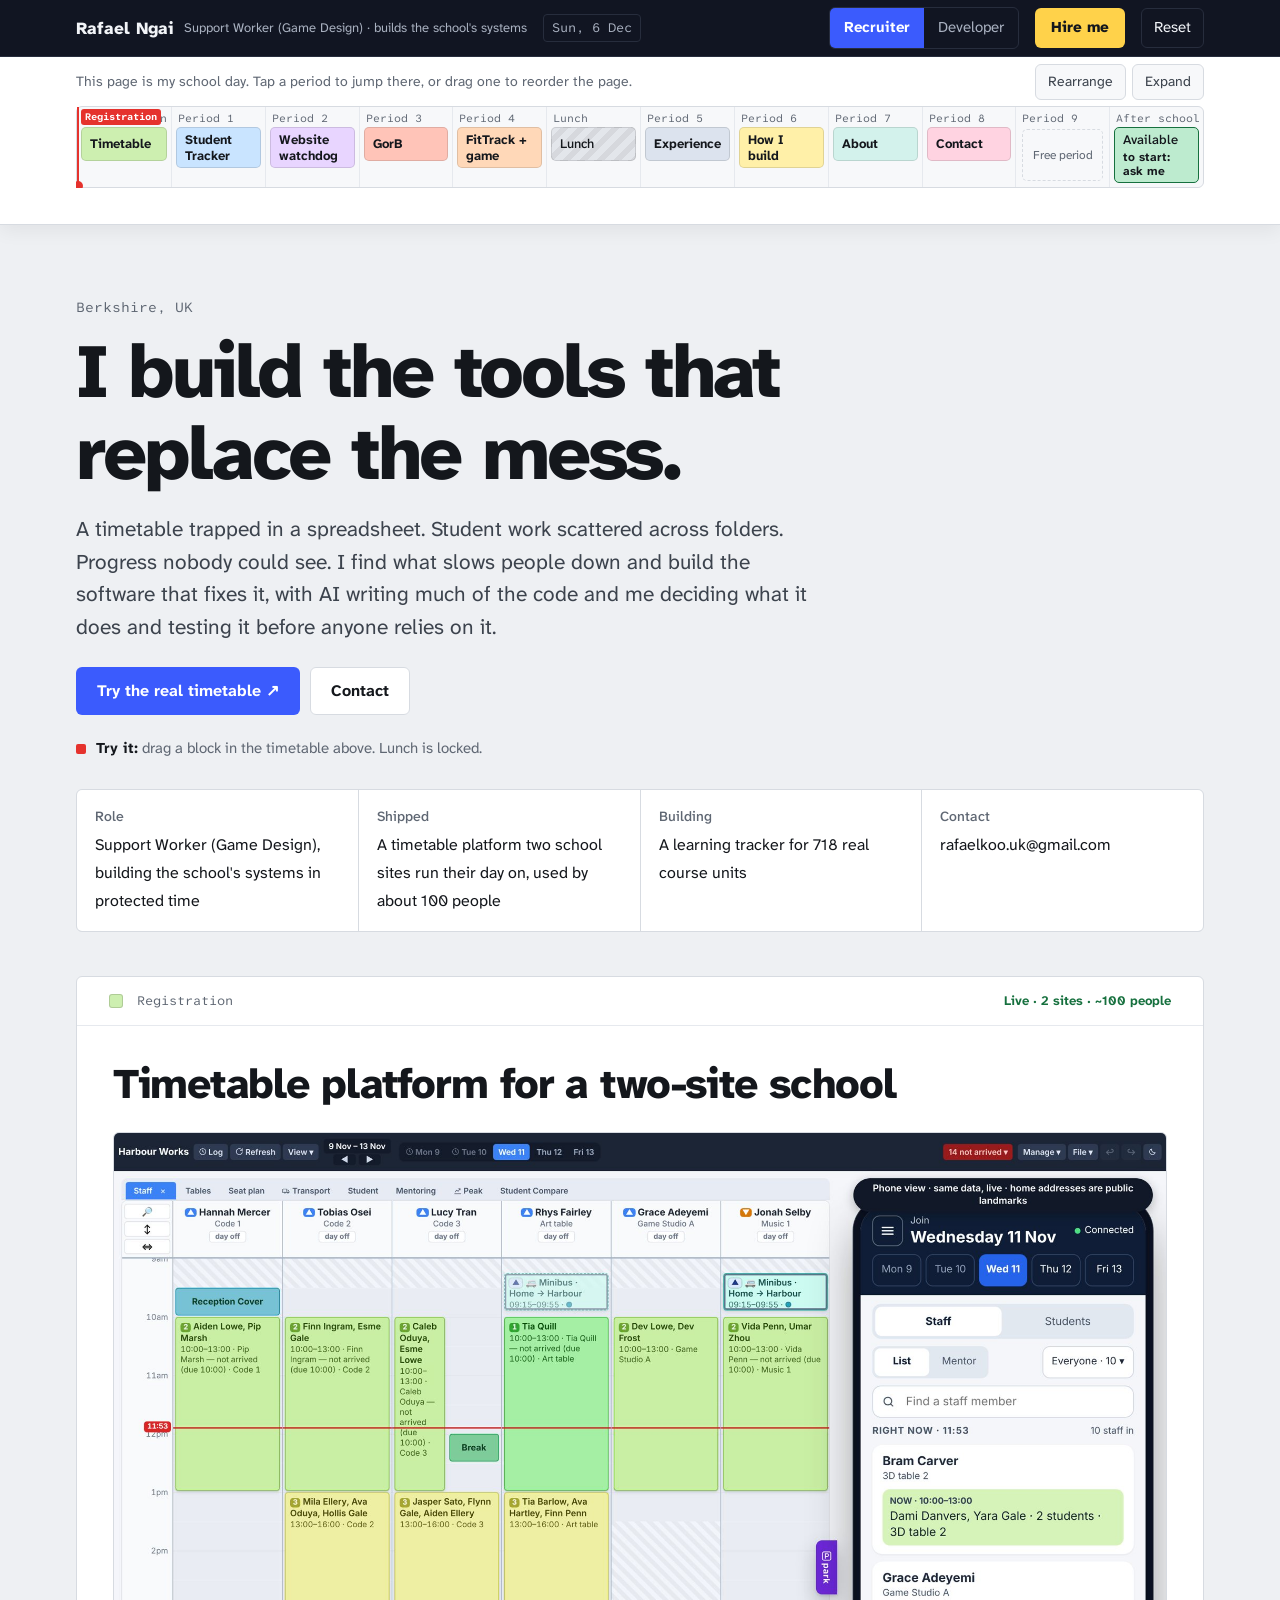
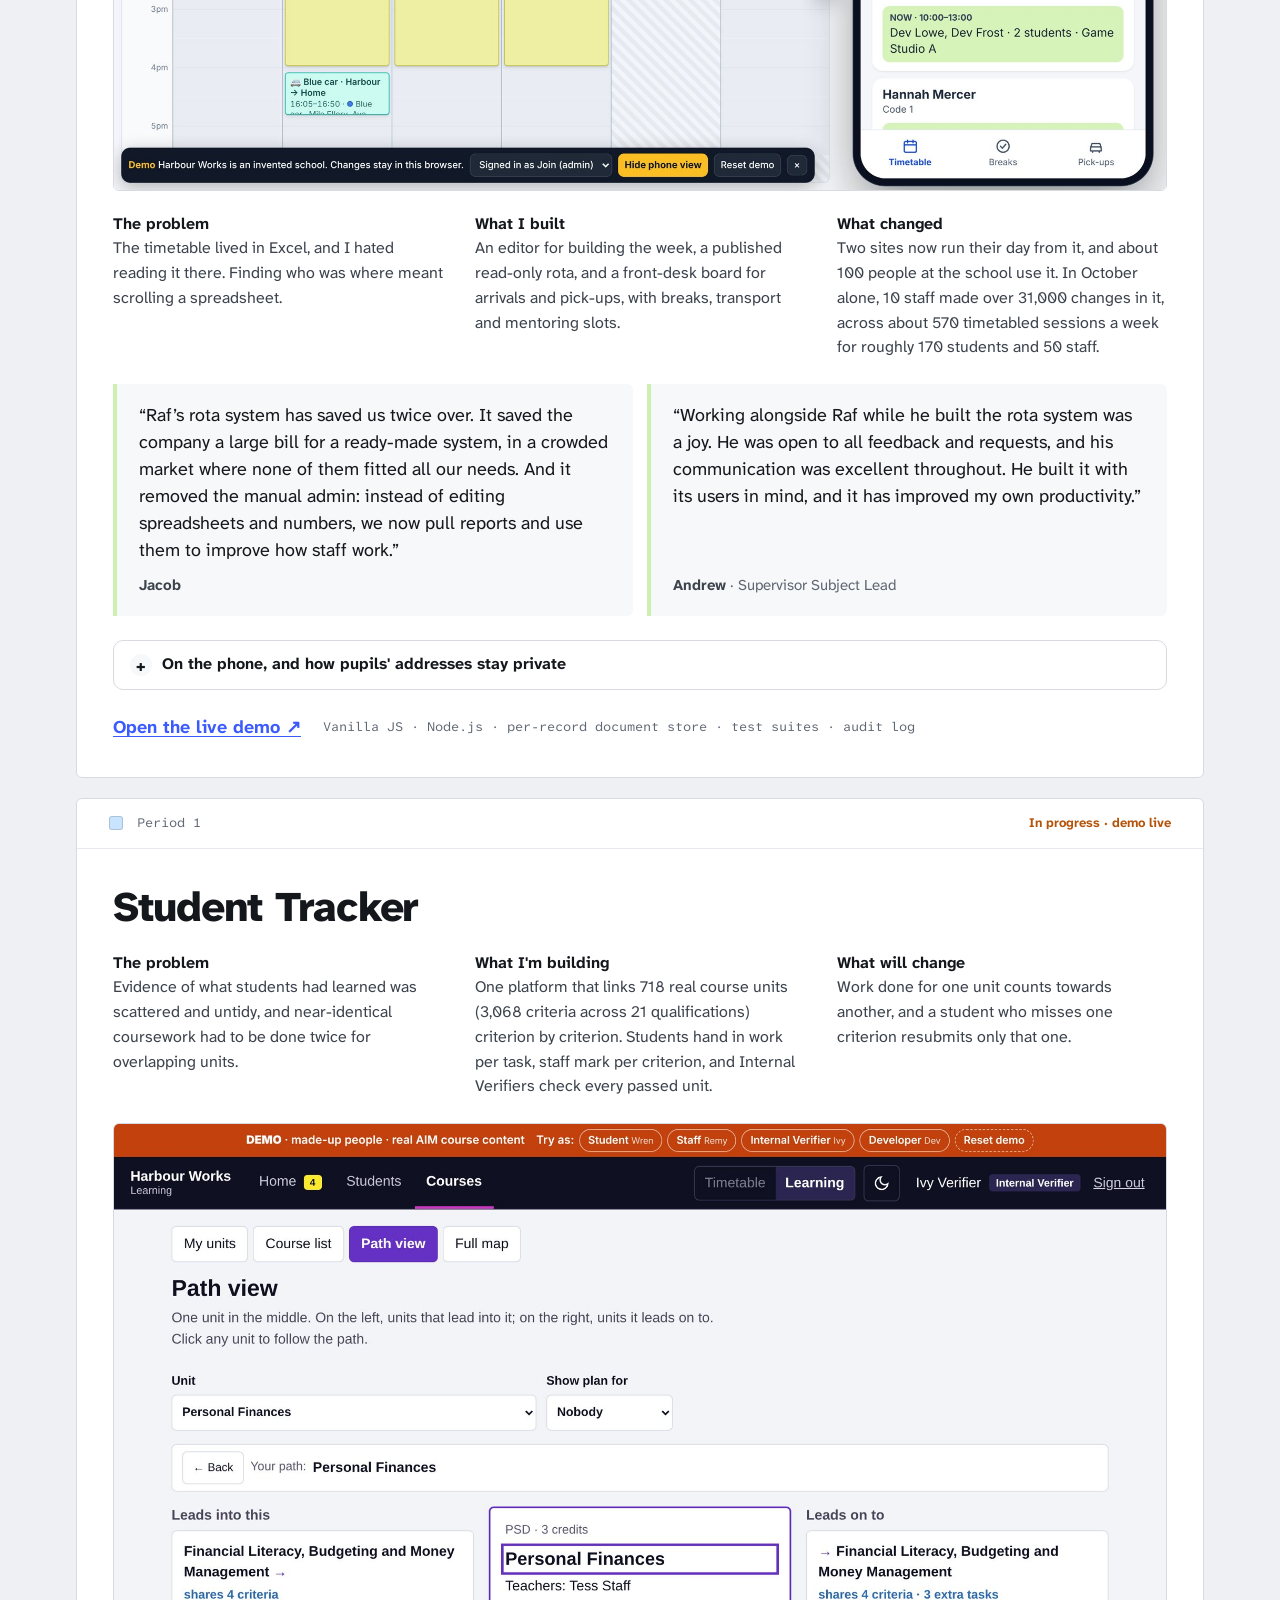
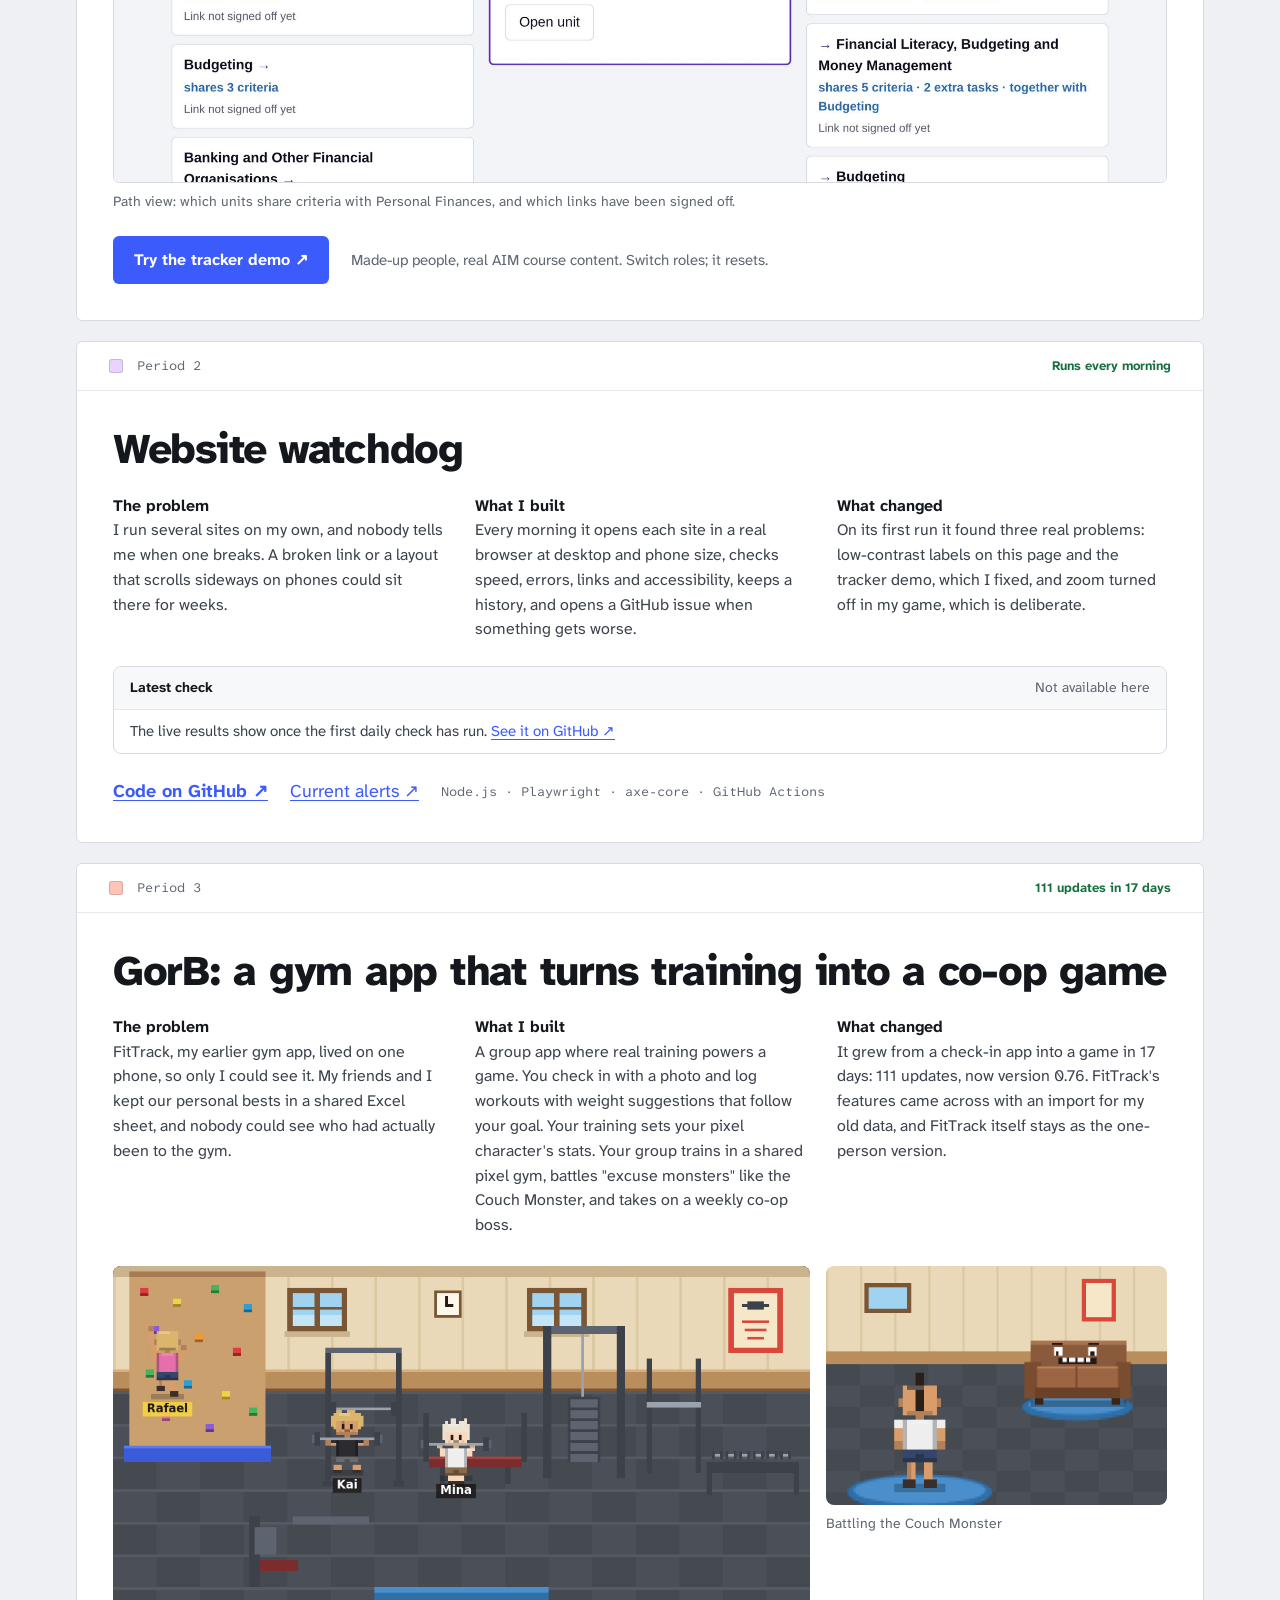
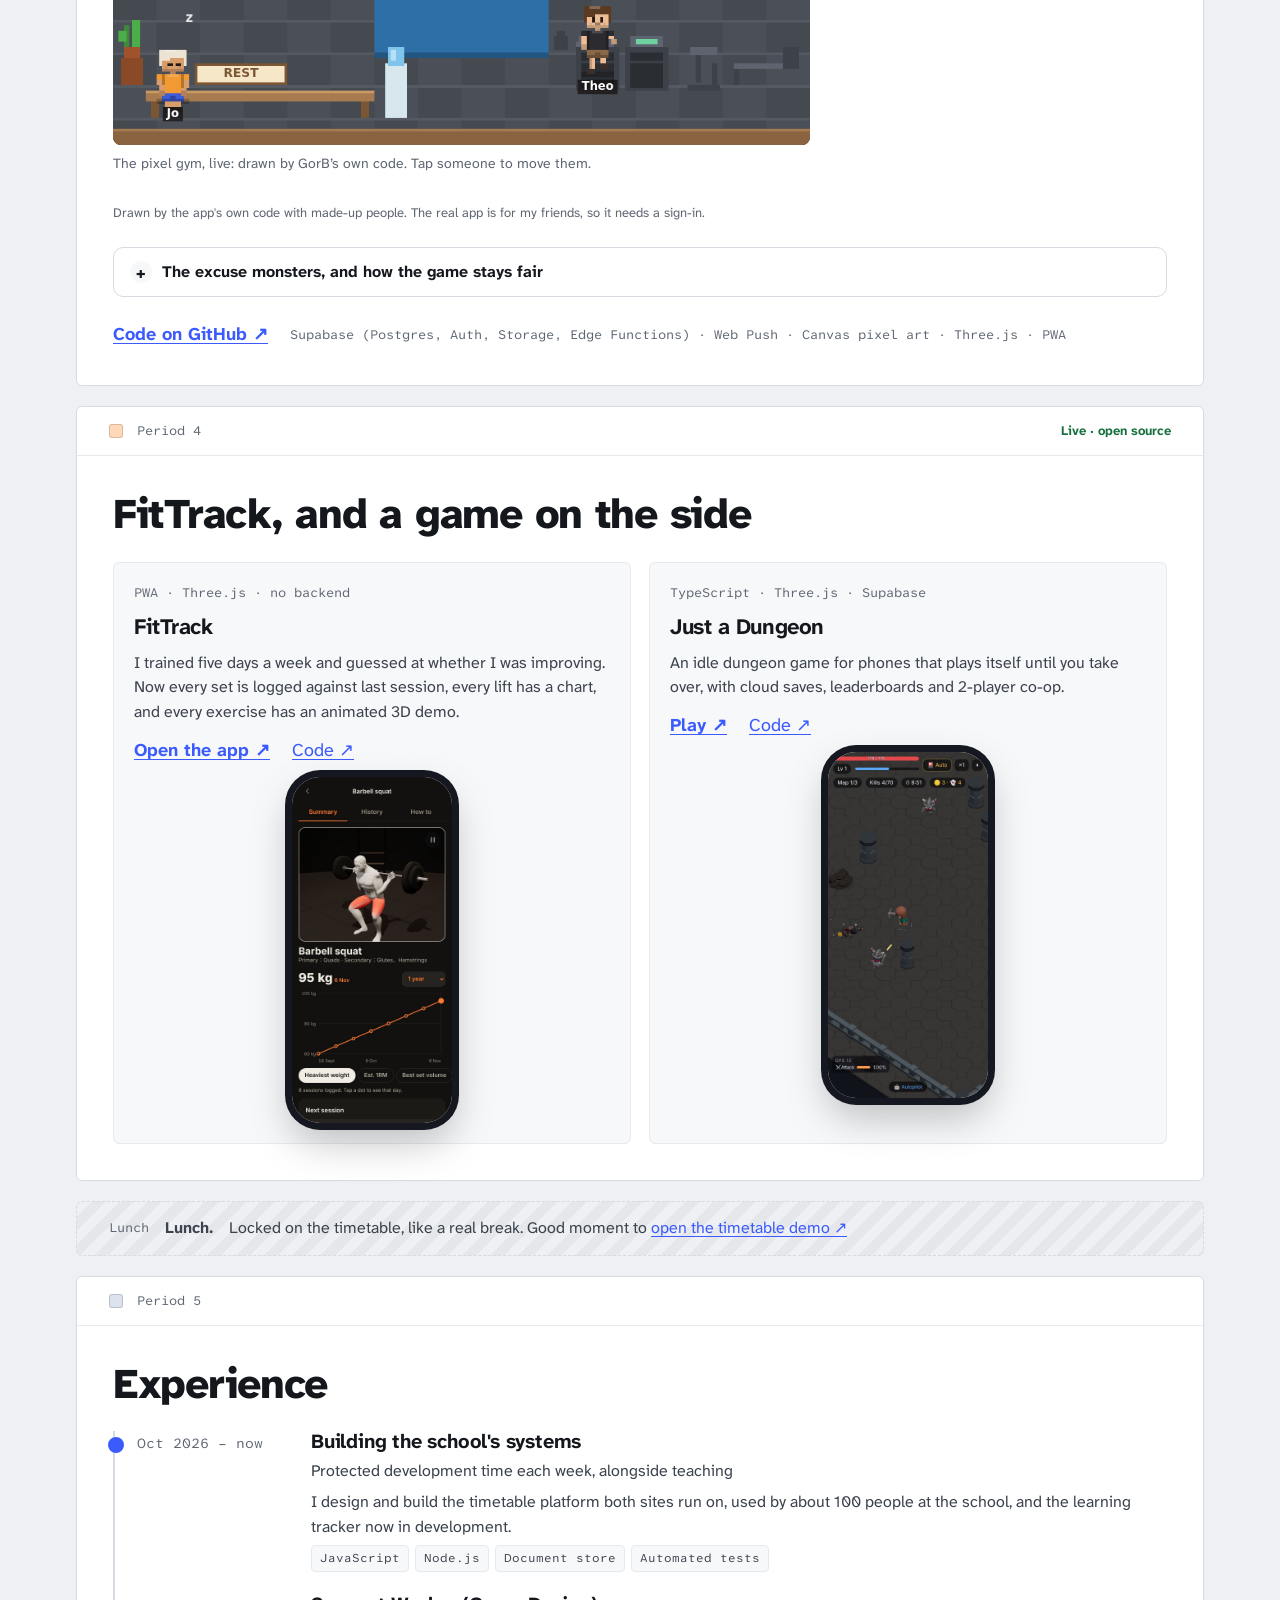
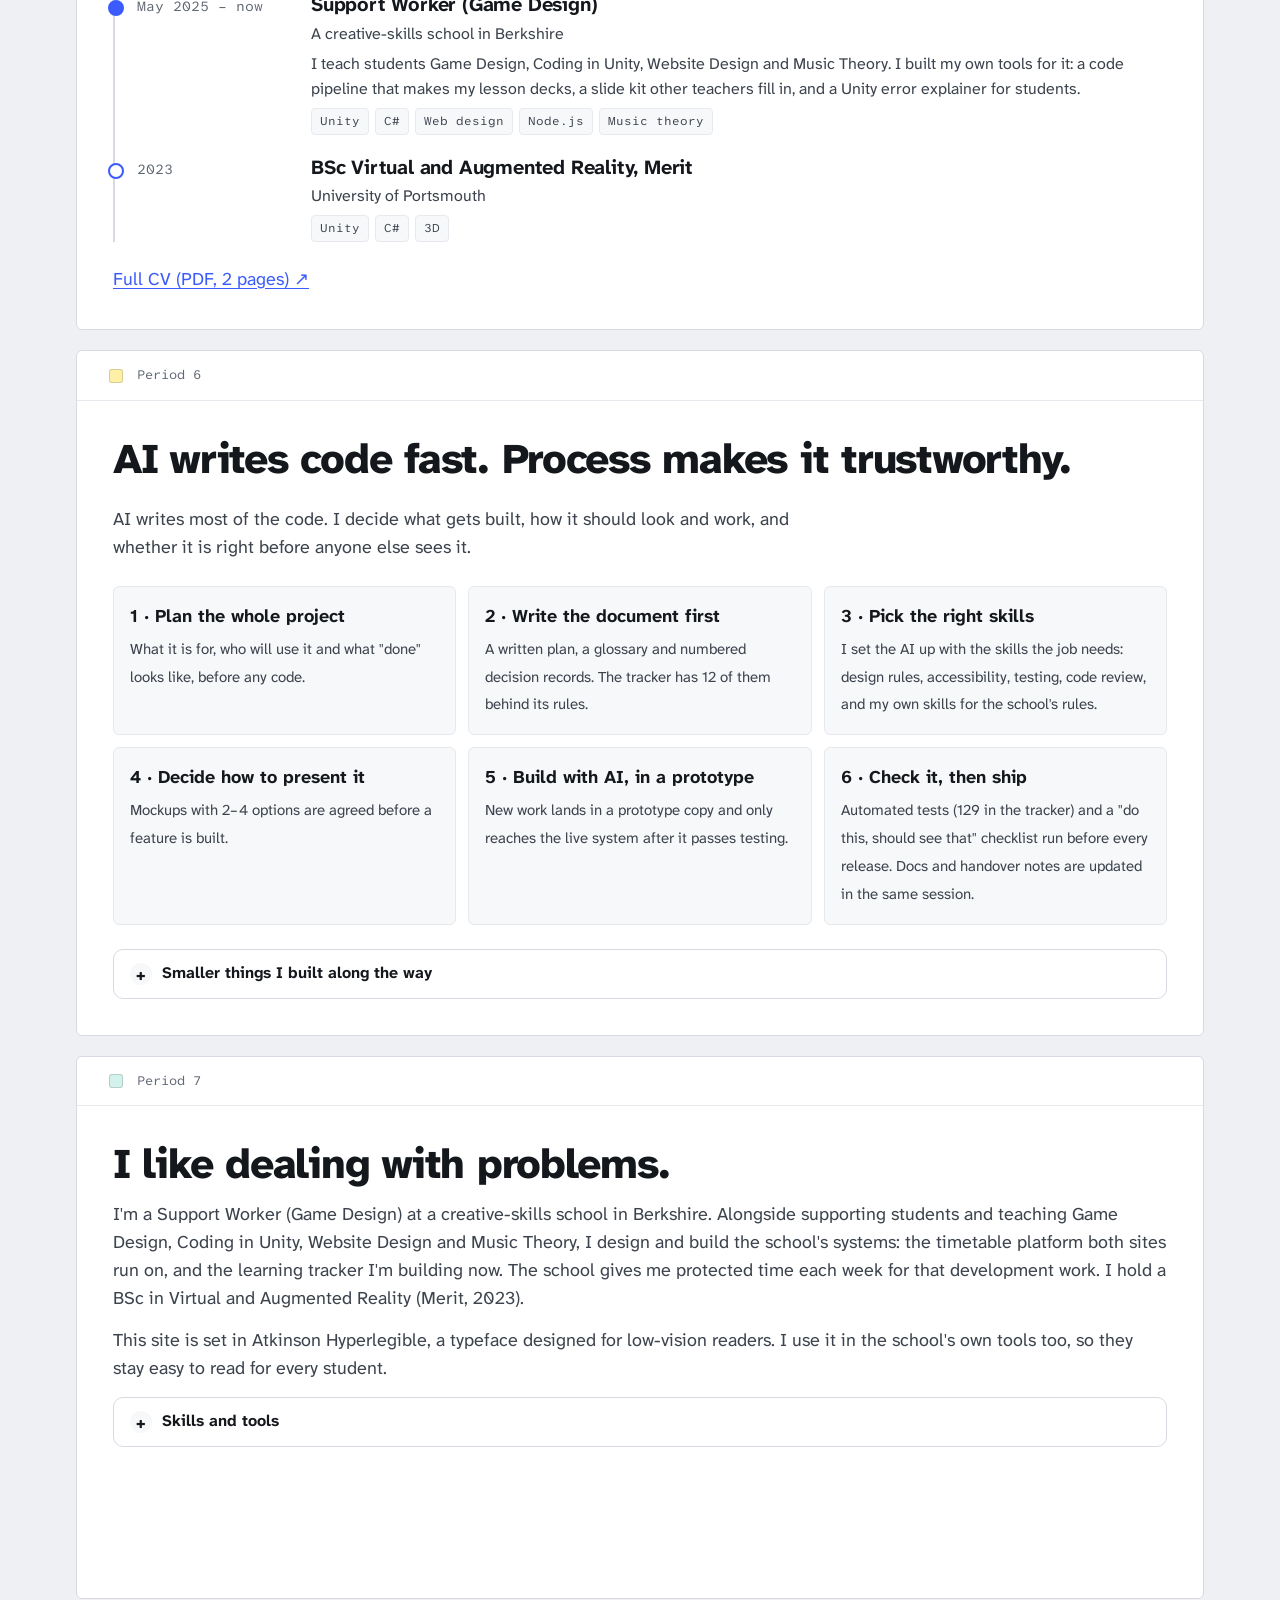
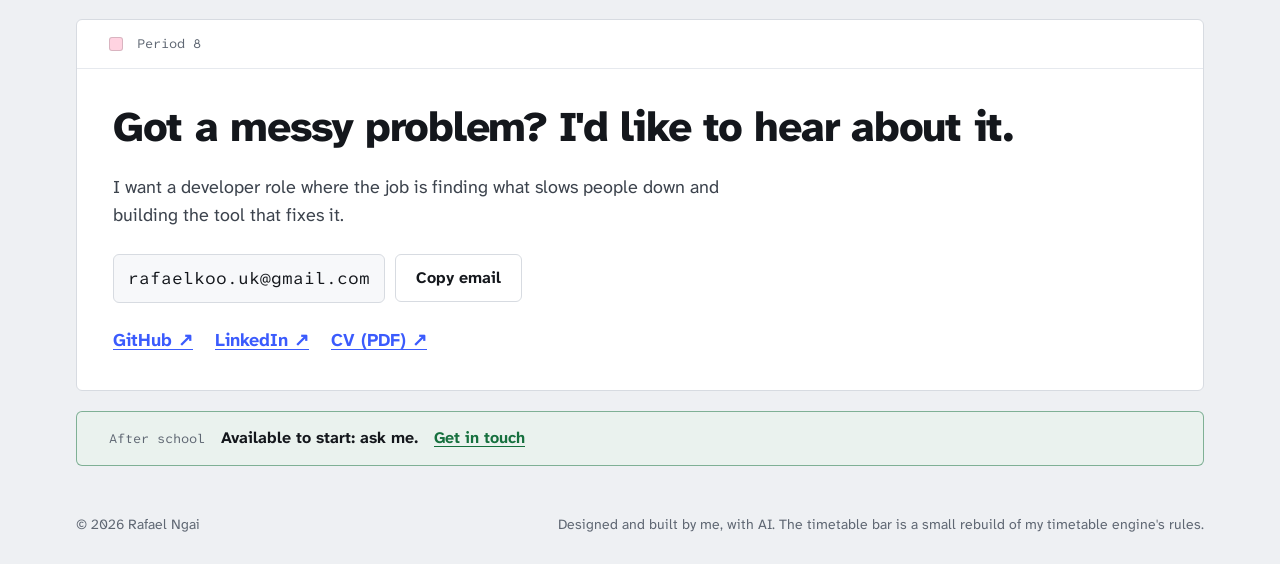
==== index.html @ 736b1c49 "Upgrade in place: fold extra detail behind Read more (opens in Developer view), shorter first-screen" ====
<!doctype html>
<html lang="en-GB">
<head>
<meta charset="utf-8">
<meta name="viewport" content="width=device-width, initial-scale=1, viewport-fit=cover">
<meta name="description" content="Rafael Ngai: Support Worker (Game Design) who builds the school's timetable platform and learning tracker. Portfolio run by a mini timetable engine.">
<meta property="og:title" content="Rafael Ngai">
<meta property="og:description" content="Rafael Ngai: Support Worker (Game Design) who builds the school's timetable platform and learning tracker. Portfolio run by a mini timetable engine.">
<meta property="og:image" content="https://rafaelkoo.github.io/img/timetable.jpg">
<meta name="theme-color" content="#111522">
<link rel="icon" href="/favicon.svg" type="image/svg+xml">
<link rel="icon" href="/favicon-32.png" sizes="32x32" type="image/png">
<link rel="apple-touch-icon" href="/apple-touch-icon.png">
<link rel="manifest" href="/site.webmanifest">
<title>Rafael Ngai</title>
<link rel="preconnect" href="https://fonts.googleapis.com">
<link rel="stylesheet" href="https://fonts.googleapis.com/css2?family=Atkinson+Hyperlegible+Next:wght@400;500;700;800&family=Atkinson+Hyperlegible+Mono:wght@400;500;700&display=swap">
<style>
/* Layout: the portfolio is a day on a timetable. A slim timetable bar under the header runs the page:
   its blocks are the sections, the red line is where you are, and moving a block moves the section. */
:root{
  --canvas:#EEF0F3; --sheet:#FFFFFF; --sheet-2:#F7F8FA; --rule:#D7DBE1; --rule-2:#E6E9EE;
  --ink:#14171C; --ink-2:#3C434D; --ink-3:#5F6773;
  --bar:#111522; --bar-ink:#F2F4F8; --bar-ink-2:#A9B1C0; --bar-rule:#272D3D;
  --now:#E5322D; --act:#3B5BFD; --act-ink:#FFFFFF; --ok:#16703E; --warn:#B45309;
  --b-tt:#CDEFB0; --b-tr:#C9E4FF; --b-ft:#FFD8B8; --b-pt:#E8D5FF; --b-how:#FFF0A8; --b-ab:#D3F2EC; --b-ct:#FFD3E1; --b-lunch:#E3E6EB; --b-av:#BDEBCF; --b-ex:#DCE3EE; --b-hi:#FFD24A; --b-gb:#FFC4B8;
  --b-ink:#14171C;
  --font:'Atkinson Hyperlegible Next','Atkinson Hyperlegible',Verdana,sans-serif;
  --mono:'Atkinson Hyperlegible Mono',ui-monospace,Menlo,monospace;
}
@media (prefers-color-scheme: dark){:root:not([data-theme="light"]){
  --canvas:#0F1218; --sheet:#171B23; --sheet-2:#1C212B; --rule:#2C3340; --rule-2:#252B36;
  --ink:#ECEFF4; --ink-2:#C3C9D3; --ink-3:#97A0AE;
  --bar:#0A0D14; --bar-ink:#F2F4F8; --bar-ink-2:#9AA3B4; --bar-rule:#232938;
  --now:#FF5A52; --act:#6E86FF; --act-ink:#0A0D14; --ok:#47C27C; --warn:#F2A541;
  --b-tt:#3D5A2C; --b-tr:#294765; --b-ft:#6A4329; --b-pt:#4B3870; --b-how:#5E5320; --b-ab:#24544B; --b-ct:#6A3045; --b-lunch:#2B303A; --b-av:#1E5A3B; --b-ex:#36405A; --b-hi:#7A5B00; --b-gb:#6E2F28;
  --b-ink:#F2F4F8; color-scheme:dark}}
:root[data-theme="dark"]{
  --canvas:#0F1218; --sheet:#171B23; --sheet-2:#1C212B; --rule:#2C3340; --rule-2:#252B36;
  --ink:#ECEFF4; --ink-2:#C3C9D3; --ink-3:#97A0AE;
  --bar:#0A0D14; --bar-ink:#F2F4F8; --bar-ink-2:#9AA3B4; --bar-rule:#232938;
  --now:#FF5A52; --act:#6E86FF; --act-ink:#0A0D14; --ok:#47C27C; --warn:#F2A541;
  --b-tt:#3D5A2C; --b-tr:#294765; --b-ft:#6A4329; --b-pt:#4B3870; --b-how:#5E5320; --b-ab:#24544B; --b-ct:#6A3045; --b-lunch:#2B303A; --b-av:#1E5A3B; --b-ex:#36405A; --b-hi:#7A5B00; --b-gb:#6E2F28;
  --b-ink:#F2F4F8; color-scheme:dark}
*{box-sizing:border-box}
html{background:var(--canvas)}
body{background:var(--canvas);color:var(--ink);font-family:var(--font);font-size:18px;line-height:1.55}
a{color:var(--act);text-underline-offset:3px}
button{font:inherit;color:inherit}
:focus-visible{outline:3px solid var(--act);outline-offset:2px;border-radius:4px}
img{max-width:100%;display:block;height:auto}
.wrap{max-width:1160px;margin:0 auto;padding-left:max(16px,env(safe-area-inset-left,0px));padding-right:max(16px,env(safe-area-inset-right,0px))}
h1,h2,h3{text-wrap:balance;margin:0;line-height:1.08;letter-spacing:-.02em}
p{margin:0}
[hidden]{display:none!important}
.sr{position:absolute;width:1px;height:1px;overflow:hidden;clip:rect(0 0 0 0);white-space:nowrap}

/* ---------- app header (like the timetable's top bar) ---------- */
body::before{content:"";position:fixed;inset:0 0 auto;height:env(safe-area-inset-top,0px);z-index:30;background:var(--bar)}
.app{position:sticky;top:env(safe-area-inset-top,0px);z-index:20;background:var(--bar);color:var(--bar-ink);box-shadow:0 1px 0 var(--bar-rule)}
.app .wrap{display:flex;flex-wrap:wrap;align-items:center;gap:8px 16px;min-height:56px;padding-block:6px}
.brand{display:flex;align-items:center;gap:10px;color:var(--bar-ink);text-decoration:none;font-weight:800;font-size:17px;min-height:44px}
.brand small{display:block;font-weight:400;font-size:13px;color:var(--bar-ink-2)}
.chip{font-family:var(--mono);font-size:13px;color:var(--bar-ink-2);padding:3px 8px;border:1px solid var(--bar-rule);border-radius:4px}
.app .grow{flex:1 1 auto}
.seg{position:relative;display:inline-grid;grid-template-columns:1fr 1fr;border:1px solid var(--bar-rule);border-radius:6px;overflow:hidden}
.seg button{background:none;border:0;color:var(--bar-ink-2);min-height:40px;padding:0 14px;font-size:15px;cursor:pointer}
.seg button{position:relative;z-index:1;transition:color .25s}
.seg button[aria-pressed="true"]{color:#FFFFFF;font-weight:700}
.ind{position:absolute;top:0;bottom:0;left:0;width:50%;background:var(--act);transition:transform .38s cubic-bezier(.2,.8,.2,1)}
[data-on="developer"]>.ind{transform:translateX(100%)}
.tbtn{background:none;border:1px solid var(--bar-rule);color:var(--bar-ink);border-radius:6px;min-height:40px;padding:0 12px;font-size:15px;cursor:pointer}
.tbtn:hover,.seg button:hover{color:#FFFFFF}

/* ---------- the timetable bar ---------- */
.tt{position:sticky;top:calc(env(safe-area-inset-top,0px) + var(--apph,56px));z-index:15;background:var(--sheet);border-bottom:1px solid var(--rule);box-shadow:0 6px 18px rgba(10,14,25,.06)}
.tt .wrap{padding-block:8px}
.tt-top{display:flex;flex-wrap:wrap;align-items:center;justify-content:space-between;gap:4px 12px;margin-bottom:6px}
.tt-top p{font-size:14px;color:var(--ink-3)}
.tt-top .acts{display:flex;gap:6px}
.lbtn{background:var(--sheet-2);border:1px solid var(--rule);border-radius:6px;min-height:36px;padding:0 12px;font-size:14px;cursor:pointer;color:var(--ink-2)}
.reset2{display:none}
.lbtn[aria-pressed="true"]{background:var(--act);border-color:var(--act);color:#FFFFFF}
.strip-scroll{overflow-x:auto;scrollbar-width:thin}
.strip{position:relative;display:grid;grid-template-columns:repeat(12,minmax(84px,1fr));min-width:1008px;border:1px solid var(--rule);border-radius:6px;background:var(--sheet-2)}
.slot{position:relative;border-left:1px solid var(--rule-2);padding:20px 4px 4px;min-height:58px}
.slot:first-child{border-left:0}
.slot .tm{position:absolute;top:3px;left:6px;font-family:var(--mono);font-size:11px;color:var(--ink-3);white-space:nowrap}
.slot.target{background:color-mix(in srgb,var(--act) 12%,transparent);outline:2px dashed var(--act);outline-offset:-3px}
[data-todo]{display:none!important}
.slot.empty::after{content:"Free period";position:absolute;inset:22px 6px 6px;border:1px dashed var(--rule);border-radius:5px;display:flex;align-items:center;justify-content:center;font-size:12px;color:var(--ink-3)}
.blk .d3{font-size:12px;font-weight:700;margin-top:2px}
.blk.lock[data-id="avail"]{background-image:none;border:1.5px solid var(--ok);cursor:pointer}
.blk{display:flex;flex-direction:column;justify-content:center;width:100%;min-height:34px;padding:4px 8px;border:1px solid rgba(0,0,0,.12);border-radius:5px;background:var(--c);color:var(--b-ink);font-size:13px;font-weight:700;line-height:1.2;text-align:left;cursor:pointer;touch-action:pan-x;user-select:none;transition:transform .15s,box-shadow .15s}
.blk:hover{box-shadow:0 2px 8px rgba(0,0,0,.15)}
.blk .d{display:none;font-weight:400;font-size:12px;margin-top:3px;opacity:.85}
.blk.here{box-shadow:0 0 0 2px var(--ink)}
.blk.sel{transform:translateY(-3px);box-shadow:0 0 0 3px var(--act),0 6px 14px rgba(0,0,0,.2)}
.blk.lock{cursor:not-allowed;font-weight:500;background-image:repeating-linear-gradient(135deg,transparent 0 6px,rgba(0,0,0,.06) 6px 12px)}
.blk.clash{animation:clash .5s}
.blk.moved{animation:moved .6s}
@keyframes clash{0%,100%{transform:none}20%,60%{transform:translateX(-5px)}40%,80%{transform:translateX(5px)}}
@keyframes moved{0%{box-shadow:0 0 0 4px var(--ok)}100%{box-shadow:0 0 0 0 transparent}}
.slot.clash-slot{background:color-mix(in srgb,var(--now) 16%,transparent)}
.tt.open .slot{min-height:92px}
.tt.open .blk{min-height:66px;justify-content:flex-start}
.tt.open .blk .d{display:block}
.now{position:absolute;top:0;bottom:0;width:2px;background:var(--now);left:0;pointer-events:none;transition:left .12s linear}
.now::before{content:attr(data-t);position:absolute;top:2px;left:4px;font-family:var(--mono);font-size:10px;font-weight:700;color:#FFFFFF;background:var(--now);padding:0 4px;border-radius:3px;white-space:nowrap}
.msg{min-height:22px;margin-top:6px;font-size:14px;color:var(--ink-2)}
.msg.bad{color:var(--now);font-weight:700}
.msg.good{color:var(--ok);font-weight:700}
.ghost{position:fixed;left:0;top:0;z-index:50;pointer-events:none;opacity:.96;box-shadow:0 18px 36px rgba(0,0,0,.28);will-change:transform}
.blk.lifted{opacity:.3;transform:scale(.96)}
.slot.nogo{background:color-mix(in srgb,var(--now) 14%,transparent);outline:2px dashed var(--now);outline-offset:-3px}
.tt.moving .blk:not(.lock):not(.sel){animation:jiggle .28s ease-in-out infinite alternate}
.tt.moving .slot:nth-child(odd) .blk{animation-delay:-.14s}
@keyframes jiggle{from{transform:rotate(-1.2deg)}to{transform:rotate(1.2deg)}}
.now::after{content:"";position:absolute;bottom:-4px;left:-4px;width:10px;height:10px;border-radius:50%;background:var(--now);box-shadow:0 0 0 0 color-mix(in srgb,var(--now) 60%,transparent);animation:pulse 1.8s ease-out infinite}
@keyframes pulse{0%{box-shadow:0 0 0 0 color-mix(in srgb,var(--now) 55%,transparent)}100%{box-shadow:0 0 0 10px transparent}}
.sec-head .t{display:inline-block;transform-origin:50% 50%}
.sec-body > *,.lunch{transition:opacity .7s ease,transform .8s cubic-bezier(.2,.8,.2,1)}
.wait{opacity:.2;transform:translateY(32px)}
.mess{display:inline-block;white-space:nowrap}
.mess i{display:inline-block;font-style:normal;animation:settle .9s cubic-bezier(.3,1.4,.5,1) both;animation-delay:calc(.35s + var(--k) * 55ms)}
@keyframes settle{0%{transform:translate(var(--x),var(--y)) rotate(var(--r));color:var(--ink-3)}100%{transform:none}}
.hero .lede,.hero .ctas,.hero .try,.summary{animation:rise .7s cubic-bezier(.2,.8,.2,1) both}
.hero .lede{animation-delay:.25s}.hero .ctas{animation-delay:.35s}.hero .try{animation-delay:.5s}.summary{animation-delay:.6s}
@keyframes rise{from{opacity:.2;transform:translateY(16px)}to{opacity:1;transform:none}}
body.dragging,body.dragging *{cursor:grabbing!important}

/* ---------- page ---------- */
.hero{padding-block:clamp(40px,6vw,72px) clamp(28px,4vw,44px)}
.hero .k{font-family:var(--mono);font-size:14px;color:var(--ink-3)}
.hero h1{font-size:clamp(40px,6vw,76px);font-weight:800;letter-spacing:-.04em;margin-top:12px;max-width:14em}
.hero .lede{font-size:clamp(18px,1.7vw,21px);color:var(--ink-2);max-width:36em;margin-top:18px}
.hero .ctas{display:flex;flex-wrap:wrap;gap:10px;margin-top:24px}
.btn{display:inline-flex;align-items:center;gap:8px;min-height:48px;padding:0 20px;border-radius:6px;font-weight:700;text-decoration:none;font-size:16px;cursor:pointer;border:1px solid transparent}
.btn-act{background:var(--act);color:#FFFFFF}
.btn-line{border-color:var(--rule);background:var(--sheet);color:var(--ink)}
.try{margin-top:22px;display:flex;align-items:center;gap:10px;font-size:15px;color:var(--ink-3)}
.try b{color:var(--ink)}
.try i{flex:0 0 auto;width:10px;height:10px;border-radius:2px;background:var(--now)}

.summary{display:grid;grid-template-columns:repeat(auto-fit,minmax(min(100%,240px),1fr));gap:1px;background:var(--rule);border:1px solid var(--rule);border-radius:6px;overflow:hidden;margin-top:28px}
.summary div{background:var(--sheet);padding:16px 18px}
.summary b{display:block;font-size:14px;color:var(--ink-3);font-weight:500;margin-bottom:4px}
.summary span{font-size:16px}

#flow{display:flex;flex-direction:column;gap:20px;padding-bottom:20px}
.sec{background:var(--sheet);border:1px solid var(--rule);border-radius:6px;scroll-margin-top:calc(var(--apph,56px) + var(--tth,110px) + 16px)}
.sec-head{display:flex;flex-wrap:wrap;align-items:center;gap:8px 14px;padding:14px clamp(18px,3vw,32px);border-bottom:1px solid var(--rule-2)}
.sw{width:14px;height:14px;border-radius:3px;background:var(--c);border:1px solid rgba(0,0,0,.15)}
.sec-head .t{font-family:var(--mono);font-size:13px;color:var(--ink-3)}
.sec-head .st{margin-left:auto;font-size:13px;font-weight:700;color:var(--ok)}
.sec-head .st.wip{color:var(--warn)}
.sec-body{padding:clamp(20px,3vw,36px);display:flex;flex-direction:column;gap:24px}
.sec h2{font-size:clamp(28px,3.4vw,42px);font-weight:800;letter-spacing:-.03em}
.facts{display:grid;grid-template-columns:repeat(auto-fit,minmax(min(100%,240px),1fr));gap:18px 32px}
.facts h3{font-size:16px;margin-bottom:4px;letter-spacing:0}
.facts p{color:var(--ink-2);font-size:16px}
.shot{border:1px solid var(--rule);border-radius:6px;overflow:hidden;background:var(--sheet-2)}
.cap{font-size:14px;color:var(--ink-3);margin-top:8px}
.row{display:flex;flex-wrap:wrap;gap:24px 40px;align-items:center}
.row > *{min-width:0}
.phone{flex:0 1 240px;margin:0 auto}
.phone img{border-radius:28px;box-shadow:0 0 0 7px #151821,0 18px 40px rgba(0,0,0,.25)}
.links{display:flex;flex-wrap:wrap;align-items:center;gap:10px 22px}
.links a.more{font-weight:700}
.stack{font-family:var(--mono);font-size:13px;color:var(--ink-3)}
.lockbox{display:flex;gap:12px;padding:14px 16px;border:1px solid var(--rule);border-radius:6px;background:var(--sheet-2);font-size:16px;color:var(--ink-2)}
.lockbox svg{flex:0 0 20px;color:var(--ok);margin-top:3px}

/* developer-only material */
.dev{border:1px dashed var(--rule);border-radius:6px;padding:16px 18px;background:var(--sheet-2);display:flex;flex-direction:column;gap:10px}
.dev h3{font-size:15px;letter-spacing:0;display:flex;align-items:center;gap:8px}
.dev h3::before{content:"</>";font-family:var(--mono);font-size:12px;color:var(--act);border:1px solid var(--act);border-radius:3px;padding:0 4px}
.dev p,.dev li{font-size:15px;color:var(--ink-2)}
.dev ul{margin:0;padding-left:20px;display:flex;flex-direction:column;gap:4px}
.code{overflow-x:auto;margin:0;padding:12px 14px;background:var(--bar);color:#DCE3F0;border-radius:5px;font-family:var(--mono);font-size:13px;line-height:1.55}
.code .c{color:#8C97AD}.code .k{color:#9DB4FF}.code .s{color:#B5E8A0}
body[data-view="recruiter"] .dev{display:none}
body[data-view="developer"] .rec{display:none}

.lunch{display:flex;flex-wrap:wrap;align-items:center;gap:8px 16px;padding:14px clamp(18px,3vw,32px);border:1px dashed var(--rule);border-radius:6px;background:repeating-linear-gradient(135deg,transparent 0 10px,color-mix(in srgb,var(--ink) 4%,transparent) 10px 20px);font-size:16px;color:var(--ink-2)}
.lunch .t{font-family:var(--mono);font-size:13px;color:var(--ink-3)}
.lunch.avail a{color:var(--ok);font-weight:700}
.lunch.avail{border:1px solid color-mix(in srgb,var(--ok) 50%,transparent);background:color-mix(in srgb,var(--ok) 9%,var(--sheet));color:var(--ink)}

.duo{display:grid;grid-template-columns:repeat(auto-fit,minmax(min(100%,380px),1fr));gap:18px}
.card{border:1px solid var(--rule-2);border-radius:6px;padding:20px;display:flex;flex-direction:column;gap:12px;background:var(--sheet-2)}
.card h3{font-size:22px}
.card p{font-size:16px;color:var(--ink-2)}
.card .phone{flex:none;width:min(55%,200px)}
.shots{display:grid;grid-template-columns:repeat(4,minmax(0,1fr));gap:18px;margin:4px 0}
.shots figure{margin:0;display:flex;flex-direction:column;gap:10px;align-items:center}
.shots img{border-radius:22px;box-shadow:0 0 0 6px #151821,0 14px 30px rgba(0,0,0,.22)}
.shots figcaption{font-size:14px;color:var(--ink-3);text-align:center}
.shotnote{font-size:13px;color:var(--ink-3)}
.fold{border:1px solid var(--rule);border-radius:10px;background:var(--sheet)}
.fold>summary{list-style:none;cursor:pointer;min-height:48px;display:flex;align-items:center;gap:10px;padding:0 16px;font-weight:700;font-size:16px;color:var(--ink)}
.fold>summary::-webkit-details-marker{display:none}
.fold>summary::before{content:"+";display:inline-grid;place-items:center;width:22px;height:22px;border-radius:50%;background:var(--sheet-2);font-weight:800;transition:transform .25s}
.fold[open]>summary::before{content:"\2013"}
.fold>summary:hover{color:var(--act)}
.fold>summary:focus-visible{outline:3px solid var(--act);outline-offset:2px;border-radius:10px}
.fold>*:not(summary){margin:0 16px 16px}
.duo .card .phone{width:min(45%,160px)}

.art{display:grid;grid-template-columns:repeat(3,minmax(0,1fr));gap:16px;margin:4px 0}
.art figure{margin:0;display:flex;flex-direction:column;gap:8px}
.art figure.wide{grid-column:span 2}.art figure.full{grid-column:1/-1}
.art img{width:100%;height:auto;border-radius:8px;background:#1b1712}
.art figure:not(.wide):not(.full) img{aspect-ratio:auto}
.art figcaption{font-size:14px;color:var(--ink-3)}
@media (max-width:860px){.art{grid-template-columns:1fr}.art figure.wide,.art figure.full{grid-column:auto}}

.quotes{display:grid;grid-template-columns:repeat(auto-fit,minmax(min(100%,340px),1fr));gap:14px}
.quote{margin:0;border-left:4px solid var(--c);background:var(--sheet-2);border-radius:0 6px 6px 0;padding:18px 22px;display:flex;flex-direction:column;justify-content:space-between;gap:10px}
.quote p{font-size:18px;line-height:1.5;color:var(--ink)}
.quote footer{font-size:15px;color:var(--ink-3)}
.quote footer b{color:var(--ink-2)}
.recl{margin:0;padding-left:20px;color:var(--ink-2);font-size:16px;display:flex;flex-direction:column;gap:4px}
@media (max-width:860px){.shots{grid-template-columns:repeat(2,minmax(0,1fr))}}

.steps{margin:0;padding:0;list-style:none;display:grid;grid-template-columns:repeat(auto-fit,minmax(min(100%,300px),1fr));gap:12px}
.steps li{border:1px solid var(--rule-2);border-radius:6px;padding:16px;background:var(--sheet-2)}
.steps b{display:block;margin-bottom:4px}
.steps span{font-size:15px;color:var(--ink-2)}
.small{margin:0;padding:0;list-style:none;border-top:1px solid var(--rule-2)}
.small li{display:flex;flex-wrap:wrap;gap:4px 24px;padding:12px 0;border-bottom:1px solid var(--rule-2);font-size:16px}
.small b{flex:0 0 220px}
.small span{flex:1 1 320px;min-width:0;color:var(--ink-2)}
.about{display:flex;flex-wrap:wrap;gap:24px 40px}
.photo{flex:0 1 220px;width:100%;max-width:220px;aspect-ratio:4/5;border:1px dashed var(--ink-3);border-radius:6px;display:flex;align-items:center;justify-content:center;font-family:var(--mono);font-size:13px;color:var(--ink-2);background:var(--sheet-2)}
.about-copy{flex:1 1 420px;min-width:0;display:flex;flex-direction:column;gap:14px}
.about-copy p{color:var(--ink-2)}
.skills{margin:0;border-top:1px solid var(--rule-2)}
.skills div{display:flex;flex-wrap:wrap;gap:2px 20px;padding:10px 0;border-bottom:1px solid var(--rule-2);font-size:16px}
.skills dt{flex:0 0 140px;font-weight:700}
.skills dd{flex:1 1 260px;margin:0;color:var(--ink-2)}
.mailrow{display:flex;flex-wrap:wrap;gap:10px;align-items:center}
.mail{font-family:var(--mono);font-size:17px;padding:10px 14px;border:1px solid var(--rule);border-radius:6px;background:var(--sheet-2);user-select:all}
.foot{padding-block:28px;font-size:14px;color:var(--ink-3);display:flex;flex-wrap:wrap;justify-content:space-between;gap:8px 20px}
.skip{position:absolute;left:12px;top:-60px;z-index:40;background:var(--act);color:#FFFFFF;padding:10px 16px;border-radius:6px;font-weight:700;text-decoration:none;transition:top .15s}
.skip:focus{top:calc(env(safe-area-inset-top,0px) + 8px)}
.hirebtn{white-space:nowrap;background:var(--b-hi);color:#14171C;border:0;border-radius:6px;min-height:40px;padding:0 16px;font-size:15px;font-weight:800;cursor:pointer;box-shadow:0 0 0 0 rgba(255,210,74,.6);animation:beckon 2.6s ease-out 3s 3}
.hirebtn:hover{filter:brightness(1.05)}
@keyframes beckon{0%{box-shadow:0 0 0 0 rgba(255,210,74,.65)}70%{box-shadow:0 0 0 12px rgba(255,210,74,0)}100%{box-shadow:0 0 0 0 rgba(255,210,74,0)}}
.blk[data-id="hire"]{border:1.5px solid #14171C;color:#14171C}
.tl{margin:0;padding:0;list-style:none;border-left:2px solid var(--rule);display:flex;flex-direction:column;gap:22px}
.tl li{position:relative;display:flex;flex-wrap:wrap;gap:4px 24px;padding-left:22px}
.tl li::before{content:"";position:absolute;left:-7px;top:6px;width:12px;height:12px;border-radius:50%;background:var(--sheet);border:2px solid var(--act)}
.tl li.cur::before{background:var(--act)}
.tl .when{flex:0 0 150px;font-family:var(--mono);font-size:14px;color:var(--ink-3);padding-top:2px}
.tl .what{flex:1 1 380px;min-width:0;display:flex;flex-direction:column;gap:6px}
.tl h3{font-size:20px;letter-spacing:-.01em}
.tl .org{font-size:15px;color:var(--ink-3)}
.tl .what p{font-size:16px;color:var(--ink-2)}
.tags{display:flex;flex-wrap:wrap;gap:6px}
.tags span{font-family:var(--mono);font-size:12px;padding:3px 8px;border-radius:4px;background:var(--sheet-2);border:1px solid var(--rule-2);color:var(--ink-2)}
.hiremsg{width:100%;min-height:160px;resize:vertical;font:inherit;font-size:16px;line-height:1.5;padding:12px 14px;border:1px solid var(--rule);border-radius:6px;background:var(--sheet-2);color:var(--ink)}
.bit{position:fixed;z-index:60;width:9px;height:9px;border-radius:2px;pointer-events:none}
.wdlive{border:1px solid var(--rule);border-radius:8px;overflow:hidden;background:var(--sheet)}
.wdtop{display:flex;flex-wrap:wrap;justify-content:space-between;gap:4px 16px;padding:10px 16px;background:var(--sheet-2);border-bottom:1px solid var(--rule-2);font-size:14px;color:var(--ink-3)}
.wdtop b{color:var(--ink)}
.wdlist{margin:0;padding:0;list-style:none}
.wdlist li{display:grid;grid-template-columns:14px minmax(0,1fr) 84px 64px 70px;align-items:center;gap:6px 14px;padding:10px 16px;border-top:1px solid var(--rule-2);font-size:15px}
.wdlist li:first-child{border-top:0}
.wdlist .dot2{width:10px;height:10px;border-radius:50%}
.wdlist .ok .dot2{background:var(--ok)}.wdlist .warn .dot2{background:var(--warn)}.wdlist .down .dot2{background:var(--now)}
.wdlist .nm3{font-weight:700;min-width:0;overflow:hidden;text-overflow:ellipsis;white-space:nowrap}
.wdlist .nm3 small{display:block;font-weight:400;font-size:13px;color:var(--ink-3);white-space:normal}
.wdlist .sc{font-family:var(--mono);font-size:14px;text-align:right}
.wdlist .ld{font-family:var(--mono);font-size:13px;color:var(--ink-3);text-align:right}
.wdlist svg.spk{width:84px;height:24px;display:block}
.wdlist svg.spk polyline{fill:none;stroke:var(--act);stroke-width:1.6;stroke-linejoin:round;stroke-linecap:round}
.wdempty{padding:14px 16px;font-size:15px;color:var(--ink-2)}
.btn.copied{background:var(--ok);border-color:var(--ok);color:#FFFFFF;justify-content:center}
.btn .tick{width:18px;height:18px;flex:none}
.btn .tick path{fill:none;stroke:currentColor;stroke-width:3;stroke-linecap:round;stroke-linejoin:round;stroke-dasharray:24;stroke-dashoffset:24;animation:draw .35s .05s cubic-bezier(.2,.8,.2,1) forwards}
@keyframes draw{to{stroke-dashoffset:0}}
.hirebtn.booked{background:var(--ok);color:#FFFFFF;animation:none;display:inline-flex;align-items:center;gap:4px;padding:0 12px}
.hirebtn .tick{width:14px;height:14px}
.hirebtn .tick path{fill:none;stroke:currentColor;stroke-width:3;stroke-linecap:round;stroke-linejoin:round}
.wdlist .ring{width:38px;height:38px;justify-self:end;position:relative}
.wdlist .ring svg{width:38px;height:38px;transform:rotate(-90deg);display:block}
.wdlist .ring circle{fill:none;stroke-width:4}
.wdlist .ring .bg{stroke:var(--rule-2)}
.wdlist .ring .fg{stroke:var(--ok);stroke-linecap:round;transition:stroke-dashoffset 1s cubic-bezier(.2,.8,.2,1)}
.wdlist .warn .ring .fg{stroke:var(--warn)}.wdlist .down .ring .fg{stroke:var(--now)}
.wdlist .ring b{position:absolute;inset:0;display:grid;place-items:center;font-family:var(--mono);font-size:12px;font-weight:700}
.wdlist .skel{display:block;height:12px;border-radius:4px;background:linear-gradient(90deg,var(--rule-2) 25%,var(--sheet-2) 50%,var(--rule-2) 75%);background-size:300% 100%;animation:shimmer 1.4s linear infinite}
.wdlist .skel.c{width:38px;height:38px;border-radius:50%;justify-self:end}
@keyframes shimmer{from{background-position:100% 0}to{background-position:-200% 0}}
@media (prefers-reduced-motion: reduce){.wdlist .skel{animation:none}.btn .tick path{animation:none;stroke-dashoffset:0}.ind,.wdlist .ring .fg{transition:none}.toast.show::after{animation:none}}
.toast::after{content:"";position:absolute;left:14px;right:14px;bottom:4px;height:2px;border-radius:2px;background:currentColor;opacity:.35;transform-origin:left;transform:scaleX(0)}
.toast.show::after{animation:tbar 2.8s linear forwards}
@keyframes tbar{from{transform:scaleX(1)}to{transform:scaleX(0)}}

@media (max-width:560px){.wdlist li{grid-template-columns:12px minmax(0,1fr) 44px;}.wdlist svg.spk,.wdlist .ld{display:none}}
.tbtn[aria-pressed="true"]{background:var(--act);border-color:var(--act);color:#FFFFFF}
.phonewrap{position:fixed;z-index:12;right:max(24px,env(safe-area-inset-right,0px));top:calc(env(safe-area-inset-top,0px) + var(--apph,56px) + var(--tth,110px) + 16px);bottom:16px;width:392px;display:flex;flex-direction:column;align-items:center;gap:8px}
.phonebody{flex:1 1 auto;width:392px;max-height:820px;border-radius:44px;background:#0B0D12;padding:12px;box-shadow:0 0 0 1px #2A3040,0 24px 60px rgba(10,14,25,.35)}
.phonebody iframe{width:100%;height:100%;border:0;border-radius:33px;background:var(--canvas);display:block}
.phonecap{font-size:13px;color:var(--ink-3);text-align:center}
body.phone-on main .wrap,body.phone-on .tt .wrap{max-width:none;margin-right:440px;margin-left:max(16px,calc((100vw - 440px - 1160px) / 2))}
body.phone-on .tt .wrap{margin-right:24px}
body.embed .phonewrap,body.embed #phoneBtn{display:none!important}
.mnav,.toast,.tip-phone,.daybtn{display:none}
.daybtn{flex:0 0 58px;flex-direction:column;align-items:center;justify-content:center;gap:2px;border:1px solid var(--rule);border-radius:8px;background:var(--bar);color:var(--bar-ink);font-size:11px;font-weight:700;cursor:pointer}
.sheet[hidden],.scrim[hidden]{display:none}
@media (max-width:700px){
  .tt{position:fixed;top:auto;bottom:0;left:0;right:0;z-index:25;border-bottom:0;border-top:1px solid var(--rule);box-shadow:0 -8px 24px rgba(10,14,25,.12);padding-bottom:env(safe-area-inset-bottom,0px)}
  .tt .wrap{padding-block:6px 8px}
  .tt-top,.tt .msg{display:none}
  .strip-row{display:flex;align-items:stretch;gap:8px}
  .strip-row .strip-scroll{flex:1 1 auto;min-width:0;scrollbar-width:none;-webkit-mask-image:linear-gradient(90deg,transparent 0,#000 10px,#000 calc(100% - 14px),transparent 100%);mask-image:linear-gradient(90deg,transparent 0,#000 10px,#000 calc(100% - 14px),transparent 100%)}
  .strip-row .strip-scroll::-webkit-scrollbar{display:none}
  .tt .strip{grid-template-columns:repeat(12,minmax(72px,1fr));min-width:864px}
  .tt .slot{min-height:48px;padding:15px 3px 3px}
  .tt .slot .tm{font-size:9.5px;top:2px;left:5px}
  .tt .blk{min-height:28px;padding:3px 7px;font-size:12px}
  .tt .blk .d,.tt .blk .d3{display:none}
  .tt .slot.empty::after{inset:17px 4px 4px;font-size:11px}
  .daybtn{display:flex}
  .app .seg,#reset,#phoneBtn{display:none!important}
  .tip-desk{display:none}.tip-phone{display:inline}
  main{padding-bottom:calc(86px + env(safe-area-inset-bottom,0px))}
  .hero{padding-block:28px 20px}
  .hero h1{font-size:clamp(36px,10.5vw,48px)}
  .hero .lede{font-size:17px}
  .hero .ctas .btn{flex:1 1 auto;justify-content:center}
  .summary{grid-template-columns:1fr 1fr}
  .summary div{padding:12px 14px}
  .summary span{font-size:15px}
  #flow{gap:14px}
  .sec{border-radius:14px}
  .sec-head{padding:12px 16px}
  .sec-body{padding:18px 16px 22px;gap:18px}
  .sec h2{font-size:28px}
  .shot{margin-inline:-16px;border-radius:0;border-inline:0}
  .facts{gap:14px}
  .phone{flex-basis:200px;max-width:220px}
  .duo{gap:14px}
  .card{padding:16px}
  .tl .when{flex-basis:100%}
  .lunch{border-radius:14px;padding:12px 16px;font-size:15px}
  .mnav{display:none!important;position:fixed;left:0;right:0;bottom:0;z-index:25;padding:8px max(12px,env(safe-area-inset-right,0px)) calc(10px + env(safe-area-inset-bottom,0px)) max(12px,env(safe-area-inset-left,0px));pointer-events:none}
  .pill{pointer-events:auto;width:100%;display:flex;align-items:center;gap:10px;min-height:54px;padding:0 18px;border-radius:999px;background:var(--bar);color:var(--bar-ink);border:1px solid var(--bar-rule);box-shadow:0 12px 32px rgba(10,14,25,.35);cursor:pointer;text-align:left}
  .pill .dot{flex:0 0 10px;width:10px;height:10px;border-radius:50%;background:var(--now);animation:pulse 1.8s ease-out infinite}
  .pill .pt{font-family:var(--mono);font-size:12px;color:var(--bar-ink-2);white-space:nowrap}
  .pill .pn{flex:1 1 auto;min-width:0;font-weight:700;font-size:15px;white-space:nowrap;overflow:hidden;text-overflow:ellipsis}
  .pill .pc{display:inline-flex;align-items:center;gap:4px;font-size:13px;color:var(--bar-ink-2)}
  .toast{display:block;position:fixed;left:50%;bottom:calc(84px + env(safe-area-inset-bottom,0px));z-index:26;max-width:calc(100% - 32px);transform:translate(-50%,10px);opacity:0;pointer-events:none;background:var(--ink);color:var(--canvas);padding:10px 14px;border-radius:10px;font-size:14px;line-height:1.35;transition:opacity .25s,transform .25s}
  .toast.show{opacity:1;transform:translate(-50%,0)}
  .toast.bad{background:var(--now);color:#FFFFFF}
}
.scrim{position:fixed;inset:0;z-index:39;background:rgba(8,10,16,.5)}
.sheet{position:fixed;left:0;right:0;bottom:0;z-index:40;max-height:88vh;max-height:88svh;overflow:auto;overscroll-behavior:contain;background:var(--sheet);color:var(--ink);border-radius:20px 20px 0 0;padding:6px max(16px,env(safe-area-inset-right,0px)) calc(16px + env(safe-area-inset-bottom,0px)) max(16px,env(safe-area-inset-left,0px));box-shadow:0 -12px 40px rgba(10,14,25,.3)}
.grab{width:42px;height:5px;border-radius:3px;background:var(--rule);margin:4px auto 10px}
.sheet-head{display:flex;align-items:center;justify-content:space-between;gap:12px}
.sheet-head h2{font-size:22px}
.x{display:inline-flex;align-items:center;justify-content:center;width:44px;height:44px;border-radius:50%;border:1px solid var(--rule);background:var(--sheet-2);color:var(--ink);cursor:pointer}
.sheet-hint{font-size:14px;color:var(--ink-3);margin:6px 0 12px}
.seg2{position:relative;display:flex;border:1px solid var(--rule);border-radius:8px;overflow:hidden;margin-bottom:12px;background:var(--sheet-2)}
.seg2 button{position:relative;z-index:1;flex:1;min-height:44px;border:0;background:none;color:var(--ink-2);font-size:15px;cursor:pointer;transition:color .25s}
.seg2 button[aria-pressed="true"]{color:#FFFFFF;font-weight:700}
.day{margin:0;padding:0;list-style:none;border:1px solid var(--rule);border-radius:12px;overflow:hidden}
.day li+li{border-top:1px solid var(--rule-2)}
.drow2{display:grid;grid-template-columns:92px 12px minmax(0,1fr) auto;align-items:center;gap:10px;width:100%;min-height:54px;padding:8px 14px;border:0;background:var(--sheet);color:var(--ink);text-align:left;cursor:pointer}
.drow2 .tm2{font-family:var(--mono);font-size:12px;color:var(--ink-3)}
.drow2 .sw2{width:12px;height:30px;border-radius:3px;background:var(--c);border:1px solid rgba(0,0,0,.12)}
.drow2 .nm2{font-weight:700;font-size:16px;line-height:1.2}
.drow2 .nm2 small{display:block;font-weight:400;font-size:13px;color:var(--ink-3)}
.drow2 .bd{font-size:12px;font-weight:700;padding:2px 8px;border-radius:999px;background:var(--now);color:#FFFFFF}
.drow2 .bd.lk{background:var(--sheet-2);color:var(--ink-3);border:1px solid var(--rule)}
.drow2.here{background:color-mix(in srgb,var(--now) 7%,var(--sheet))}
.drow2.free .nm2{font-weight:400;color:var(--ink-3)}
.drow2.free .sw2{background:none;border:1px dashed var(--rule)}
.drow2.locked .sw2{background-image:repeating-linear-gradient(135deg,transparent 0 3px,rgba(0,0,0,.12) 3px 6px)}
.drow2.sel{background:color-mix(in srgb,var(--act) 12%,var(--sheet));box-shadow:inset 3px 0 0 var(--act)}
.sheet.moving .drow2:not(.locked) .sw2{animation:jiggle .28s ease-in-out infinite alternate}
.sheet-msg{min-height:20px;margin:10px 2px;font-size:14px;color:var(--ink-2)}
.sheet-msg.bad{color:var(--now);font-weight:700}.sheet-msg.good{color:var(--ok);font-weight:700}
.sheet-acts{display:flex;gap:8px}
.sheet-acts .lbtn{flex:1;min-height:44px;font-size:15px}
@media (max-width:640px){
  .brand small,.chip,.app .grow{display:none}
  .app .wrap{min-height:48px;padding-block:4px;gap:6px 10px;flex-wrap:nowrap}
  .brand{font-size:16px;flex:1 1 auto}
  .seg button{padding:0 10px;font-size:14px;min-height:38px}
  .tbtn{min-height:38px;padding:0 10px;font-size:14px}
  .hirebtn{min-height:38px;padding:0 12px;font-size:14px}
}
@media (max-width:480px){
  #reset{display:none}
  .reset2{display:inline-block}
  .brand{font-size:15px;white-space:nowrap}
  .seg button{padding:0 8px;font-size:13px}
  .hirebtn{padding:0 10px}
  .tt .wrap{padding-block:6px}
  .tt-top{margin-bottom:4px;justify-content:flex-end}
  .tt-top p{display:none}
  .tt.open .tt-top p{display:block}
  .lbtn{min-height:34px}
  .slot{min-height:50px;padding-top:18px}
  .strip{grid-template-columns:repeat(12,minmax(78px,1fr));min-width:936px}
  .msg{font-size:13px;margin-top:4px}
}
@media (prefers-reduced-motion: reduce){*{animation:none!important;transition:none!important}}
</style>
<style>body{margin:0}:root{padding-top:env(safe-area-inset-top,0px);padding-bottom:env(safe-area-inset-bottom,0px)}[hidden]{display:none!important}</style>
</head>
<body>

<a class="skip" href="#main">Skip to content</a>
<header class="app" id="app">
  <div class="wrap">
    <a class="brand" href="#top">Rafael Ngai<small>Support Worker (Game Design) · builds the school's systems</small></a>
    <span class="chip" id="today">Today</span>
    <span class="grow"></span>
    <div class="seg" role="group" aria-label="Who is reading"><span class="ind" aria-hidden="true"></span>
      <button type="button" data-view="recruiter" aria-pressed="true">Recruiter</button>
      <button type="button" data-view="developer" aria-pressed="false">Developer</button>
    </div>
    <button type="button" class="tbtn" id="phoneBtn" aria-pressed="false" hidden>Phone view</button>
    <button type="button" class="hirebtn" id="hireBtn">Hire me</button>
    <button type="button" class="tbtn" id="reset">Reset</button>
  </div>
</header>

<!-- THE TIMETABLE THAT RUNS THE PAGE -->
<section class="tt" id="tt" aria-label="Page timetable">
  <div class="wrap">
    <div class="tt-top">
      <p id="ttHint">This page is my school day. Tap a period to jump there, or drag one to reorder the page.</p>
      <div class="acts">
        <button type="button" class="lbtn" id="moveMode" aria-pressed="false">Rearrange</button>
        <button type="button" class="lbtn" id="openTT" aria-expanded="false">Expand</button>
        <button type="button" class="lbtn reset2" id="reset2">Reset</button>
      </div>
    </div>
    <div class="strip-row">
      <div class="strip-scroll">
        <div class="strip" id="strip" role="list"></div>
      </div>
      <button type="button" class="daybtn" id="dayBtn" aria-haspopup="dialog" aria-controls="sheet" aria-label="My day: rearrange, switch view or reset">
        <svg aria-hidden="true" width="20" height="20" viewBox="0 0 24 24" fill="none" stroke="currentColor" stroke-width="2.2" stroke-linecap="round"><path d="M4 7h16M4 12h16M4 17h10"></path></svg><span>My day</span></button>
    </div>
    <p class="msg" id="msg" role="status" aria-live="polite"></p>
  </div>
</section>

<div class="mnav" id="mnav"><button type="button" class="pill" id="pill" aria-haspopup="dialog" aria-controls="sheet"><i class="dot" aria-hidden="true"></i><span class="pt" id="pillTime">Registration</span><span class="pn" id="pillName">Timetable</span><span class="pc">My day <svg aria-hidden="true" width="14" height="14" viewBox="0 0 24 24" fill="none" stroke="currentColor" stroke-width="2.4" stroke-linecap="round" stroke-linejoin="round"><path d="M18 15l-6-6-6 6"></path></svg></span></button></div>
<div class="toast" id="toast" aria-hidden="true"></div>
<p class="sr" id="live2" role="status" aria-live="polite"></p>
<div class="scrim" id="scrim" hidden></div>
<section class="sheet" id="sheet" role="dialog" aria-modal="true" aria-labelledby="sheetTitle" hidden>
  <div class="grab" aria-hidden="true"></div>
  <div class="sheet-head"><h2 id="sheetTitle">My school day</h2><button type="button" class="x" id="sheetClose" aria-label="Close">
    <svg aria-hidden="true" width="18" height="18" viewBox="0 0 24 24" fill="none" stroke="currentColor" stroke-width="2.4" stroke-linecap="round"><path d="M6 6l12 12M18 6L6 18"></path></svg></button></div>
  <p class="sheet-hint" id="sheetHint">This page runs on my timetable. Tap a period to go there.</p>
  <div class="seg2" role="group" aria-label="Who is reading"><span class="ind" aria-hidden="true"></span><button type="button" data-view="recruiter" aria-pressed="true">Recruiter</button><button type="button" data-view="developer" aria-pressed="false">Developer</button></div>
  <ol class="day" id="day"></ol>
  <p class="sheet-msg" id="sheetMsg" role="status" aria-live="polite"></p>
  <div class="sheet-acts"><button type="button" class="lbtn" id="mMove" aria-pressed="false">Rearrange</button><button type="button" class="lbtn" id="mReset">Reset</button></div>
</section>
<aside class="phonewrap" id="phoneWrap" hidden aria-label="Phone view of this page"><div class="phonebody"><iframe id="phoneFrame" title="This portfolio at phone size" loading="lazy"></iframe></div><p class="phonecap">Phone view · same page, live. Move a block on either side.</p></aside>
<main id="top"><span id="main" tabindex="-1"></span>
  <div class="wrap">
    <section class="hero">
      <p class="k">Berkshire, UK</p>
      <h1>I build the tools that replace <span class="sr">the mess.</span><span class="mess" aria-hidden="true"><i style="--k:0;--x:1px;--y:-41px;--r:10deg">t</i><i style="--k:1;--x:-34px;--y:-51px;--r:28deg">h</i><i style="--k:2;--x:-28px;--y:-14px;--r:34deg">e</i> <i style="--k:4;--x:-33px;--y:4px;--r:-13deg">m</i><i style="--k:5;--x:-36px;--y:-49px;--r:15deg">e</i><i style="--k:6;--x:13px;--y:-52px;--r:-10deg">s</i><i style="--k:7;--x:-29px;--y:10px;--r:14deg">s</i><i style="--k:8;--x:-33px;--y:12px;--r:-25deg">.</i></span></h1>
      <p class="lede">A timetable trapped in a spreadsheet. Student work scattered across folders. Progress nobody could see. I find what slows people down and build the software that fixes it, with AI writing much of the code and me deciding what it does and testing it before anyone relies on it.</p>
      <div class="ctas">
        <a class="btn btn-act" href="timetable-demo/">Try the real timetable ↗</a>
        <a class="btn btn-line" href="#contact">Contact</a>
      </div>
      <p class="try"><i aria-hidden="true"></i><span><b>Try it:</b> drag a block in the timetable above. Lunch is locked.</span></p>
      <div class="summary rec" aria-label="30-second summary">
        <div><b>Role</b><span>Support Worker (Game Design), building the school's systems in protected time</span></div>
        <div><b>Shipped</b><span>A timetable platform two school sites run their day on, used by about 100 people</span></div>
        <div><b>Building</b><span>A learning tracker for 718 real course units</span></div>
        <div><b>Contact</b><span>rafaelkoo.uk@gmail.com</span></div>
      </div>
    </section>

    <div id="flow">

      <!-- TIMETABLE -->
      <section class="sec" id="s-tt" style="--c:var(--b-tt)" aria-labelledby="h-tt">
        <div class="sec-head"><span class="sw"></span><span class="t" data-time></span><span class="st">Live · 2 sites · ~100 people</span></div>
        <div class="sec-body">
          <h2 id="h-tt">Timetable platform for a two-site school</h2>
          <div class="shot"><img src="img/timetable.jpg" alt="The timetable editor for a week, with the phone view beside it showing the same day live" width="2000" height="1250" loading="lazy"></div>
          <div class="facts">
            <div><h3>The problem</h3><p>The timetable lived in Excel, and I hated reading it there. Finding who was where meant scrolling a spreadsheet.</p></div>
            <div><h3>What I built</h3><p>An editor for building the week, a published read-only rota, and a front-desk board for arrivals and pick-ups, with breaks, transport and mentoring slots.</p></div>
            <div><h3>What changed</h3><p>Two sites now run their day from it, and about 100 people at the school use it. In October alone, 10 staff made over 31,000 changes in it, across about 570 timetabled sessions a week for roughly 170 students and 50 staff.</p></div>
          </div>
          <div class="quotes">
          <blockquote class="quote">
            <p>“Raf’s rota system has saved us twice over. It saved the company a large bill for a ready-made system, in a crowded market where none of them fitted all our needs. And it removed the manual admin: instead of editing spreadsheets and numbers, we now pull reports and use them to improve how staff work.”</p>
            <footer><b>Jacob</b></footer>
          </blockquote>
          <blockquote class="quote">
            <p>“Working alongside Raf while he built the rota system was a joy. He was open to all feedback and requests, and his communication was excellent throughout. He built it with its users in mind, and it has improved my own productivity.”</p>
            <footer><b>Andrew</b> · Supervisor Subject Lead</footer>
          </blockquote>
          </div>
          <details class="fold"><summary>On the phone, and how pupils&#39; addresses stay private</summary>
          <div class="row">
            <div style="flex:1 1 360px;display:flex;flex-direction:column;gap:14px">
              <h3 style="font-size:22px">On the phone, and on the way to every pick-up</h3>
              <p style="color:var(--ink-2)">Staff on the move see who is where right now and tick breaks. A driver taps a journey and gets each stop with a Google Maps button.</p>
              <div class="lockbox"><svg aria-hidden="true" width="20" height="20" viewBox="0 0 24 24" fill="none" stroke="currentColor" stroke-width="2" stroke-linecap="round" stroke-linejoin="round"><rect x="4" y="10" width="16" height="11" rx="2"></rect><path d="M8 10V7a4 4 0 0 1 8 0v3"></path></svg><p>Pupils' home addresses never travel with the timetable data. The server keeps them apart, hands a run's addresses only to accounts allowed to plan that run, and logs every read.</p></div>
            </div>
            <div class="phone"><img src="img/phone-map.jpg" alt="Phone view of a minibus run from home to school, listing each pupil with a Map button" width="780" height="1688" loading="lazy"></div>
          </div>
          </details>
          <div class="dev">
            <h3>How the address rule works</h3>
            <p>The server, not the page, decides who gets addresses. A run's addresses go only to the people on that run or an editor allowed to edit it, and the read is logged without the address itself.</p>
<pre class="code"><span class="c">// abridged from lib/homeaddr.js</span>
<span class="k">function</span> forBlock(me, q, who) {
  <span class="k">const</span> s = store.get(<span class="s">'sessions'</span>, q.wk + <span class="s">'|'</span> + q.sid)?.data?.s;
  <span class="k">const</span> onIt = staffIdOf(me) &amp;&amp; [s.staffId, ...helpersOf(s)].includes(staffIdOf(me));
  <span class="k">const</span> ed = me.role === <span class="s">'join'</span> || perms.canEditSession(me.role, s);
  <span class="k">if</span> (!onIt &amp;&amp; !ed) <span class="k">return</span> { status: 403 };   <span class="c">// no address leaves the server</span>
  store.audit({ who, op: <span class="s">'homeaddr-read'</span>, n: count });  <span class="c">// who read, never what</span>
  ...
}</pre>
            <ul><li>Every record carries an etag, so a save is refused if someone else changed that record first.</li><li>New work goes into a prototype copy and is tested by checklist and automated suites before it reaches the live site.</li></ul>
          </div>
          <div class="links"><a class="more" href="timetable-demo/">Open the live demo ↗</a><span class="stack">Vanilla JS · Node.js · per-record document store · test suites · audit log</span></div>
        </div>
      </section>

      <!-- TRACKER -->
      <section class="sec" id="s-tr" style="--c:var(--b-tr)" aria-labelledby="h-tr">
        <div class="sec-head"><span class="sw"></span><span class="t" data-time></span><span class="st wip">In progress · demo live</span></div>
        <div class="sec-body">
          <h2 id="h-tr">Student Tracker</h2>
          <div class="facts">
            <div><h3>The problem</h3><p>Evidence of what students had learned was scattered and untidy, and near-identical coursework had to be done twice for overlapping units.</p></div>
            <div><h3>What I'm building</h3><p>One platform that links 718 real course units (3,068 criteria across 21 qualifications) criterion by criterion. Students hand in work per task, staff mark per criterion, and Internal Verifiers check every passed unit.</p></div>
            <div><h3>What will change</h3><p>Work done for one unit counts towards another, and a student who misses one criterion resubmits only that one.</p></div>
          </div>
          <div><div class="shot"><img src="img/tracker-path.jpg" alt="Path view of the Personal Finances unit, showing which units share criteria with it and whether each link is signed off" width="2000" height="1250" loading="lazy"></div><p class="cap">Path view: which units share criteria with Personal Finances, and which links have been signed off.</p></div>
          <div class="dev">
            <h3>How the rules work</h3>
            <p>Every change is a named action. Its rule is a pure function that returns the writes it wants, and the store saves all of them or none. The page loads the same rule files only to grey out buttons.</p>
<pre class="code"><span class="c">// abridged: every action has the same shape</span>
register({ name: <span class="s">'markWork'</span>, role: <span class="s">'staff'</span>, run(ctx, input) {
  <span class="k">if</span> (!teacher &amp;&amp; !mentor) <span class="k">return</span> { error: <span class="s">'Only this unit\'s teachers…'</span> };
  <span class="k">return</span> { writes, notes: [<span class="s">'Marks saved.'</span>] };
}});

<span class="c">// lib/store.js: all of it or none of it</span>
writeMany(ops) {
  <span class="k">for</span> (<span class="k">const</span> op <span class="k">of</span> ops) <span class="k">if</span> (etagOf(op) !== op.ifMatch) <span class="k">return</span> { conflict: <span class="k">true</span> };
  ops.forEach(write);
}</pre>
            <ul><li>129 automated tests, plain Node, nothing to install.</li><li>Each person's browser only receives the records that person may see.</li><li>Decisions are written down as numbered decision records before the code.</li></ul>
          </div>
          <div class="links"><a class="btn btn-act" href="tracker-demo/">Try the tracker demo ↗</a><span style="font-size:15px;color:var(--ink-3)">Made-up people, real AIM course content. Switch roles; it resets.</span></div>
        </div>
      </section>

      <!-- FITTRACK + DUNGEON -->
      <section class="sec" id="s-ft" style="--c:var(--b-ft)" aria-labelledby="h-ft">
        <div class="sec-head"><span class="sw"></span><span class="t" data-time></span><span class="st">Live · open source</span></div>
        <div class="sec-body">
          <h2 id="h-ft">FitTrack, and a game on the side</h2>
          <div class="duo">
            <article class="card">
              <span class="stack">PWA · Three.js · no backend</span>
              <h3>FitTrack</h3>
              <p>I trained five days a week and guessed at whether I was improving. Now every set is logged against last session, every lift has a chart, and every exercise has an animated 3D demo.</p>
              <div class="dev"><h3>Under the hood</h3><ul><li>A Three.js mannequin with two-bone IK and 94 keyframed movements across 93 exercises.</li><li>Plain ES modules, no build step; a service worker makes it work offline.</li></ul></div>
              <div class="links"><a class="more" href="https://rafaelkoo.github.io/GymTrackingApp/" target="_blank" rel="noopener">Open the app ↗</a><a href="https://github.com/rafaelkoo/GymTrackingApp" target="_blank" rel="noopener">Code ↗</a></div>
              <div class="phone"><img src="img/gym.jpg" alt="Barbell squat on an animated 3D model above a chart of heaviest weight over eight weeks (sample data)" width="780" height="1688" loading="lazy"></div>
            </article>
            <article class="card">
              <span class="stack">TypeScript · Three.js · Supabase</span>
              <h3>Just a Dungeon</h3>
              <p>An idle dungeon game for phones that plays itself until you take over, with cloud saves, leaderboards and 2-player co-op.</p>
              <div class="dev"><h3>Under the hood</h3><ul><li>A fixed 60-steps-a-second simulation kept separate from rendering.</li><li>GitHub Actions builds and deploys it on every push to main.</li></ul></div>
              <div class="links"><a class="more" href="https://rafaelkoo.github.io/Just-a-Dungeon/" target="_blank" rel="noopener">Play ↗</a><a href="https://github.com/rafaelkoo/Just-a-Dungeon" target="_blank" rel="noopener">Code ↗</a></div>
              <div class="phone"><img src="img/dungeon.jpg" alt="An archer fighting skeletons in a dungeon on autopilot" width="780" height="1688" loading="lazy"></div>
            </article>
          </div>
        </div>
      </section>

      <!-- WEBSITE WATCHDOG -->
      <section class="sec" id="s-wd" style="--c:var(--b-pt)" aria-labelledby="h-wd">
        <div class="sec-head"><span class="sw"></span><span class="t" data-time></span><span class="st">Runs every morning</span></div>
        <div class="sec-body">
          <h2 id="h-wd">Website watchdog</h2>
          <div class="facts">
            <div><h3>The problem</h3><p>I run several sites on my own, and nobody tells me when one breaks. A broken link or a layout that scrolls sideways on phones could sit there for weeks.</p></div>
            <div><h3>What I built</h3><p>Every morning it opens each site in a real browser at desktop and phone size, checks speed, errors, links and accessibility, keeps a history, and opens a GitHub issue when something gets worse.</p></div>
            <div><h3>What changed</h3><p>On its first run it found three real problems: low-contrast labels on this page and the tracker demo, which I fixed, and zoom turned off in my game, which is deliberate.</p></div>
          </div>
          <div class="wdlive" id="wdLive" aria-live="polite">
            <div class="wdtop"><b>Latest check</b><span id="wdWhen">Loading the live results…</span></div>
            <ul class="wdlist" id="wdList"></ul>
          </div>
          <div class="dev">
            <h3>How it decides</h3>
<pre class="code"><span class="c">// abridged from watchdog.mjs: 100 is perfect</span>
s -= Math.min(30, 10 * v.jsErrors.length);                       <span class="c">// page errors</span>
s -= Math.min(40, axe.reduce((a, x) =&gt; a + IMPACT[x.impact], 0)); <span class="c">// critical 8, serious 4</span>
s -= v.overflowPx &gt; 1 ? 10 : 0;                                   <span class="c">// scrolls sideways on a phone</span>
s -= Math.min(20, 5 * brokenLinks.length);

<span class="c">// an alert only for what is new or worse, so it never nags about known issues</span>
<span class="k">if</span> (score &lt;= prev.score - 10) problems.push(<span class="s">`Score dropped from ${prev.score}`</span>);</pre>
            <ul><li>Runs on GitHub Actions at 06:17 every day, free, with no passwords to manage.</li><li>The issue closes itself when the next check is clean.</li><li>Accepted exceptions are written down with the reason, not silently ignored.</li></ul>
          </div>
          <div class="links"><a class="more" href="https://github.com/rafaelkoo/site-watchdog" target="_blank" rel="noopener">Code on GitHub ↗</a><a href="https://github.com/rafaelkoo/site-watchdog/issues" target="_blank" rel="noopener">Current alerts ↗</a><span class="stack">Node.js · Playwright · axe-core · GitHub Actions</span></div>
        </div>
      </section>

      <!-- GORB -->
      <section class="sec" id="s-gb" style="--c:var(--b-gb)" aria-labelledby="h-gb">
        <div class="sec-head"><span class="sw"></span><span class="t" data-time></span><span class="st">111 updates in 17 days</span></div>
        <div class="sec-body">
          <h2 id="h-gb">GorB: a gym app that turns training into a co-op game</h2>
          <div class="facts">
            <div><h3>The problem</h3><p>FitTrack, my earlier gym app, lived on one phone, so only I could see it. My friends and I kept our personal bests in a shared Excel sheet, and nobody could see who had actually been to the gym.</p></div>
            <div><h3>What I built</h3><p>A group app where real training powers a game. You check in with a photo and log workouts with weight suggestions that follow your goal. Your training sets your pixel character's stats. Your group trains in a shared pixel gym, battles "excuse monsters" like the Couch Monster, and takes on a weekly co-op boss.</p></div>
            <div><h3>What changed</h3><p>It grew from a check-in app into a game in 17 days: 111 updates, now version 0.76. FitTrack's features came across with an import for my old data, and FitTrack itself stays as the one-person version.</p></div>
          </div>
          <div class="art">
            <figure class="wide"><img src="img/gorb-gym.png" alt="Pixel gym: five friends' avatars at the squat rack, bench, deadlift platform and treadmill, with one dozing on the rest bench" width="2048" height="1408" loading="lazy"><figcaption>The group's pixel gym: everyone stands at the station for what they trained today</figcaption></figure>
            <figure><img src="img/gorb-battle.png" alt="Battle: a pixel character, seen from behind, facing the Couch Monster, a grinning brown sofa" width="1600" height="1120" loading="lazy"><figcaption>Battling the Couch Monster</figcaption></figure>
          </div>
          <p class="shotnote">Drawn by the app's own code with made-up people. The real app is for my friends, so it needs a sign-in.</p>
          <details class="fold"><summary>The excuse monsters, and how the game stays fair</summary>
          <div class="art"><figure class="full"><img src="img/gorb-monsters.png" alt="Ten excuse monsters and their evolved forms, such as the Couch Monster becoming the Yoga Mat Guardian and the Snooze Clock becoming the Early-Bird Clock" width="2200" height="540" loading="lazy"><figcaption>Excuse monsters and their good-habit forms: 18 species, all drawn in code</figcaption></figure></div>
          <div class="rec"><ul class="recl"><li>Every battle, catch and coin is decided by the database (129 server functions), so nobody can cheat by editing the app.</li><li>Privacy rules on all 37 tables: you only see your groupmates.</li><li>Weight suggestions follow your goal's rep range, step back when you plateau, and suggest a swap if you stay stuck.</li><li>Database changes deploy themselves from GitHub.</li></ul></div>
          </details>
          <div class="dev">
            <h3>The server decides, not the phone</h3>
<pre class="code"><span class="c">-- abridged from supabase/migrations: the app can only ASK to buy something</span>
<span class="k">create function</span> shop_buy(p_item text, p_qty int) <span class="k">returns</span> jsonb
<span class="k">language</span> plpgsql <span class="k">security definer</span> <span class="k">as</span> $$
<span class="k">begin</span>
  <span class="k">if</span> auth.uid() <span class="k">is null then raise exception</span> <span class="s">'Not signed in'</span>; <span class="k">end if</span>;
  <span class="k">if</span> p_qty &lt; 1 <span class="k">or</span> p_qty &gt; 20 <span class="k">then raise exception</span> <span class="s">'Can’t buy that'</span>; <span class="k">end if</span>;
  <span class="c">-- coins are checked and taken in the same step, so a double tap can't spend twice</span>
  <span class="k">if not</span> spend_coins(auth.uid(), price * p_qty) <span class="k">then raise exception</span> <span class="s">'Not enough coins'</span>; <span class="k">end if</span>;
  <span class="k">insert into</span> user_items ... <span class="k">on conflict do update set</span> qty = qty + p_qty;
<span class="k">end</span> $$;</pre>
            <ul><li>59 database migrations, each applied automatically by GitHub Actions and safe to run twice.</li><li>Photos are re-encoded on the phone, which drops GPS data, and are deleted after 7 days (chat photos after 5).</li><li>Five Edge Functions send push notifications and the weekly summaries, in each person's own language (English or 繁中).</li><li>The pixel gym, avatars, 18 monsters and their evolved forms are all drawn on a canvas in code, not from image files.</li></ul>
          </div>
          <div class="links"><a class="more" href="https://github.com/rafaelkoo/GorB" target="_blank" rel="noopener">Code on GitHub ↗</a><span class="stack">Supabase (Postgres, Auth, Storage, Edge Functions) · Web Push · Canvas pixel art · Three.js · PWA</span></div>
        </div>
      </section>

      <!-- LUNCH (locked) -->
      <div class="lunch" id="s-lunch"><span class="t" data-time></span><b>Lunch.</b><span>Locked on the timetable, like a real break. Good moment to <a href="timetable-demo/">open the timetable demo ↗</a></span></div>

      <!-- EXPERIENCE -->
      <section class="sec" id="s-ex" style="--c:var(--b-ex)" aria-labelledby="h-ex">
        <div class="sec-head"><span class="sw"></span><span class="t" data-time></span></div>
        <div class="sec-body">
          <h2 id="h-ex">Experience</h2>
          <ol class="tl">
            <li class="cur"><span class="when">Oct 2026 – now</span><div class="what">
              <h3>Building the school's systems</h3>
              <p class="org">Protected development time each week, alongside teaching</p>
              <p>I design and build the timetable platform both sites run on, used by about 100 people at the school, and the learning tracker now in development.</p>
              <div class="tags"><span>JavaScript</span><span>Node.js</span><span>Document store</span><span>Automated tests</span></div>
            </div></li>
            <li class="cur"><span class="when">May 2025 – now</span><div class="what">
              <h3>Support Worker (Game Design)</h3>
              <p class="org">A creative-skills school in Berkshire</p>
              <p>I teach students Game Design, Coding in Unity, Website Design and Music Theory. I built my own tools for it: a code pipeline that makes my lesson decks, a slide kit other teachers fill in, and a Unity error explainer for students.</p>
              <div class="tags"><span>Unity</span><span>C#</span><span>Web design</span><span>Node.js</span><span>Music theory</span></div>
            </div></li>
            <li data-todo><span class="when">[DATES]</span><div class="what"><h3>[EARLIER ROLE]</h3><p>[WHAT YOU DID]</p></div></li>
            <li><span class="when">2023</span><div class="what">
              <h3>BSc Virtual and Augmented Reality, Merit</h3>
              <p class="org">University of Portsmouth</p>
              <div class="tags"><span>Unity</span><span>C#</span><span>3D</span></div>
            </div></li>
          </ol>
          <p><a class="more" href="cv/Rafael_Ngai_CV.pdf" target="_blank" rel="noopener">Full CV (PDF, 2 pages) ↗</a></p>
        </div>
      </section>

      <!-- HIRE (added by the visitor) -->
      <section class="sec" id="s-hire" style="--c:var(--b-hi)" aria-labelledby="h-hire" hidden>
        <div class="sec-head"><span class="sw"></span><span class="t" data-time></span><span class="st">Booked</span></div>
        <div class="sec-body">
          <h2 id="h-hire">Interview booked. Thank you!</h2>
          <p style="color:var(--ink-2)">You put an interview with me in <b data-hire-time></b>. Here's a message ready to send to <b>rafaelkoo.uk@gmail.com</b>. Change anything you like.</p>
          <label for="hireMsg" class="sr">Message to Rafael</label>
          <textarea id="hireMsg" class="hiremsg">Hi Rafael,

I saw your portfolio and I'd like to talk to you about a developer role at [your company]. Are you free for a call?

[Your name]</textarea>
          <div class="mailrow"><button type="button" class="btn btn-act" id="copyHire">Copy message</button><button type="button" class="btn btn-line" id="cancelHire">Cancel interview</button></div>
        </div>
      </section>

      <!-- HOW I WORK -->
      <section class="sec" id="s-how" style="--c:var(--b-how)" aria-labelledby="h-how">
        <div class="sec-head"><span class="sw"></span><span class="t" data-time></span></div>
        <div class="sec-body">
          <h2 id="h-how">AI writes code fast. Process makes it trustworthy.</h2>
          <p style="color:var(--ink-2);max-width:40em">AI writes most of the code. I decide what gets built, how it should look and work, and whether it is right before anyone else sees it.</p>
          <ol class="steps">
            <li><b>1 · Plan the whole project</b><span>What it is for, who will use it and what "done" looks like, before any code.</span></li>
            <li><b>2 · Write the document first</b><span>A written plan, a glossary and numbered decision records. The tracker has 12 of them behind its rules.</span></li>
            <li><b>3 · Pick the right skills</b><span>I set the AI up with the skills the job needs: design rules, accessibility, testing, code review, and my own skills for the school's rules.</span></li>
            <li><b>4 · Decide how to present it</b><span>Mockups with 2–4 options are agreed before a feature is built.</span></li>
            <li><b>5 · Build with AI, in a prototype</b><span>New work lands in a prototype copy and only reaches the live system after it passes testing.</span></li>
            <li><b>6 · Check it, then ship</b><span>Automated tests (129 in the tracker) and a "do this, should see that" checklist run before every release. Docs and handover notes are updated in the same session.</span></li>
          </ol>
          <details class="fold"><summary>Smaller things I built along the way</summary>
          <div>
            
            <ul class="small">
              <li><b>Unity Error Explainer</b><span>Paste a red console error and it explains the cause and the fix in plain words, using an AI model.</span></li>
              <li><b>Student portfolio engine</b><span>A script generates each student's portfolio site, with their own palette and opening.</span></li>
              <li><b>Lesson deck tools</b><span>A code pipeline builds my lesson decks, and a sidebar kit lets other teachers fill in boxes instead.</span></li>
              <li><b>Living Building</b><span>A timetable shown as a 3D building you can scrub through time.</span></li>
            </ul>
          </div>
          </details>
        </div>
      </section>

      <!-- ABOUT -->
      <section class="sec" id="s-ab" style="--c:var(--b-ab)" aria-labelledby="h-ab">
        <div class="sec-head"><span class="sw"></span><span class="t" data-time></span></div>
        <div class="sec-body about">
          <div class="photo" data-todo>[YOUR PHOTO]</div>
          <div class="about-copy">
            <h2 id="h-ab">I like dealing with problems.</h2>
            <p>I'm a Support Worker (Game Design) at a creative-skills school in Berkshire. Alongside supporting students and teaching Game Design, Coding in Unity, Website Design and Music Theory, I design and build the school's systems: the timetable platform both sites run on, and the learning tracker I'm building now. The school gives me protected time each week for that development work. I hold a BSc in Virtual and Augmented Reality (Merit, 2023).</p>
            <p>This site is set in Atkinson Hyperlegible, a typeface designed for low-vision readers. I use it in the school's own tools too, so they stay easy to read for every student.</p>
            <details class="fold"><summary>Skills and tools</summary>
            <dl class="skills">
              <div><dt>Web</dt><dd>HTML, CSS, vanilla JavaScript, TypeScript, Node.js, Three.js</dd></div>
              <div><dt>Apps and data</dt><dd>Python, C#, Unity, progressive web apps, JSON and document stores</dd></div>
              <div><dt>AI tooling</dt><dd>Claude Code with custom skills, inside a plan, document, prototype, test process</dd></div>
              <div><dt>Automation</dt><dd>Google Apps Script, pptxgenjs, Telegram bots, scheduled jobs</dd></div>
              <div><dt>Languages</dt><dd>English, Cantonese, Mandarin</dd></div>
            </dl>
            </details>
          </div>
        </div>
      </section>

      <!-- CONTACT -->
      <section class="sec" id="s-ct" style="--c:var(--b-ct)" aria-labelledby="h-ct">
        <div class="sec-head"><span class="sw"></span><span class="t" data-time></span></div>
        <div class="sec-body" id="contact">
          <h2 id="h-ct">Got a messy problem? I'd like to hear about it.</h2>
          <p style="color:var(--ink-2);max-width:36em">I want a developer role where the job is finding what slows people down and building the tool that fixes it. </p>
          <div class="mailrow"><span class="mail" id="mail">rafaelkoo.uk@gmail.com</span><button type="button" class="btn btn-line" id="copyMail">Copy email</button></div>
          <div class="links"><a class="more" href="https://github.com/rafaelkoo" target="_blank" rel="noopener">GitHub ↗</a><a class="more" href="https://www.linkedin.com/in/rafael-ngai" target="_blank" rel="noopener">LinkedIn ↗</a><a class="more" href="cv/Rafael_Ngai_CV.pdf" target="_blank" rel="noopener">CV (PDF) ↗</a></div>
        </div>
      </section>
      <div class="lunch avail" id="s-avail" style="--c:var(--b-av)"><span class="t" data-time></span><b>Available <span data-start>[START DATE]</span>.</b><span><span data-todo>[LOCATION PREFERENCE] · </span><a href="#contact">Get in touch</a></span></div>
    </div>

    <footer class="foot"><p>© 2026 Rafael Ngai</p><p>Designed and built by me, with AI. The timetable bar is a small rebuild of my timetable engine's rules.</p></footer>
  </div>
</main>

<script>
(function(){
  'use strict';
  var RM=window.matchMedia&&matchMedia('(prefers-reduced-motion: reduce)').matches;
  var EASE='cubic-bezier(.2,.8,.2,1)';
  /* ---------- the mini timetable engine ---------- */
  /* ===== FILL THESE IN: the 10 dates on the timetable (YYYY-MM-DD) and the date you could start a new job. =====
     Leave a value as null and the page shows a [DATE] / [START DATE] placeholder instead. */
  /* ===== FILL THIS IN: the date you could start a new job (YYYY-MM-DD). While it's null the page says "ask me". ===== */
  var CONFIG={start:null};
  function fmt(s,ph){if(!s)return ph;var d=new Date(s+'T12:00:00');if(isNaN(d))return ph;return d.toLocaleDateString('en-GB',{day:'numeric',month:'short',year:'numeric'});}
  var TIMES=['Registration','Period 1','Period 2','Period 3','Period 4','Lunch','Period 5','Period 6','Period 7','Period 8','Period 9','After school'];
  var LUNCH=5,LAST=TIMES.length-1;
  var START=CONFIG.start?'from '+fmt(CONFIG.start,''):'to start: ask me';
  document.querySelectorAll('[data-start]').forEach(function(e){e.textContent=START;});
  var BLOCKS={
    tt:{name:'Timetable',d:'Live at 2 sites',c:'--b-tt',sec:'s-tt'},
    tr:{name:'Student Tracker',d:'718 units, in progress',c:'--b-tr',sec:'s-tr'},
    lunch:{name:'Lunch',d:'Locked',c:'--b-lunch',sec:'s-lunch',lock:true},
    avail:{name:'Available',d:'Start date',c:'--b-av',sec:'s-avail',lock:true},
    ft:{name:'FitTrack + game',d:'Live, open source',c:'--b-ft',sec:'s-ft'},
    how:{name:'How I build',d:'My AI process',c:'--b-how',sec:'s-how'},
    ab:{name:'About',d:'Who I am',c:'--b-ab',sec:'s-ab'},
    ct:{name:'Contact',d:'Email, GitHub',c:'--b-ct',sec:'s-ct'},
    ex:{name:'Experience',d:'Since May 2025',c:'--b-ex',sec:'s-ex'},
    wd:{name:'Website watchdog',d:'Checks my sites daily',c:'--b-pt',sec:'s-wd'},
    gb:{name:'GorB',d:'Group gym app',c:'--b-gb',sec:'s-gb'},
    hire:{name:'Interview with you',d:'Booked by you',c:'--b-hi',sec:'s-hire'}
  };
  var DEFAULT=['tt','tr','wd','gb','ft','lunch','ex','how','ab','ct',null,'avail'];
  var KEY='rn-portfolio-v6';
  var S={slots:DEFAULT.slice(),view:'recruiter',open:false};
  function valid(sl){var ids=sl.filter(function(x){return x&&x!=='hire';}).sort().join();return ids===DEFAULT.filter(Boolean).sort().join()&&sl.filter(function(x){return x==='hire';}).length<=1&&sl[LUNCH]==='lunch'&&sl[LAST]==='avail';}
  try{var saved=JSON.parse(localStorage.getItem(KEY)||'null');
    if(saved&&Array.isArray(saved.slots)&&saved.slots.length===TIMES.length&&valid(saved.slots)){S.slots=saved.slots;S.view=saved.view==='developer'?'developer':'recruiter';S.open=!!saved.open;}}catch(e){}
  function save(){try{localStorage.setItem(KEY,JSON.stringify(S));}catch(e){}}

  var strip=document.getElementById('strip'),msg=document.getElementById('msg'),flow=document.getElementById('flow'),tt=document.getElementById('tt');
  var moveMode=false,selected=null;
  var PH=matchMedia('(max-width: 700px)');
  function isPhone(){return PH.matches;}
  var toastT;
  function say(t,kind){msg.textContent=t;msg.className='msg'+(kind?' '+kind:'');
    var sm=document.getElementById('sheetMsg');if(sm){sm.textContent=t;sm.className='sheet-msg'+(kind?' '+kind:'');}
    var to=document.getElementById('toast');
    if(to&&isPhone()&&document.getElementById('sheet').hidden){to.textContent=t;to.className='toast show'+(kind==='bad'?' bad':'');clearTimeout(toastT);toastT=setTimeout(function(){to.className='toast'+(kind==='bad'?' bad':'');},2800);}
    var live=document.getElementById('live2');if(live){live.textContent='';setTimeout(function(){live.textContent=t;},20);}
  }

  /* FLIP: remember where things were, change the DOM, then slide them from old to new places. */
  function snap(){
    var m={b:{},s:{}};
    strip.querySelectorAll('.blk').forEach(function(e){m.b[e.dataset.id]=e.getBoundingClientRect();});
    flow.querySelectorAll(':scope > *').forEach(function(e){m.s[e.id]=e.getBoundingClientRect();});
    m.r={};document.querySelectorAll('#day .drow2').forEach(function(e){m.r[e.dataset.k]=e.getBoundingClientRect();});
    return m;
  }
  function flip(prev,override){
    if(RM)return;
    strip.querySelectorAll('.blk').forEach(function(e){
      var p=(override&&override[e.dataset.id])||prev.b[e.dataset.id];if(!p)return;var n=e.getBoundingClientRect();
      var dx=p.left-n.left,dy=p.top-n.top;if(Math.abs(dx)<1&&Math.abs(dy)<1)return;
      var big=override&&override[e.dataset.id];
      e.animate([{transform:'translate('+dx+'px,'+dy+'px)'+(big?' rotate(-4deg) scale(1.06)':''),zIndex:3},{transform:'none',zIndex:3}],{duration:big?380:520,easing:'cubic-bezier(.3,1.35,.5,1)'});
    });
    flow.querySelectorAll(':scope > *').forEach(function(e){
      var p=prev.s[e.id];if(!p)return;var n=e.getBoundingClientRect(),dy=p.top-n.top;if(Math.abs(dy)<1)return;
      var far=Math.min(Math.abs(dy),2400)*Math.sign(dy);
      e.animate([{transform:'translateY('+far+'px)'},{transform:'none'}],{duration:700,easing:EASE});
    });
    document.querySelectorAll('#day .drow2').forEach(function(e){
      var p=prev.r&&prev.r[e.dataset.k];if(!p)return;var dy=p.top-e.getBoundingClientRect().top;if(Math.abs(dy)<1)return;
      e.animate([{transform:'translateY('+dy+'px)',zIndex:2},{transform:'none',zIndex:2}],{duration:460,easing:'cubic-bezier(.3,1.3,.5,1)'});
    });
  }

  function render(focusId){
    strip.innerHTML='';
    S.slots.forEach(function(id,i){
      var slot=document.createElement('div');slot.className='slot'+(id?'':' empty');slot.dataset.i=i;slot.setAttribute('role','listitem');
      var tm=document.createElement('span');tm.className='tm';tm.textContent=TIMES[i];slot.appendChild(tm);
      if(id){
        var b=BLOCKS[id],el=document.createElement('button');
        el.type='button';el.className='blk'+(b.lock?' lock':'')+(selected===id?' sel':'');el.dataset.id=id;
        el.style.setProperty('--c','var('+b.c+')');
        el.innerHTML='<span>'+b.name+'</span><span class="d">'+b.d+'</span>'+(id==='avail'?'<span class="d3">'+START+'</span>':'');
        el.setAttribute('aria-label',b.name+', '+TIMES[i]+(b.lock?', locked':'. Enter to go there. Arrow keys move it.'));
        slot.appendChild(el);
      }else{slot.setAttribute('aria-label',TIMES[i]+', free period');}
      strip.appendChild(slot);
    });
    var now=document.createElement('div');now.className='now';now.id='now';now.setAttribute('aria-hidden','true');strip.appendChild(now);
    S.slots.forEach(function(id,i){if(!id)return;var sec=document.getElementById(BLOCKS[id].sec);flow.appendChild(sec);var t=sec.querySelector('[data-time]');if(t)t.textContent=TIMES[i];});
    var hs=document.getElementById('s-hire'),hi=idx('hire');hs.hidden=hi<0;var hbx=document.getElementById('hireBtn');if(hbx&&hbx.classList.contains('booked')!==(hi>=0)){hbx.classList.toggle('booked',hi>=0);hbx.innerHTML=hi>=0?'<svg class="tick" viewBox="0 0 24 24" aria-hidden="true"><path d="M5 12.5l4.5 4.5L19 7.5"/></svg>Booked':'Hire me';}if(hi>=0)hs.querySelector('[data-hire-time]').textContent=TIMES[hi];
    renderDay();
    if(focusId){var f=isPhone()?document.querySelector('#day [data-k="'+focusId+'"]'):strip.querySelector('[data-id="'+focusId+'"]');if(f&&(!isPhone()||!document.getElementById('sheet').hidden))f.focus({preventScroll:true});}
    updateNow(true);
  }

  function lockMsg(id){return id==='avail'?'My start date is locked to the end of the day.':'Lunch is locked. Breaks stay put, just like on the real timetable.';}
  function idx(id){return S.slots.indexOf(id);}
  function tryMove(id,to,fromRect){
    var from=idx(id),b=BLOCKS[id];
    if(to<0||to>=S.slots.length||to===from){if(fromRect)bounceBack(id,fromRect);return;}
    if(b.lock){flash(id);say(lockMsg(id),'bad');return;}
    var other=S.slots[to];
    if(other&&BLOCKS[other].lock){if(fromRect)bounceBack(id,fromRect);flash(other,to);say('Clash: '+(other==='lunch'?'Lunch is locked':'the last slot is my start date, and it is locked')+'. '+b.name+' stays in '+TIMES[from]+'.','bad');return;}
    var prev=snap(),ov={};if(fromRect)ov[id]=fromRect;
    S.slots[to]=id;S.slots[from]=other||null;
    save();render(id);flip(prev,ov);
    var sec=document.getElementById(b.sec);
    if(!RM){sec.animate([{boxShadow:'0 0 0 4px var(--c)'},{boxShadow:'0 0 0 0 transparent'}],{duration:1400,easing:'ease-out',delay:450});
      var t=sec.querySelector('[data-time]');if(t)t.animate([{transform:'rotateX(90deg)'},{transform:'rotateX(-15deg)'},{transform:'none'}],{duration:520,delay:300,easing:'ease-out'});}
    say(b.name+' moved to '+TIMES[to]+(other?', swapped with '+BLOCKS[other].name:'')+'. The page below slid into the new order.','good');
  }
  function bounceBack(id,fromRect){
    if(RM)return;var e=strip.querySelector('[data-id="'+id+'"]');if(!e)return;var n=e.getBoundingClientRect();
    e.animate([{transform:'translate('+(fromRect.left-n.left)+'px,'+(fromRect.top-n.top)+'px) rotate(6deg)'},{transform:'none'}],{duration:560,easing:'cubic-bezier(.3,1.5,.5,1)'});
  }
  function flash(id,slotI){
    var el=strip.querySelector('[data-id="'+id+'"]');if(el){el.classList.remove('clash');void el.offsetWidth;el.classList.add('clash');}
    var s=strip.children[slotI!=null?slotI:idx(id)];if(s){s.classList.remove('clash-slot');void s.offsetWidth;s.classList.add('clash-slot');setTimeout(function(){s.classList.remove('clash-slot');},900);}
    var now=document.getElementById('now');if(now&&!RM)now.animate([{boxShadow:'0 0 0 0 var(--now)'},{boxShadow:'0 0 0 6px transparent'}],{duration:600,iterations:2});
  }
  function go(id){var sec=document.getElementById(BLOCKS[id].sec);if(sec)sec.scrollIntoView({behavior:RM?'auto':'smooth',block:'start'});}

  strip.addEventListener('keydown',function(e){
    var el=e.target.closest('.blk');if(!el)return;var id=el.dataset.id;
    if(e.key==='ArrowLeft'||e.key==='ArrowRight'){e.preventDefault();tryMove(id,idx(id)+(e.key==='ArrowLeft'?-1:1));}
  });

  /* pointer: drag with a mouse any time; with touch, use Rearrange (tap a block, then tap a slot) */
  var drag=null;
  strip.addEventListener('pointerdown',function(e){
    var el=e.target.closest('.blk');if(!el||e.button>0)return;
    if(e.pointerType!=='mouse'&&!moveMode)return;
    drag={id:el.dataset.id,x:e.clientX,y:e.clientY,lx:e.clientX,el:el,on:false,pid:e.pointerId,rot:0};
  });
  addEventListener('pointermove',function(e){
    if(!drag||e.pointerId!==drag.pid)return;
    if(!drag.on&&Math.hypot(e.clientX-drag.x,e.clientY-drag.y)>6){
      drag.on=true;document.body.classList.add('dragging');
      var r=drag.el.getBoundingClientRect();drag.ox=e.clientX-r.left;drag.oy=e.clientY-r.top;
      var g=drag.el.cloneNode(true);g.className='blk ghost';g.style.width=r.width+'px';document.body.appendChild(g);drag.g=g;
      drag.el.classList.add('lifted');
    }
    if(drag.on){
      e.preventDefault();
      var v=e.clientX-drag.lx;drag.lx=e.clientX;drag.rot+=((Math.max(-14,Math.min(14,v*1.4)))-drag.rot)*.3;
      drag.g.style.transform='translate('+(e.clientX-drag.ox)+'px,'+(e.clientY-drag.oy)+'px) rotate('+drag.rot.toFixed(1)+'deg) scale(1.06)';
      strip.querySelectorAll('.slot.target,.slot.nogo').forEach(function(s){s.classList.remove('target','nogo');});
      var s=slotAt(e.clientX,e.clientY);if(s){var occ=S.slots[+s.dataset.i];s.classList.add(occ&&BLOCKS[occ].lock?'nogo':'target');}
    }
  },{passive:false});
  addEventListener('pointerup',function(e){
    if(!drag||e.pointerId!==drag.pid)return;
    var d=drag;drag=null;document.body.classList.remove('dragging');
    strip.querySelectorAll('.slot.target,.slot.nogo').forEach(function(s){s.classList.remove('target','nogo');});
    if(d.el)d.el.classList.remove('lifted');
    if(d.on){
      var gr=d.g.getBoundingClientRect();d.g.remove();
      var s=slotAt(e.clientX,e.clientY);
      if(s)tryMove(d.id,+s.dataset.i,gr);else bounceBack(d.id,gr);
      d.el.dataset.justDragged='1';setTimeout(function(){if(d.el)delete d.el.dataset.justDragged;},0);
    }
  });
  function slotAt(x,y){var g=document.elementsFromPoint(x,y);for(var i=0;i<g.length;i++){var s=g[i].closest&&g[i].closest('.slot');if(s&&strip.contains(s))return s;}return null;}

  strip.addEventListener('click',function(e){
    var el=e.target.closest('.blk'),slot=e.target.closest('.slot');
    if(el&&el.dataset.justDragged)return;
    if(moveMode){
      if(el&&!selected){if(BLOCKS[el.dataset.id].lock){flash(el.dataset.id);say(lockMsg(el.dataset.id)+' Pick another block.','bad');return;}selected=el.dataset.id;render(selected);say('Now tap the period you want '+BLOCKS[selected].name+' at.');return;}
      if(selected&&slot){var s=selected;selected=null;if(+slot.dataset.i===idx(s)){render(s);say('Cancelled.');return;}var before=S.slots.join();tryMove(s,+slot.dataset.i);if(S.slots.join()===before)render();return;}
      return;
    }
    if(el)go(el.dataset.id);
  });

  var mm=document.getElementById('moveMode');
  mm.addEventListener('click',function(){moveMode=!moveMode;selected=null;mm.setAttribute('aria-pressed',moveMode);tt.classList.toggle('moving',moveMode);render();
    say(moveMode?'Rearrange is on: tap a block, then tap the time to move it to.':'Rearrange is off. Click a block to go there.');});
  var ob=document.getElementById('openTT');
  function setOpen(anim){
    var prev=anim&&!RM?snap():null;
    tt.classList.toggle('open',S.open);ob.setAttribute('aria-expanded',S.open);ob.textContent=S.open?'Collapse':'Expand';measure();
    if(prev)strip.querySelectorAll('.blk .d').forEach(function(d,i){if(S.open)d.animate([{opacity:0,transform:'translateY(-4px)'},{opacity:1,transform:'none'}],{duration:300,delay:i*30,easing:EASE,fill:'backwards'});});
  }
  ob.addEventListener('click',function(){S.open=!S.open;save();setOpen(true);});

  /* ---------- the red "now" line follows your scroll ---------- */
  function updateNow(instant){
    var now=document.getElementById('now');if(!now)return;
    var line=(document.getElementById('app').offsetHeight+(isPhone()?0:tt.offsetHeight))+60;
    var order=S.slots.map(function(id,i){return id?{id:id,i:i,el:document.getElementById(BLOCKS[id].sec)}:null;}).filter(Boolean);
    var pos=0,here=null;
    var top0=order[0].el.getBoundingClientRect().top;
    if(top0>line){pos=Math.max(0,order[0].i-.0001);}
    else{pos=S.slots.length;
      for(var k=0;k<order.length;k++){var r=order[k].el.getBoundingClientRect();
        if(r.top<=line&&r.bottom>line){pos=order[k].i+Math.min(1,Math.max(0,(line-r.top)/r.height));here=order[k].id;break;}
        if(r.top>line){pos=order[k].i;break;}}}
    var w=strip.scrollWidth,cols=S.slots.length;
    if(instant)now.style.transition='none';
    now.style.left=Math.min(w-2,Math.max(0,pos/cols*w))+'px';
    if(instant){void now.offsetWidth;now.style.transition='';}
    now.dataset.t=TIMES[Math.min(cols-1,Math.max(0,Math.floor(pos)))];
    strip.querySelectorAll('.blk').forEach(function(b){b.classList.toggle('here',b.dataset.id===here);});
    var ti=Math.min(cols-1,Math.max(0,Math.floor(pos)));
    document.getElementById('pillTime').textContent=TIMES[ti];
    document.getElementById('pillName').textContent=here?BLOCKS[here].name:(pos<=0?'Intro':'End of the day');
    document.querySelectorAll('#day .drow2').forEach(function(r){var on=r.dataset.k===here;r.classList.toggle('here',on);var bd=r.querySelector('.bd.nw');if(on&&!bd){bd=document.createElement('span');bd.className='bd nw';bd.textContent='Now';r.appendChild(bd);}else if(!on&&bd)bd.remove();});
    var sc=strip.parentElement;if(sc.scrollWidth>sc.clientWidth&&!drag){var x=pos/cols*w;if(x<sc.scrollLeft+20||x>sc.scrollLeft+sc.clientWidth-40)sc.scrollLeft=Math.max(0,x-sc.clientWidth/2);}
  }
  var tick=false;addEventListener('scroll',function(){if(!tick){tick=true;requestAnimationFrame(function(){tick=false;updateNow();});}},{passive:true});
  addEventListener('resize',function(){measure();updateNow(true);});
  function measure(){document.documentElement.style.setProperty('--apph',document.getElementById('app').offsetHeight+'px');document.documentElement.style.setProperty('--tth',(isPhone()?0:tt.offsetHeight)+'px');}

  /* ---------- Recruiter / Developer view: the extra boxes unfold ---------- */
  var segBtns=document.querySelectorAll('.seg button,.seg2 button');
  function setView(v,announce){
    var was=document.body.dataset.view;S.view=v;segBtns.forEach(function(b){b.setAttribute('aria-pressed',b.dataset.view===v);b.parentNode.dataset.on=v;});save();
    document.querySelectorAll('details.fold').forEach(function(d){d.open=(v==='developer');});
    var devs=[].slice.call(document.querySelectorAll('.dev')),recs=[].slice.call(document.querySelectorAll('.rec'));
    if(!announce||RM||was===v){document.body.dataset.view=v;}
    else if(v==='developer'){
      fold(recs,false,function(){document.body.dataset.view=v;fold(devs,true);});
    }else{
      fold(devs,false,function(){document.body.dataset.view=v;fold(recs,true);});
    }
    if(announce)say(v==='developer'?'Developer view: code, tests and decisions are now open under each project.':'Recruiter view: the short version, with the summary at the top.','good');
  }
  function fold(els,open,done){
    var vis=els.filter(function(e){return e.offsetParent!==null||open;});
    if(!vis.length){if(done)done();return;}
    var left=vis.length;
    vis.forEach(function(e,i){
      var h=e.offsetHeight||e.scrollHeight;
      var a=e.animate(open?[{height:'0px',opacity:0,transform:'translateY(-8px)'},{height:h+'px',opacity:1,transform:'none'}]:[{height:h+'px',opacity:1},{height:'0px',opacity:0}],{duration:open?420:260,delay:open?Math.min(i,6)*50:0,easing:EASE,fill:'backwards'});
      e.style.overflow='hidden';
      a.onfinish=function(){e.style.overflow='';if(--left===0&&done)done();};
    });
  }
  segBtns.forEach(function(b){b.addEventListener('click',function(){setView(b.dataset.view,true);});});

  document.getElementById('reset2').addEventListener('click',function(){document.getElementById('reset').click();});
  document.getElementById('reset').addEventListener('click',function(){
    var prev=snap();S={slots:DEFAULT.slice(),view:S.view,open:false};moveMode=false;selected=null;mm.setAttribute('aria-pressed','false');tt.classList.remove('moving');
    setOpen();render();flip(prev);setView('recruiter',true);save();say('Back to the original timetable.','good');});

  var TICK='<svg class="tick" viewBox="0 0 24 24" aria-hidden="true"><path d="M5 12.5l4.5 4.5L19 7.5"/></svg>';
  function copied(b,label,idle){if(!b.style.minWidth)b.style.minWidth=b.offsetWidth+'px';b.classList.add('copied');b.innerHTML=TICK+'<span>'+label+'</span>';
    clearTimeout(b._t);b._t=setTimeout(function(){b.classList.remove('copied');b.textContent=idle;},2200);}
  /* ---------- Hire me: the engine books an interview into my free period ---------- */
  var hb=document.getElementById('hireBtn');
  function confetti(el){
    if(RM||!el)return;var r=el.getBoundingClientRect(),cs=getComputedStyle(document.documentElement);
    var cols=['--b-tt','--b-tr','--b-ft','--b-pt','--b-how','--b-hi','--now'].map(function(v){return cs.getPropertyValue(v).trim();});
    for(var i=0;i<18;i++){var b=document.createElement('span');b.className='bit';b.style.background=cols[i%cols.length];
      b.style.left=(r.left+r.width/2)+'px';b.style.top=(r.top+r.height/2)+'px';document.body.appendChild(b);
      var a=Math.random()*Math.PI*2,d=40+Math.random()*70;
      b.animate([{transform:'translate(-50%,-50%) rotate(0)',opacity:1},{transform:'translate('+(Math.cos(a)*d)+'px,'+(Math.sin(a)*d+30)+'px) rotate('+(Math.random()*540-270)+'deg)',opacity:0}],{duration:900+Math.random()*400,easing:'cubic-bezier(.2,.8,.3,1)'}).onfinish=function(){this.effect.target.remove();};}
  }
  hb.addEventListener('click',function(){
    var cur=idx('hire');
    if(cur>=0){go('hire');say('You already booked me for '+TIMES[cur]+'. The message is ready below.','good');return;}
    var free=S.slots.indexOf(null);
    if(free<0){if(!RM)strip.animate([{transform:'translateX(-6px)'},{transform:'translateX(6px)'},{transform:'none'}],{duration:300,iterations:2});
      say('My day is full: you filled the free period. Move something out of it, or just email me at rafaelkoo.uk@gmail.com.','bad');return;}
    var prev=snap(),from=hb.getBoundingClientRect();
    S.slots[free]='hire';save();render('hire');flip(prev,{hire:{left:from.left,top:from.top}});
    setTimeout(function(){confetti(isPhone()?document.getElementById('pill'):strip.querySelector('[data-id="hire"]'));},RM?0:380);
    say('Booked: an interview with me in '+TIMES[free]+'. Your message is ready below.','good');
    setTimeout(function(){go('hire');},RM?0:900);
  });
  document.getElementById('cancelHire').addEventListener('click',function(){
    var i=idx('hire');if(i<0)return;var prev=snap();S.slots[i]=null;save();render();flip(prev);
    say('Interview cancelled. The free period is free again.');hb.focus();
  });
  document.getElementById('copyHire').addEventListener('click',function(){
    var b=this,ta=document.getElementById('hireMsg');
    var done=function(){copied(b,'Copied: paste it into an email','Copy message');};
    var sel=function(){ta.focus();ta.select();b.textContent='Selected: press Ctrl+C';};
    try{navigator.clipboard.writeText(ta.value).then(done,sel);}catch(e){sel();}
  });

  /* ---------- Phone view: the same page at phone size, kept in step through shared storage ---------- */
  var EMBED=/[?&]embed=1/.test(location.search);
  if(EMBED)document.body.classList.add('embed');
  var pb=document.getElementById('phoneBtn'),pw=document.getElementById('phoneWrap'),pf=document.getElementById('phoneFrame');
  var wide=matchMedia('(min-width: 1120px)');
  function phoneAvail(){pb.hidden=EMBED||!wide.matches||!/(^|\.)github\.io$|^localhost$/.test(location.hostname);if(pb.hidden&&document.body.classList.contains('phone-on'))setPhone(false);}
  function setPhone(on){
    document.body.classList.toggle('phone-on',on);pw.hidden=!on;pb.setAttribute('aria-pressed',on);pb.textContent=on?'Close phone':'Phone view';
    if(on&&!pf.src){pf.src=location.pathname+'?embed=1';}
    if(on&&!RM)pw.animate([{transform:'translateX(120%) rotate(6deg)',opacity:.3},{transform:'none',opacity:1}],{duration:520,easing:'cubic-bezier(.2,.8,.2,1)'});
    measure();updateNow(true);
    say(on?'Phone view is on. It is the same page at phone size: move a block here or there and both update.':'Phone view closed.');
  }
  pb.addEventListener('click',function(){setPhone(!document.body.classList.contains('phone-on'));});
  wide.addEventListener?wide.addEventListener('change',phoneAvail):wide.addListener(phoneAvail);
  phoneAvail();
  addEventListener('storage',function(e){
    if(e.key!==KEY||!e.newValue)return;
    try{var n=JSON.parse(e.newValue);}catch(err){return;}
    if(!n||!Array.isArray(n.slots)||n.slots.length!==TIMES.length||!valid(n.slots))return;
    var prev=snap();S.slots=n.slots;S.open=!!n.open;render();flip(prev);setOpen();
    if(n.view!==S.view){S.view=n.view==='developer'?'developer':'recruiter';document.body.dataset.view=S.view;segBtns.forEach(function(b){b.setAttribute('aria-pressed',b.dataset.view===S.view);b.parentNode.dataset.on=S.view;});}
    say('Updated from the other view.','good');
  });

  /* ---------- phone: the day as a list in a bottom sheet ---------- */
  var sheet=document.getElementById('sheet'),scrim=document.getElementById('scrim'),pill=document.getElementById('pill'),dayEl=document.getElementById('day');
  var mMove=document.getElementById('mMove');
  function renderDay(){
    dayEl.innerHTML='';
    S.slots.forEach(function(id,i){
      var li=document.createElement('li'),b=document.createElement('button');b.type='button';b.dataset.i=i;
      if(id){var B=BLOCKS[id];b.className='drow2'+(B.lock?' locked':'')+(selected===id?' sel':'');b.dataset.k=id;b.style.setProperty('--c','var('+B.c+')');
        b.innerHTML='<span class="tm2">'+TIMES[i]+'</span><span class="sw2"></span><span class="nm2">'+B.name+'<small>'+(id==='avail'?START:B.d)+'</small></span>'+(B.lock?'<span class="bd lk">Locked</span>':'');
        b.setAttribute('aria-label',TIMES[i]+': '+B.name+(B.lock?', locked':''));}
      else{b.className='drow2 free';b.dataset.k='free'+i;b.innerHTML='<span class="tm2">'+TIMES[i]+'</span><span class="sw2"></span><span class="nm2">Free period</span>';b.setAttribute('aria-label',TIMES[i]+': free period');}
      li.appendChild(b);dayEl.appendChild(li);
    });
  }
  var lastFocus=null;
  function openSheet(){
    lastFocus=document.activeElement;renderDay();updateNow(true);
    sheet.hidden=false;scrim.hidden=false;document.documentElement.style.overflow='hidden';
    if(!RM){sheet.animate([{transform:'translateY(100%)'},{transform:'none'}],{duration:340,easing:'cubic-bezier(.2,.8,.2,1)'});scrim.animate([{opacity:0},{opacity:1}],{duration:240});}
    document.getElementById('sheetClose').focus();
  }
  function closeSheet(then){
    if(sheet.hidden){if(then)then();return;}
    var fin=function(){sheet.hidden=true;scrim.hidden=true;document.documentElement.style.overflow='';if(then)then();else if(lastFocus)lastFocus.focus({preventScroll:true});};
    if(RM)return fin();
    sheet.animate([{transform:'none'},{transform:'translateY(100%)'}],{duration:240,easing:'ease-in'}).onfinish=fin;scrim.animate([{opacity:1},{opacity:0}],{duration:240});
  }
  pill.addEventListener('click',openSheet);
  document.getElementById('dayBtn').addEventListener('click',openSheet);
  document.getElementById('sheetClose').addEventListener('click',function(){closeSheet();});
  scrim.addEventListener('click',function(){closeSheet();});
  addEventListener('keydown',function(e){if(e.key==='Escape'&&!sheet.hidden)closeSheet();});
  // swipe the sheet down to close
  var sy=null;sheet.addEventListener('touchstart',function(e){if(sheet.scrollTop<=0)sy=e.touches[0].clientY;},{passive:true});
  sheet.addEventListener('touchmove',function(e){if(sy==null)return;var d=e.touches[0].clientY-sy;if(d>0)sheet.style.transform='translateY('+d+'px)';},{passive:true});
  sheet.addEventListener('touchend',function(e){if(sy==null)return;var d=e.changedTouches[0].clientY-sy;sy=null;sheet.style.transform='';if(d>90)closeSheet();});
  dayEl.addEventListener('click',function(e){
    var r=e.target.closest('.drow2');if(!r)return;var i=+r.dataset.i,id=S.slots[i];
    if(moveMode){
      if(!selected){if(!id){say('That period is free. Tap a block first, then this period.');return;}
        if(BLOCKS[id].lock){say(lockMsg(id)+' Pick another one.','bad');if(!RM)r.animate([{transform:'translateX(-6px)'},{transform:'translateX(6px)'},{transform:'none'}],{duration:260});return;}
        selected=id;renderDay();updateNow(true);say('Now tap the period you want '+BLOCKS[id].name+' in.');return;}
      var s=selected;selected=null;if(i===idx(s)){renderDay();updateNow(true);say('Cancelled.');return;}
      var before=S.slots.join();tryMove(s,i);if(S.slots.join()===before){renderDay();updateNow(true);}return;
    }
    if(!id){closeSheet(function(){say('Free period: nothing here yet. Try Hire me to book it.');});return;}
    closeSheet(function(){go(id);});
  });
  mMove.addEventListener('click',function(){moveMode=!moveMode;selected=null;mMove.setAttribute('aria-pressed',moveMode);mm.setAttribute('aria-pressed',moveMode);sheet.classList.toggle('moving',moveMode);tt.classList.toggle('moving',moveMode);render();
    document.getElementById('sheetHint').textContent=moveMode?'Rearrange is on: tap a block, then the period to move it to. Lunch and my start date are locked.':'This page runs on my timetable. Tap a period to go there.';
    say(moveMode?'Rearrange is on.':'Rearrange is off.');});
  document.getElementById('mReset').addEventListener('click',function(){document.getElementById('reset').click();mMove.setAttribute('aria-pressed','false');sheet.classList.remove('moving');document.getElementById('sheetHint').textContent='This page runs on my timetable. Tap a period to go there.';});
  PH.addEventListener?PH.addEventListener('change',function(){if(!isPhone())closeSheet();measure();updateNow(true);}):0;

  /* ---------- Website watchdog: live results read from the watchdog's own repo ---------- */
  (function(){
    var BASE='https://raw.githubusercontent.com/rafaelkoo/site-watchdog/main/data/';
    var list=document.getElementById('wdList'),when=document.getElementById('wdWhen');
    function esc(s){return String(s).replace(/[&<>"]/g,function(c){return {'&':'&amp;','<':'&lt;','>':'&gt;','"':'&quot;'}[c];});}
    function empty(t){list.innerHTML='<li class="wdempty" style="display:block">'+t+' <a href="https://github.com/rafaelkoo/site-watchdog" target="_blank" rel="noopener">See it on GitHub ↗</a></li>';}
    function spark(scores){if(scores.length<2)return '';var w=84,h=24,mn=Math.min.apply(0,scores.concat([60])),mx=100;
      var pts=scores.map(function(s,i){return (i/(scores.length-1)*(w-2)+1).toFixed(1)+','+(h-2-(s-mn)/(mx-mn||1)*(h-4)).toFixed(1);}).join(' ');
      return '<svg class="spk" viewBox="0 0 '+w+' '+h+'" role="img" aria-label="Score over the last '+scores.length+' checks"><polyline points="'+pts+'"></polyline></svg>';}
    list.innerHTML=[0,1,2,3,4].map(function(i){return '<li aria-hidden="true"><span class="skel" style="width:10px;height:10px;border-radius:50%"></span><span><span class="skel" style="width:'+(48+i*9%30)+'%"></span><span class="skel" style="width:30%;height:9px;margin-top:6px"></span></span><span class="skel"></span><span class="skel c"></span><span class="skel"></span></li>';}).join('');
    Promise.all([fetch(BASE+'latest.json',{cache:'no-store'}).then(function(r){if(!r.ok)throw 0;return r.json();}),
                 fetch(BASE+'history.json',{cache:'no-store'}).then(function(r){return r.ok?r.json():[];}).catch(function(){return [];})])
    .then(function(res){
      var latest=res[0],hist=res[1]||[];if(!latest||!latest.sites)throw 0;
      var d=new Date(latest.checkedAt);when.textContent=d.toLocaleString('en-GB',{weekday:'short',day:'numeric',month:'short',hour:'2-digit',minute:'2-digit'});
      list.innerHTML=latest.sites.map(function(s){
        var scores=hist.map(function(run){var x=run.sites.filter(function(y){return y.url===s.url;})[0];return x?x.score:null;}).filter(function(v){return v!=null;}).slice(-30);
        var label=s.state==='ok'?'All good':s.state==='down'?'Down':s.problems.length+' to look at';
        return '<li class="'+esc(s.state)+'"><span class="dot2" aria-hidden="true"></span><span class="nm3">'+esc(s.name)+'<small>'+esc(label)+'</small></span>'+spark(scores)+'<span class="ring" role="img" aria-label="Score '+s.score+' out of 100"><svg viewBox="0 0 38 38" aria-hidden="true"><circle class="bg" cx="19" cy="19" r="16"/><circle class="fg" cx="19" cy="19" r="16" stroke-dasharray="100.5" stroke-dashoffset="100.5" data-to="'+(100.5*(1-s.score/100)).toFixed(1)+'"/></svg><b aria-hidden="true">'+s.score+'</b></span><span class="ld">'+(s.desktop&&s.desktop.loadMs?s.desktop.loadMs+' ms':'–')+'</span></li>';
      }).join('');
      var fill=function(){list.querySelectorAll('.fg').forEach(function(c){c.style.strokeDashoffset=c.dataset.to;});};
      if(RM||!('IntersectionObserver' in window))fill();
      else{var io=new IntersectionObserver(function(es){if(es.some(function(e){return e.isIntersecting;})){requestAnimationFrame(fill);io.disconnect();}},{threshold:.4});io.observe(list);}
    }).catch(function(){when.textContent='Not available here';empty('The live results show once the first daily check has run.');});
  })();

  /* ---------- copy email ---------- */
  var cb=document.getElementById('copyMail');
  cb.addEventListener('click',function(){
    var done=function(){copied(cb,'Copied','Copy email');};
    var sel=function(){var r=document.createRange();r.selectNodeContents(document.getElementById('mail'));var s=getSelection();s.removeAllRanges();s.addRange(r);cb.textContent='Selected: press Ctrl+C';};
    try{navigator.clipboard.writeText('rafaelkoo.uk@gmail.com').then(done,sel);}catch(e){sel();}
  });

  /* ---------- start: blocks drop into their slots, the red line sweeps to where you are ---------- */
  var d=new Date();document.getElementById('today').textContent=d.toLocaleDateString('en-GB',{weekday:'short',day:'numeric',month:'short'});
  setView(S.view);setOpen();render();measure();
  if(!RM){
    strip.querySelectorAll('.slot').forEach(function(s,i){
      var b=s.querySelector('.blk');
      if(b)b.animate([{transform:'translateY(-26px) rotate('+((i%2?1:-1)*7)+'deg)',opacity:.15},{transform:'translateY(3px)',opacity:1,offset:.7},{transform:'none',opacity:1}],{duration:620,delay:150+i*70,easing:EASE,fill:'backwards'});
    });
    var now=document.getElementById('now');now.style.transition='none';now.style.left='0px';void now.offsetWidth;
    setTimeout(function(){now.style.transition='left 1.1s cubic-bezier(.2,.8,.2,1)';updateNow();setTimeout(function(){now.style.transition='';},1200);},900);
  }else updateNow(true);

  /* sections below the fold rise in as they reach you (everything is readable without this) */
  if(!RM&&'IntersectionObserver' in window){
    var io=new IntersectionObserver(function(es){es.forEach(function(e){if(e.isIntersecting){e.target.classList.remove('wait');io.unobserve(e.target);}});},{rootMargin:'0px 0px -8% 0px'});
    document.querySelectorAll('.sec-body > *, .lunch').forEach(function(el){
      if(el.getBoundingClientRect().top>innerHeight){el.classList.add('wait');io.observe(el);}
    });
  }
})();
</script>
<script type="module" src="js/gorb-live.js"></script>

</body>
</html>
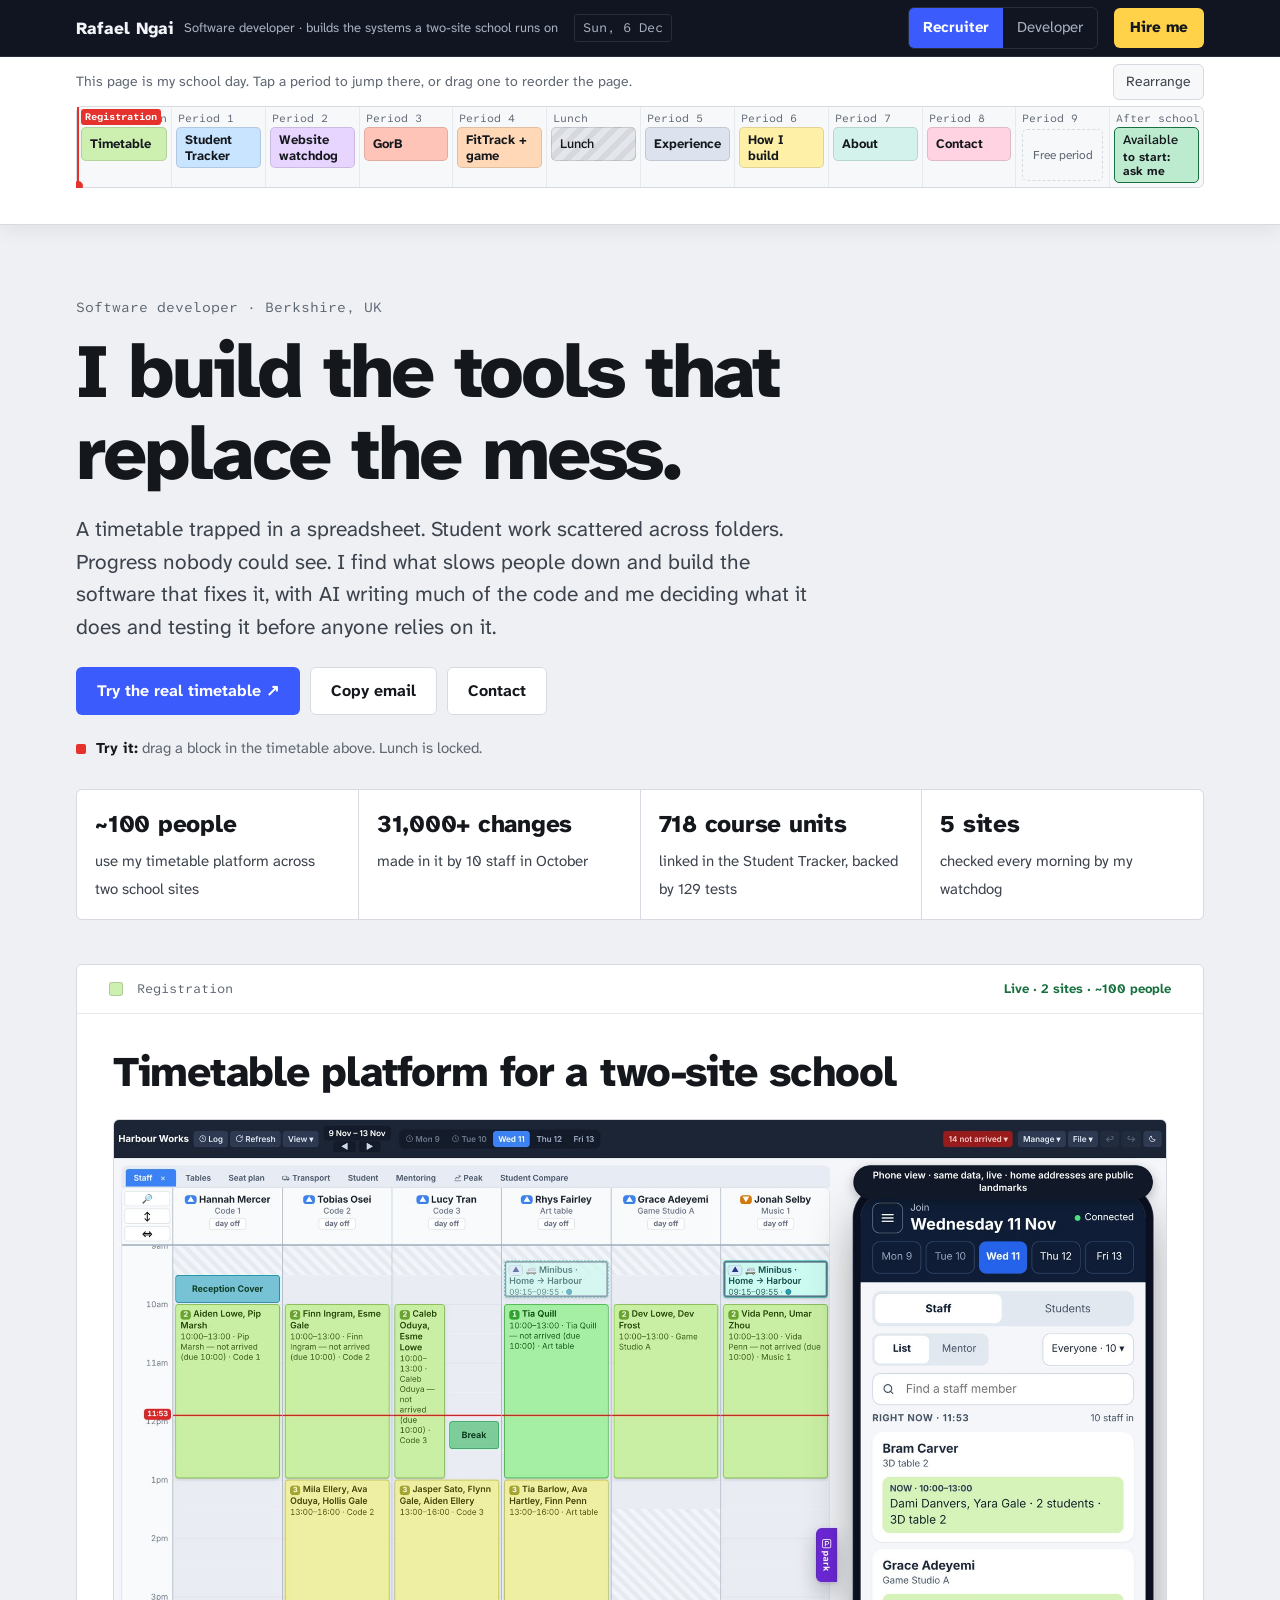
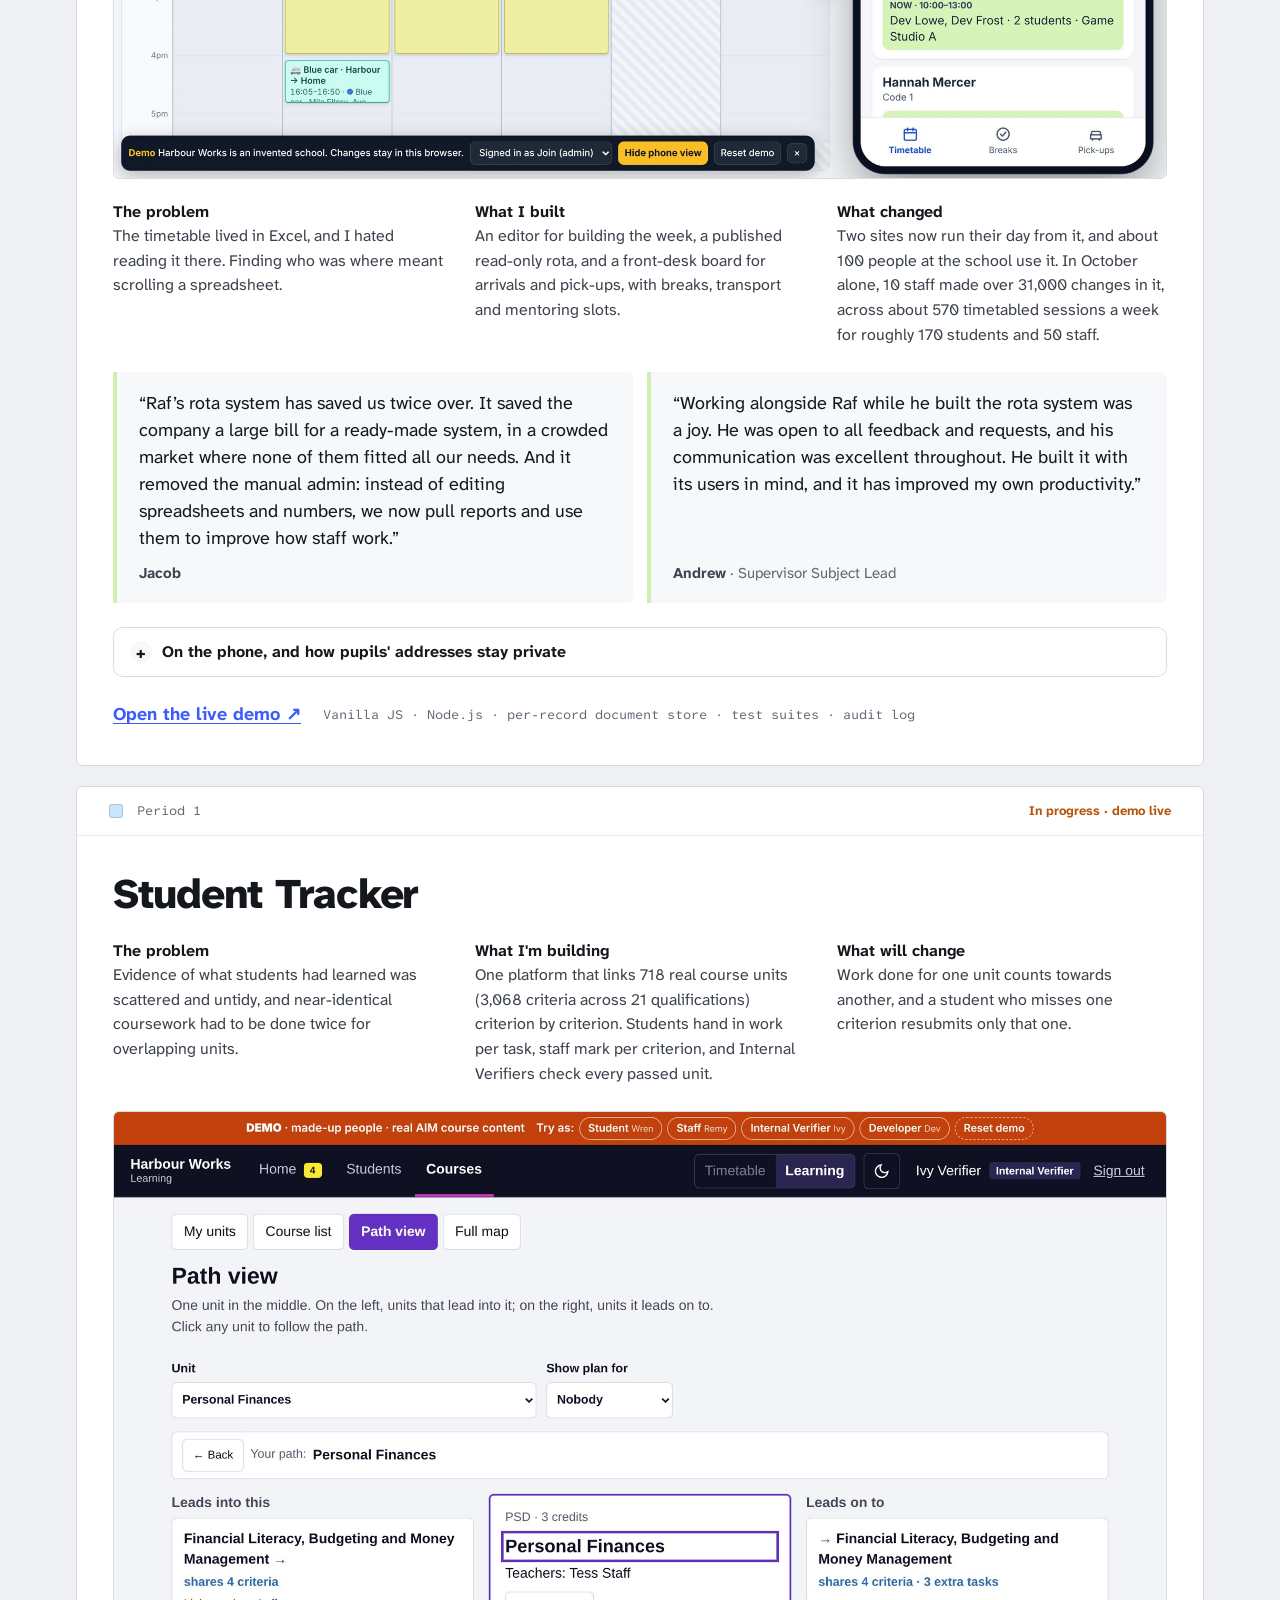
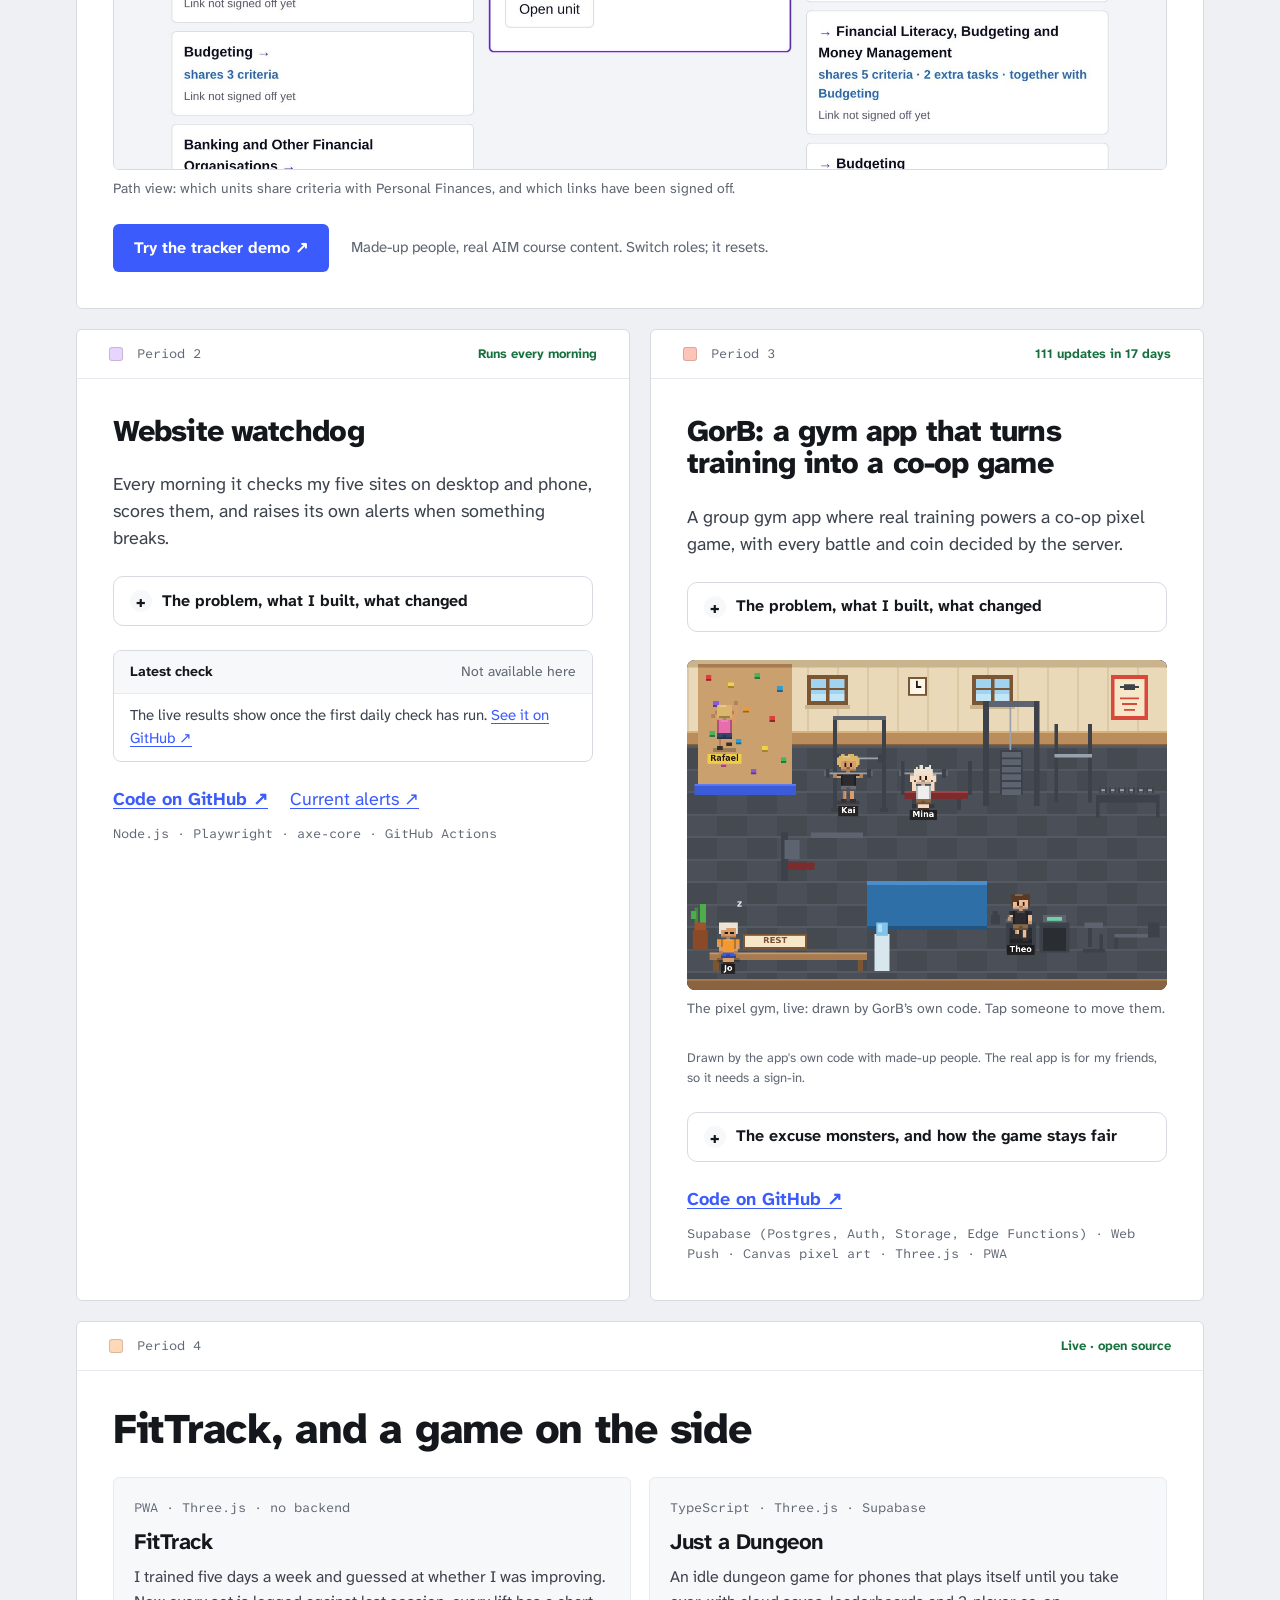
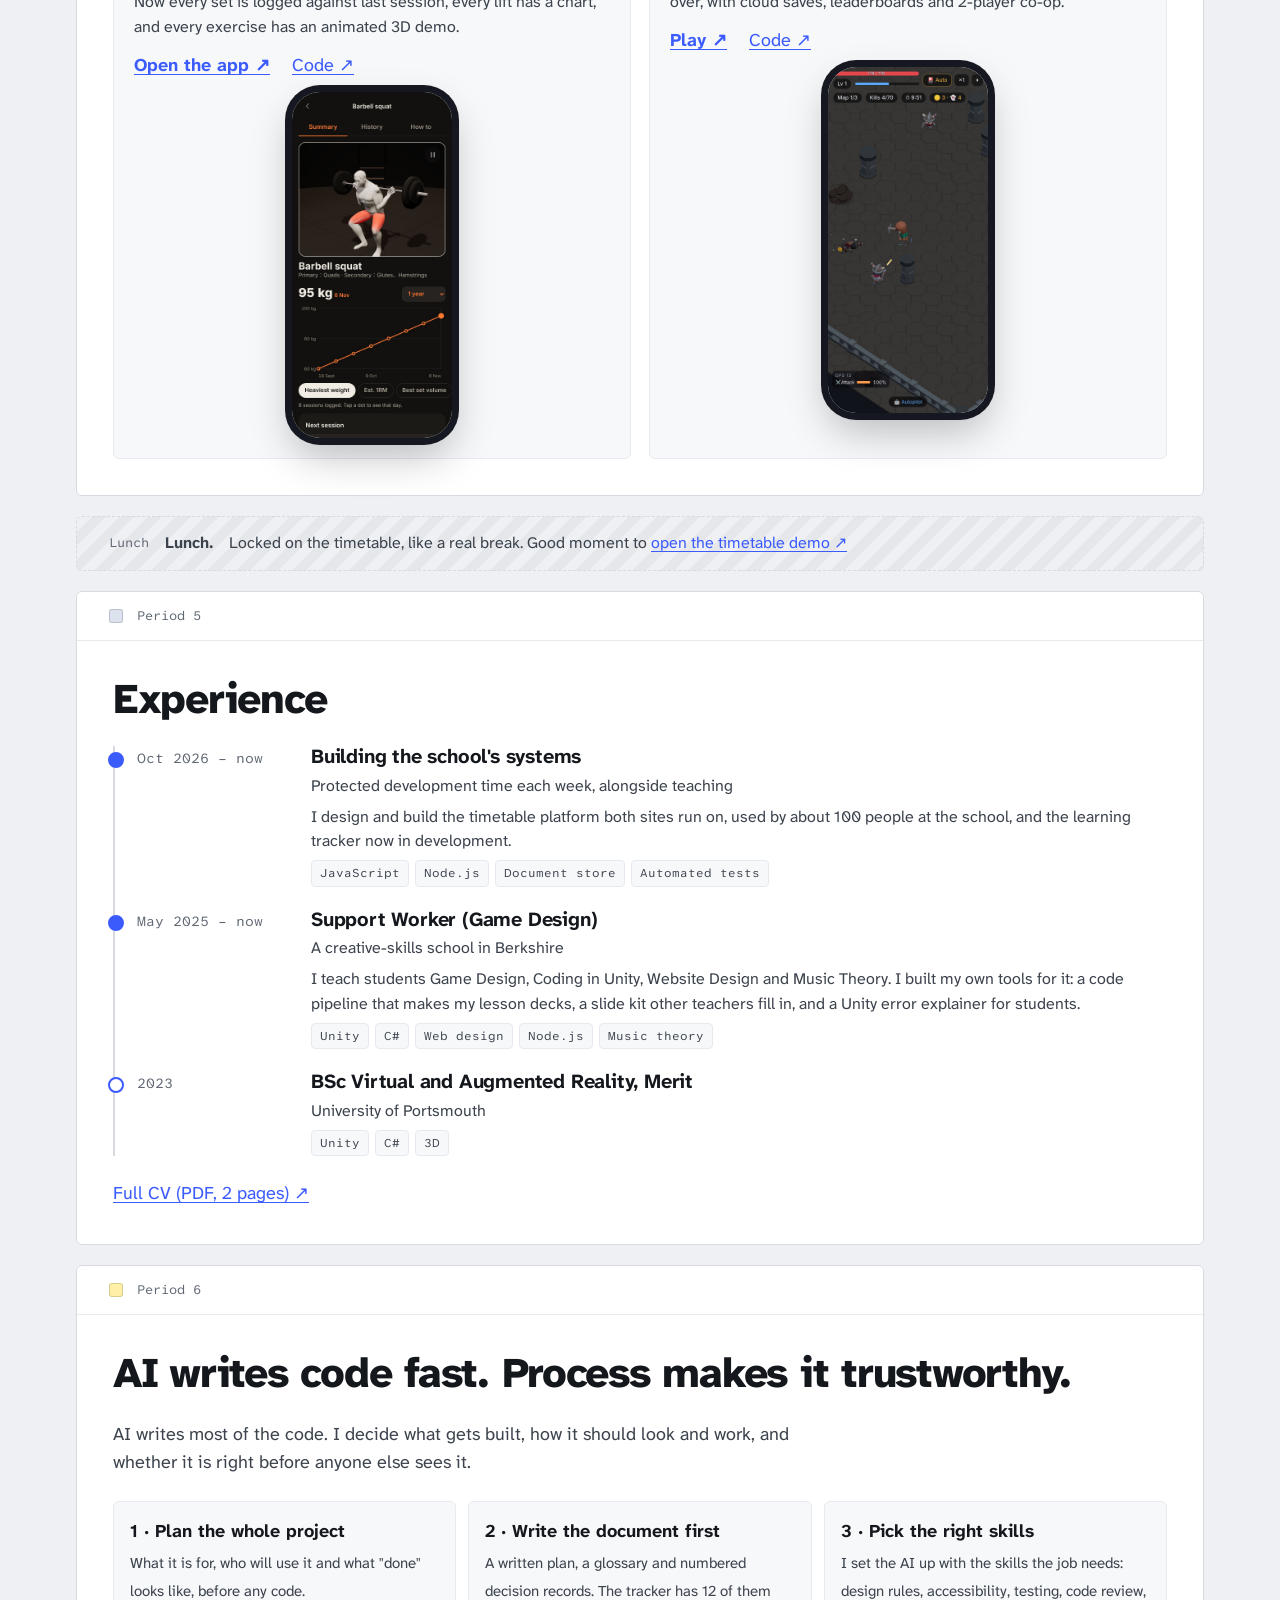
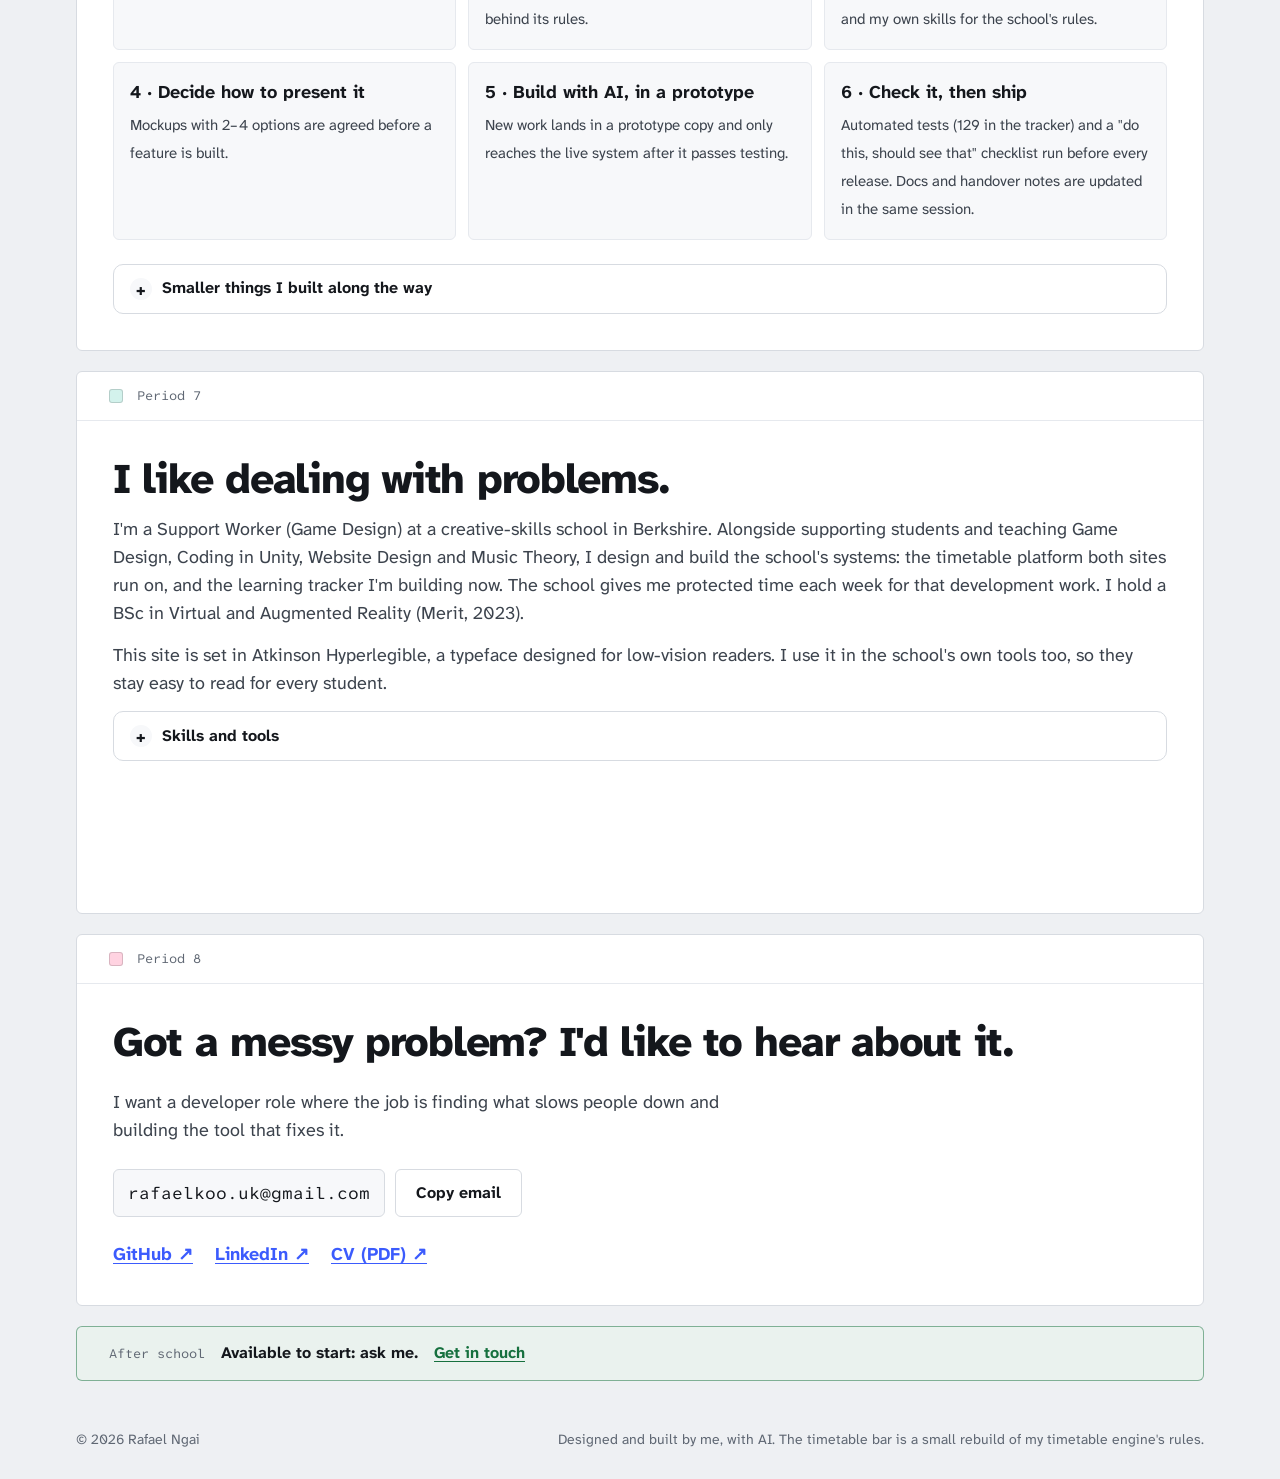
==== commit 692214cc: "Developer-first wording, fewer header controls, metrics strip, one-tap Copy email, Watchdog and GorB" ====
--- a/index.html
+++ b/index.html
@@ -197,6 +197,20 @@
 .shots img{border-radius:22px;box-shadow:0 0 0 6px #151821,0 14px 30px rgba(0,0,0,.22)}
 .shots figcaption{font-size:14px;color:var(--ink-3);text-align:center}
 .shotnote{font-size:13px;color:var(--ink-3)}
+.gone{display:none!important}
+.summary.metrics b{font-size:24px;font-weight:800;color:var(--ink);letter-spacing:-.01em}
+.summary.metrics span{font-size:15px;color:var(--ink-2)}
+#flow{display:grid;grid-template-columns:repeat(2,minmax(0,1fr));gap:20px}
+#flow>*{grid-column:1/-1;min-width:0}
+#flow>.sec.half.paired{grid-column:auto}
+.sec.half .sec-body h2{font-size:clamp(24px,2.4vw,30px)}
+.sec.half .facts{grid-template-columns:1fr}
+.sec.half .art{grid-template-columns:1fr}
+.sec.half .art figure.wide{grid-column:auto}
+.lead{font-size:18px;line-height:1.5;color:var(--ink-2);margin:0}
+.duo .card .phone{width:min(36%,120px)}
+@media (max-width:900px){#flow>.sec.half.paired{grid-column:1/-1}}
+
 .fold{border:1px solid var(--rule);border-radius:10px;background:var(--sheet)}
 .fold>summary{list-style:none;cursor:pointer;min-height:48px;display:flex;align-items:center;gap:10px;padding:0 16px;font-weight:700;font-size:16px;color:var(--ink)}
 .fold>summary::-webkit-details-marker{display:none}
@@ -417,16 +431,16 @@
 <a class="skip" href="#main">Skip to content</a>
 <header class="app" id="app">
   <div class="wrap">
-    <a class="brand" href="#top">Rafael Ngai<small>Support Worker (Game Design) · builds the school's systems</small></a>
+    <a class="brand" href="#top">Rafael Ngai<small>Software developer · builds the systems a two-site school runs on</small></a>
     <span class="chip" id="today">Today</span>
     <span class="grow"></span>
     <div class="seg" role="group" aria-label="Who is reading"><span class="ind" aria-hidden="true"></span>
       <button type="button" data-view="recruiter" aria-pressed="true">Recruiter</button>
       <button type="button" data-view="developer" aria-pressed="false">Developer</button>
     </div>
-    <button type="button" class="tbtn" id="phoneBtn" aria-pressed="false" hidden>Phone view</button>
+    <button type="button" class="tbtn gone" id="phoneBtn" aria-pressed="false" hidden>Phone view</button>
     <button type="button" class="hirebtn" id="hireBtn">Hire me</button>
-    <button type="button" class="tbtn" id="reset">Reset</button>
+    <button type="button" class="tbtn gone" id="reset">Reset</button>
   </div>
 </header>
 
@@ -437,8 +451,8 @@
       <p id="ttHint">This page is my school day. Tap a period to jump there, or drag one to reorder the page.</p>
       <div class="acts">
         <button type="button" class="lbtn" id="moveMode" aria-pressed="false">Rearrange</button>
-        <button type="button" class="lbtn" id="openTT" aria-expanded="false">Expand</button>
-        <button type="button" class="lbtn reset2" id="reset2">Reset</button>
+        <button type="button" class="lbtn gone" id="openTT" aria-expanded="false">Expand</button>
+        <button type="button" class="lbtn reset2 gone" id="reset2">Reset</button>
       </div>
     </div>
     <div class="strip-row">
@@ -470,19 +484,20 @@
 <main id="top"><span id="main" tabindex="-1"></span>
   <div class="wrap">
     <section class="hero">
-      <p class="k">Berkshire, UK</p>
+      <p class="k">Software developer · Berkshire, UK</p>
       <h1>I build the tools that replace <span class="sr">the mess.</span><span class="mess" aria-hidden="true"><i style="--k:0;--x:1px;--y:-41px;--r:10deg">t</i><i style="--k:1;--x:-34px;--y:-51px;--r:28deg">h</i><i style="--k:2;--x:-28px;--y:-14px;--r:34deg">e</i> <i style="--k:4;--x:-33px;--y:4px;--r:-13deg">m</i><i style="--k:5;--x:-36px;--y:-49px;--r:15deg">e</i><i style="--k:6;--x:13px;--y:-52px;--r:-10deg">s</i><i style="--k:7;--x:-29px;--y:10px;--r:14deg">s</i><i style="--k:8;--x:-33px;--y:12px;--r:-25deg">.</i></span></h1>
       <p class="lede">A timetable trapped in a spreadsheet. Student work scattered across folders. Progress nobody could see. I find what slows people down and build the software that fixes it, with AI writing much of the code and me deciding what it does and testing it before anyone relies on it.</p>
       <div class="ctas">
         <a class="btn btn-act" href="timetable-demo/">Try the real timetable ↗</a>
+        <button type="button" class="btn btn-line" id="copyHero">Copy email</button>
         <a class="btn btn-line" href="#contact">Contact</a>
       </div>
       <p class="try"><i aria-hidden="true"></i><span><b>Try it:</b> drag a block in the timetable above. Lunch is locked.</span></p>
-      <div class="summary rec" aria-label="30-second summary">
-        <div><b>Role</b><span>Support Worker (Game Design), building the school's systems in protected time</span></div>
-        <div><b>Shipped</b><span>A timetable platform two school sites run their day on, used by about 100 people</span></div>
-        <div><b>Building</b><span>A learning tracker for 718 real course units</span></div>
-        <div><b>Contact</b><span>rafaelkoo.uk@gmail.com</span></div>
+      <div class="summary metrics" aria-label="In numbers">
+        <div><b>~100 people</b><span>use my timetable platform across two school sites</span></div>
+        <div><b>31,000+ changes</b><span>made in it by 10 staff in October</span></div>
+        <div><b>718 course units</b><span>linked in the Student Tracker, backed by 129 tests</span></div>
+        <div><b>5 sites</b><span>checked every morning by my watchdog</span></div>
       </div>
     </section>
 
@@ -595,15 +610,18 @@
       </section>
 
       <!-- WEBSITE WATCHDOG -->
-      <section class="sec" id="s-wd" style="--c:var(--b-pt)" aria-labelledby="h-wd">
+      <section class="sec half" id="s-wd" style="--c:var(--b-pt)" aria-labelledby="h-wd">
         <div class="sec-head"><span class="sw"></span><span class="t" data-time></span><span class="st">Runs every morning</span></div>
         <div class="sec-body">
           <h2 id="h-wd">Website watchdog</h2>
+          <p class="lead">Every morning it checks my five sites on desktop and phone, scores them, and raises its own alerts when something breaks.</p>
+          <details class="fold"><summary>The problem, what I built, what changed</summary>
           <div class="facts">
             <div><h3>The problem</h3><p>I run several sites on my own, and nobody tells me when one breaks. A broken link or a layout that scrolls sideways on phones could sit there for weeks.</p></div>
             <div><h3>What I built</h3><p>Every morning it opens each site in a real browser at desktop and phone size, checks speed, errors, links and accessibility, keeps a history, and opens a GitHub issue when something gets worse.</p></div>
             <div><h3>What changed</h3><p>On its first run it found three real problems: low-contrast labels on this page and the tracker demo, which I fixed, and zoom turned off in my game, which is deliberate.</p></div>
           </div>
+          </details>
           <div class="wdlive" id="wdLive" aria-live="polite">
             <div class="wdtop"><b>Latest check</b><span id="wdWhen">Loading the live results…</span></div>
             <ul class="wdlist" id="wdList"></ul>
@@ -625,22 +643,24 @@
       </section>
 
       <!-- GORB -->
-      <section class="sec" id="s-gb" style="--c:var(--b-gb)" aria-labelledby="h-gb">
+      <section class="sec half" id="s-gb" style="--c:var(--b-gb)" aria-labelledby="h-gb">
         <div class="sec-head"><span class="sw"></span><span class="t" data-time></span><span class="st">111 updates in 17 days</span></div>
         <div class="sec-body">
           <h2 id="h-gb">GorB: a gym app that turns training into a co-op game</h2>
+          <p class="lead">A group gym app where real training powers a co-op pixel game, with every battle and coin decided by the server.</p>
+          <details class="fold"><summary>The problem, what I built, what changed</summary>
           <div class="facts">
             <div><h3>The problem</h3><p>FitTrack, my earlier gym app, lived on one phone, so only I could see it. My friends and I kept our personal bests in a shared Excel sheet, and nobody could see who had actually been to the gym.</p></div>
             <div><h3>What I built</h3><p>A group app where real training powers a game. You check in with a photo and log workouts with weight suggestions that follow your goal. Your training sets your pixel character's stats. Your group trains in a shared pixel gym, battles "excuse monsters" like the Couch Monster, and takes on a weekly co-op boss.</p></div>
             <div><h3>What changed</h3><p>It grew from a check-in app into a game in 17 days: 111 updates, now version 0.76. FitTrack's features came across with an import for my old data, and FitTrack itself stays as the one-person version.</p></div>
           </div>
+          </details>
           <div class="art">
             <figure class="wide"><img src="img/gorb-gym.png" alt="Pixel gym: five friends' avatars at the squat rack, bench, deadlift platform and treadmill, with one dozing on the rest bench" width="2048" height="1408" loading="lazy"><figcaption>The group's pixel gym: everyone stands at the station for what they trained today</figcaption></figure>
-            <figure><img src="img/gorb-battle.png" alt="Battle: a pixel character, seen from behind, facing the Couch Monster, a grinning brown sofa" width="1600" height="1120" loading="lazy"><figcaption>Battling the Couch Monster</figcaption></figure>
           </div>
           <p class="shotnote">Drawn by the app's own code with made-up people. The real app is for my friends, so it needs a sign-in.</p>
           <details class="fold"><summary>The excuse monsters, and how the game stays fair</summary>
-          <div class="art"><figure class="full"><img src="img/gorb-monsters.png" alt="Ten excuse monsters and their evolved forms, such as the Couch Monster becoming the Yoga Mat Guardian and the Snooze Clock becoming the Early-Bird Clock" width="2200" height="540" loading="lazy"><figcaption>Excuse monsters and their good-habit forms: 18 species, all drawn in code</figcaption></figure></div>
+          <div class="art"><figure><img src="img/gorb-battle.png" alt="Battle: a pixel character, seen from behind, facing the Couch Monster, a grinning brown sofa" width="1600" height="1120" loading="lazy"><figcaption>Battling the Couch Monster</figcaption></figure><figure class="full"><img src="img/gorb-monsters.png" alt="Ten excuse monsters and their evolved forms, such as the Couch Monster becoming the Yoga Mat Guardian and the Snooze Clock becoming the Early-Bird Clock" width="2200" height="540" loading="lazy"><figcaption>Excuse monsters and their good-habit forms: 18 species, all drawn in code</figcaption></figure></div>
           <div class="rec"><ul class="recl"><li>Every battle, catch and coin is decided by the database (129 server functions), so nobody can cheat by editing the app.</li><li>Privacy rules on all 37 tables: you only see your groupmates.</li><li>Weight suggestions follow your goal's rep range, step back when you plateau, and suggest a swap if you stay stuck.</li><li>Database changes deploy themselves from GitHub.</li></ul></div>
           </details>
           <div class="dev">
@@ -869,6 +889,7 @@
     });
     var now=document.createElement('div');now.className='now';now.id='now';now.setAttribute('aria-hidden','true');strip.appendChild(now);
     S.slots.forEach(function(id,i){if(!id)return;var sec=document.getElementById(BLOCKS[id].sec);flow.appendChild(sec);var t=sec.querySelector('[data-time]');if(t)t.textContent=TIMES[i];});
+    pairHalves();
     var hs=document.getElementById('s-hire'),hi=idx('hire');hs.hidden=hi<0;var hbx=document.getElementById('hireBtn');if(hbx&&hbx.classList.contains('booked')!==(hi>=0)){hbx.classList.toggle('booked',hi>=0);hbx.innerHTML=hi>=0?'<svg class="tick" viewBox="0 0 24 24" aria-hidden="true"><path d="M5 12.5l4.5 4.5L19 7.5"/></svg>Booked':'Hire me';}if(hi>=0)hs.querySelector('[data-hire-time]').textContent=TIMES[hi];
     renderDay();
     if(focusId){var f=isPhone()?document.querySelector('#day [data-k="'+focusId+'"]'):strip.querySelector('[data-id="'+focusId+'"]');if(f&&(!isPhone()||!document.getElementById('sheet').hidden))f.focus({preventScroll:true});}
@@ -996,6 +1017,7 @@
 
   /* ---------- Recruiter / Developer view: the extra boxes unfold ---------- */
   var segBtns=document.querySelectorAll('.seg button,.seg2 button');
+  function pairHalves(){var kids=[].slice.call(flow.children).filter(function(e){return !e.hidden;});kids.forEach(function(e){e.classList.remove('paired');});for(var i=0;i<kids.length-1;i++){if(kids[i].classList.contains('half')&&kids[i+1].classList.contains('half')&&!kids[i].hidden&&!kids[i+1].hidden){kids[i].classList.add('paired');kids[i+1].classList.add('paired');i++;}}}
   function setView(v,announce){
     var was=document.body.dataset.view;S.view=v;segBtns.forEach(function(b){b.setAttribute('aria-pressed',b.dataset.view===v);b.parentNode.dataset.on=v;});save();
     document.querySelectorAll('details.fold').forEach(function(d){d.open=(v==='developer');});
@@ -1168,6 +1190,8 @@
   })();
 
   /* ---------- copy email ---------- */
+  var ch=document.getElementById('copyHero');
+  ch.addEventListener('click',function(){var ok=function(){copied(ch,'Copied rafaelkoo.uk@gmail.com','Copy email');},no=function(){ch.textContent='rafaelkoo.uk@gmail.com';};try{navigator.clipboard.writeText('rafaelkoo.uk@gmail.com').then(ok,no);}catch(e){no();}});
   var cb=document.getElementById('copyMail');
   cb.addEventListener('click',function(){
     var done=function(){copied(cb,'Copied','Copy email');};
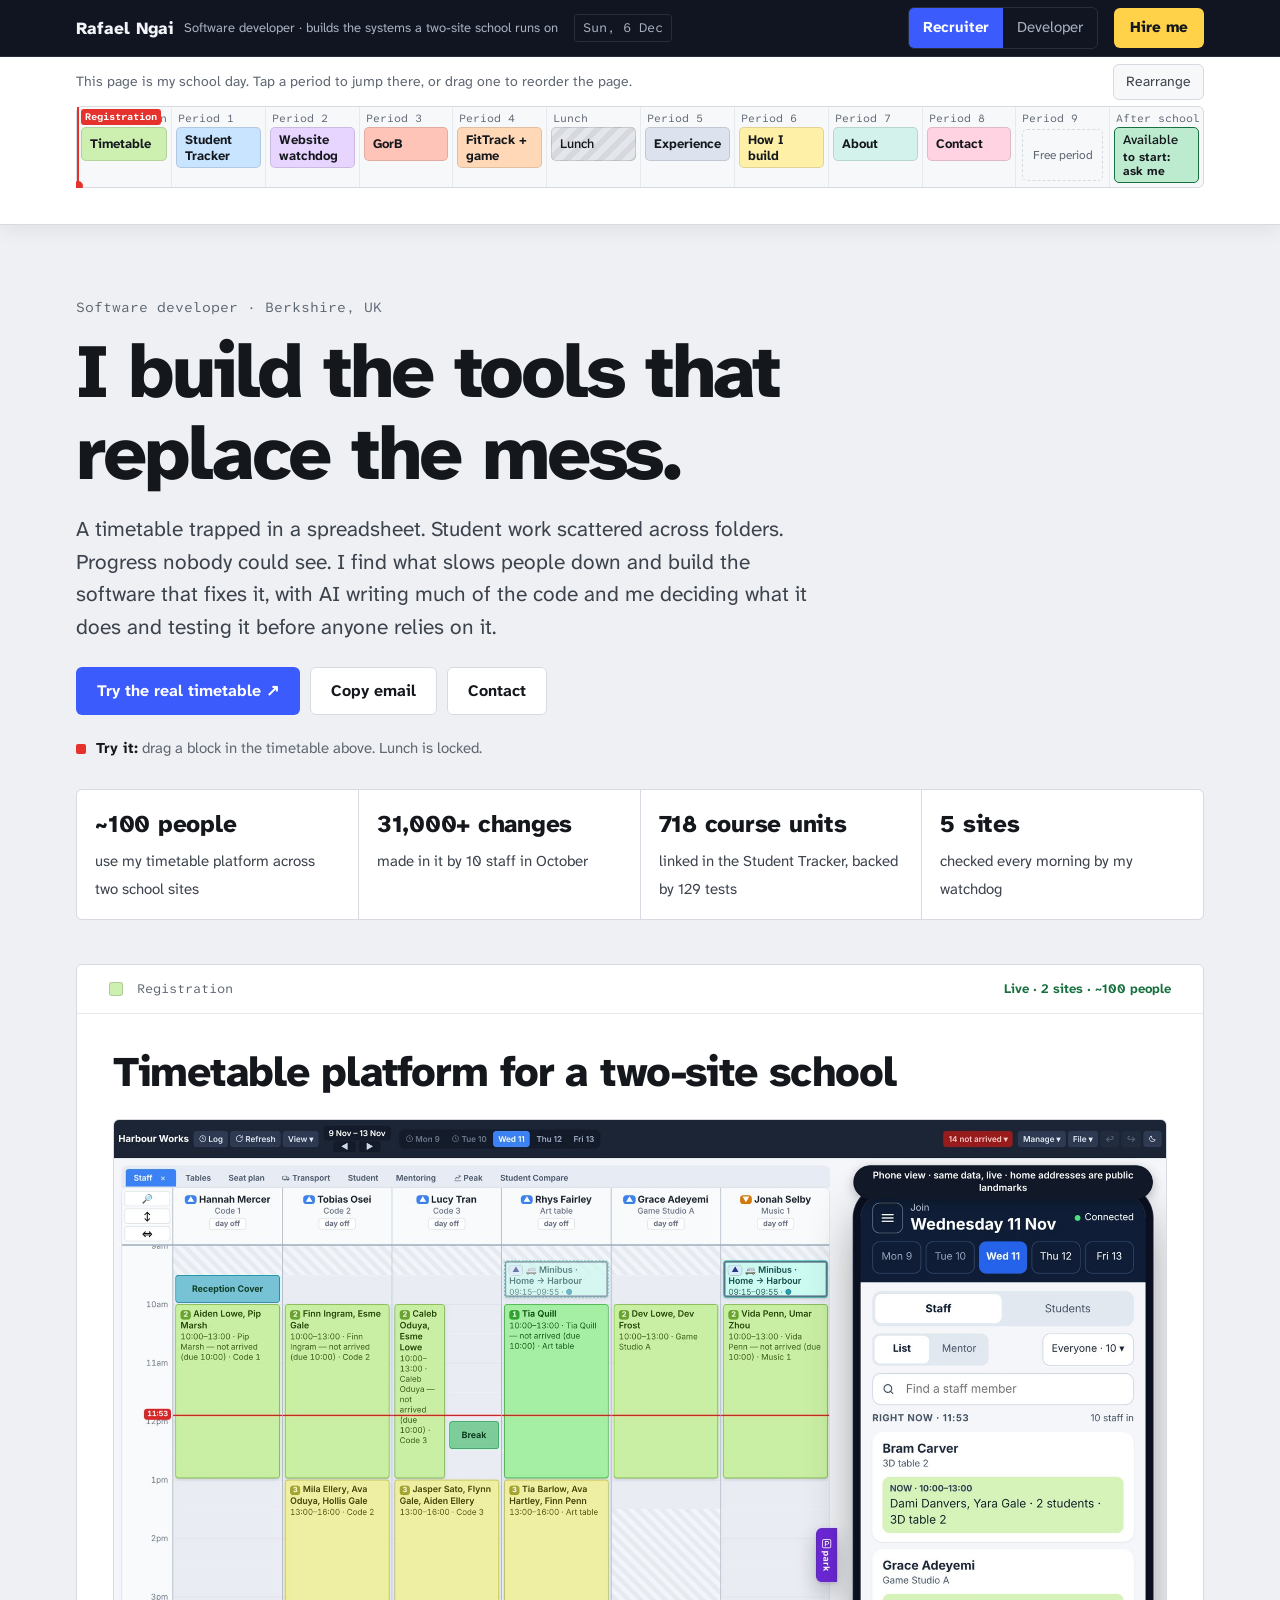
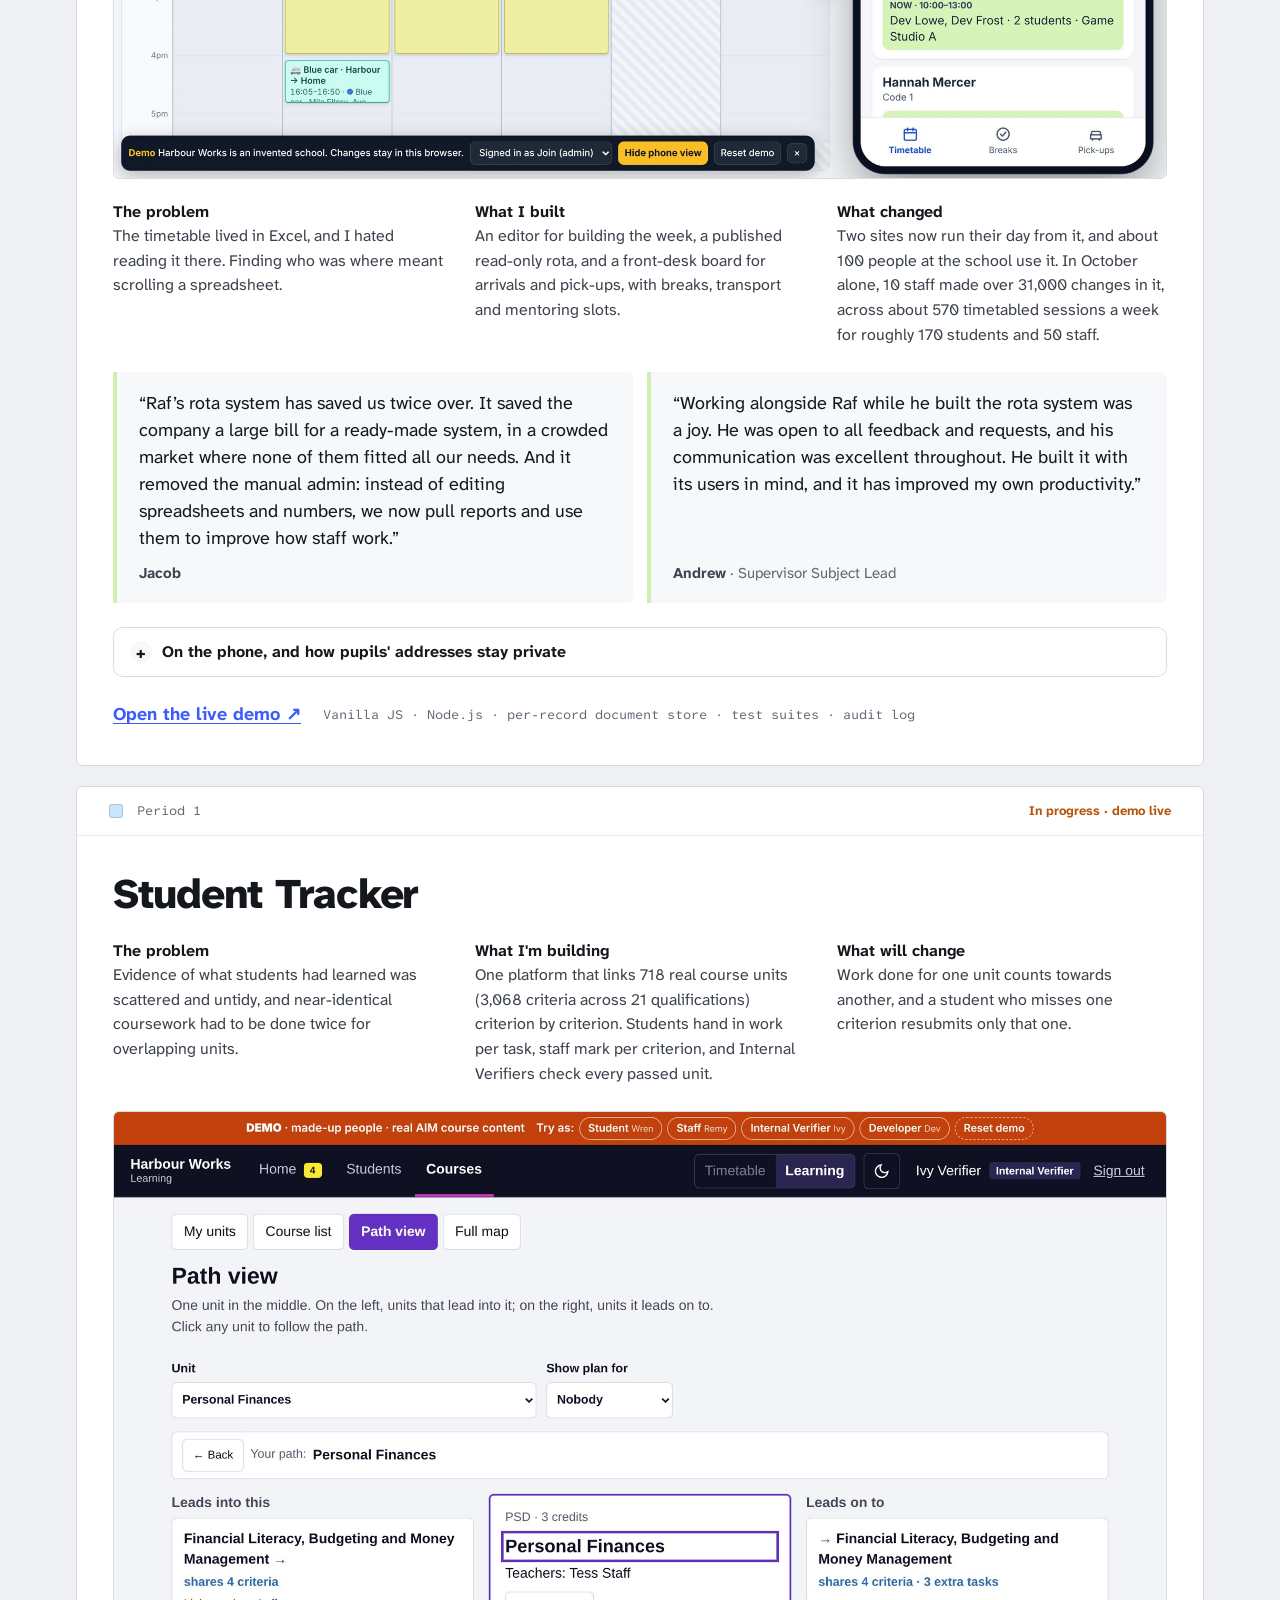
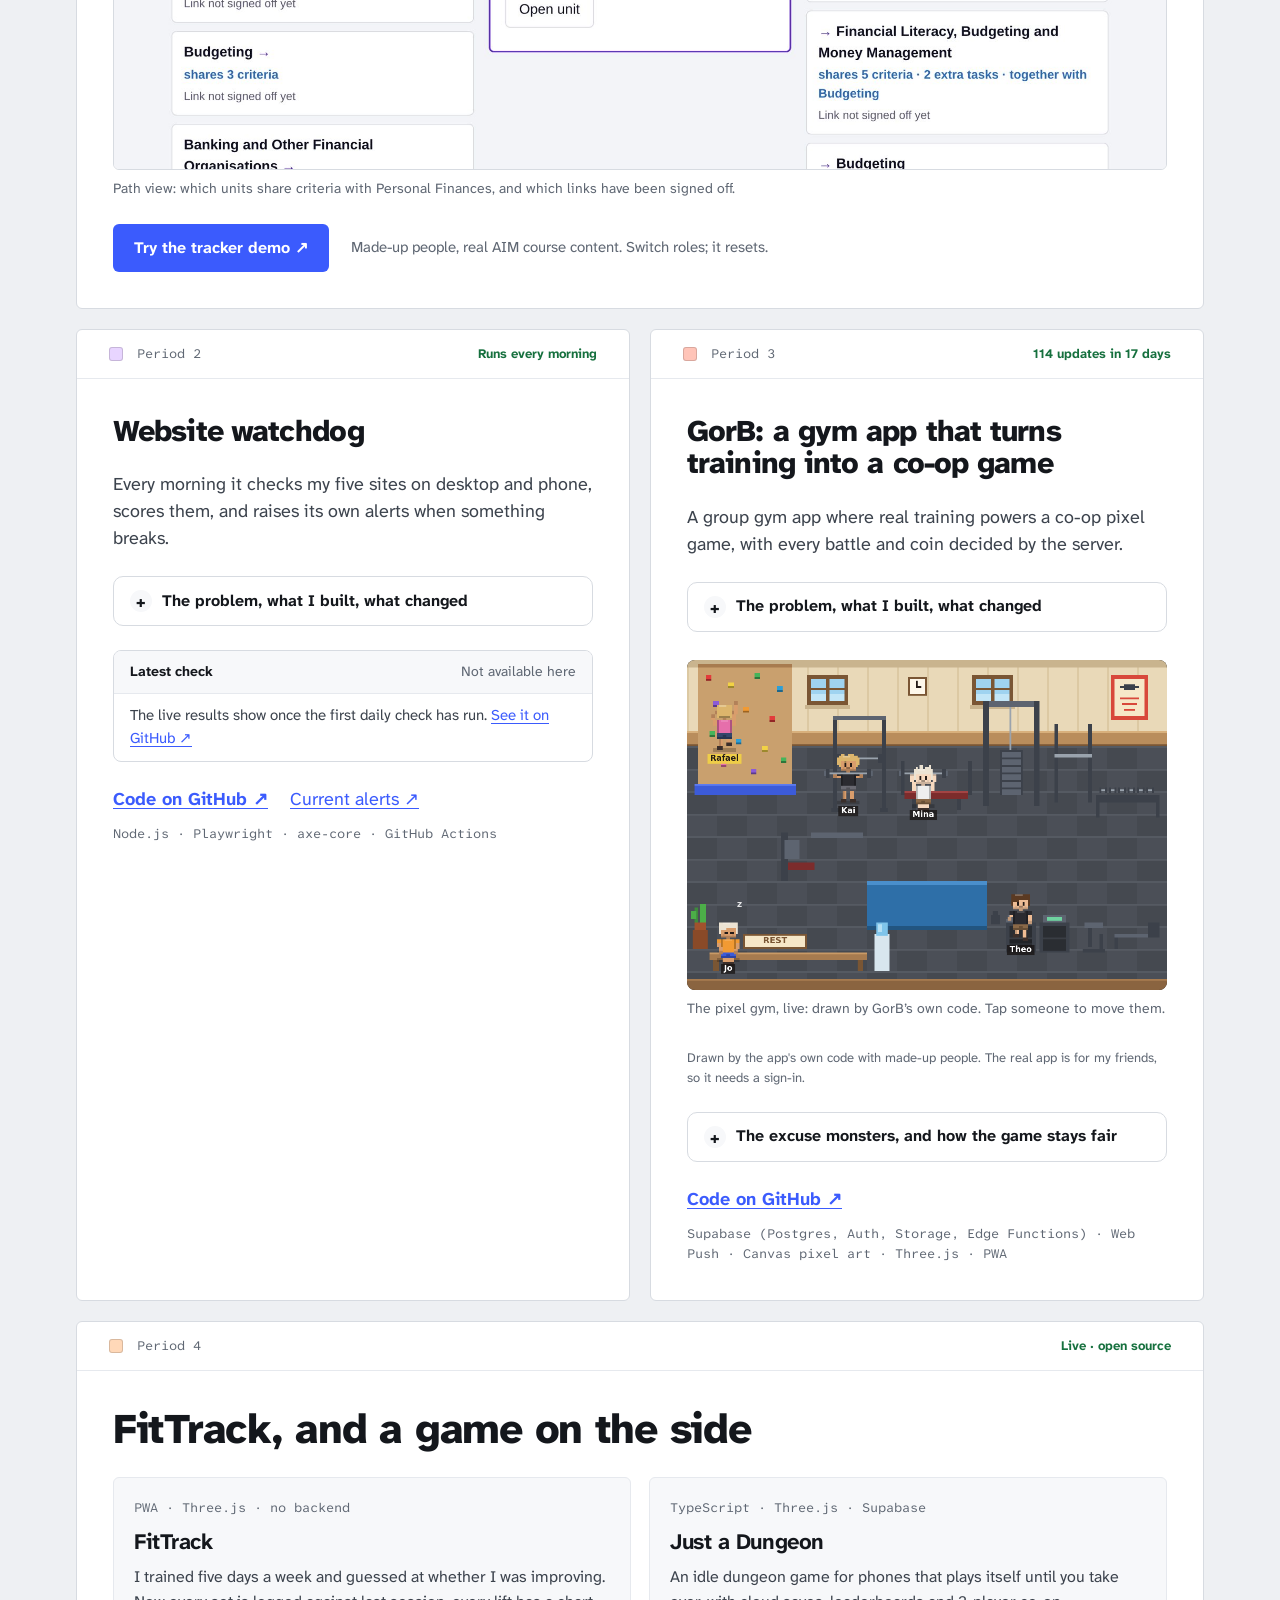
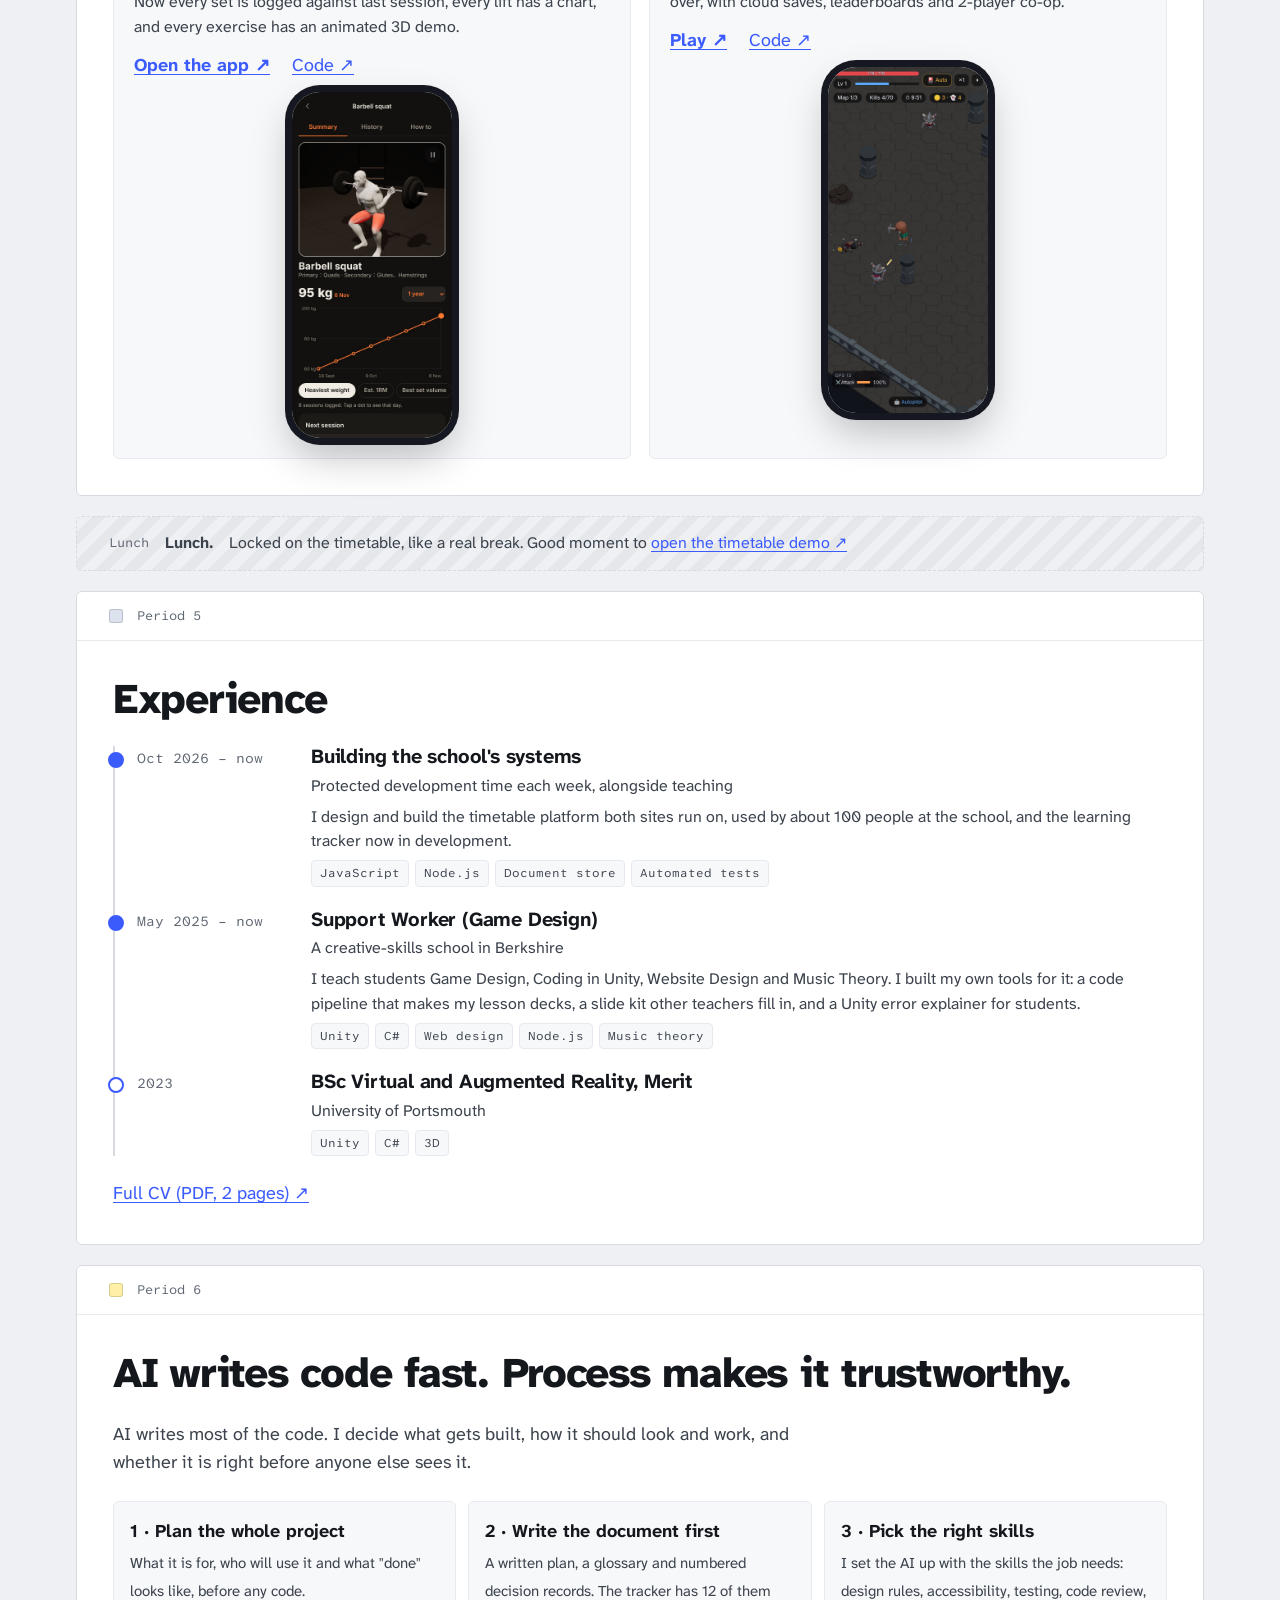
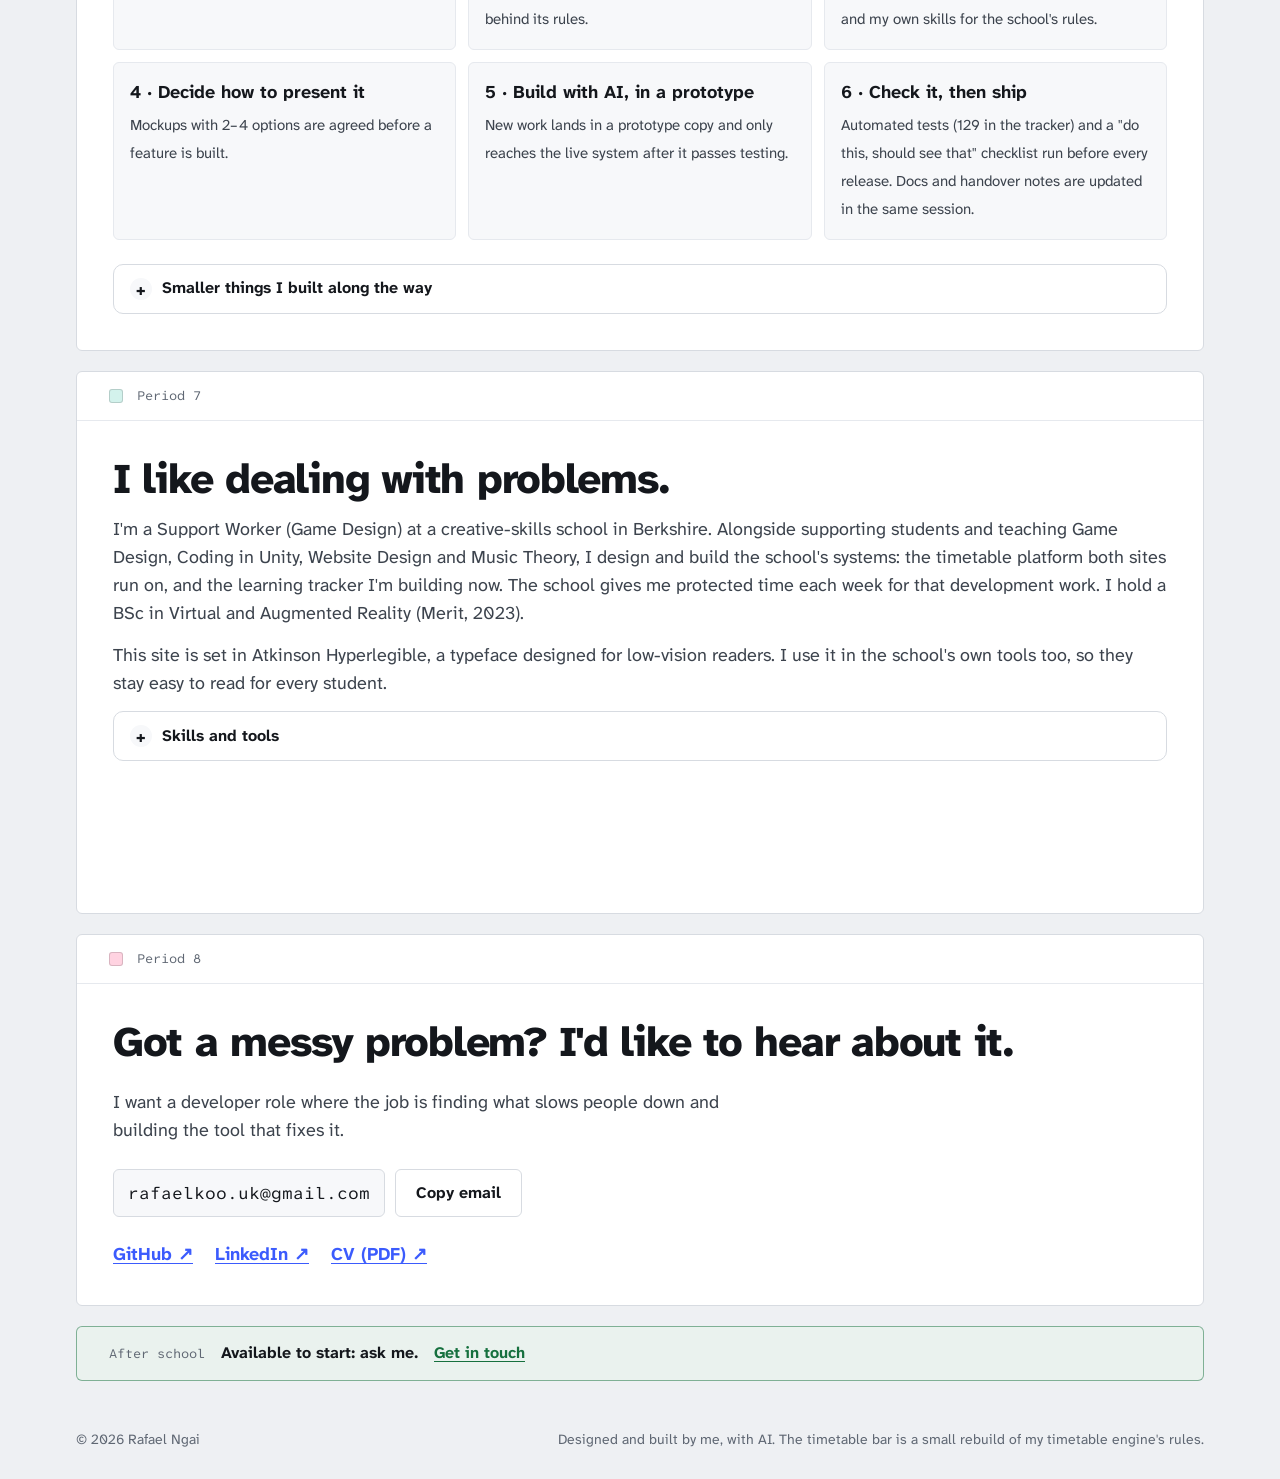
==== commit 69579b8b: "Motion: one easing token, hero settles in ~0.5s without tilt, folds slide open, faster section revea" ====
--- a/index.html
+++ b/index.html
@@ -18,7 +18,7 @@
 <style>
 /* Layout: the portfolio is a day on a timetable. A slim timetable bar under the header runs the page:
    its blocks are the sections, the red line is where you are, and moving a block moves the section. */
-:root{
+:root{--ease:cubic-bezier(.22,1,.36,1);interpolate-size:allow-keywords;
   --canvas:#EEF0F3; --sheet:#FFFFFF; --sheet-2:#F7F8FA; --rule:#D7DBE1; --rule-2:#E6E9EE;
   --ink:#14171C; --ink-2:#3C434D; --ink-3:#5F6773;
   --bar:#111522; --bar-ink:#F2F4F8; --bar-ink-2:#A9B1C0; --bar-rule:#272D3D;
@@ -67,7 +67,7 @@
 .seg button{background:none;border:0;color:var(--bar-ink-2);min-height:40px;padding:0 14px;font-size:15px;cursor:pointer}
 .seg button{position:relative;z-index:1;transition:color .25s}
 .seg button[aria-pressed="true"]{color:#FFFFFF;font-weight:700}
-.ind{position:absolute;top:0;bottom:0;left:0;width:50%;background:var(--act);transition:transform .38s cubic-bezier(.2,.8,.2,1)}
+.ind{position:absolute;top:0;bottom:0;left:0;width:50%;background:var(--act);transition:transform .38s var(--ease)}
 [data-on="developer"]>.ind{transform:translateX(100%)}
 .tbtn{background:none;border:1px solid var(--bar-rule);color:var(--bar-ink);border-radius:6px;min-height:40px;padding:0 12px;font-size:15px;cursor:pointer}
 .tbtn:hover,.seg button:hover{color:#FFFFFF}
@@ -119,14 +119,14 @@
 .now::after{content:"";position:absolute;bottom:-4px;left:-4px;width:10px;height:10px;border-radius:50%;background:var(--now);box-shadow:0 0 0 0 color-mix(in srgb,var(--now) 60%,transparent);animation:pulse 1.8s ease-out infinite}
 @keyframes pulse{0%{box-shadow:0 0 0 0 color-mix(in srgb,var(--now) 55%,transparent)}100%{box-shadow:0 0 0 10px transparent}}
 .sec-head .t{display:inline-block;transform-origin:50% 50%}
-.sec-body > *,.lunch{transition:opacity .7s ease,transform .8s cubic-bezier(.2,.8,.2,1)}
+.sec-body > *,.lunch{transition:opacity .45s var(--ease),transform .5s var(--ease)}
 .wait{opacity:.2;transform:translateY(32px)}
 .mess{display:inline-block;white-space:nowrap}
-.mess i{display:inline-block;font-style:normal;animation:settle .9s cubic-bezier(.3,1.4,.5,1) both;animation-delay:calc(.35s + var(--k) * 55ms)}
-@keyframes settle{0%{transform:translate(var(--x),var(--y)) rotate(var(--r));color:var(--ink-3)}100%{transform:none}}
-.hero .lede,.hero .ctas,.hero .try,.summary{animation:rise .7s cubic-bezier(.2,.8,.2,1) both}
-.hero .lede{animation-delay:.25s}.hero .ctas{animation-delay:.35s}.hero .try{animation-delay:.5s}.summary{animation-delay:.6s}
-@keyframes rise{from{opacity:.2;transform:translateY(16px)}to{opacity:1;transform:none}}
+.mess i{display:inline-block;font-style:normal;animation:settle .36s var(--ease) both;animation-delay:calc(.03s + var(--k) * 18ms)}
+@keyframes settle{0%{transform:translate(calc(var(--x)*.5),calc(var(--y)*.5));color:var(--ink-3)}100%{transform:none}}
+.hero .lede,.hero .ctas,.hero .try,.summary{animation:rise .4s var(--ease) both}.hero .lede{animation-delay:.04s}.hero .ctas{animation-delay:.08s}.hero .try{animation-delay:.12s}.summary{animation-delay:.16s}
+
+@keyframes rise{from{opacity:0;transform:translateY(12px)}to{opacity:1;transform:none}}
 body.dragging,body.dragging *{cursor:grabbing!important}
 
 /* ---------- page ---------- */
@@ -218,7 +218,7 @@
 .fold[open]>summary::before{content:"\2013"}
 .fold>summary:hover{color:var(--act)}
 .fold>summary:focus-visible{outline:3px solid var(--act);outline-offset:2px;border-radius:10px}
-.fold>*:not(summary){margin:0 16px 16px}
+.fold>*:not(summary){margin:0 16px 16px}.fold::details-content{block-size:0;overflow:hidden;transition:block-size .32s var(--ease),content-visibility .32s allow-discrete}.fold[open]::details-content{block-size:auto}.fold>summary::before{transition:transform .32s var(--ease)}.fold[open]>summary::before{transform:rotate(180deg)}
 .duo .card .phone{width:min(45%,160px)}
 
 .art{display:grid;grid-template-columns:repeat(3,minmax(0,1fr));gap:16px;margin:4px 0}
@@ -292,7 +292,7 @@
 .wdempty{padding:14px 16px;font-size:15px;color:var(--ink-2)}
 .btn.copied{background:var(--ok);border-color:var(--ok);color:#FFFFFF;justify-content:center}
 .btn .tick{width:18px;height:18px;flex:none}
-.btn .tick path{fill:none;stroke:currentColor;stroke-width:3;stroke-linecap:round;stroke-linejoin:round;stroke-dasharray:24;stroke-dashoffset:24;animation:draw .35s .05s cubic-bezier(.2,.8,.2,1) forwards}
+.btn .tick path{fill:none;stroke:currentColor;stroke-width:3;stroke-linecap:round;stroke-linejoin:round;stroke-dasharray:24;stroke-dashoffset:24;animation:draw .35s .05s var(--ease) forwards}
 @keyframes draw{to{stroke-dashoffset:0}}
 .hirebtn.booked{background:var(--ok);color:#FFFFFF;animation:none;display:inline-flex;align-items:center;gap:4px;padding:0 12px}
 .hirebtn .tick{width:14px;height:14px}
@@ -301,7 +301,7 @@
 .wdlist .ring svg{width:38px;height:38px;transform:rotate(-90deg);display:block}
 .wdlist .ring circle{fill:none;stroke-width:4}
 .wdlist .ring .bg{stroke:var(--rule-2)}
-.wdlist .ring .fg{stroke:var(--ok);stroke-linecap:round;transition:stroke-dashoffset 1s cubic-bezier(.2,.8,.2,1)}
+.wdlist .ring .fg{stroke:var(--ok);stroke-linecap:round;transition:stroke-dashoffset 1s var(--ease)}
 .wdlist .warn .ring .fg{stroke:var(--warn)}.wdlist .down .ring .fg{stroke:var(--now)}
 .wdlist .ring b{position:absolute;inset:0;display:grid;place-items:center;font-family:var(--mono);font-size:12px;font-weight:700}
 .wdlist .skel{display:block;height:12px;border-radius:4px;background:linear-gradient(90deg,var(--rule-2) 25%,var(--sheet-2) 50%,var(--rule-2) 75%);background-size:300% 100%;animation:shimmer 1.4s linear infinite}
@@ -644,7 +644,7 @@
 
       <!-- GORB -->
       <section class="sec half" id="s-gb" style="--c:var(--b-gb)" aria-labelledby="h-gb">
-        <div class="sec-head"><span class="sw"></span><span class="t" data-time></span><span class="st">111 updates in 17 days</span></div>
+        <div class="sec-head"><span class="sw"></span><span class="t" data-time></span><span class="st">114 updates in 17 days</span></div>
         <div class="sec-body">
           <h2 id="h-gb">GorB: a gym app that turns training into a co-op game</h2>
           <p class="lead">A group gym app where real training powers a co-op pixel game, with every battle and coin decided by the server.</p>
@@ -652,7 +652,7 @@
           <div class="facts">
             <div><h3>The problem</h3><p>FitTrack, my earlier gym app, lived on one phone, so only I could see it. My friends and I kept our personal bests in a shared Excel sheet, and nobody could see who had actually been to the gym.</p></div>
             <div><h3>What I built</h3><p>A group app where real training powers a game. You check in with a photo and log workouts with weight suggestions that follow your goal. Your training sets your pixel character's stats. Your group trains in a shared pixel gym, battles "excuse monsters" like the Couch Monster, and takes on a weekly co-op boss.</p></div>
-            <div><h3>What changed</h3><p>It grew from a check-in app into a game in 17 days: 111 updates, now version 0.76. FitTrack's features came across with an import for my old data, and FitTrack itself stays as the one-person version.</p></div>
+            <div><h3>What changed</h3><p>It grew from a check-in app into a game in 17 days: 114 updates, now version 0.76. FitTrack's features came across with an import for my old data, and FitTrack itself stays as the one-person version.</p></div>
           </div>
           </details>
           <div class="art">
@@ -1059,7 +1059,7 @@
     for(var i=0;i<18;i++){var b=document.createElement('span');b.className='bit';b.style.background=cols[i%cols.length];
       b.style.left=(r.left+r.width/2)+'px';b.style.top=(r.top+r.height/2)+'px';document.body.appendChild(b);
       var a=Math.random()*Math.PI*2,d=40+Math.random()*70;
-      b.animate([{transform:'translate(-50%,-50%) rotate(0)',opacity:1},{transform:'translate('+(Math.cos(a)*d)+'px,'+(Math.sin(a)*d+30)+'px) rotate('+(Math.random()*540-270)+'deg)',opacity:0}],{duration:900+Math.random()*400,easing:'cubic-bezier(.2,.8,.3,1)'}).onfinish=function(){this.effect.target.remove();};}
+      b.animate([{transform:'translate(-50%,-50%) rotate(0)',opacity:1},{transform:'translate('+(Math.cos(a)*d)+'px,'+(Math.sin(a)*d+30)+'px) rotate('+(Math.random()*540-270)+'deg)',opacity:0}],{duration:900+Math.random()*400,easing:'cubic-bezier(.22,1,.36,1)'}).onfinish=function(){this.effect.target.remove();};}
   }
   hb.addEventListener('click',function(){
     var cur=idx('hire');
@@ -1093,7 +1093,7 @@
   function setPhone(on){
     document.body.classList.toggle('phone-on',on);pw.hidden=!on;pb.setAttribute('aria-pressed',on);pb.textContent=on?'Close phone':'Phone view';
     if(on&&!pf.src){pf.src=location.pathname+'?embed=1';}
-    if(on&&!RM)pw.animate([{transform:'translateX(120%) rotate(6deg)',opacity:.3},{transform:'none',opacity:1}],{duration:520,easing:'cubic-bezier(.2,.8,.2,1)'});
+    if(on&&!RM)pw.animate([{transform:'translateX(120%) rotate(6deg)',opacity:.3},{transform:'none',opacity:1}],{duration:520,easing:'cubic-bezier(.22,1,.36,1)'});
     measure();updateNow(true);
     say(on?'Phone view is on. It is the same page at phone size: move a block here or there and both update.':'Phone view closed.');
   }
@@ -1127,7 +1127,7 @@
   function openSheet(){
     lastFocus=document.activeElement;renderDay();updateNow(true);
     sheet.hidden=false;scrim.hidden=false;document.documentElement.style.overflow='hidden';
-    if(!RM){sheet.animate([{transform:'translateY(100%)'},{transform:'none'}],{duration:340,easing:'cubic-bezier(.2,.8,.2,1)'});scrim.animate([{opacity:0},{opacity:1}],{duration:240});}
+    if(!RM){sheet.animate([{transform:'translateY(100%)'},{transform:'none'}],{duration:340,easing:'cubic-bezier(.22,1,.36,1)'});scrim.animate([{opacity:0},{opacity:1}],{duration:240});}
     document.getElementById('sheetClose').focus();
   }
   function closeSheet(then){
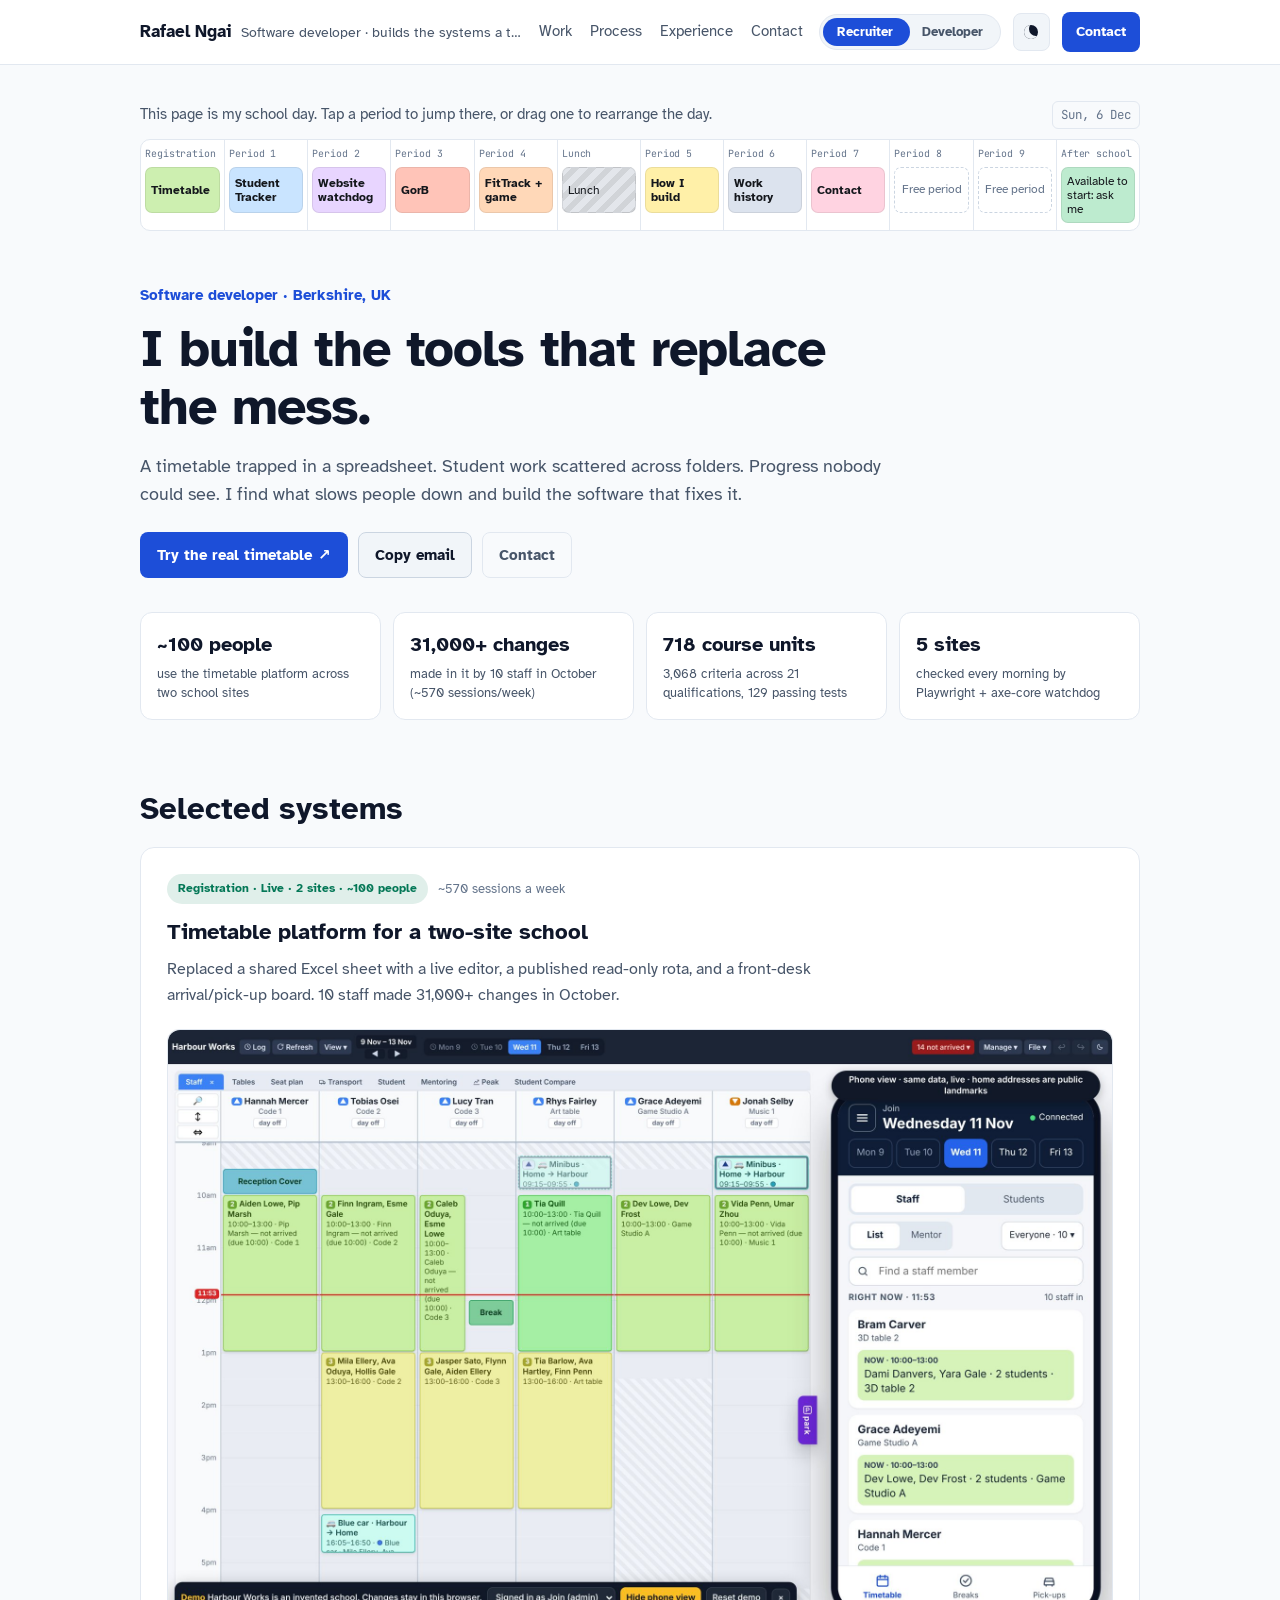
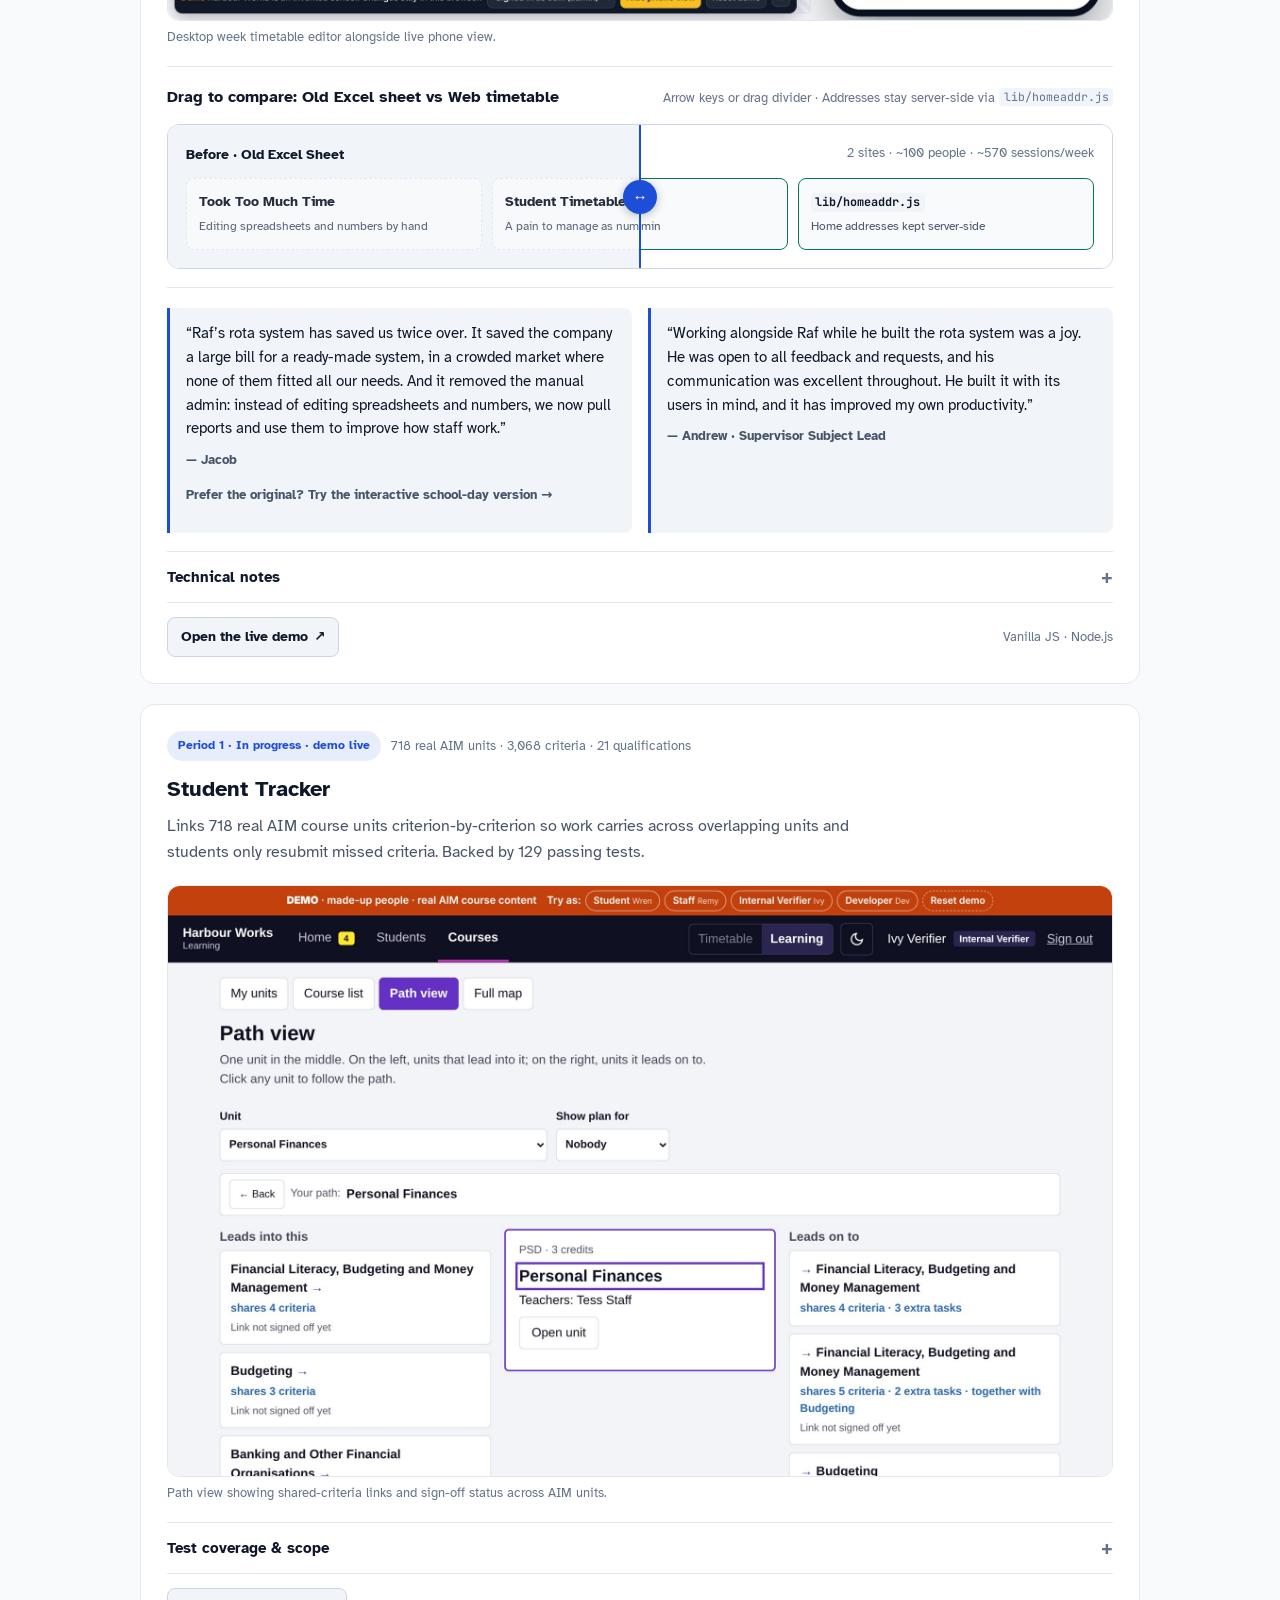
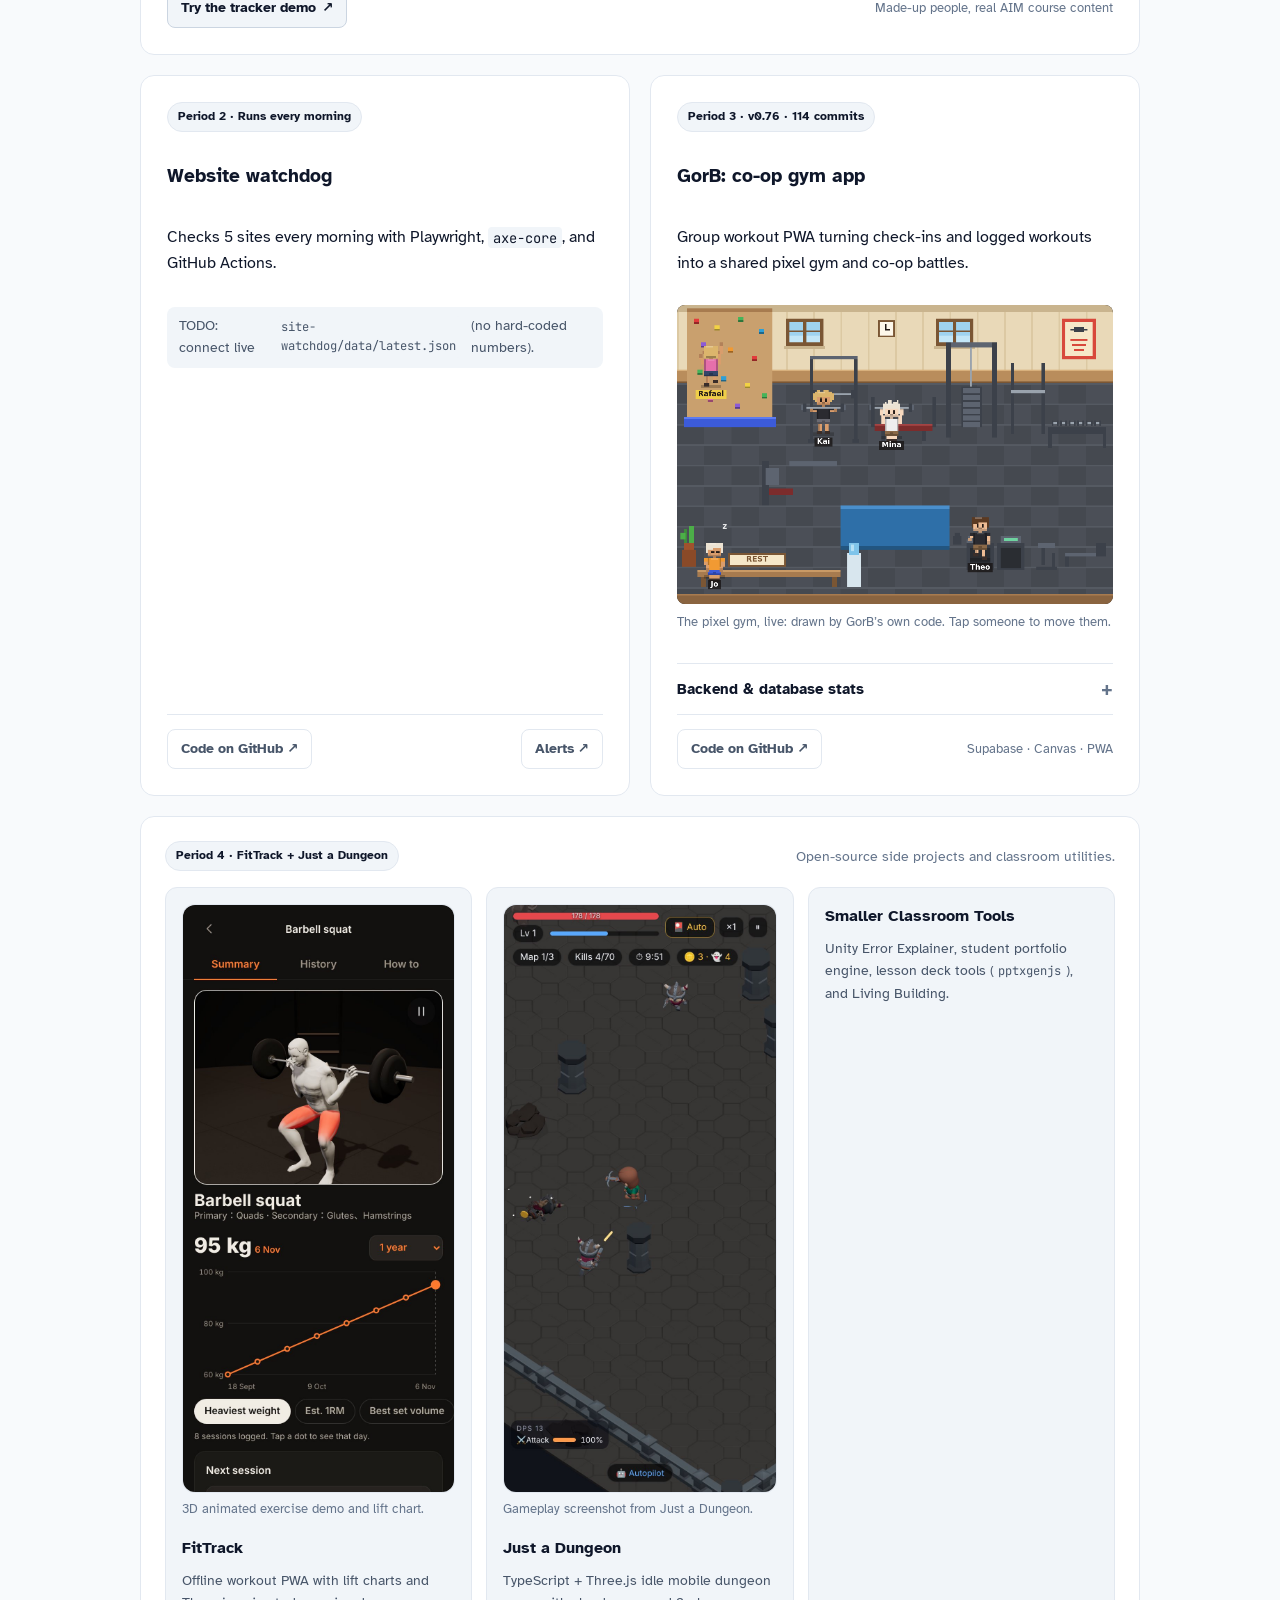
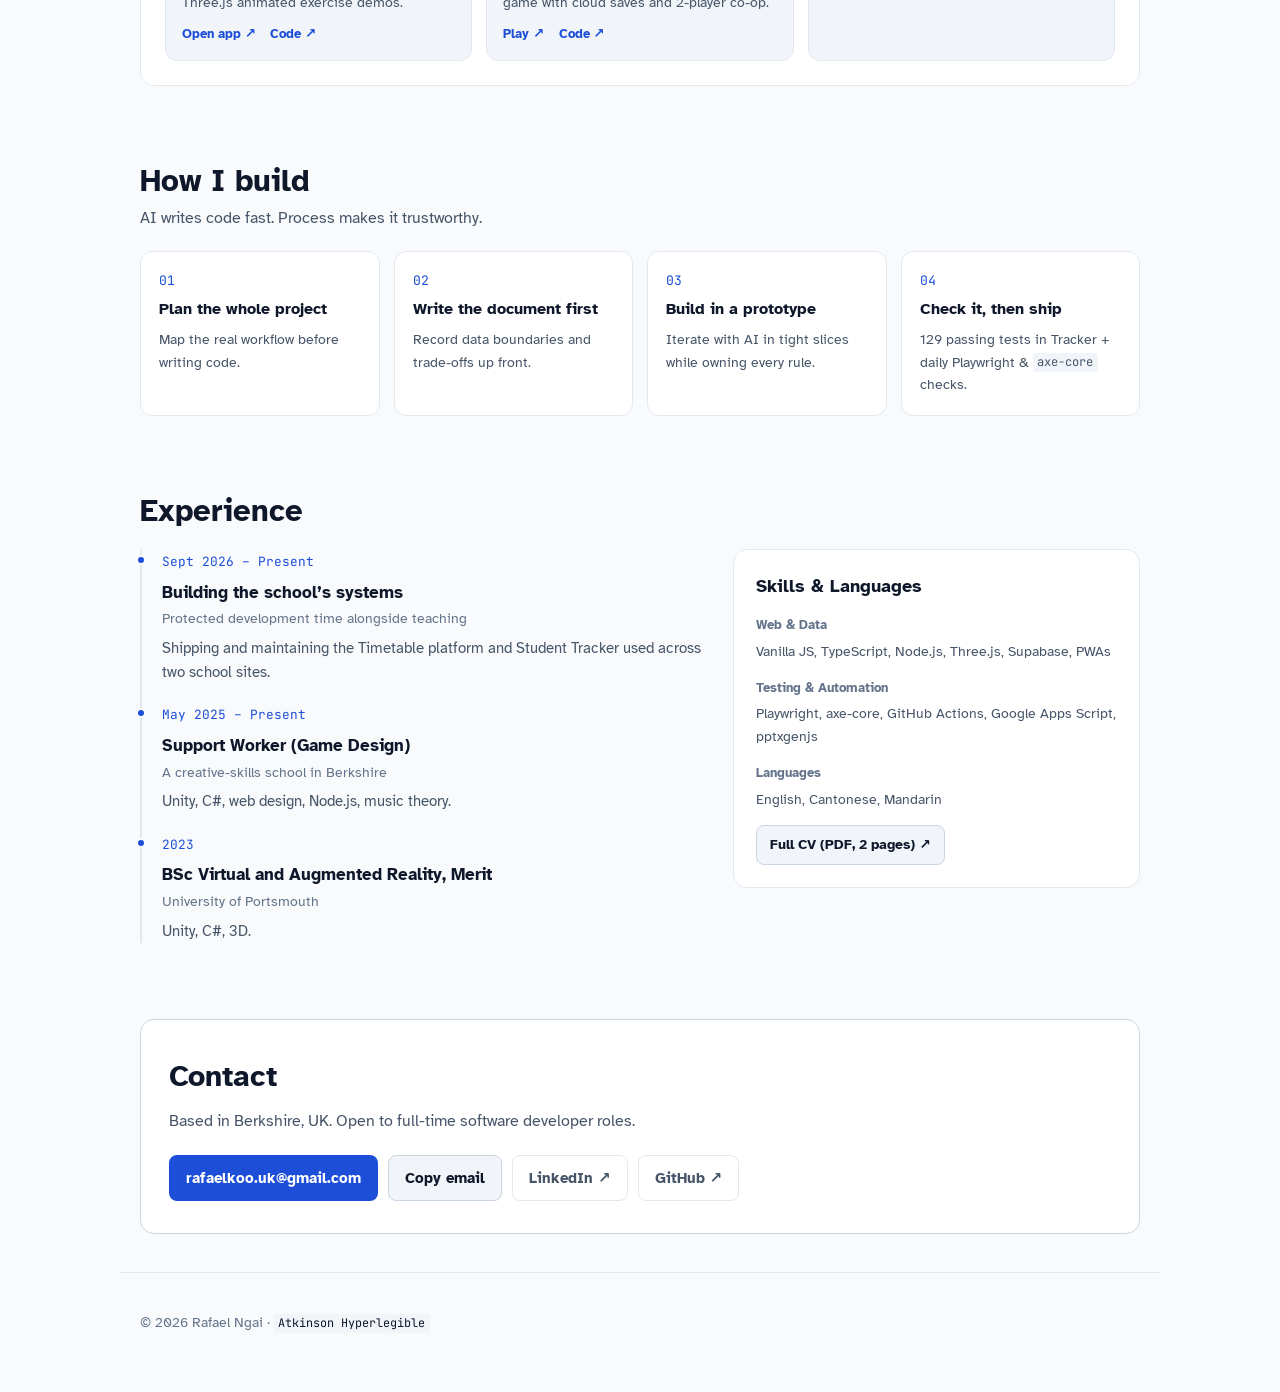
==== commit 8c8ba240: "Make the new design the main page: Gemini's layout + real content + the draggable school-day timetab" ====
--- a/index.html
+++ b/index.html
@@ -1,1226 +1,481 @@
-<!doctype html>
-<html lang="en-GB">
+<!DOCTYPE html>
+<html lang="en">
 <head>
-<meta charset="utf-8">
-<meta name="viewport" content="width=device-width, initial-scale=1, viewport-fit=cover">
-<meta name="description" content="Rafael Ngai: Support Worker (Game Design) who builds the school's timetable platform and learning tracker. Portfolio run by a mini timetable engine.">
-<meta property="og:title" content="Rafael Ngai">
-<meta property="og:description" content="Rafael Ngai: Support Worker (Game Design) who builds the school's timetable platform and learning tracker. Portfolio run by a mini timetable engine.">
+  <meta charset="UTF-8" />
+  <meta name="viewport" content="width=device-width, initial-scale=1.0" />
+  <title>Rafael Ngai — Software Developer</title>
+  <script>
+    document.documentElement.classList.add('js');
+    try { var t = localStorage.getItem('rafael-theme'); if (t) document.documentElement.setAttribute('data-theme', t); } catch (e) {}
+  </script>
+  <link rel="preconnect" href="https://fonts.googleapis.com" />
+  <link rel="preconnect" href="https://fonts.gstatic.com" crossorigin />
+  <link href="https://fonts.googleapis.com/css2?family=Atkinson+Hyperlegible:ital,wght@0,400;0,700;1,400&family=JetBrains+Mono:wght@400;500&display=swap" rel="stylesheet" />
+  <link rel="stylesheet" href="styles.css" />
+<meta name="description" content="Rafael Ngai, software developer in Berkshire, UK. I build the tools that replace the mess: a timetable platform used by ~100 people across two school sites, a course tracker, and a daily website watchdog.">
+<meta property="og:title" content="Rafael Ngai, software developer">
 <meta property="og:image" content="https://rafaelkoo.github.io/img/timetable.jpg">
-<meta name="theme-color" content="#111522">
-<link rel="icon" href="/favicon.svg" type="image/svg+xml">
-<link rel="icon" href="/favicon-32.png" sizes="32x32" type="image/png">
+<link rel="manifest" href="/site.webmanifest">
 <link rel="apple-touch-icon" href="/apple-touch-icon.png">
-<link rel="manifest" href="/site.webmanifest">
-<title>Rafael Ngai</title>
-<link rel="preconnect" href="https://fonts.googleapis.com">
-<link rel="stylesheet" href="https://fonts.googleapis.com/css2?family=Atkinson+Hyperlegible+Next:wght@400;500;700;800&family=Atkinson+Hyperlegible+Mono:wght@400;500;700&display=swap">
-<style>
-/* Layout: the portfolio is a day on a timetable. A slim timetable bar under the header runs the page:
-   its blocks are the sections, the red line is where you are, and moving a block moves the section. */
-:root{--ease:cubic-bezier(.22,1,.36,1);interpolate-size:allow-keywords;
-  --canvas:#EEF0F3; --sheet:#FFFFFF; --sheet-2:#F7F8FA; --rule:#D7DBE1; --rule-2:#E6E9EE;
-  --ink:#14171C; --ink-2:#3C434D; --ink-3:#5F6773;
-  --bar:#111522; --bar-ink:#F2F4F8; --bar-ink-2:#A9B1C0; --bar-rule:#272D3D;
-  --now:#E5322D; --act:#3B5BFD; --act-ink:#FFFFFF; --ok:#16703E; --warn:#B45309;
-  --b-tt:#CDEFB0; --b-tr:#C9E4FF; --b-ft:#FFD8B8; --b-pt:#E8D5FF; --b-how:#FFF0A8; --b-ab:#D3F2EC; --b-ct:#FFD3E1; --b-lunch:#E3E6EB; --b-av:#BDEBCF; --b-ex:#DCE3EE; --b-hi:#FFD24A; --b-gb:#FFC4B8;
-  --b-ink:#14171C;
-  --font:'Atkinson Hyperlegible Next','Atkinson Hyperlegible',Verdana,sans-serif;
-  --mono:'Atkinson Hyperlegible Mono',ui-monospace,Menlo,monospace;
-}
-@media (prefers-color-scheme: dark){:root:not([data-theme="light"]){
-  --canvas:#0F1218; --sheet:#171B23; --sheet-2:#1C212B; --rule:#2C3340; --rule-2:#252B36;
-  --ink:#ECEFF4; --ink-2:#C3C9D3; --ink-3:#97A0AE;
-  --bar:#0A0D14; --bar-ink:#F2F4F8; --bar-ink-2:#9AA3B4; --bar-rule:#232938;
-  --now:#FF5A52; --act:#6E86FF; --act-ink:#0A0D14; --ok:#47C27C; --warn:#F2A541;
-  --b-tt:#3D5A2C; --b-tr:#294765; --b-ft:#6A4329; --b-pt:#4B3870; --b-how:#5E5320; --b-ab:#24544B; --b-ct:#6A3045; --b-lunch:#2B303A; --b-av:#1E5A3B; --b-ex:#36405A; --b-hi:#7A5B00; --b-gb:#6E2F28;
-  --b-ink:#F2F4F8; color-scheme:dark}}
-:root[data-theme="dark"]{
-  --canvas:#0F1218; --sheet:#171B23; --sheet-2:#1C212B; --rule:#2C3340; --rule-2:#252B36;
-  --ink:#ECEFF4; --ink-2:#C3C9D3; --ink-3:#97A0AE;
-  --bar:#0A0D14; --bar-ink:#F2F4F8; --bar-ink-2:#9AA3B4; --bar-rule:#232938;
-  --now:#FF5A52; --act:#6E86FF; --act-ink:#0A0D14; --ok:#47C27C; --warn:#F2A541;
-  --b-tt:#3D5A2C; --b-tr:#294765; --b-ft:#6A4329; --b-pt:#4B3870; --b-how:#5E5320; --b-ab:#24544B; --b-ct:#6A3045; --b-lunch:#2B303A; --b-av:#1E5A3B; --b-ex:#36405A; --b-hi:#7A5B00; --b-gb:#6E2F28;
-  --b-ink:#F2F4F8; color-scheme:dark}
-*{box-sizing:border-box}
-html{background:var(--canvas)}
-body{background:var(--canvas);color:var(--ink);font-family:var(--font);font-size:18px;line-height:1.55}
-a{color:var(--act);text-underline-offset:3px}
-button{font:inherit;color:inherit}
-:focus-visible{outline:3px solid var(--act);outline-offset:2px;border-radius:4px}
-img{max-width:100%;display:block;height:auto}
-.wrap{max-width:1160px;margin:0 auto;padding-left:max(16px,env(safe-area-inset-left,0px));padding-right:max(16px,env(safe-area-inset-right,0px))}
-h1,h2,h3{text-wrap:balance;margin:0;line-height:1.08;letter-spacing:-.02em}
-p{margin:0}
-[hidden]{display:none!important}
-.sr{position:absolute;width:1px;height:1px;overflow:hidden;clip:rect(0 0 0 0);white-space:nowrap}
-
-/* ---------- app header (like the timetable's top bar) ---------- */
-body::before{content:"";position:fixed;inset:0 0 auto;height:env(safe-area-inset-top,0px);z-index:30;background:var(--bar)}
-.app{position:sticky;top:env(safe-area-inset-top,0px);z-index:20;background:var(--bar);color:var(--bar-ink);box-shadow:0 1px 0 var(--bar-rule)}
-.app .wrap{display:flex;flex-wrap:wrap;align-items:center;gap:8px 16px;min-height:56px;padding-block:6px}
-.brand{display:flex;align-items:center;gap:10px;color:var(--bar-ink);text-decoration:none;font-weight:800;font-size:17px;min-height:44px}
-.brand small{display:block;font-weight:400;font-size:13px;color:var(--bar-ink-2)}
-.chip{font-family:var(--mono);font-size:13px;color:var(--bar-ink-2);padding:3px 8px;border:1px solid var(--bar-rule);border-radius:4px}
-.app .grow{flex:1 1 auto}
-.seg{position:relative;display:inline-grid;grid-template-columns:1fr 1fr;border:1px solid var(--bar-rule);border-radius:6px;overflow:hidden}
-.seg button{background:none;border:0;color:var(--bar-ink-2);min-height:40px;padding:0 14px;font-size:15px;cursor:pointer}
-.seg button{position:relative;z-index:1;transition:color .25s}
-.seg button[aria-pressed="true"]{color:#FFFFFF;font-weight:700}
-.ind{position:absolute;top:0;bottom:0;left:0;width:50%;background:var(--act);transition:transform .38s var(--ease)}
-[data-on="developer"]>.ind{transform:translateX(100%)}
-.tbtn{background:none;border:1px solid var(--bar-rule);color:var(--bar-ink);border-radius:6px;min-height:40px;padding:0 12px;font-size:15px;cursor:pointer}
-.tbtn:hover,.seg button:hover{color:#FFFFFF}
-
-/* ---------- the timetable bar ---------- */
-.tt{position:sticky;top:calc(env(safe-area-inset-top,0px) + var(--apph,56px));z-index:15;background:var(--sheet);border-bottom:1px solid var(--rule);box-shadow:0 6px 18px rgba(10,14,25,.06)}
-.tt .wrap{padding-block:8px}
-.tt-top{display:flex;flex-wrap:wrap;align-items:center;justify-content:space-between;gap:4px 12px;margin-bottom:6px}
-.tt-top p{font-size:14px;color:var(--ink-3)}
-.tt-top .acts{display:flex;gap:6px}
-.lbtn{background:var(--sheet-2);border:1px solid var(--rule);border-radius:6px;min-height:36px;padding:0 12px;font-size:14px;cursor:pointer;color:var(--ink-2)}
-.reset2{display:none}
-.lbtn[aria-pressed="true"]{background:var(--act);border-color:var(--act);color:#FFFFFF}
-.strip-scroll{overflow-x:auto;scrollbar-width:thin}
-.strip{position:relative;display:grid;grid-template-columns:repeat(12,minmax(84px,1fr));min-width:1008px;border:1px solid var(--rule);border-radius:6px;background:var(--sheet-2)}
-.slot{position:relative;border-left:1px solid var(--rule-2);padding:20px 4px 4px;min-height:58px}
-.slot:first-child{border-left:0}
-.slot .tm{position:absolute;top:3px;left:6px;font-family:var(--mono);font-size:11px;color:var(--ink-3);white-space:nowrap}
-.slot.target{background:color-mix(in srgb,var(--act) 12%,transparent);outline:2px dashed var(--act);outline-offset:-3px}
-[data-todo]{display:none!important}
-.slot.empty::after{content:"Free period";position:absolute;inset:22px 6px 6px;border:1px dashed var(--rule);border-radius:5px;display:flex;align-items:center;justify-content:center;font-size:12px;color:var(--ink-3)}
-.blk .d3{font-size:12px;font-weight:700;margin-top:2px}
-.blk.lock[data-id="avail"]{background-image:none;border:1.5px solid var(--ok);cursor:pointer}
-.blk{display:flex;flex-direction:column;justify-content:center;width:100%;min-height:34px;padding:4px 8px;border:1px solid rgba(0,0,0,.12);border-radius:5px;background:var(--c);color:var(--b-ink);font-size:13px;font-weight:700;line-height:1.2;text-align:left;cursor:pointer;touch-action:pan-x;user-select:none;transition:transform .15s,box-shadow .15s}
-.blk:hover{box-shadow:0 2px 8px rgba(0,0,0,.15)}
-.blk .d{display:none;font-weight:400;font-size:12px;margin-top:3px;opacity:.85}
-.blk.here{box-shadow:0 0 0 2px var(--ink)}
-.blk.sel{transform:translateY(-3px);box-shadow:0 0 0 3px var(--act),0 6px 14px rgba(0,0,0,.2)}
-.blk.lock{cursor:not-allowed;font-weight:500;background-image:repeating-linear-gradient(135deg,transparent 0 6px,rgba(0,0,0,.06) 6px 12px)}
-.blk.clash{animation:clash .5s}
-.blk.moved{animation:moved .6s}
-@keyframes clash{0%,100%{transform:none}20%,60%{transform:translateX(-5px)}40%,80%{transform:translateX(5px)}}
-@keyframes moved{0%{box-shadow:0 0 0 4px var(--ok)}100%{box-shadow:0 0 0 0 transparent}}
-.slot.clash-slot{background:color-mix(in srgb,var(--now) 16%,transparent)}
-.tt.open .slot{min-height:92px}
-.tt.open .blk{min-height:66px;justify-content:flex-start}
-.tt.open .blk .d{display:block}
-.now{position:absolute;top:0;bottom:0;width:2px;background:var(--now);left:0;pointer-events:none;transition:left .12s linear}
-.now::before{content:attr(data-t);position:absolute;top:2px;left:4px;font-family:var(--mono);font-size:10px;font-weight:700;color:#FFFFFF;background:var(--now);padding:0 4px;border-radius:3px;white-space:nowrap}
-.msg{min-height:22px;margin-top:6px;font-size:14px;color:var(--ink-2)}
-.msg.bad{color:var(--now);font-weight:700}
-.msg.good{color:var(--ok);font-weight:700}
-.ghost{position:fixed;left:0;top:0;z-index:50;pointer-events:none;opacity:.96;box-shadow:0 18px 36px rgba(0,0,0,.28);will-change:transform}
-.blk.lifted{opacity:.3;transform:scale(.96)}
-.slot.nogo{background:color-mix(in srgb,var(--now) 14%,transparent);outline:2px dashed var(--now);outline-offset:-3px}
-.tt.moving .blk:not(.lock):not(.sel){animation:jiggle .28s ease-in-out infinite alternate}
-.tt.moving .slot:nth-child(odd) .blk{animation-delay:-.14s}
-@keyframes jiggle{from{transform:rotate(-1.2deg)}to{transform:rotate(1.2deg)}}
-.now::after{content:"";position:absolute;bottom:-4px;left:-4px;width:10px;height:10px;border-radius:50%;background:var(--now);box-shadow:0 0 0 0 color-mix(in srgb,var(--now) 60%,transparent);animation:pulse 1.8s ease-out infinite}
-@keyframes pulse{0%{box-shadow:0 0 0 0 color-mix(in srgb,var(--now) 55%,transparent)}100%{box-shadow:0 0 0 10px transparent}}
-.sec-head .t{display:inline-block;transform-origin:50% 50%}
-.sec-body > *,.lunch{transition:opacity .45s var(--ease),transform .5s var(--ease)}
-.wait{opacity:.2;transform:translateY(32px)}
-.mess{display:inline-block;white-space:nowrap}
-.mess i{display:inline-block;font-style:normal;animation:settle .36s var(--ease) both;animation-delay:calc(.03s + var(--k) * 18ms)}
-@keyframes settle{0%{transform:translate(calc(var(--x)*.5),calc(var(--y)*.5));color:var(--ink-3)}100%{transform:none}}
-.hero .lede,.hero .ctas,.hero .try,.summary{animation:rise .4s var(--ease) both}.hero .lede{animation-delay:.04s}.hero .ctas{animation-delay:.08s}.hero .try{animation-delay:.12s}.summary{animation-delay:.16s}
-
-@keyframes rise{from{opacity:0;transform:translateY(12px)}to{opacity:1;transform:none}}
-body.dragging,body.dragging *{cursor:grabbing!important}
-
-/* ---------- page ---------- */
-.hero{padding-block:clamp(40px,6vw,72px) clamp(28px,4vw,44px)}
-.hero .k{font-family:var(--mono);font-size:14px;color:var(--ink-3)}
-.hero h1{font-size:clamp(40px,6vw,76px);font-weight:800;letter-spacing:-.04em;margin-top:12px;max-width:14em}
-.hero .lede{font-size:clamp(18px,1.7vw,21px);color:var(--ink-2);max-width:36em;margin-top:18px}
-.hero .ctas{display:flex;flex-wrap:wrap;gap:10px;margin-top:24px}
-.btn{display:inline-flex;align-items:center;gap:8px;min-height:48px;padding:0 20px;border-radius:6px;font-weight:700;text-decoration:none;font-size:16px;cursor:pointer;border:1px solid transparent}
-.btn-act{background:var(--act);color:#FFFFFF}
-.btn-line{border-color:var(--rule);background:var(--sheet);color:var(--ink)}
-.try{margin-top:22px;display:flex;align-items:center;gap:10px;font-size:15px;color:var(--ink-3)}
-.try b{color:var(--ink)}
-.try i{flex:0 0 auto;width:10px;height:10px;border-radius:2px;background:var(--now)}
-
-.summary{display:grid;grid-template-columns:repeat(auto-fit,minmax(min(100%,240px),1fr));gap:1px;background:var(--rule);border:1px solid var(--rule);border-radius:6px;overflow:hidden;margin-top:28px}
-.summary div{background:var(--sheet);padding:16px 18px}
-.summary b{display:block;font-size:14px;color:var(--ink-3);font-weight:500;margin-bottom:4px}
-.summary span{font-size:16px}
-
-#flow{display:flex;flex-direction:column;gap:20px;padding-bottom:20px}
-.sec{background:var(--sheet);border:1px solid var(--rule);border-radius:6px;scroll-margin-top:calc(var(--apph,56px) + var(--tth,110px) + 16px)}
-.sec-head{display:flex;flex-wrap:wrap;align-items:center;gap:8px 14px;padding:14px clamp(18px,3vw,32px);border-bottom:1px solid var(--rule-2)}
-.sw{width:14px;height:14px;border-radius:3px;background:var(--c);border:1px solid rgba(0,0,0,.15)}
-.sec-head .t{font-family:var(--mono);font-size:13px;color:var(--ink-3)}
-.sec-head .st{margin-left:auto;font-size:13px;font-weight:700;color:var(--ok)}
-.sec-head .st.wip{color:var(--warn)}
-.sec-body{padding:clamp(20px,3vw,36px);display:flex;flex-direction:column;gap:24px}
-.sec h2{font-size:clamp(28px,3.4vw,42px);font-weight:800;letter-spacing:-.03em}
-.facts{display:grid;grid-template-columns:repeat(auto-fit,minmax(min(100%,240px),1fr));gap:18px 32px}
-.facts h3{font-size:16px;margin-bottom:4px;letter-spacing:0}
-.facts p{color:var(--ink-2);font-size:16px}
-.shot{border:1px solid var(--rule);border-radius:6px;overflow:hidden;background:var(--sheet-2)}
-.cap{font-size:14px;color:var(--ink-3);margin-top:8px}
-.row{display:flex;flex-wrap:wrap;gap:24px 40px;align-items:center}
-.row > *{min-width:0}
-.phone{flex:0 1 240px;margin:0 auto}
-.phone img{border-radius:28px;box-shadow:0 0 0 7px #151821,0 18px 40px rgba(0,0,0,.25)}
-.links{display:flex;flex-wrap:wrap;align-items:center;gap:10px 22px}
-.links a.more{font-weight:700}
-.stack{font-family:var(--mono);font-size:13px;color:var(--ink-3)}
-.lockbox{display:flex;gap:12px;padding:14px 16px;border:1px solid var(--rule);border-radius:6px;background:var(--sheet-2);font-size:16px;color:var(--ink-2)}
-.lockbox svg{flex:0 0 20px;color:var(--ok);margin-top:3px}
-
-/* developer-only material */
-.dev{border:1px dashed var(--rule);border-radius:6px;padding:16px 18px;background:var(--sheet-2);display:flex;flex-direction:column;gap:10px}
-.dev h3{font-size:15px;letter-spacing:0;display:flex;align-items:center;gap:8px}
-.dev h3::before{content:"</>";font-family:var(--mono);font-size:12px;color:var(--act);border:1px solid var(--act);border-radius:3px;padding:0 4px}
-.dev p,.dev li{font-size:15px;color:var(--ink-2)}
-.dev ul{margin:0;padding-left:20px;display:flex;flex-direction:column;gap:4px}
-.code{overflow-x:auto;margin:0;padding:12px 14px;background:var(--bar);color:#DCE3F0;border-radius:5px;font-family:var(--mono);font-size:13px;line-height:1.55}
-.code .c{color:#8C97AD}.code .k{color:#9DB4FF}.code .s{color:#B5E8A0}
-body[data-view="recruiter"] .dev{display:none}
-body[data-view="developer"] .rec{display:none}
-
-.lunch{display:flex;flex-wrap:wrap;align-items:center;gap:8px 16px;padding:14px clamp(18px,3vw,32px);border:1px dashed var(--rule);border-radius:6px;background:repeating-linear-gradient(135deg,transparent 0 10px,color-mix(in srgb,var(--ink) 4%,transparent) 10px 20px);font-size:16px;color:var(--ink-2)}
-.lunch .t{font-family:var(--mono);font-size:13px;color:var(--ink-3)}
-.lunch.avail a{color:var(--ok);font-weight:700}
-.lunch.avail{border:1px solid color-mix(in srgb,var(--ok) 50%,transparent);background:color-mix(in srgb,var(--ok) 9%,var(--sheet));color:var(--ink)}
-
-.duo{display:grid;grid-template-columns:repeat(auto-fit,minmax(min(100%,380px),1fr));gap:18px}
-.card{border:1px solid var(--rule-2);border-radius:6px;padding:20px;display:flex;flex-direction:column;gap:12px;background:var(--sheet-2)}
-.card h3{font-size:22px}
-.card p{font-size:16px;color:var(--ink-2)}
-.card .phone{flex:none;width:min(55%,200px)}
-.shots{display:grid;grid-template-columns:repeat(4,minmax(0,1fr));gap:18px;margin:4px 0}
-.shots figure{margin:0;display:flex;flex-direction:column;gap:10px;align-items:center}
-.shots img{border-radius:22px;box-shadow:0 0 0 6px #151821,0 14px 30px rgba(0,0,0,.22)}
-.shots figcaption{font-size:14px;color:var(--ink-3);text-align:center}
-.shotnote{font-size:13px;color:var(--ink-3)}
-.gone{display:none!important}
-.summary.metrics b{font-size:24px;font-weight:800;color:var(--ink);letter-spacing:-.01em}
-.summary.metrics span{font-size:15px;color:var(--ink-2)}
-#flow{display:grid;grid-template-columns:repeat(2,minmax(0,1fr));gap:20px}
-#flow>*{grid-column:1/-1;min-width:0}
-#flow>.sec.half.paired{grid-column:auto}
-.sec.half .sec-body h2{font-size:clamp(24px,2.4vw,30px)}
-.sec.half .facts{grid-template-columns:1fr}
-.sec.half .art{grid-template-columns:1fr}
-.sec.half .art figure.wide{grid-column:auto}
-.lead{font-size:18px;line-height:1.5;color:var(--ink-2);margin:0}
-.duo .card .phone{width:min(36%,120px)}
-@media (max-width:900px){#flow>.sec.half.paired{grid-column:1/-1}}
-
-.fold{border:1px solid var(--rule);border-radius:10px;background:var(--sheet)}
-.fold>summary{list-style:none;cursor:pointer;min-height:48px;display:flex;align-items:center;gap:10px;padding:0 16px;font-weight:700;font-size:16px;color:var(--ink)}
-.fold>summary::-webkit-details-marker{display:none}
-.fold>summary::before{content:"+";display:inline-grid;place-items:center;width:22px;height:22px;border-radius:50%;background:var(--sheet-2);font-weight:800;transition:transform .25s}
-.fold[open]>summary::before{content:"\2013"}
-.fold>summary:hover{color:var(--act)}
-.fold>summary:focus-visible{outline:3px solid var(--act);outline-offset:2px;border-radius:10px}
-.fold>*:not(summary){margin:0 16px 16px}.fold::details-content{block-size:0;overflow:hidden;transition:block-size .32s var(--ease),content-visibility .32s allow-discrete}.fold[open]::details-content{block-size:auto}.fold>summary::before{transition:transform .32s var(--ease)}.fold[open]>summary::before{transform:rotate(180deg)}
-.duo .card .phone{width:min(45%,160px)}
-
-.art{display:grid;grid-template-columns:repeat(3,minmax(0,1fr));gap:16px;margin:4px 0}
-.art figure{margin:0;display:flex;flex-direction:column;gap:8px}
-.art figure.wide{grid-column:span 2}.art figure.full{grid-column:1/-1}
-.art img{width:100%;height:auto;border-radius:8px;background:#1b1712}
-.art figure:not(.wide):not(.full) img{aspect-ratio:auto}
-.art figcaption{font-size:14px;color:var(--ink-3)}
-@media (max-width:860px){.art{grid-template-columns:1fr}.art figure.wide,.art figure.full{grid-column:auto}}
-
-.quotes{display:grid;grid-template-columns:repeat(auto-fit,minmax(min(100%,340px),1fr));gap:14px}
-.quote{margin:0;border-left:4px solid var(--c);background:var(--sheet-2);border-radius:0 6px 6px 0;padding:18px 22px;display:flex;flex-direction:column;justify-content:space-between;gap:10px}
-.quote p{font-size:18px;line-height:1.5;color:var(--ink)}
-.quote footer{font-size:15px;color:var(--ink-3)}
-.quote footer b{color:var(--ink-2)}
-.recl{margin:0;padding-left:20px;color:var(--ink-2);font-size:16px;display:flex;flex-direction:column;gap:4px}
-@media (max-width:860px){.shots{grid-template-columns:repeat(2,minmax(0,1fr))}}
-
-.steps{margin:0;padding:0;list-style:none;display:grid;grid-template-columns:repeat(auto-fit,minmax(min(100%,300px),1fr));gap:12px}
-.steps li{border:1px solid var(--rule-2);border-radius:6px;padding:16px;background:var(--sheet-2)}
-.steps b{display:block;margin-bottom:4px}
-.steps span{font-size:15px;color:var(--ink-2)}
-.small{margin:0;padding:0;list-style:none;border-top:1px solid var(--rule-2)}
-.small li{display:flex;flex-wrap:wrap;gap:4px 24px;padding:12px 0;border-bottom:1px solid var(--rule-2);font-size:16px}
-.small b{flex:0 0 220px}
-.small span{flex:1 1 320px;min-width:0;color:var(--ink-2)}
-.about{display:flex;flex-wrap:wrap;gap:24px 40px}
-.photo{flex:0 1 220px;width:100%;max-width:220px;aspect-ratio:4/5;border:1px dashed var(--ink-3);border-radius:6px;display:flex;align-items:center;justify-content:center;font-family:var(--mono);font-size:13px;color:var(--ink-2);background:var(--sheet-2)}
-.about-copy{flex:1 1 420px;min-width:0;display:flex;flex-direction:column;gap:14px}
-.about-copy p{color:var(--ink-2)}
-.skills{margin:0;border-top:1px solid var(--rule-2)}
-.skills div{display:flex;flex-wrap:wrap;gap:2px 20px;padding:10px 0;border-bottom:1px solid var(--rule-2);font-size:16px}
-.skills dt{flex:0 0 140px;font-weight:700}
-.skills dd{flex:1 1 260px;margin:0;color:var(--ink-2)}
-.mailrow{display:flex;flex-wrap:wrap;gap:10px;align-items:center}
-.mail{font-family:var(--mono);font-size:17px;padding:10px 14px;border:1px solid var(--rule);border-radius:6px;background:var(--sheet-2);user-select:all}
-.foot{padding-block:28px;font-size:14px;color:var(--ink-3);display:flex;flex-wrap:wrap;justify-content:space-between;gap:8px 20px}
-.skip{position:absolute;left:12px;top:-60px;z-index:40;background:var(--act);color:#FFFFFF;padding:10px 16px;border-radius:6px;font-weight:700;text-decoration:none;transition:top .15s}
-.skip:focus{top:calc(env(safe-area-inset-top,0px) + 8px)}
-.hirebtn{white-space:nowrap;background:var(--b-hi);color:#14171C;border:0;border-radius:6px;min-height:40px;padding:0 16px;font-size:15px;font-weight:800;cursor:pointer;box-shadow:0 0 0 0 rgba(255,210,74,.6);animation:beckon 2.6s ease-out 3s 3}
-.hirebtn:hover{filter:brightness(1.05)}
-@keyframes beckon{0%{box-shadow:0 0 0 0 rgba(255,210,74,.65)}70%{box-shadow:0 0 0 12px rgba(255,210,74,0)}100%{box-shadow:0 0 0 0 rgba(255,210,74,0)}}
-.blk[data-id="hire"]{border:1.5px solid #14171C;color:#14171C}
-.tl{margin:0;padding:0;list-style:none;border-left:2px solid var(--rule);display:flex;flex-direction:column;gap:22px}
-.tl li{position:relative;display:flex;flex-wrap:wrap;gap:4px 24px;padding-left:22px}
-.tl li::before{content:"";position:absolute;left:-7px;top:6px;width:12px;height:12px;border-radius:50%;background:var(--sheet);border:2px solid var(--act)}
-.tl li.cur::before{background:var(--act)}
-.tl .when{flex:0 0 150px;font-family:var(--mono);font-size:14px;color:var(--ink-3);padding-top:2px}
-.tl .what{flex:1 1 380px;min-width:0;display:flex;flex-direction:column;gap:6px}
-.tl h3{font-size:20px;letter-spacing:-.01em}
-.tl .org{font-size:15px;color:var(--ink-3)}
-.tl .what p{font-size:16px;color:var(--ink-2)}
-.tags{display:flex;flex-wrap:wrap;gap:6px}
-.tags span{font-family:var(--mono);font-size:12px;padding:3px 8px;border-radius:4px;background:var(--sheet-2);border:1px solid var(--rule-2);color:var(--ink-2)}
-.hiremsg{width:100%;min-height:160px;resize:vertical;font:inherit;font-size:16px;line-height:1.5;padding:12px 14px;border:1px solid var(--rule);border-radius:6px;background:var(--sheet-2);color:var(--ink)}
-.bit{position:fixed;z-index:60;width:9px;height:9px;border-radius:2px;pointer-events:none}
-.wdlive{border:1px solid var(--rule);border-radius:8px;overflow:hidden;background:var(--sheet)}
-.wdtop{display:flex;flex-wrap:wrap;justify-content:space-between;gap:4px 16px;padding:10px 16px;background:var(--sheet-2);border-bottom:1px solid var(--rule-2);font-size:14px;color:var(--ink-3)}
-.wdtop b{color:var(--ink)}
-.wdlist{margin:0;padding:0;list-style:none}
-.wdlist li{display:grid;grid-template-columns:14px minmax(0,1fr) 84px 64px 70px;align-items:center;gap:6px 14px;padding:10px 16px;border-top:1px solid var(--rule-2);font-size:15px}
-.wdlist li:first-child{border-top:0}
-.wdlist .dot2{width:10px;height:10px;border-radius:50%}
-.wdlist .ok .dot2{background:var(--ok)}.wdlist .warn .dot2{background:var(--warn)}.wdlist .down .dot2{background:var(--now)}
-.wdlist .nm3{font-weight:700;min-width:0;overflow:hidden;text-overflow:ellipsis;white-space:nowrap}
-.wdlist .nm3 small{display:block;font-weight:400;font-size:13px;color:var(--ink-3);white-space:normal}
-.wdlist .sc{font-family:var(--mono);font-size:14px;text-align:right}
-.wdlist .ld{font-family:var(--mono);font-size:13px;color:var(--ink-3);text-align:right}
-.wdlist svg.spk{width:84px;height:24px;display:block}
-.wdlist svg.spk polyline{fill:none;stroke:var(--act);stroke-width:1.6;stroke-linejoin:round;stroke-linecap:round}
-.wdempty{padding:14px 16px;font-size:15px;color:var(--ink-2)}
-.btn.copied{background:var(--ok);border-color:var(--ok);color:#FFFFFF;justify-content:center}
-.btn .tick{width:18px;height:18px;flex:none}
-.btn .tick path{fill:none;stroke:currentColor;stroke-width:3;stroke-linecap:round;stroke-linejoin:round;stroke-dasharray:24;stroke-dashoffset:24;animation:draw .35s .05s var(--ease) forwards}
-@keyframes draw{to{stroke-dashoffset:0}}
-.hirebtn.booked{background:var(--ok);color:#FFFFFF;animation:none;display:inline-flex;align-items:center;gap:4px;padding:0 12px}
-.hirebtn .tick{width:14px;height:14px}
-.hirebtn .tick path{fill:none;stroke:currentColor;stroke-width:3;stroke-linecap:round;stroke-linejoin:round}
-.wdlist .ring{width:38px;height:38px;justify-self:end;position:relative}
-.wdlist .ring svg{width:38px;height:38px;transform:rotate(-90deg);display:block}
-.wdlist .ring circle{fill:none;stroke-width:4}
-.wdlist .ring .bg{stroke:var(--rule-2)}
-.wdlist .ring .fg{stroke:var(--ok);stroke-linecap:round;transition:stroke-dashoffset 1s var(--ease)}
-.wdlist .warn .ring .fg{stroke:var(--warn)}.wdlist .down .ring .fg{stroke:var(--now)}
-.wdlist .ring b{position:absolute;inset:0;display:grid;place-items:center;font-family:var(--mono);font-size:12px;font-weight:700}
-.wdlist .skel{display:block;height:12px;border-radius:4px;background:linear-gradient(90deg,var(--rule-2) 25%,var(--sheet-2) 50%,var(--rule-2) 75%);background-size:300% 100%;animation:shimmer 1.4s linear infinite}
-.wdlist .skel.c{width:38px;height:38px;border-radius:50%;justify-self:end}
-@keyframes shimmer{from{background-position:100% 0}to{background-position:-200% 0}}
-@media (prefers-reduced-motion: reduce){.wdlist .skel{animation:none}.btn .tick path{animation:none;stroke-dashoffset:0}.ind,.wdlist .ring .fg{transition:none}.toast.show::after{animation:none}}
-.toast::after{content:"";position:absolute;left:14px;right:14px;bottom:4px;height:2px;border-radius:2px;background:currentColor;opacity:.35;transform-origin:left;transform:scaleX(0)}
-.toast.show::after{animation:tbar 2.8s linear forwards}
-@keyframes tbar{from{transform:scaleX(1)}to{transform:scaleX(0)}}
-
-@media (max-width:560px){.wdlist li{grid-template-columns:12px minmax(0,1fr) 44px;}.wdlist svg.spk,.wdlist .ld{display:none}}
-.tbtn[aria-pressed="true"]{background:var(--act);border-color:var(--act);color:#FFFFFF}
-.phonewrap{position:fixed;z-index:12;right:max(24px,env(safe-area-inset-right,0px));top:calc(env(safe-area-inset-top,0px) + var(--apph,56px) + var(--tth,110px) + 16px);bottom:16px;width:392px;display:flex;flex-direction:column;align-items:center;gap:8px}
-.phonebody{flex:1 1 auto;width:392px;max-height:820px;border-radius:44px;background:#0B0D12;padding:12px;box-shadow:0 0 0 1px #2A3040,0 24px 60px rgba(10,14,25,.35)}
-.phonebody iframe{width:100%;height:100%;border:0;border-radius:33px;background:var(--canvas);display:block}
-.phonecap{font-size:13px;color:var(--ink-3);text-align:center}
-body.phone-on main .wrap,body.phone-on .tt .wrap{max-width:none;margin-right:440px;margin-left:max(16px,calc((100vw - 440px - 1160px) / 2))}
-body.phone-on .tt .wrap{margin-right:24px}
-body.embed .phonewrap,body.embed #phoneBtn{display:none!important}
-.mnav,.toast,.tip-phone,.daybtn{display:none}
-.daybtn{flex:0 0 58px;flex-direction:column;align-items:center;justify-content:center;gap:2px;border:1px solid var(--rule);border-radius:8px;background:var(--bar);color:var(--bar-ink);font-size:11px;font-weight:700;cursor:pointer}
-.sheet[hidden],.scrim[hidden]{display:none}
-@media (max-width:700px){
-  .tt{position:fixed;top:auto;bottom:0;left:0;right:0;z-index:25;border-bottom:0;border-top:1px solid var(--rule);box-shadow:0 -8px 24px rgba(10,14,25,.12);padding-bottom:env(safe-area-inset-bottom,0px)}
-  .tt .wrap{padding-block:6px 8px}
-  .tt-top,.tt .msg{display:none}
-  .strip-row{display:flex;align-items:stretch;gap:8px}
-  .strip-row .strip-scroll{flex:1 1 auto;min-width:0;scrollbar-width:none;-webkit-mask-image:linear-gradient(90deg,transparent 0,#000 10px,#000 calc(100% - 14px),transparent 100%);mask-image:linear-gradient(90deg,transparent 0,#000 10px,#000 calc(100% - 14px),transparent 100%)}
-  .strip-row .strip-scroll::-webkit-scrollbar{display:none}
-  .tt .strip{grid-template-columns:repeat(12,minmax(72px,1fr));min-width:864px}
-  .tt .slot{min-height:48px;padding:15px 3px 3px}
-  .tt .slot .tm{font-size:9.5px;top:2px;left:5px}
-  .tt .blk{min-height:28px;padding:3px 7px;font-size:12px}
-  .tt .blk .d,.tt .blk .d3{display:none}
-  .tt .slot.empty::after{inset:17px 4px 4px;font-size:11px}
-  .daybtn{display:flex}
-  .app .seg,#reset,#phoneBtn{display:none!important}
-  .tip-desk{display:none}.tip-phone{display:inline}
-  main{padding-bottom:calc(86px + env(safe-area-inset-bottom,0px))}
-  .hero{padding-block:28px 20px}
-  .hero h1{font-size:clamp(36px,10.5vw,48px)}
-  .hero .lede{font-size:17px}
-  .hero .ctas .btn{flex:1 1 auto;justify-content:center}
-  .summary{grid-template-columns:1fr 1fr}
-  .summary div{padding:12px 14px}
-  .summary span{font-size:15px}
-  #flow{gap:14px}
-  .sec{border-radius:14px}
-  .sec-head{padding:12px 16px}
-  .sec-body{padding:18px 16px 22px;gap:18px}
-  .sec h2{font-size:28px}
-  .shot{margin-inline:-16px;border-radius:0;border-inline:0}
-  .facts{gap:14px}
-  .phone{flex-basis:200px;max-width:220px}
-  .duo{gap:14px}
-  .card{padding:16px}
-  .tl .when{flex-basis:100%}
-  .lunch{border-radius:14px;padding:12px 16px;font-size:15px}
-  .mnav{display:none!important;position:fixed;left:0;right:0;bottom:0;z-index:25;padding:8px max(12px,env(safe-area-inset-right,0px)) calc(10px + env(safe-area-inset-bottom,0px)) max(12px,env(safe-area-inset-left,0px));pointer-events:none}
-  .pill{pointer-events:auto;width:100%;display:flex;align-items:center;gap:10px;min-height:54px;padding:0 18px;border-radius:999px;background:var(--bar);color:var(--bar-ink);border:1px solid var(--bar-rule);box-shadow:0 12px 32px rgba(10,14,25,.35);cursor:pointer;text-align:left}
-  .pill .dot{flex:0 0 10px;width:10px;height:10px;border-radius:50%;background:var(--now);animation:pulse 1.8s ease-out infinite}
-  .pill .pt{font-family:var(--mono);font-size:12px;color:var(--bar-ink-2);white-space:nowrap}
-  .pill .pn{flex:1 1 auto;min-width:0;font-weight:700;font-size:15px;white-space:nowrap;overflow:hidden;text-overflow:ellipsis}
-  .pill .pc{display:inline-flex;align-items:center;gap:4px;font-size:13px;color:var(--bar-ink-2)}
-  .toast{display:block;position:fixed;left:50%;bottom:calc(84px + env(safe-area-inset-bottom,0px));z-index:26;max-width:calc(100% - 32px);transform:translate(-50%,10px);opacity:0;pointer-events:none;background:var(--ink);color:var(--canvas);padding:10px 14px;border-radius:10px;font-size:14px;line-height:1.35;transition:opacity .25s,transform .25s}
-  .toast.show{opacity:1;transform:translate(-50%,0)}
-  .toast.bad{background:var(--now);color:#FFFFFF}
-}
-.scrim{position:fixed;inset:0;z-index:39;background:rgba(8,10,16,.5)}
-.sheet{position:fixed;left:0;right:0;bottom:0;z-index:40;max-height:88vh;max-height:88svh;overflow:auto;overscroll-behavior:contain;background:var(--sheet);color:var(--ink);border-radius:20px 20px 0 0;padding:6px max(16px,env(safe-area-inset-right,0px)) calc(16px + env(safe-area-inset-bottom,0px)) max(16px,env(safe-area-inset-left,0px));box-shadow:0 -12px 40px rgba(10,14,25,.3)}
-.grab{width:42px;height:5px;border-radius:3px;background:var(--rule);margin:4px auto 10px}
-.sheet-head{display:flex;align-items:center;justify-content:space-between;gap:12px}
-.sheet-head h2{font-size:22px}
-.x{display:inline-flex;align-items:center;justify-content:center;width:44px;height:44px;border-radius:50%;border:1px solid var(--rule);background:var(--sheet-2);color:var(--ink);cursor:pointer}
-.sheet-hint{font-size:14px;color:var(--ink-3);margin:6px 0 12px}
-.seg2{position:relative;display:flex;border:1px solid var(--rule);border-radius:8px;overflow:hidden;margin-bottom:12px;background:var(--sheet-2)}
-.seg2 button{position:relative;z-index:1;flex:1;min-height:44px;border:0;background:none;color:var(--ink-2);font-size:15px;cursor:pointer;transition:color .25s}
-.seg2 button[aria-pressed="true"]{color:#FFFFFF;font-weight:700}
-.day{margin:0;padding:0;list-style:none;border:1px solid var(--rule);border-radius:12px;overflow:hidden}
-.day li+li{border-top:1px solid var(--rule-2)}
-.drow2{display:grid;grid-template-columns:92px 12px minmax(0,1fr) auto;align-items:center;gap:10px;width:100%;min-height:54px;padding:8px 14px;border:0;background:var(--sheet);color:var(--ink);text-align:left;cursor:pointer}
-.drow2 .tm2{font-family:var(--mono);font-size:12px;color:var(--ink-3)}
-.drow2 .sw2{width:12px;height:30px;border-radius:3px;background:var(--c);border:1px solid rgba(0,0,0,.12)}
-.drow2 .nm2{font-weight:700;font-size:16px;line-height:1.2}
-.drow2 .nm2 small{display:block;font-weight:400;font-size:13px;color:var(--ink-3)}
-.drow2 .bd{font-size:12px;font-weight:700;padding:2px 8px;border-radius:999px;background:var(--now);color:#FFFFFF}
-.drow2 .bd.lk{background:var(--sheet-2);color:var(--ink-3);border:1px solid var(--rule)}
-.drow2.here{background:color-mix(in srgb,var(--now) 7%,var(--sheet))}
-.drow2.free .nm2{font-weight:400;color:var(--ink-3)}
-.drow2.free .sw2{background:none;border:1px dashed var(--rule)}
-.drow2.locked .sw2{background-image:repeating-linear-gradient(135deg,transparent 0 3px,rgba(0,0,0,.12) 3px 6px)}
-.drow2.sel{background:color-mix(in srgb,var(--act) 12%,var(--sheet));box-shadow:inset 3px 0 0 var(--act)}
-.sheet.moving .drow2:not(.locked) .sw2{animation:jiggle .28s ease-in-out infinite alternate}
-.sheet-msg{min-height:20px;margin:10px 2px;font-size:14px;color:var(--ink-2)}
-.sheet-msg.bad{color:var(--now);font-weight:700}.sheet-msg.good{color:var(--ok);font-weight:700}
-.sheet-acts{display:flex;gap:8px}
-.sheet-acts .lbtn{flex:1;min-height:44px;font-size:15px}
-@media (max-width:640px){
-  .brand small,.chip,.app .grow{display:none}
-  .app .wrap{min-height:48px;padding-block:4px;gap:6px 10px;flex-wrap:nowrap}
-  .brand{font-size:16px;flex:1 1 auto}
-  .seg button{padding:0 10px;font-size:14px;min-height:38px}
-  .tbtn{min-height:38px;padding:0 10px;font-size:14px}
-  .hirebtn{min-height:38px;padding:0 12px;font-size:14px}
-}
-@media (max-width:480px){
-  #reset{display:none}
-  .reset2{display:inline-block}
-  .brand{font-size:15px;white-space:nowrap}
-  .seg button{padding:0 8px;font-size:13px}
-  .hirebtn{padding:0 10px}
-  .tt .wrap{padding-block:6px}
-  .tt-top{margin-bottom:4px;justify-content:flex-end}
-  .tt-top p{display:none}
-  .tt.open .tt-top p{display:block}
-  .lbtn{min-height:34px}
-  .slot{min-height:50px;padding-top:18px}
-  .strip{grid-template-columns:repeat(12,minmax(78px,1fr));min-width:936px}
-  .msg{font-size:13px;margin-top:4px}
-}
-@media (prefers-reduced-motion: reduce){*{animation:none!important;transition:none!important}}
-</style>
-<style>body{margin:0}:root{padding-top:env(safe-area-inset-top,0px);padding-bottom:env(safe-area-inset-bottom,0px)}[hidden]{display:none!important}</style>
+<link rel="icon" href="/favicon.svg">
+<style>.media-frame img{border-radius:inherit}.media-frame:has(img){border:1px solid var(--border-subtle);padding:0;background:none}.pixel-gym-box canvas{max-width:100%}</style>
+<style>.accordion-inner .dev-h{margin:4px 0 6px;font-size:.95rem}.accordion-inner pre.code{overflow-x:auto;margin:0 0 14px;padding:12px 14px;background:#1b2130;color:#DCE3F0;border-radius:8px;font-family:"JetBrains Mono",ui-monospace,monospace;font-size:12.5px;line-height:1.55}.code .c{color:#8C97AD}.code .k{color:#9DB4FF}.code .s{color:#B5E8A0}.spk-wrap{display:inline-flex;align-items:center;gap:8px;margin-left:auto;margin-right:10px}.spk{width:84px;height:24px;display:block}.spk polyline{fill:none;stroke:var(--accent-primary);stroke-width:1.6;stroke-linejoin:round;stroke-linecap:round}.spk-score{font-family:"JetBrains Mono",monospace;font-size:.78rem;color:var(--text-secondary)}@media (max-width:420px){.spk{width:56px}}</style>
+<link rel="stylesheet" href="tt-widget.css">
+<style>.process-step h3{margin:0 0 6px;font-size:1rem}.timeline-item h3{margin:4px 0 2px;font-size:1.08rem}.skill-group h4{margin:0 0 4px;font-size:.84rem;color:var(--text-muted)}.site-footer code{color:var(--text-primary)}</style>
 </head>
 <body>
-
-<a class="skip" href="#main">Skip to content</a>
-<header class="app" id="app">
-  <div class="wrap">
-    <a class="brand" href="#top">Rafael Ngai<small>Software developer · builds the systems a two-site school runs on</small></a>
-    <span class="chip" id="today">Today</span>
-    <span class="grow"></span>
-    <div class="seg" role="group" aria-label="Who is reading"><span class="ind" aria-hidden="true"></span>
-      <button type="button" data-view="recruiter" aria-pressed="true">Recruiter</button>
-      <button type="button" data-view="developer" aria-pressed="false">Developer</button>
+  <a class="skip-link" href="#main">Skip to content</a>
+
+  <!-- Solid Header (no glass-blur) + 2px Scroll Progress -->
+  <header class="site-header" id="top">
+    <span class="scroll-progress" id="scroll-progress" aria-hidden="true"></span>
+    <div class="container header-inner">
+      <a href="#top" class="brand">
+        <span class="brand-name">Rafael Ngai</span>
+        <span class="brand-role">Software developer &middot; builds the systems a two-site school runs on</span>
+      </a>
+
+      <nav class="header-nav" aria-label="Primary">
+        <a href="#work">Work</a>
+        <a href="#process">Process</a>
+        <a href="#experience">Experience</a>
+        <a href="#contact">Contact</a>
+      </nav>
+
+      <div class="header-actions">
+        <div class="segmented-control" role="group" aria-label="Reading mode">
+          <div class="segmented-indicator" aria-hidden="true"></div>
+          <button type="button" class="seg-btn is-active" data-mode="recruiter" aria-pressed="true">Recruiter</button>
+          <button type="button" class="seg-btn" data-mode="technical" aria-pressed="false">Developer</button>
+        </div>
+        <button type="button" class="theme-btn" id="theme-toggle" aria-label="Switch between light and dark theme" aria-pressed="false" title="Light / dark">
+          <span class="theme-sun" aria-hidden="true"></span>
+          <span class="theme-moon" aria-hidden="true"></span>
+        </button>
+        <a href="#contact" class="btn btn-primary btn-sm">Contact</a>
+      </div>
+
+      <button type="button" class="mobile-menu-btn" aria-expanded="false" aria-controls="mobile-drawer" aria-label="Open navigation menu">
+        <span></span><span></span>
+      </button>
     </div>
-    <button type="button" class="tbtn gone" id="phoneBtn" aria-pressed="false" hidden>Phone view</button>
-    <button type="button" class="hirebtn" id="hireBtn">Hire me</button>
-    <button type="button" class="tbtn gone" id="reset">Reset</button>
+
+    <!-- Compact School-Day Scroll-Spy Bar (shown once #draggable-timetable-slot scrolls out of view) -->
+    <div class="day-bar" id="day-bar" aria-label="Portfolio sections">
+      <div class="container day-bar-inner">
+        <span class="day-bar-label">School day</span>
+        <div class="day-pills" role="tablist">
+          <a href="#timetable" class="day-pill is-active" data-section="timetable"><span class="pill-time">Reg</span> Timetable</a>
+          <a href="#tracker" class="day-pill" data-section="tracker"><span class="pill-time">P1</span> Student Tracker</a>
+          <a href="#watchdog" class="day-pill" data-section="watchdog"><span class="pill-time">P2</span> Watchdog</a>
+          <a href="#gorb" class="day-pill" data-section="gorb"><span class="pill-time">P3</span> GorB</a>
+          <a href="#side-projects" class="day-pill" data-section="side-projects"><span class="pill-time">P4</span> FitTrack + Game</a>
+          <a href="#process" class="day-pill" data-section="process"><span class="pill-time">P5</span> How I build</a>
+          <a href="#experience" class="day-pill" data-section="experience"><span class="pill-time">P6</span> Experience</a>
+          <a href="#contact" class="day-pill" data-section="contact"><span class="pill-time">P7</span> Contact</a>
+        </div>
+      </div>
+    </div>
+  </header>
+
+  <!-- Mobile Drawer -->
+  <div class="mobile-drawer" id="mobile-drawer" hidden>
+    <div class="mobile-drawer-backdrop" data-close-drawer></div>
+    <div class="mobile-drawer-panel" role="dialog" aria-modal="true" aria-label="Navigation">
+      <div class="drawer-header">
+        <span class="brand-name">Rafael Ngai</span>
+        <div class="drawer-header-actions">
+          <button type="button" class="theme-btn" aria-label="Switch between light and dark theme" aria-pressed="false" title="Light / dark">
+            <span class="theme-sun" aria-hidden="true"></span>
+            <span class="theme-moon" aria-hidden="true"></span>
+          </button>
+          <button type="button" class="icon-btn" id="drawer-close-btn" data-close-drawer aria-label="Close menu">&times;</button>
+        </div>
+      </div>
+      <div class="drawer-mode">
+        <span class="drawer-label">View mode</span>
+        <div class="segmented-control segmented-control--full" role="group" aria-label="Mobile reading mode">
+          <div class="segmented-indicator" aria-hidden="true"></div>
+          <button type="button" class="seg-btn is-active" data-mode="recruiter" aria-pressed="true">Recruiter</button>
+          <button type="button" class="seg-btn" data-mode="technical" aria-pressed="false">Developer</button>
+        </div>
+      </div>
+      <nav class="drawer-links">
+        <a href="#timetable" data-close-drawer><span>Reg</span> Timetable platform</a>
+        <a href="#tracker" data-close-drawer><span>P1</span> Student Tracker</a>
+        <a href="#watchdog" data-close-drawer><span>P2</span> Website watchdog</a>
+        <a href="#gorb" data-close-drawer><span>P3</span> GorB</a>
+        <a href="#side-projects" data-close-drawer><span>P4</span> FitTrack + Game</a>
+        <a href="#process" data-close-drawer><span>P5</span> How I build</a>
+        <a href="#experience" data-close-drawer><span>P6</span> Experience</a>
+        <a href="#contact" data-close-drawer><span>P7</span> Contact</a>
+      </nav>
+    </div>
   </div>
-</header>
-
-<!-- THE TIMETABLE THAT RUNS THE PAGE -->
-<section class="tt" id="tt" aria-label="Page timetable">
-  <div class="wrap">
-    <div class="tt-top">
-      <p id="ttHint">This page is my school day. Tap a period to jump there, or drag one to reorder the page.</p>
-      <div class="acts">
-        <button type="button" class="lbtn" id="moveMode" aria-pressed="false">Rearrange</button>
-        <button type="button" class="lbtn gone" id="openTT" aria-expanded="false">Expand</button>
-        <button type="button" class="lbtn reset2 gone" id="reset2">Reset</button>
-      </div>
-    </div>
-    <div class="strip-row">
-      <div class="strip-scroll">
-        <div class="strip" id="strip" role="list"></div>
-      </div>
-      <button type="button" class="daybtn" id="dayBtn" aria-haspopup="dialog" aria-controls="sheet" aria-label="My day: rearrange, switch view or reset">
-        <svg aria-hidden="true" width="20" height="20" viewBox="0 0 24 24" fill="none" stroke="currentColor" stroke-width="2.2" stroke-linecap="round"><path d="M4 7h16M4 12h16M4 17h10"></path></svg><span>My day</span></button>
-    </div>
-    <p class="msg" id="msg" role="status" aria-live="polite"></p>
+
+  <main id="main">
+    <!-- Full-width Draggable Timetable Slot under header -->
+    <section class="timetable-hero-slot" id="draggable-timetable-slot" aria-label="School-day timetable">
+      <div class="container">
+        <div class="ttw" id="ttw"><div class="ttw-head"><p class="ttw-lead">This page is my school day. Tap a period to jump there, or drag one to rearrange the day.</p><div class="ttw-tools"><button type="button" class="ttw-reset" hidden>Reset</button><span class="ttw-date" aria-hidden="true"></span></div></div><ol class="ttw-grid" aria-label="My school day"><li class="ttw-slot"><span class="ttw-time">Registration</span><div class="ttw-cell"><a class="ttw-blk" data-b="tt" href="#timetable" aria-describedby="ttwHelp"><span class="ttw-name">Timetable</span></a></div></li><li class="ttw-slot"><span class="ttw-time">Period 1</span><div class="ttw-cell"><a class="ttw-blk" data-b="tr" href="#tracker" aria-describedby="ttwHelp"><span class="ttw-name">Student Tracker</span></a></div></li><li class="ttw-slot"><span class="ttw-time">Period 2</span><div class="ttw-cell"><a class="ttw-blk" data-b="wd" href="#watchdog" aria-describedby="ttwHelp"><span class="ttw-name">Website watchdog</span></a></div></li><li class="ttw-slot"><span class="ttw-time">Period 3</span><div class="ttw-cell"><a class="ttw-blk" data-b="gb" href="#gorb" aria-describedby="ttwHelp"><span class="ttw-name">GorB</span></a></div></li><li class="ttw-slot"><span class="ttw-time">Period 4</span><div class="ttw-cell"><a class="ttw-blk" data-b="ft" href="#side-projects" aria-describedby="ttwHelp"><span class="ttw-name">FitTrack + game</span></a></div></li><li class="ttw-slot"><span class="ttw-time">Lunch</span><div class="ttw-cell"><span class="ttw-blk ttw-locked ttw-lunch" data-b="lunch"><span class="ttw-name">Lunch</span><span class="ttw-sr"> (locked)</span></span></div></li><li class="ttw-slot"><span class="ttw-time">Period 5</span><div class="ttw-cell"><a class="ttw-blk" data-b="how" href="#process" aria-describedby="ttwHelp"><span class="ttw-name">How I build</span></a></div></li><li class="ttw-slot"><span class="ttw-time">Period 6</span><div class="ttw-cell"><a class="ttw-blk" data-b="ex" href="#experience" aria-describedby="ttwHelp"><span class="ttw-name">Work history</span></a></div></li><li class="ttw-slot"><span class="ttw-time">Period 7</span><div class="ttw-cell"><a class="ttw-blk" data-b="ct" href="#contact" aria-describedby="ttwHelp"><span class="ttw-name">Contact</span></a></div></li><li class="ttw-slot"><span class="ttw-time">Period 8</span><div class="ttw-cell"><span class="ttw-free">Free period</span></div></li><li class="ttw-slot"><span class="ttw-time">Period 9</span><div class="ttw-cell"><span class="ttw-free">Free period</span></div></li><li class="ttw-slot"><span class="ttw-time">After school</span><div class="ttw-cell"><a class="ttw-blk ttw-locked ttw-avail" data-b="avail" href="#contact"><span class="ttw-name">Available to start: ask me</span><span class="ttw-sr"> (locked)</span></a></div></li></ol><p id="ttwHelp" class="ttw-sr">Press Enter to jump to this part of the page. Hold Shift and press an arrow key to move it to another period.</p><p class="ttw-live ttw-sr" aria-live="polite"></p></div>
+      </div>
+    </section>
+
+    <!-- Hero (solid text, no gradient headline) -->
+    <section class="hero container">
+      <div class="hero-content">
+        <p class="hero-location hero-stagger">Software developer &middot; Berkshire, UK</p>
+
+        <h1 class="hero-title hero-stagger">
+          I build the tools that replace the mess.
+        </h1>
+
+        <p class="hero-subtitle hero-stagger">
+          A timetable trapped in a spreadsheet. Student work scattered across folders. Progress nobody could see. I find what slows people down and build the software that fixes it.
+        </p>
+
+        <div class="hero-cta-row hero-stagger">
+          <a href="timetable-demo/" target="_blank" rel="noopener noreferrer" class="btn btn-primary">
+            Try the real timetable <span class="arrow-nowrap">&nearr;</span>
+          </a>
+          <button type="button" class="btn btn-secondary copy-email-btn" data-email="rafaelkoo.uk@gmail.com">Copy email</button>
+          <a href="#contact" class="btn btn-ghost">Contact</a>
+        </div>
+      </div>
+
+      <!-- 4-Stat Metrics Strip -->
+      <div class="metrics-strip hero-stagger" aria-label="Key impact metrics">
+        <div class="metric-card">
+          <span class="metric-value">~100 people</span>
+          <span class="metric-label">use the timetable platform across two school sites</span>
+        </div>
+        <div class="metric-card">
+          <span class="metric-value">31,000+ changes</span>
+          <span class="metric-label">made in it by 10 staff in October (~570 sessions/week)</span>
+        </div>
+        <div class="metric-card">
+          <span class="metric-value">718 course units</span>
+          <span class="metric-label">3,068 criteria across 21 qualifications, 129 passing tests</span>
+        </div>
+        <div class="metric-card">
+          <span class="metric-value">5 sites</span>
+          <span class="metric-label">checked every morning by Playwright + axe-core watchdog</span>
+        </div>
+      </div>
+    </section>
+
+    <!-- Flagship Case Studies -->
+    <section class="section container" id="work">
+      <div class="section-intro reveal">
+        <h2>Selected systems</h2>
+      </div>
+
+      <!-- Flagship 1: Timetable (Flat layout, no cards inside cards) -->
+      <article class="case-card reveal" id="timetable">
+        <div class="case-header">
+          <div class="case-meta">
+            <span class="period-badge period-badge--green">Registration &middot; Live &middot; 2 sites &middot; ~100 people</span>
+            <span class="meta-muted">~570 sessions a week</span>
+          </div>
+          <h3>Timetable platform for a two-site school</h3>
+          <p class="case-lead">
+            Replaced a shared Excel sheet with a live editor, a published read-only rota, and a front-desk arrival/pick-up board. 10 staff made 31,000+ changes in October.
+          </p>
+        </div>
+
+        <figure class="media-slot">
+          <div class="media-frame" aria-label="Image slot for Timetable screenshot"><img src="img/timetable.jpg" alt="The timetable editor for a week, with the phone view beside it showing the same day live" width="2000" height="1250" loading="lazy" style="width:100%;height:100%;object-fit:cover;object-position:center;display:block"></div>
+          <figcaption>Desktop week timetable editor alongside live phone view.</figcaption>
+        </figure>
+
+        <!-- Flat Interactive Split-Compare (confirmed wording only) -->
+        <div class="flat-viz" aria-label="Interactive before and after timetable comparison">
+          <div class="flat-viz-head">
+            <h4>Drag to compare: Old Excel sheet vs Web timetable</h4>
+            <span class="meta-muted">Arrow keys or drag divider &middot; Addresses stay server-side via <code>lib/homeaddr.js</code></span>
+          </div>
+
+          <div class="split-stage" id="split-stage" style="--split: 50%">
+            <div class="split-pane split-pane--after" aria-label="After: Web timetable platform">
+              <div class="pane-head pane-head--after">
+                <strong>After &middot; Web Timetable Platform</strong>
+                <span>2 sites &middot; ~100 people &middot; ~570 sessions/week</span>
+              </div>
+              <div class="mock-grid">
+                <div class="mock-cell mock-cell--ok"><strong>Live Editor &amp; Rota</strong><span>10 staff &middot; 31,000+ Oct edits</span></div>
+                <div class="mock-cell mock-cell--ok"><strong>Reports &amp; Desk Board</strong><span>Pull reports, no manual admin</span></div>
+                <div class="mock-cell mock-cell--ok"><strong><code>lib/homeaddr.js</code></strong><span>Home addresses kept server-side</span></div>
+              </div>
+            </div>
+
+            <div class="split-pane split-pane--before" aria-label="Before: Old Excel spreadsheet">
+              <div class="pane-head pane-head--before">
+                <strong>Before &middot; Old Excel Sheet</strong>
+                <span>Harder as student numbers grew</span>
+              </div>
+              <div class="mock-grid">
+                <div class="mock-cell mock-cell--warn"><strong>Took Too Much Time</strong><span>Editing spreadsheets and numbers by hand</span></div>
+                <div class="mock-cell mock-cell--warn"><strong>Student Timetables</strong><span>A pain to manage as numbers grew</span></div>
+                <div class="mock-cell mock-cell--warn"><strong>Manual Admin</strong><span>Harder to pull reports across sites</span></div>
+              </div>
+            </div>
+
+            <button type="button" class="split-handle" id="split-handle" role="slider" aria-label="Compare before and after" aria-valuemin="8" aria-valuemax="92" aria-valuenow="50">
+              <span class="split-grip" aria-hidden="true">&harr;</span>
+            </button>
+          </div>
+        </div>
+
+        <div class="testimonials-grid">
+          <blockquote class="testimonial">
+            &ldquo;Raf&rsquo;s rota system has saved us twice over. It saved the company a large bill for a ready-made system, in a crowded market where none of them fitted all our needs. And it removed the manual admin: instead of editing spreadsheets and numbers, we now pull reports and use them to improve how staff work.&rdquo;
+            <footer>&mdash; Jacob<p class="classic-link"><a href="classic/">Prefer the original? Try the interactive school-day version &rarr;</a></p>
+</footer>
+          </blockquote>
+          <blockquote class="testimonial">
+            &ldquo;Working alongside Raf while he built the rota system was a joy. He was open to all feedback and requests, and his communication was excellent throughout. He built it with its users in mind, and it has improved my own productivity.&rdquo;
+            <footer>&mdash; Andrew &middot; Supervisor Subject Lead</footer>
+          </blockquote>
+        </div>
+
+        <div class="accordion">
+          <button type="button" class="accordion-trigger" aria-expanded="false">
+            <span>Technical notes</span>
+            <span class="accordion-icon" aria-hidden="true">+</span>
+          </button>
+          <div class="accordion-panel" aria-hidden="true" inert>
+            <div class="accordion-inner">
+            <h4 class="dev-h">How the address rule works</h4>
+            <p>The server, not the page, decides who gets addresses. A run's addresses go only to the people on that run or an editor allowed to edit it, and the read is logged without the address itself.</p>
+
+              <p>Built with Vanilla JS and Node.js. <code>lib/homeaddr.js</code> keeps pupil home addresses server-side rather than sending them to general rota views.</p>
+              <div class="tech-tags">
+                <span>Vanilla JS</span><span>Node.js</span><span>lib/homeaddr.js</span><span>Test suites</span>
+              </div>
+            </div>
+          </div>
+        </div>
+
+        <div class="case-footer">
+          <a href="timetable-demo/" target="_blank" rel="noopener noreferrer" class="btn btn-secondary btn-sm">
+            Open the live demo <span class="arrow-nowrap">&nearr;</span>
+          </a>
+          <span class="stack-inline">Vanilla JS &middot; Node.js</span>
+        </div>
+      </article>
+
+      <!-- Flagship 2: Student Tracker (Flat illustrative graph, zero invented AIM unit numbers) -->
+      <article class="case-card reveal" id="tracker">
+        <div class="case-header">
+          <div class="case-meta">
+            <span class="period-badge period-badge--blue">Period 1 &middot; In progress &middot; demo live</span>
+            <span class="meta-muted">718 real AIM units &middot; 3,068 criteria &middot; 21 qualifications</span>
+          </div>
+          <h3>Student Tracker</h3>
+          <p class="case-lead">
+            Links 718 real AIM course units criterion-by-criterion so work carries across overlapping units and students only resubmit missed criteria. Backed by 129 passing tests.
+          </p>
+        </div>
+
+        <figure class="media-slot">
+          <div class="media-frame" aria-label="Image slot for Student Tracker screenshot"><img src="img/tracker-path.jpg" alt="Path view of the Personal Finances unit, showing which units share criteria with it and whether each link is signed off" width="2000" height="1250" loading="lazy" style="width:100%;height:100%;object-fit:cover;object-position:center;display:block"></div>
+          <figcaption>Path view showing shared-criteria links and sign-off status across AIM units.</figcaption>
+        </figure>
+
+        <div class="accordion">
+          <button type="button" class="accordion-trigger" aria-expanded="false">
+            <span>Test coverage &amp; scope</span>
+            <span class="accordion-icon" aria-hidden="true">+</span>
+          </button>
+          <div class="accordion-panel" aria-hidden="true" inert>
+            <div class="accordion-inner">
+            <h4 class="dev-h">How the rules work</h4>
+            <p>Every change is a named action. Its rule is a pure function that returns the writes it wants, and the store saves all of them or none. The page loads the same rule files only to grey out buttons.</p>
+
+              <p>Covers 718 real AIM course units and 3,068 criteria across 21 qualifications, guarded by 129 passing automated tests.</p>
+              <div class="tech-tags">
+                <span>718 AIM Units</span><span>3,068 Criteria</span><span>21 Qualifications</span><span>129 Passing Tests</span>
+              </div>
+            </div>
+          </div>
+        </div>
+
+        <div class="case-footer">
+          <a href="tracker-demo/" target="_blank" rel="noopener noreferrer" class="btn btn-secondary btn-sm">
+            Try the tracker demo <span class="arrow-nowrap">&nearr;</span>
+          </a>
+          <span class="stack-inline">Made-up people, real AIM course content</span>
+        </div>
+      </article>
+
+      <!-- Secondary Grid: Watchdog (Reads live JSON or shows TODO/no invented numbers) + GorB -->
+      <div class="two-col-grid">
+        <article class="case-card case-card--compact reveal" id="watchdog">
+          <div class="case-meta">
+            <span class="period-badge period-badge--purple">Period 2 &middot; Runs every morning</span>
+          </div>
+          <h3>Website watchdog</h3>
+          <p>Checks 5 sites every morning with Playwright, <code>axe-core</code>, and GitHub Actions.</p>
+
+          
+
+          <ul class="status-list" id="watchdog-list" aria-label="Monitored sites">
+            <li class="status-loading">Loading live check from <code>site-watchdog/data/latest.json</code>&hellip;</li>
+          </ul>
+
+          <div class="case-footer">
+            <a href="https://github.com/rafaelkoo/site-watchdog" target="_blank" rel="noopener noreferrer" class="btn btn-ghost btn-sm">Code on GitHub &nearr;</a>
+            <a href="https://github.com/rafaelkoo/site-watchdog/issues" target="_blank" rel="noopener noreferrer" class="btn btn-ghost btn-sm">Alerts &nearr;</a>
+          </div>
+        </article>
+
+        <article class="case-card case-card--compact reveal" id="gorb">
+          <div class="case-meta">
+            <span class="period-badge period-badge--red">Period 3 &middot; v0.76 &middot; 114 commits</span>
+          </div>
+          <h3>GorB: co-op gym app</h3>
+          <p>Group workout PWA turning check-ins and logged workouts into a shared pixel gym and co-op battles.</p>
+
+          <figure class="media-slot" data-gorb-gym><div class="pixel-gym-box"><img src="img/gorb-gym.png" alt="Pixel gym: five friends&#x27; avatars at the squat rack, bench, deadlift platform and treadmill, with one dozing on the rest bench" width="2048" height="1408" loading="lazy" style="width:100%;height:auto;object-fit:cover;object-position:center;display:block"></div><figcaption>Drawn live by GorB&rsquo;s own pixel code, with made-up people. Tap someone to move them.</figcaption></figure>
+
+          <div class="accordion">
+            <button type="button" class="accordion-trigger" aria-expanded="false">
+              <span>Backend &amp; database stats</span>
+              <span class="accordion-icon" aria-hidden="true">+</span>
+            </button>
+            <div class="accordion-panel" aria-hidden="true" inert>
+              <div class="accordion-inner">
+                <p>v0.76, 114 commits, 60 migrations, 37 tables with row-level security, 129 server functions, and 5 Edge Functions on Supabase.</p>
+              </div>
+            </div>
+          </div>
+
+          <div class="case-footer">
+            <a href="https://github.com/rafaelkoo/GorB" target="_blank" rel="noopener noreferrer" class="btn btn-ghost btn-sm">Code on GitHub &nearr;</a>
+            <span class="stack-inline">Supabase &middot; Canvas &middot; PWA</span>
+          </div>
+        </article>
+      </div>
+
+      <!-- Side Projects (Removed Telegram bots & FitTrack dev note) -->
+      <div class="side-projects reveal" id="side-projects">
+        <div class="side-projects-head">
+          <span class="period-badge period-badge--amber">Period 4 &middot; FitTrack + Just a Dungeon</span>
+          <p>Open-source side projects and classroom utilities.</p>
+        </div>
+        <div class="three-col-grid">
+          <div class="mini-card">
+            <figure class="media-slot">
+              <div class="media-frame" aria-label="Image slot for FitTrack"><img src="img/gym.jpg" alt="Barbell squat on an animated 3D model above a chart of heaviest weight over eight weeks (sample data)" width="780" height="1688" loading="lazy" style="width:100%;height:100%;object-fit:cover;object-position:center 18%;display:block"></div>
+              <figcaption>3D animated exercise demo and lift chart.</figcaption>
+            </figure>
+            <h4>FitTrack</h4>
+            <p>Offline workout PWA with lift charts and Three.js animated exercise demos.</p>
+            <div class="mini-links">
+              <a href="https://rafaelkoo.github.io/GymTrackingApp/" target="_blank" rel="noopener noreferrer">Open app &nearr;</a>
+              <a href="https://github.com/rafaelkoo/GymTrackingApp" target="_blank" rel="noopener noreferrer">Code &nearr;</a>
+            </div>
+          </div>
+          <div class="mini-card">
+            <figure class="media-slot">
+              <div class="media-frame" aria-label="Image slot for Just a Dungeon"><img src="img/dungeon.jpg" alt="An archer fighting skeletons in a dungeon on autopilot" width="780" height="1688" loading="lazy" style="width:100%;height:100%;object-fit:cover;object-position:center 40%;display:block"></div>
+              <figcaption>Gameplay screenshot from Just a Dungeon.</figcaption>
+            </figure>
+            <h4>Just a Dungeon</h4>
+            <p>TypeScript + Three.js idle mobile dungeon game with cloud saves and 2-player co-op.</p>
+            <div class="mini-links">
+              <a href="https://rafaelkoo.github.io/Just-a-Dungeon/" target="_blank" rel="noopener noreferrer">Play &nearr;</a>
+              <a href="https://github.com/rafaelkoo/Just-a-Dungeon" target="_blank" rel="noopener noreferrer">Code &nearr;</a>
+            </div>
+          </div>
+          <div class="mini-card">
+            
+            <h4>Smaller Classroom Tools</h4>
+            <p>Unity Error Explainer, student portfolio engine, lesson deck tools (<code>pptxgenjs</code>), and Living Building.</p>
+          </div>
+        </div>
+      </div>
+    </section>
+
+    <!-- Process (GitHub commit bars removed as requested) -->
+    <section class="section container reveal" id="process">
+      <div class="section-intro">
+        <h2>How I build</h2>
+        <p class="section-sub">AI writes code fast. Process makes it trustworthy.</p>
+      </div>
+      <div class="process-grid">
+        <div class="process-step"><span class="step-num">01</span><h3>Plan the whole project</h3><p>Map the real workflow before writing code.</p></div>
+        <div class="process-step"><span class="step-num">02</span><h3>Write the document first</h3><p>Record data boundaries and trade-offs up front.</p></div>
+        <div class="process-step"><span class="step-num">03</span><h3>Build in a prototype</h3><p>Iterate with AI in tight slices while owning every rule.</p></div>
+        <div class="process-step"><span class="step-num">04</span><h3>Check it, then ship</h3><p>129 passing tests in Tracker + daily Playwright &amp; <code>axe-core</code> checks.</p></div>
+      </div>
+    </section>
+
+    <!-- Experience (Sept 2026 - Present) -->
+    <section class="section container reveal" id="experience">
+      <div class="section-intro">
+        <h2>Experience</h2>
+      </div>
+      <div class="exp-layout">
+        <div class="timeline">
+          <div class="timeline-item">
+            <span class="timeline-date">Sept 2026 &ndash; Present</span>
+            <h3>Building the school&rsquo;s systems</h3>
+            <p class="timeline-org">Protected development time alongside teaching</p>
+            <p>Shipping and maintaining the Timetable platform and Student Tracker used across two school sites.</p>
+          </div>
+          <div class="timeline-item">
+            <span class="timeline-date">May 2025 &ndash; Present</span>
+            <h3>Support Worker (Game Design)</h3>
+            <p class="timeline-org">A creative-skills school in Berkshire</p>
+            <p>Unity, C#, web design, Node.js, music theory.</p>
+          </div>
+          <div class="timeline-item">
+            <span class="timeline-date">2023</span>
+            <h3>BSc Virtual and Augmented Reality, Merit</h3>
+            <p class="timeline-org">University of Portsmouth</p>
+            <p>Unity, C#, 3D.</p>
+          </div>
+        </div>
+        <div class="skills-panel">
+          <h3>Skills &amp; Languages</h3>
+          <div class="skill-group"><h4>Web &amp; Data</h4><p>Vanilla JS, TypeScript, Node.js, Three.js, Supabase, PWAs</p></div>
+          <div class="skill-group"><h4>Testing &amp; Automation</h4><p>Playwright, axe-core, GitHub Actions, Google Apps Script, pptxgenjs</p></div>
+          <div class="skill-group"><h4>Languages</h4><p>English, Cantonese, Mandarin</p></div>
+          <a href="cv/Rafael_Ngai_CV.pdf" target="_blank" rel="noopener noreferrer" class="btn btn-secondary btn-sm">Full CV (PDF, 2 pages) &nearr;</a>
+        </div>
+      </div>
+    </section>
+
+    <!-- Contact (Email & LinkedIn only, no phone number) -->
+    <section class="section container reveal" id="contact">
+      <div class="contact-box">
+        <h2>Contact</h2>
+        <p>Based in Berkshire, UK. Open to full-time software developer roles.</p>
+        <div class="contact-actions">
+          <a href="mailto:rafaelkoo.uk@gmail.com" class="btn btn-primary">rafaelkoo.uk@gmail.com</a>
+          <button type="button" class="btn btn-secondary copy-email-btn" data-email="rafaelkoo.uk@gmail.com">Copy email</button>
+          <a href="https://www.linkedin.com/in/rafael-ngai" target="_blank" rel="noopener noreferrer" class="btn btn-ghost">LinkedIn &nearr;</a>
+          <a href="https://github.com/rafaelkoo" target="_blank" rel="noopener noreferrer" class="btn btn-ghost">GitHub &nearr;</a>
+        </div>
+      </div>
+    </section>
+  </main>
+
+  <footer class="site-footer container">
+    <p>&copy; 2026 Rafael Ngai &middot; <code>Atkinson Hyperlegible</code></p>
+  </footer>
+
+  <!-- Non-shifting floating mode indicator & toast -->
+  <div class="mode-pill" id="tech-banner" hidden aria-live="polite">
+    Developer view active: technical panels expanded
   </div>
-</section>
-
-<div class="mnav" id="mnav"><button type="button" class="pill" id="pill" aria-haspopup="dialog" aria-controls="sheet"><i class="dot" aria-hidden="true"></i><span class="pt" id="pillTime">Registration</span><span class="pn" id="pillName">Timetable</span><span class="pc">My day <svg aria-hidden="true" width="14" height="14" viewBox="0 0 24 24" fill="none" stroke="currentColor" stroke-width="2.4" stroke-linecap="round" stroke-linejoin="round"><path d="M18 15l-6-6-6 6"></path></svg></span></button></div>
-<div class="toast" id="toast" aria-hidden="true"></div>
-<p class="sr" id="live2" role="status" aria-live="polite"></p>
-<div class="scrim" id="scrim" hidden></div>
-<section class="sheet" id="sheet" role="dialog" aria-modal="true" aria-labelledby="sheetTitle" hidden>
-  <div class="grab" aria-hidden="true"></div>
-  <div class="sheet-head"><h2 id="sheetTitle">My school day</h2><button type="button" class="x" id="sheetClose" aria-label="Close">
-    <svg aria-hidden="true" width="18" height="18" viewBox="0 0 24 24" fill="none" stroke="currentColor" stroke-width="2.4" stroke-linecap="round"><path d="M6 6l12 12M18 6L6 18"></path></svg></button></div>
-  <p class="sheet-hint" id="sheetHint">This page runs on my timetable. Tap a period to go there.</p>
-  <div class="seg2" role="group" aria-label="Who is reading"><span class="ind" aria-hidden="true"></span><button type="button" data-view="recruiter" aria-pressed="true">Recruiter</button><button type="button" data-view="developer" aria-pressed="false">Developer</button></div>
-  <ol class="day" id="day"></ol>
-  <p class="sheet-msg" id="sheetMsg" role="status" aria-live="polite"></p>
-  <div class="sheet-acts"><button type="button" class="lbtn" id="mMove" aria-pressed="false">Rearrange</button><button type="button" class="lbtn" id="mReset">Reset</button></div>
-</section>
-<aside class="phonewrap" id="phoneWrap" hidden aria-label="Phone view of this page"><div class="phonebody"><iframe id="phoneFrame" title="This portfolio at phone size" loading="lazy"></iframe></div><p class="phonecap">Phone view · same page, live. Move a block on either side.</p></aside>
-<main id="top"><span id="main" tabindex="-1"></span>
-  <div class="wrap">
-    <section class="hero">
-      <p class="k">Software developer · Berkshire, UK</p>
-      <h1>I build the tools that replace <span class="sr">the mess.</span><span class="mess" aria-hidden="true"><i style="--k:0;--x:1px;--y:-41px;--r:10deg">t</i><i style="--k:1;--x:-34px;--y:-51px;--r:28deg">h</i><i style="--k:2;--x:-28px;--y:-14px;--r:34deg">e</i> <i style="--k:4;--x:-33px;--y:4px;--r:-13deg">m</i><i style="--k:5;--x:-36px;--y:-49px;--r:15deg">e</i><i style="--k:6;--x:13px;--y:-52px;--r:-10deg">s</i><i style="--k:7;--x:-29px;--y:10px;--r:14deg">s</i><i style="--k:8;--x:-33px;--y:12px;--r:-25deg">.</i></span></h1>
-      <p class="lede">A timetable trapped in a spreadsheet. Student work scattered across folders. Progress nobody could see. I find what slows people down and build the software that fixes it, with AI writing much of the code and me deciding what it does and testing it before anyone relies on it.</p>
-      <div class="ctas">
-        <a class="btn btn-act" href="timetable-demo/">Try the real timetable ↗</a>
-        <button type="button" class="btn btn-line" id="copyHero">Copy email</button>
-        <a class="btn btn-line" href="#contact">Contact</a>
-      </div>
-      <p class="try"><i aria-hidden="true"></i><span><b>Try it:</b> drag a block in the timetable above. Lunch is locked.</span></p>
-      <div class="summary metrics" aria-label="In numbers">
-        <div><b>~100 people</b><span>use my timetable platform across two school sites</span></div>
-        <div><b>31,000+ changes</b><span>made in it by 10 staff in October</span></div>
-        <div><b>718 course units</b><span>linked in the Student Tracker, backed by 129 tests</span></div>
-        <div><b>5 sites</b><span>checked every morning by my watchdog</span></div>
-      </div>
-    </section>
-
-    <div id="flow">
-
-      <!-- TIMETABLE -->
-      <section class="sec" id="s-tt" style="--c:var(--b-tt)" aria-labelledby="h-tt">
-        <div class="sec-head"><span class="sw"></span><span class="t" data-time></span><span class="st">Live · 2 sites · ~100 people</span></div>
-        <div class="sec-body">
-          <h2 id="h-tt">Timetable platform for a two-site school</h2>
-          <div class="shot"><img src="img/timetable.jpg" alt="The timetable editor for a week, with the phone view beside it showing the same day live" width="2000" height="1250" loading="lazy"></div>
-          <div class="facts">
-            <div><h3>The problem</h3><p>The timetable lived in Excel, and I hated reading it there. Finding who was where meant scrolling a spreadsheet.</p></div>
-            <div><h3>What I built</h3><p>An editor for building the week, a published read-only rota, and a front-desk board for arrivals and pick-ups, with breaks, transport and mentoring slots.</p></div>
-            <div><h3>What changed</h3><p>Two sites now run their day from it, and about 100 people at the school use it. In October alone, 10 staff made over 31,000 changes in it, across about 570 timetabled sessions a week for roughly 170 students and 50 staff.</p></div>
-          </div>
-          <div class="quotes">
-          <blockquote class="quote">
-            <p>“Raf’s rota system has saved us twice over. It saved the company a large bill for a ready-made system, in a crowded market where none of them fitted all our needs. And it removed the manual admin: instead of editing spreadsheets and numbers, we now pull reports and use them to improve how staff work.”</p>
-            <footer><b>Jacob</b></footer>
-          </blockquote>
-          <blockquote class="quote">
-            <p>“Working alongside Raf while he built the rota system was a joy. He was open to all feedback and requests, and his communication was excellent throughout. He built it with its users in mind, and it has improved my own productivity.”</p>
-            <footer><b>Andrew</b> · Supervisor Subject Lead</footer>
-          </blockquote>
-          </div>
-          <details class="fold"><summary>On the phone, and how pupils&#39; addresses stay private</summary>
-          <div class="row">
-            <div style="flex:1 1 360px;display:flex;flex-direction:column;gap:14px">
-              <h3 style="font-size:22px">On the phone, and on the way to every pick-up</h3>
-              <p style="color:var(--ink-2)">Staff on the move see who is where right now and tick breaks. A driver taps a journey and gets each stop with a Google Maps button.</p>
-              <div class="lockbox"><svg aria-hidden="true" width="20" height="20" viewBox="0 0 24 24" fill="none" stroke="currentColor" stroke-width="2" stroke-linecap="round" stroke-linejoin="round"><rect x="4" y="10" width="16" height="11" rx="2"></rect><path d="M8 10V7a4 4 0 0 1 8 0v3"></path></svg><p>Pupils' home addresses never travel with the timetable data. The server keeps them apart, hands a run's addresses only to accounts allowed to plan that run, and logs every read.</p></div>
-            </div>
-            <div class="phone"><img src="img/phone-map.jpg" alt="Phone view of a minibus run from home to school, listing each pupil with a Map button" width="780" height="1688" loading="lazy"></div>
-          </div>
-          </details>
-          <div class="dev">
-            <h3>How the address rule works</h3>
-            <p>The server, not the page, decides who gets addresses. A run's addresses go only to the people on that run or an editor allowed to edit it, and the read is logged without the address itself.</p>
-<pre class="code"><span class="c">// abridged from lib/homeaddr.js</span>
-<span class="k">function</span> forBlock(me, q, who) {
-  <span class="k">const</span> s = store.get(<span class="s">'sessions'</span>, q.wk + <span class="s">'|'</span> + q.sid)?.data?.s;
-  <span class="k">const</span> onIt = staffIdOf(me) &amp;&amp; [s.staffId, ...helpersOf(s)].includes(staffIdOf(me));
-  <span class="k">const</span> ed = me.role === <span class="s">'join'</span> || perms.canEditSession(me.role, s);
-  <span class="k">if</span> (!onIt &amp;&amp; !ed) <span class="k">return</span> { status: 403 };   <span class="c">// no address leaves the server</span>
-  store.audit({ who, op: <span class="s">'homeaddr-read'</span>, n: count });  <span class="c">// who read, never what</span>
-  ...
-}</pre>
-            <ul><li>Every record carries an etag, so a save is refused if someone else changed that record first.</li><li>New work goes into a prototype copy and is tested by checklist and automated suites before it reaches the live site.</li></ul>
-          </div>
-          <div class="links"><a class="more" href="timetable-demo/">Open the live demo ↗</a><span class="stack">Vanilla JS · Node.js · per-record document store · test suites · audit log</span></div>
-        </div>
-      </section>
-
-      <!-- TRACKER -->
-      <section class="sec" id="s-tr" style="--c:var(--b-tr)" aria-labelledby="h-tr">
-        <div class="sec-head"><span class="sw"></span><span class="t" data-time></span><span class="st wip">In progress · demo live</span></div>
-        <div class="sec-body">
-          <h2 id="h-tr">Student Tracker</h2>
-          <div class="facts">
-            <div><h3>The problem</h3><p>Evidence of what students had learned was scattered and untidy, and near-identical coursework had to be done twice for overlapping units.</p></div>
-            <div><h3>What I'm building</h3><p>One platform that links 718 real course units (3,068 criteria across 21 qualifications) criterion by criterion. Students hand in work per task, staff mark per criterion, and Internal Verifiers check every passed unit.</p></div>
-            <div><h3>What will change</h3><p>Work done for one unit counts towards another, and a student who misses one criterion resubmits only that one.</p></div>
-          </div>
-          <div><div class="shot"><img src="img/tracker-path.jpg" alt="Path view of the Personal Finances unit, showing which units share criteria with it and whether each link is signed off" width="2000" height="1250" loading="lazy"></div><p class="cap">Path view: which units share criteria with Personal Finances, and which links have been signed off.</p></div>
-          <div class="dev">
-            <h3>How the rules work</h3>
-            <p>Every change is a named action. Its rule is a pure function that returns the writes it wants, and the store saves all of them or none. The page loads the same rule files only to grey out buttons.</p>
-<pre class="code"><span class="c">// abridged: every action has the same shape</span>
-register({ name: <span class="s">'markWork'</span>, role: <span class="s">'staff'</span>, run(ctx, input) {
-  <span class="k">if</span> (!teacher &amp;&amp; !mentor) <span class="k">return</span> { error: <span class="s">'Only this unit\'s teachers…'</span> };
-  <span class="k">return</span> { writes, notes: [<span class="s">'Marks saved.'</span>] };
-}});
-
-<span class="c">// lib/store.js: all of it or none of it</span>
-writeMany(ops) {
-  <span class="k">for</span> (<span class="k">const</span> op <span class="k">of</span> ops) <span class="k">if</span> (etagOf(op) !== op.ifMatch) <span class="k">return</span> { conflict: <span class="k">true</span> };
-  ops.forEach(write);
-}</pre>
-            <ul><li>129 automated tests, plain Node, nothing to install.</li><li>Each person's browser only receives the records that person may see.</li><li>Decisions are written down as numbered decision records before the code.</li></ul>
-          </div>
-          <div class="links"><a class="btn btn-act" href="tracker-demo/">Try the tracker demo ↗</a><span style="font-size:15px;color:var(--ink-3)">Made-up people, real AIM course content. Switch roles; it resets.</span></div>
-        </div>
-      </section>
-
-      <!-- FITTRACK + DUNGEON -->
-      <section class="sec" id="s-ft" style="--c:var(--b-ft)" aria-labelledby="h-ft">
-        <div class="sec-head"><span class="sw"></span><span class="t" data-time></span><span class="st">Live · open source</span></div>
-        <div class="sec-body">
-          <h2 id="h-ft">FitTrack, and a game on the side</h2>
-          <div class="duo">
-            <article class="card">
-              <span class="stack">PWA · Three.js · no backend</span>
-              <h3>FitTrack</h3>
-              <p>I trained five days a week and guessed at whether I was improving. Now every set is logged against last session, every lift has a chart, and every exercise has an animated 3D demo.</p>
-              <div class="dev"><h3>Under the hood</h3><ul><li>A Three.js mannequin with two-bone IK and 94 keyframed movements across 93 exercises.</li><li>Plain ES modules, no build step; a service worker makes it work offline.</li></ul></div>
-              <div class="links"><a class="more" href="https://rafaelkoo.github.io/GymTrackingApp/" target="_blank" rel="noopener">Open the app ↗</a><a href="https://github.com/rafaelkoo/GymTrackingApp" target="_blank" rel="noopener">Code ↗</a></div>
-              <div class="phone"><img src="img/gym.jpg" alt="Barbell squat on an animated 3D model above a chart of heaviest weight over eight weeks (sample data)" width="780" height="1688" loading="lazy"></div>
-            </article>
-            <article class="card">
-              <span class="stack">TypeScript · Three.js · Supabase</span>
-              <h3>Just a Dungeon</h3>
-              <p>An idle dungeon game for phones that plays itself until you take over, with cloud saves, leaderboards and 2-player co-op.</p>
-              <div class="dev"><h3>Under the hood</h3><ul><li>A fixed 60-steps-a-second simulation kept separate from rendering.</li><li>GitHub Actions builds and deploys it on every push to main.</li></ul></div>
-              <div class="links"><a class="more" href="https://rafaelkoo.github.io/Just-a-Dungeon/" target="_blank" rel="noopener">Play ↗</a><a href="https://github.com/rafaelkoo/Just-a-Dungeon" target="_blank" rel="noopener">Code ↗</a></div>
-              <div class="phone"><img src="img/dungeon.jpg" alt="An archer fighting skeletons in a dungeon on autopilot" width="780" height="1688" loading="lazy"></div>
-            </article>
-          </div>
-        </div>
-      </section>
-
-      <!-- WEBSITE WATCHDOG -->
-      <section class="sec half" id="s-wd" style="--c:var(--b-pt)" aria-labelledby="h-wd">
-        <div class="sec-head"><span class="sw"></span><span class="t" data-time></span><span class="st">Runs every morning</span></div>
-        <div class="sec-body">
-          <h2 id="h-wd">Website watchdog</h2>
-          <p class="lead">Every morning it checks my five sites on desktop and phone, scores them, and raises its own alerts when something breaks.</p>
-          <details class="fold"><summary>The problem, what I built, what changed</summary>
-          <div class="facts">
-            <div><h3>The problem</h3><p>I run several sites on my own, and nobody tells me when one breaks. A broken link or a layout that scrolls sideways on phones could sit there for weeks.</p></div>
-            <div><h3>What I built</h3><p>Every morning it opens each site in a real browser at desktop and phone size, checks speed, errors, links and accessibility, keeps a history, and opens a GitHub issue when something gets worse.</p></div>
-            <div><h3>What changed</h3><p>On its first run it found three real problems: low-contrast labels on this page and the tracker demo, which I fixed, and zoom turned off in my game, which is deliberate.</p></div>
-          </div>
-          </details>
-          <div class="wdlive" id="wdLive" aria-live="polite">
-            <div class="wdtop"><b>Latest check</b><span id="wdWhen">Loading the live results…</span></div>
-            <ul class="wdlist" id="wdList"></ul>
-          </div>
-          <div class="dev">
-            <h3>How it decides</h3>
-<pre class="code"><span class="c">// abridged from watchdog.mjs: 100 is perfect</span>
-s -= Math.min(30, 10 * v.jsErrors.length);                       <span class="c">// page errors</span>
-s -= Math.min(40, axe.reduce((a, x) =&gt; a + IMPACT[x.impact], 0)); <span class="c">// critical 8, serious 4</span>
-s -= v.overflowPx &gt; 1 ? 10 : 0;                                   <span class="c">// scrolls sideways on a phone</span>
-s -= Math.min(20, 5 * brokenLinks.length);
-
-<span class="c">// an alert only for what is new or worse, so it never nags about known issues</span>
-<span class="k">if</span> (score &lt;= prev.score - 10) problems.push(<span class="s">`Score dropped from ${prev.score}`</span>);</pre>
-            <ul><li>Runs on GitHub Actions at 06:17 every day, free, with no passwords to manage.</li><li>The issue closes itself when the next check is clean.</li><li>Accepted exceptions are written down with the reason, not silently ignored.</li></ul>
-          </div>
-          <div class="links"><a class="more" href="https://github.com/rafaelkoo/site-watchdog" target="_blank" rel="noopener">Code on GitHub ↗</a><a href="https://github.com/rafaelkoo/site-watchdog/issues" target="_blank" rel="noopener">Current alerts ↗</a><span class="stack">Node.js · Playwright · axe-core · GitHub Actions</span></div>
-        </div>
-      </section>
-
-      <!-- GORB -->
-      <section class="sec half" id="s-gb" style="--c:var(--b-gb)" aria-labelledby="h-gb">
-        <div class="sec-head"><span class="sw"></span><span class="t" data-time></span><span class="st">114 updates in 17 days</span></div>
-        <div class="sec-body">
-          <h2 id="h-gb">GorB: a gym app that turns training into a co-op game</h2>
-          <p class="lead">A group gym app where real training powers a co-op pixel game, with every battle and coin decided by the server.</p>
-          <details class="fold"><summary>The problem, what I built, what changed</summary>
-          <div class="facts">
-            <div><h3>The problem</h3><p>FitTrack, my earlier gym app, lived on one phone, so only I could see it. My friends and I kept our personal bests in a shared Excel sheet, and nobody could see who had actually been to the gym.</p></div>
-            <div><h3>What I built</h3><p>A group app where real training powers a game. You check in with a photo and log workouts with weight suggestions that follow your goal. Your training sets your pixel character's stats. Your group trains in a shared pixel gym, battles "excuse monsters" like the Couch Monster, and takes on a weekly co-op boss.</p></div>
-            <div><h3>What changed</h3><p>It grew from a check-in app into a game in 17 days: 114 updates, now version 0.76. FitTrack's features came across with an import for my old data, and FitTrack itself stays as the one-person version.</p></div>
-          </div>
-          </details>
-          <div class="art">
-            <figure class="wide"><img src="img/gorb-gym.png" alt="Pixel gym: five friends' avatars at the squat rack, bench, deadlift platform and treadmill, with one dozing on the rest bench" width="2048" height="1408" loading="lazy"><figcaption>The group's pixel gym: everyone stands at the station for what they trained today</figcaption></figure>
-          </div>
-          <p class="shotnote">Drawn by the app's own code with made-up people. The real app is for my friends, so it needs a sign-in.</p>
-          <details class="fold"><summary>The excuse monsters, and how the game stays fair</summary>
-          <div class="art"><figure><img src="img/gorb-battle.png" alt="Battle: a pixel character, seen from behind, facing the Couch Monster, a grinning brown sofa" width="1600" height="1120" loading="lazy"><figcaption>Battling the Couch Monster</figcaption></figure><figure class="full"><img src="img/gorb-monsters.png" alt="Ten excuse monsters and their evolved forms, such as the Couch Monster becoming the Yoga Mat Guardian and the Snooze Clock becoming the Early-Bird Clock" width="2200" height="540" loading="lazy"><figcaption>Excuse monsters and their good-habit forms: 18 species, all drawn in code</figcaption></figure></div>
-          <div class="rec"><ul class="recl"><li>Every battle, catch and coin is decided by the database (129 server functions), so nobody can cheat by editing the app.</li><li>Privacy rules on all 37 tables: you only see your groupmates.</li><li>Weight suggestions follow your goal's rep range, step back when you plateau, and suggest a swap if you stay stuck.</li><li>Database changes deploy themselves from GitHub.</li></ul></div>
-          </details>
-          <div class="dev">
-            <h3>The server decides, not the phone</h3>
-<pre class="code"><span class="c">-- abridged from supabase/migrations: the app can only ASK to buy something</span>
-<span class="k">create function</span> shop_buy(p_item text, p_qty int) <span class="k">returns</span> jsonb
-<span class="k">language</span> plpgsql <span class="k">security definer</span> <span class="k">as</span> $$
-<span class="k">begin</span>
-  <span class="k">if</span> auth.uid() <span class="k">is null then raise exception</span> <span class="s">'Not signed in'</span>; <span class="k">end if</span>;
-  <span class="k">if</span> p_qty &lt; 1 <span class="k">or</span> p_qty &gt; 20 <span class="k">then raise exception</span> <span class="s">'Can’t buy that'</span>; <span class="k">end if</span>;
-  <span class="c">-- coins are checked and taken in the same step, so a double tap can't spend twice</span>
-  <span class="k">if not</span> spend_coins(auth.uid(), price * p_qty) <span class="k">then raise exception</span> <span class="s">'Not enough coins'</span>; <span class="k">end if</span>;
-  <span class="k">insert into</span> user_items ... <span class="k">on conflict do update set</span> qty = qty + p_qty;
-<span class="k">end</span> $$;</pre>
-            <ul><li>59 database migrations, each applied automatically by GitHub Actions and safe to run twice.</li><li>Photos are re-encoded on the phone, which drops GPS data, and are deleted after 7 days (chat photos after 5).</li><li>Five Edge Functions send push notifications and the weekly summaries, in each person's own language (English or 繁中).</li><li>The pixel gym, avatars, 18 monsters and their evolved forms are all drawn on a canvas in code, not from image files.</li></ul>
-          </div>
-          <div class="links"><a class="more" href="https://github.com/rafaelkoo/GorB" target="_blank" rel="noopener">Code on GitHub ↗</a><span class="stack">Supabase (Postgres, Auth, Storage, Edge Functions) · Web Push · Canvas pixel art · Three.js · PWA</span></div>
-        </div>
-      </section>
-
-      <!-- LUNCH (locked) -->
-      <div class="lunch" id="s-lunch"><span class="t" data-time></span><b>Lunch.</b><span>Locked on the timetable, like a real break. Good moment to <a href="timetable-demo/">open the timetable demo ↗</a></span></div>
-
-      <!-- EXPERIENCE -->
-      <section class="sec" id="s-ex" style="--c:var(--b-ex)" aria-labelledby="h-ex">
-        <div class="sec-head"><span class="sw"></span><span class="t" data-time></span></div>
-        <div class="sec-body">
-          <h2 id="h-ex">Experience</h2>
-          <ol class="tl">
-            <li class="cur"><span class="when">Oct 2026 – now</span><div class="what">
-              <h3>Building the school's systems</h3>
-              <p class="org">Protected development time each week, alongside teaching</p>
-              <p>I design and build the timetable platform both sites run on, used by about 100 people at the school, and the learning tracker now in development.</p>
-              <div class="tags"><span>JavaScript</span><span>Node.js</span><span>Document store</span><span>Automated tests</span></div>
-            </div></li>
-            <li class="cur"><span class="when">May 2025 – now</span><div class="what">
-              <h3>Support Worker (Game Design)</h3>
-              <p class="org">A creative-skills school in Berkshire</p>
-              <p>I teach students Game Design, Coding in Unity, Website Design and Music Theory. I built my own tools for it: a code pipeline that makes my lesson decks, a slide kit other teachers fill in, and a Unity error explainer for students.</p>
-              <div class="tags"><span>Unity</span><span>C#</span><span>Web design</span><span>Node.js</span><span>Music theory</span></div>
-            </div></li>
-            <li data-todo><span class="when">[DATES]</span><div class="what"><h3>[EARLIER ROLE]</h3><p>[WHAT YOU DID]</p></div></li>
-            <li><span class="when">2023</span><div class="what">
-              <h3>BSc Virtual and Augmented Reality, Merit</h3>
-              <p class="org">University of Portsmouth</p>
-              <div class="tags"><span>Unity</span><span>C#</span><span>3D</span></div>
-            </div></li>
-          </ol>
-          <p><a class="more" href="cv/Rafael_Ngai_CV.pdf" target="_blank" rel="noopener">Full CV (PDF, 2 pages) ↗</a></p>
-        </div>
-      </section>
-
-      <!-- HIRE (added by the visitor) -->
-      <section class="sec" id="s-hire" style="--c:var(--b-hi)" aria-labelledby="h-hire" hidden>
-        <div class="sec-head"><span class="sw"></span><span class="t" data-time></span><span class="st">Booked</span></div>
-        <div class="sec-body">
-          <h2 id="h-hire">Interview booked. Thank you!</h2>
-          <p style="color:var(--ink-2)">You put an interview with me in <b data-hire-time></b>. Here's a message ready to send to <b>rafaelkoo.uk@gmail.com</b>. Change anything you like.</p>
-          <label for="hireMsg" class="sr">Message to Rafael</label>
-          <textarea id="hireMsg" class="hiremsg">Hi Rafael,
-
-I saw your portfolio and I'd like to talk to you about a developer role at [your company]. Are you free for a call?
-
-[Your name]</textarea>
-          <div class="mailrow"><button type="button" class="btn btn-act" id="copyHire">Copy message</button><button type="button" class="btn btn-line" id="cancelHire">Cancel interview</button></div>
-        </div>
-      </section>
-
-      <!-- HOW I WORK -->
-      <section class="sec" id="s-how" style="--c:var(--b-how)" aria-labelledby="h-how">
-        <div class="sec-head"><span class="sw"></span><span class="t" data-time></span></div>
-        <div class="sec-body">
-          <h2 id="h-how">AI writes code fast. Process makes it trustworthy.</h2>
-          <p style="color:var(--ink-2);max-width:40em">AI writes most of the code. I decide what gets built, how it should look and work, and whether it is right before anyone else sees it.</p>
-          <ol class="steps">
-            <li><b>1 · Plan the whole project</b><span>What it is for, who will use it and what "done" looks like, before any code.</span></li>
-            <li><b>2 · Write the document first</b><span>A written plan, a glossary and numbered decision records. The tracker has 12 of them behind its rules.</span></li>
-            <li><b>3 · Pick the right skills</b><span>I set the AI up with the skills the job needs: design rules, accessibility, testing, code review, and my own skills for the school's rules.</span></li>
-            <li><b>4 · Decide how to present it</b><span>Mockups with 2–4 options are agreed before a feature is built.</span></li>
-            <li><b>5 · Build with AI, in a prototype</b><span>New work lands in a prototype copy and only reaches the live system after it passes testing.</span></li>
-            <li><b>6 · Check it, then ship</b><span>Automated tests (129 in the tracker) and a "do this, should see that" checklist run before every release. Docs and handover notes are updated in the same session.</span></li>
-          </ol>
-          <details class="fold"><summary>Smaller things I built along the way</summary>
-          <div>
-            
-            <ul class="small">
-              <li><b>Unity Error Explainer</b><span>Paste a red console error and it explains the cause and the fix in plain words, using an AI model.</span></li>
-              <li><b>Student portfolio engine</b><span>A script generates each student's portfolio site, with their own palette and opening.</span></li>
-              <li><b>Lesson deck tools</b><span>A code pipeline builds my lesson decks, and a sidebar kit lets other teachers fill in boxes instead.</span></li>
-              <li><b>Living Building</b><span>A timetable shown as a 3D building you can scrub through time.</span></li>
-            </ul>
-          </div>
-          </details>
-        </div>
-      </section>
-
-      <!-- ABOUT -->
-      <section class="sec" id="s-ab" style="--c:var(--b-ab)" aria-labelledby="h-ab">
-        <div class="sec-head"><span class="sw"></span><span class="t" data-time></span></div>
-        <div class="sec-body about">
-          <div class="photo" data-todo>[YOUR PHOTO]</div>
-          <div class="about-copy">
-            <h2 id="h-ab">I like dealing with problems.</h2>
-            <p>I'm a Support Worker (Game Design) at a creative-skills school in Berkshire. Alongside supporting students and teaching Game Design, Coding in Unity, Website Design and Music Theory, I design and build the school's systems: the timetable platform both sites run on, and the learning tracker I'm building now. The school gives me protected time each week for that development work. I hold a BSc in Virtual and Augmented Reality (Merit, 2023).</p>
-            <p>This site is set in Atkinson Hyperlegible, a typeface designed for low-vision readers. I use it in the school's own tools too, so they stay easy to read for every student.</p>
-            <details class="fold"><summary>Skills and tools</summary>
-            <dl class="skills">
-              <div><dt>Web</dt><dd>HTML, CSS, vanilla JavaScript, TypeScript, Node.js, Three.js</dd></div>
-              <div><dt>Apps and data</dt><dd>Python, C#, Unity, progressive web apps, JSON and document stores</dd></div>
-              <div><dt>AI tooling</dt><dd>Claude Code with custom skills, inside a plan, document, prototype, test process</dd></div>
-              <div><dt>Automation</dt><dd>Google Apps Script, pptxgenjs, Telegram bots, scheduled jobs</dd></div>
-              <div><dt>Languages</dt><dd>English, Cantonese, Mandarin</dd></div>
-            </dl>
-            </details>
-          </div>
-        </div>
-      </section>
-
-      <!-- CONTACT -->
-      <section class="sec" id="s-ct" style="--c:var(--b-ct)" aria-labelledby="h-ct">
-        <div class="sec-head"><span class="sw"></span><span class="t" data-time></span></div>
-        <div class="sec-body" id="contact">
-          <h2 id="h-ct">Got a messy problem? I'd like to hear about it.</h2>
-          <p style="color:var(--ink-2);max-width:36em">I want a developer role where the job is finding what slows people down and building the tool that fixes it. </p>
-          <div class="mailrow"><span class="mail" id="mail">rafaelkoo.uk@gmail.com</span><button type="button" class="btn btn-line" id="copyMail">Copy email</button></div>
-          <div class="links"><a class="more" href="https://github.com/rafaelkoo" target="_blank" rel="noopener">GitHub ↗</a><a class="more" href="https://www.linkedin.com/in/rafael-ngai" target="_blank" rel="noopener">LinkedIn ↗</a><a class="more" href="cv/Rafael_Ngai_CV.pdf" target="_blank" rel="noopener">CV (PDF) ↗</a></div>
-        </div>
-      </section>
-      <div class="lunch avail" id="s-avail" style="--c:var(--b-av)"><span class="t" data-time></span><b>Available <span data-start>[START DATE]</span>.</b><span><span data-todo>[LOCATION PREFERENCE] · </span><a href="#contact">Get in touch</a></span></div>
-    </div>
-
-    <footer class="foot"><p>© 2026 Rafael Ngai</p><p>Designed and built by me, with AI. The timetable bar is a small rebuild of my timetable engine's rules.</p></footer>
-  </div>
-</main>
-
-<script>
-(function(){
-  'use strict';
-  var RM=window.matchMedia&&matchMedia('(prefers-reduced-motion: reduce)').matches;
-  var EASE='cubic-bezier(.2,.8,.2,1)';
-  /* ---------- the mini timetable engine ---------- */
-  /* ===== FILL THESE IN: the 10 dates on the timetable (YYYY-MM-DD) and the date you could start a new job. =====
-     Leave a value as null and the page shows a [DATE] / [START DATE] placeholder instead. */
-  /* ===== FILL THIS IN: the date you could start a new job (YYYY-MM-DD). While it's null the page says "ask me". ===== */
-  var CONFIG={start:null};
-  function fmt(s,ph){if(!s)return ph;var d=new Date(s+'T12:00:00');if(isNaN(d))return ph;return d.toLocaleDateString('en-GB',{day:'numeric',month:'short',year:'numeric'});}
-  var TIMES=['Registration','Period 1','Period 2','Period 3','Period 4','Lunch','Period 5','Period 6','Period 7','Period 8','Period 9','After school'];
-  var LUNCH=5,LAST=TIMES.length-1;
-  var START=CONFIG.start?'from '+fmt(CONFIG.start,''):'to start: ask me';
-  document.querySelectorAll('[data-start]').forEach(function(e){e.textContent=START;});
-  var BLOCKS={
-    tt:{name:'Timetable',d:'Live at 2 sites',c:'--b-tt',sec:'s-tt'},
-    tr:{name:'Student Tracker',d:'718 units, in progress',c:'--b-tr',sec:'s-tr'},
-    lunch:{name:'Lunch',d:'Locked',c:'--b-lunch',sec:'s-lunch',lock:true},
-    avail:{name:'Available',d:'Start date',c:'--b-av',sec:'s-avail',lock:true},
-    ft:{name:'FitTrack + game',d:'Live, open source',c:'--b-ft',sec:'s-ft'},
-    how:{name:'How I build',d:'My AI process',c:'--b-how',sec:'s-how'},
-    ab:{name:'About',d:'Who I am',c:'--b-ab',sec:'s-ab'},
-    ct:{name:'Contact',d:'Email, GitHub',c:'--b-ct',sec:'s-ct'},
-    ex:{name:'Experience',d:'Since May 2025',c:'--b-ex',sec:'s-ex'},
-    wd:{name:'Website watchdog',d:'Checks my sites daily',c:'--b-pt',sec:'s-wd'},
-    gb:{name:'GorB',d:'Group gym app',c:'--b-gb',sec:'s-gb'},
-    hire:{name:'Interview with you',d:'Booked by you',c:'--b-hi',sec:'s-hire'}
-  };
-  var DEFAULT=['tt','tr','wd','gb','ft','lunch','ex','how','ab','ct',null,'avail'];
-  var KEY='rn-portfolio-v6';
-  var S={slots:DEFAULT.slice(),view:'recruiter',open:false};
-  function valid(sl){var ids=sl.filter(function(x){return x&&x!=='hire';}).sort().join();return ids===DEFAULT.filter(Boolean).sort().join()&&sl.filter(function(x){return x==='hire';}).length<=1&&sl[LUNCH]==='lunch'&&sl[LAST]==='avail';}
-  try{var saved=JSON.parse(localStorage.getItem(KEY)||'null');
-    if(saved&&Array.isArray(saved.slots)&&saved.slots.length===TIMES.length&&valid(saved.slots)){S.slots=saved.slots;S.view=saved.view==='developer'?'developer':'recruiter';S.open=!!saved.open;}}catch(e){}
-  function save(){try{localStorage.setItem(KEY,JSON.stringify(S));}catch(e){}}
-
-  var strip=document.getElementById('strip'),msg=document.getElementById('msg'),flow=document.getElementById('flow'),tt=document.getElementById('tt');
-  var moveMode=false,selected=null;
-  var PH=matchMedia('(max-width: 700px)');
-  function isPhone(){return PH.matches;}
-  var toastT;
-  function say(t,kind){msg.textContent=t;msg.className='msg'+(kind?' '+kind:'');
-    var sm=document.getElementById('sheetMsg');if(sm){sm.textContent=t;sm.className='sheet-msg'+(kind?' '+kind:'');}
-    var to=document.getElementById('toast');
-    if(to&&isPhone()&&document.getElementById('sheet').hidden){to.textContent=t;to.className='toast show'+(kind==='bad'?' bad':'');clearTimeout(toastT);toastT=setTimeout(function(){to.className='toast'+(kind==='bad'?' bad':'');},2800);}
-    var live=document.getElementById('live2');if(live){live.textContent='';setTimeout(function(){live.textContent=t;},20);}
-  }
-
-  /* FLIP: remember where things were, change the DOM, then slide them from old to new places. */
-  function snap(){
-    var m={b:{},s:{}};
-    strip.querySelectorAll('.blk').forEach(function(e){m.b[e.dataset.id]=e.getBoundingClientRect();});
-    flow.querySelectorAll(':scope > *').forEach(function(e){m.s[e.id]=e.getBoundingClientRect();});
-    m.r={};document.querySelectorAll('#day .drow2').forEach(function(e){m.r[e.dataset.k]=e.getBoundingClientRect();});
-    return m;
-  }
-  function flip(prev,override){
-    if(RM)return;
-    strip.querySelectorAll('.blk').forEach(function(e){
-      var p=(override&&override[e.dataset.id])||prev.b[e.dataset.id];if(!p)return;var n=e.getBoundingClientRect();
-      var dx=p.left-n.left,dy=p.top-n.top;if(Math.abs(dx)<1&&Math.abs(dy)<1)return;
-      var big=override&&override[e.dataset.id];
-      e.animate([{transform:'translate('+dx+'px,'+dy+'px)'+(big?' rotate(-4deg) scale(1.06)':''),zIndex:3},{transform:'none',zIndex:3}],{duration:big?380:520,easing:'cubic-bezier(.3,1.35,.5,1)'});
-    });
-    flow.querySelectorAll(':scope > *').forEach(function(e){
-      var p=prev.s[e.id];if(!p)return;var n=e.getBoundingClientRect(),dy=p.top-n.top;if(Math.abs(dy)<1)return;
-      var far=Math.min(Math.abs(dy),2400)*Math.sign(dy);
-      e.animate([{transform:'translateY('+far+'px)'},{transform:'none'}],{duration:700,easing:EASE});
-    });
-    document.querySelectorAll('#day .drow2').forEach(function(e){
-      var p=prev.r&&prev.r[e.dataset.k];if(!p)return;var dy=p.top-e.getBoundingClientRect().top;if(Math.abs(dy)<1)return;
-      e.animate([{transform:'translateY('+dy+'px)',zIndex:2},{transform:'none',zIndex:2}],{duration:460,easing:'cubic-bezier(.3,1.3,.5,1)'});
-    });
-  }
-
-  function render(focusId){
-    strip.innerHTML='';
-    S.slots.forEach(function(id,i){
-      var slot=document.createElement('div');slot.className='slot'+(id?'':' empty');slot.dataset.i=i;slot.setAttribute('role','listitem');
-      var tm=document.createElement('span');tm.className='tm';tm.textContent=TIMES[i];slot.appendChild(tm);
-      if(id){
-        var b=BLOCKS[id],el=document.createElement('button');
-        el.type='button';el.className='blk'+(b.lock?' lock':'')+(selected===id?' sel':'');el.dataset.id=id;
-        el.style.setProperty('--c','var('+b.c+')');
-        el.innerHTML='<span>'+b.name+'</span><span class="d">'+b.d+'</span>'+(id==='avail'?'<span class="d3">'+START+'</span>':'');
-        el.setAttribute('aria-label',b.name+', '+TIMES[i]+(b.lock?', locked':'. Enter to go there. Arrow keys move it.'));
-        slot.appendChild(el);
-      }else{slot.setAttribute('aria-label',TIMES[i]+', free period');}
-      strip.appendChild(slot);
-    });
-    var now=document.createElement('div');now.className='now';now.id='now';now.setAttribute('aria-hidden','true');strip.appendChild(now);
-    S.slots.forEach(function(id,i){if(!id)return;var sec=document.getElementById(BLOCKS[id].sec);flow.appendChild(sec);var t=sec.querySelector('[data-time]');if(t)t.textContent=TIMES[i];});
-    pairHalves();
-    var hs=document.getElementById('s-hire'),hi=idx('hire');hs.hidden=hi<0;var hbx=document.getElementById('hireBtn');if(hbx&&hbx.classList.contains('booked')!==(hi>=0)){hbx.classList.toggle('booked',hi>=0);hbx.innerHTML=hi>=0?'<svg class="tick" viewBox="0 0 24 24" aria-hidden="true"><path d="M5 12.5l4.5 4.5L19 7.5"/></svg>Booked':'Hire me';}if(hi>=0)hs.querySelector('[data-hire-time]').textContent=TIMES[hi];
-    renderDay();
-    if(focusId){var f=isPhone()?document.querySelector('#day [data-k="'+focusId+'"]'):strip.querySelector('[data-id="'+focusId+'"]');if(f&&(!isPhone()||!document.getElementById('sheet').hidden))f.focus({preventScroll:true});}
-    updateNow(true);
-  }
-
-  function lockMsg(id){return id==='avail'?'My start date is locked to the end of the day.':'Lunch is locked. Breaks stay put, just like on the real timetable.';}
-  function idx(id){return S.slots.indexOf(id);}
-  function tryMove(id,to,fromRect){
-    var from=idx(id),b=BLOCKS[id];
-    if(to<0||to>=S.slots.length||to===from){if(fromRect)bounceBack(id,fromRect);return;}
-    if(b.lock){flash(id);say(lockMsg(id),'bad');return;}
-    var other=S.slots[to];
-    if(other&&BLOCKS[other].lock){if(fromRect)bounceBack(id,fromRect);flash(other,to);say('Clash: '+(other==='lunch'?'Lunch is locked':'the last slot is my start date, and it is locked')+'. '+b.name+' stays in '+TIMES[from]+'.','bad');return;}
-    var prev=snap(),ov={};if(fromRect)ov[id]=fromRect;
-    S.slots[to]=id;S.slots[from]=other||null;
-    save();render(id);flip(prev,ov);
-    var sec=document.getElementById(b.sec);
-    if(!RM){sec.animate([{boxShadow:'0 0 0 4px var(--c)'},{boxShadow:'0 0 0 0 transparent'}],{duration:1400,easing:'ease-out',delay:450});
-      var t=sec.querySelector('[data-time]');if(t)t.animate([{transform:'rotateX(90deg)'},{transform:'rotateX(-15deg)'},{transform:'none'}],{duration:520,delay:300,easing:'ease-out'});}
-    say(b.name+' moved to '+TIMES[to]+(other?', swapped with '+BLOCKS[other].name:'')+'. The page below slid into the new order.','good');
-  }
-  function bounceBack(id,fromRect){
-    if(RM)return;var e=strip.querySelector('[data-id="'+id+'"]');if(!e)return;var n=e.getBoundingClientRect();
-    e.animate([{transform:'translate('+(fromRect.left-n.left)+'px,'+(fromRect.top-n.top)+'px) rotate(6deg)'},{transform:'none'}],{duration:560,easing:'cubic-bezier(.3,1.5,.5,1)'});
-  }
-  function flash(id,slotI){
-    var el=strip.querySelector('[data-id="'+id+'"]');if(el){el.classList.remove('clash');void el.offsetWidth;el.classList.add('clash');}
-    var s=strip.children[slotI!=null?slotI:idx(id)];if(s){s.classList.remove('clash-slot');void s.offsetWidth;s.classList.add('clash-slot');setTimeout(function(){s.classList.remove('clash-slot');},900);}
-    var now=document.getElementById('now');if(now&&!RM)now.animate([{boxShadow:'0 0 0 0 var(--now)'},{boxShadow:'0 0 0 6px transparent'}],{duration:600,iterations:2});
-  }
-  function go(id){var sec=document.getElementById(BLOCKS[id].sec);if(sec)sec.scrollIntoView({behavior:RM?'auto':'smooth',block:'start'});}
-
-  strip.addEventListener('keydown',function(e){
-    var el=e.target.closest('.blk');if(!el)return;var id=el.dataset.id;
-    if(e.key==='ArrowLeft'||e.key==='ArrowRight'){e.preventDefault();tryMove(id,idx(id)+(e.key==='ArrowLeft'?-1:1));}
-  });
-
-  /* pointer: drag with a mouse any time; with touch, use Rearrange (tap a block, then tap a slot) */
-  var drag=null;
-  strip.addEventListener('pointerdown',function(e){
-    var el=e.target.closest('.blk');if(!el||e.button>0)return;
-    if(e.pointerType!=='mouse'&&!moveMode)return;
-    drag={id:el.dataset.id,x:e.clientX,y:e.clientY,lx:e.clientX,el:el,on:false,pid:e.pointerId,rot:0};
-  });
-  addEventListener('pointermove',function(e){
-    if(!drag||e.pointerId!==drag.pid)return;
-    if(!drag.on&&Math.hypot(e.clientX-drag.x,e.clientY-drag.y)>6){
-      drag.on=true;document.body.classList.add('dragging');
-      var r=drag.el.getBoundingClientRect();drag.ox=e.clientX-r.left;drag.oy=e.clientY-r.top;
-      var g=drag.el.cloneNode(true);g.className='blk ghost';g.style.width=r.width+'px';document.body.appendChild(g);drag.g=g;
-      drag.el.classList.add('lifted');
-    }
-    if(drag.on){
-      e.preventDefault();
-      var v=e.clientX-drag.lx;drag.lx=e.clientX;drag.rot+=((Math.max(-14,Math.min(14,v*1.4)))-drag.rot)*.3;
-      drag.g.style.transform='translate('+(e.clientX-drag.ox)+'px,'+(e.clientY-drag.oy)+'px) rotate('+drag.rot.toFixed(1)+'deg) scale(1.06)';
-      strip.querySelectorAll('.slot.target,.slot.nogo').forEach(function(s){s.classList.remove('target','nogo');});
-      var s=slotAt(e.clientX,e.clientY);if(s){var occ=S.slots[+s.dataset.i];s.classList.add(occ&&BLOCKS[occ].lock?'nogo':'target');}
-    }
-  },{passive:false});
-  addEventListener('pointerup',function(e){
-    if(!drag||e.pointerId!==drag.pid)return;
-    var d=drag;drag=null;document.body.classList.remove('dragging');
-    strip.querySelectorAll('.slot.target,.slot.nogo').forEach(function(s){s.classList.remove('target','nogo');});
-    if(d.el)d.el.classList.remove('lifted');
-    if(d.on){
-      var gr=d.g.getBoundingClientRect();d.g.remove();
-      var s=slotAt(e.clientX,e.clientY);
-      if(s)tryMove(d.id,+s.dataset.i,gr);else bounceBack(d.id,gr);
-      d.el.dataset.justDragged='1';setTimeout(function(){if(d.el)delete d.el.dataset.justDragged;},0);
-    }
-  });
-  function slotAt(x,y){var g=document.elementsFromPoint(x,y);for(var i=0;i<g.length;i++){var s=g[i].closest&&g[i].closest('.slot');if(s&&strip.contains(s))return s;}return null;}
-
-  strip.addEventListener('click',function(e){
-    var el=e.target.closest('.blk'),slot=e.target.closest('.slot');
-    if(el&&el.dataset.justDragged)return;
-    if(moveMode){
-      if(el&&!selected){if(BLOCKS[el.dataset.id].lock){flash(el.dataset.id);say(lockMsg(el.dataset.id)+' Pick another block.','bad');return;}selected=el.dataset.id;render(selected);say('Now tap the period you want '+BLOCKS[selected].name+' at.');return;}
-      if(selected&&slot){var s=selected;selected=null;if(+slot.dataset.i===idx(s)){render(s);say('Cancelled.');return;}var before=S.slots.join();tryMove(s,+slot.dataset.i);if(S.slots.join()===before)render();return;}
-      return;
-    }
-    if(el)go(el.dataset.id);
-  });
-
-  var mm=document.getElementById('moveMode');
-  mm.addEventListener('click',function(){moveMode=!moveMode;selected=null;mm.setAttribute('aria-pressed',moveMode);tt.classList.toggle('moving',moveMode);render();
-    say(moveMode?'Rearrange is on: tap a block, then tap the time to move it to.':'Rearrange is off. Click a block to go there.');});
-  var ob=document.getElementById('openTT');
-  function setOpen(anim){
-    var prev=anim&&!RM?snap():null;
-    tt.classList.toggle('open',S.open);ob.setAttribute('aria-expanded',S.open);ob.textContent=S.open?'Collapse':'Expand';measure();
-    if(prev)strip.querySelectorAll('.blk .d').forEach(function(d,i){if(S.open)d.animate([{opacity:0,transform:'translateY(-4px)'},{opacity:1,transform:'none'}],{duration:300,delay:i*30,easing:EASE,fill:'backwards'});});
-  }
-  ob.addEventListener('click',function(){S.open=!S.open;save();setOpen(true);});
-
-  /* ---------- the red "now" line follows your scroll ---------- */
-  function updateNow(instant){
-    var now=document.getElementById('now');if(!now)return;
-    var line=(document.getElementById('app').offsetHeight+(isPhone()?0:tt.offsetHeight))+60;
-    var order=S.slots.map(function(id,i){return id?{id:id,i:i,el:document.getElementById(BLOCKS[id].sec)}:null;}).filter(Boolean);
-    var pos=0,here=null;
-    var top0=order[0].el.getBoundingClientRect().top;
-    if(top0>line){pos=Math.max(0,order[0].i-.0001);}
-    else{pos=S.slots.length;
-      for(var k=0;k<order.length;k++){var r=order[k].el.getBoundingClientRect();
-        if(r.top<=line&&r.bottom>line){pos=order[k].i+Math.min(1,Math.max(0,(line-r.top)/r.height));here=order[k].id;break;}
-        if(r.top>line){pos=order[k].i;break;}}}
-    var w=strip.scrollWidth,cols=S.slots.length;
-    if(instant)now.style.transition='none';
-    now.style.left=Math.min(w-2,Math.max(0,pos/cols*w))+'px';
-    if(instant){void now.offsetWidth;now.style.transition='';}
-    now.dataset.t=TIMES[Math.min(cols-1,Math.max(0,Math.floor(pos)))];
-    strip.querySelectorAll('.blk').forEach(function(b){b.classList.toggle('here',b.dataset.id===here);});
-    var ti=Math.min(cols-1,Math.max(0,Math.floor(pos)));
-    document.getElementById('pillTime').textContent=TIMES[ti];
-    document.getElementById('pillName').textContent=here?BLOCKS[here].name:(pos<=0?'Intro':'End of the day');
-    document.querySelectorAll('#day .drow2').forEach(function(r){var on=r.dataset.k===here;r.classList.toggle('here',on);var bd=r.querySelector('.bd.nw');if(on&&!bd){bd=document.createElement('span');bd.className='bd nw';bd.textContent='Now';r.appendChild(bd);}else if(!on&&bd)bd.remove();});
-    var sc=strip.parentElement;if(sc.scrollWidth>sc.clientWidth&&!drag){var x=pos/cols*w;if(x<sc.scrollLeft+20||x>sc.scrollLeft+sc.clientWidth-40)sc.scrollLeft=Math.max(0,x-sc.clientWidth/2);}
-  }
-  var tick=false;addEventListener('scroll',function(){if(!tick){tick=true;requestAnimationFrame(function(){tick=false;updateNow();});}},{passive:true});
-  addEventListener('resize',function(){measure();updateNow(true);});
-  function measure(){document.documentElement.style.setProperty('--apph',document.getElementById('app').offsetHeight+'px');document.documentElement.style.setProperty('--tth',(isPhone()?0:tt.offsetHeight)+'px');}
-
-  /* ---------- Recruiter / Developer view: the extra boxes unfold ---------- */
-  var segBtns=document.querySelectorAll('.seg button,.seg2 button');
-  function pairHalves(){var kids=[].slice.call(flow.children).filter(function(e){return !e.hidden;});kids.forEach(function(e){e.classList.remove('paired');});for(var i=0;i<kids.length-1;i++){if(kids[i].classList.contains('half')&&kids[i+1].classList.contains('half')&&!kids[i].hidden&&!kids[i+1].hidden){kids[i].classList.add('paired');kids[i+1].classList.add('paired');i++;}}}
-  function setView(v,announce){
-    var was=document.body.dataset.view;S.view=v;segBtns.forEach(function(b){b.setAttribute('aria-pressed',b.dataset.view===v);b.parentNode.dataset.on=v;});save();
-    document.querySelectorAll('details.fold').forEach(function(d){d.open=(v==='developer');});
-    var devs=[].slice.call(document.querySelectorAll('.dev')),recs=[].slice.call(document.querySelectorAll('.rec'));
-    if(!announce||RM||was===v){document.body.dataset.view=v;}
-    else if(v==='developer'){
-      fold(recs,false,function(){document.body.dataset.view=v;fold(devs,true);});
-    }else{
-      fold(devs,false,function(){document.body.dataset.view=v;fold(recs,true);});
-    }
-    if(announce)say(v==='developer'?'Developer view: code, tests and decisions are now open under each project.':'Recruiter view: the short version, with the summary at the top.','good');
-  }
-  function fold(els,open,done){
-    var vis=els.filter(function(e){return e.offsetParent!==null||open;});
-    if(!vis.length){if(done)done();return;}
-    var left=vis.length;
-    vis.forEach(function(e,i){
-      var h=e.offsetHeight||e.scrollHeight;
-      var a=e.animate(open?[{height:'0px',opacity:0,transform:'translateY(-8px)'},{height:h+'px',opacity:1,transform:'none'}]:[{height:h+'px',opacity:1},{height:'0px',opacity:0}],{duration:open?420:260,delay:open?Math.min(i,6)*50:0,easing:EASE,fill:'backwards'});
-      e.style.overflow='hidden';
-      a.onfinish=function(){e.style.overflow='';if(--left===0&&done)done();};
-    });
-  }
-  segBtns.forEach(function(b){b.addEventListener('click',function(){setView(b.dataset.view,true);});});
-
-  document.getElementById('reset2').addEventListener('click',function(){document.getElementById('reset').click();});
-  document.getElementById('reset').addEventListener('click',function(){
-    var prev=snap();S={slots:DEFAULT.slice(),view:S.view,open:false};moveMode=false;selected=null;mm.setAttribute('aria-pressed','false');tt.classList.remove('moving');
-    setOpen();render();flip(prev);setView('recruiter',true);save();say('Back to the original timetable.','good');});
-
-  var TICK='<svg class="tick" viewBox="0 0 24 24" aria-hidden="true"><path d="M5 12.5l4.5 4.5L19 7.5"/></svg>';
-  function copied(b,label,idle){if(!b.style.minWidth)b.style.minWidth=b.offsetWidth+'px';b.classList.add('copied');b.innerHTML=TICK+'<span>'+label+'</span>';
-    clearTimeout(b._t);b._t=setTimeout(function(){b.classList.remove('copied');b.textContent=idle;},2200);}
-  /* ---------- Hire me: the engine books an interview into my free period ---------- */
-  var hb=document.getElementById('hireBtn');
-  function confetti(el){
-    if(RM||!el)return;var r=el.getBoundingClientRect(),cs=getComputedStyle(document.documentElement);
-    var cols=['--b-tt','--b-tr','--b-ft','--b-pt','--b-how','--b-hi','--now'].map(function(v){return cs.getPropertyValue(v).trim();});
-    for(var i=0;i<18;i++){var b=document.createElement('span');b.className='bit';b.style.background=cols[i%cols.length];
-      b.style.left=(r.left+r.width/2)+'px';b.style.top=(r.top+r.height/2)+'px';document.body.appendChild(b);
-      var a=Math.random()*Math.PI*2,d=40+Math.random()*70;
-      b.animate([{transform:'translate(-50%,-50%) rotate(0)',opacity:1},{transform:'translate('+(Math.cos(a)*d)+'px,'+(Math.sin(a)*d+30)+'px) rotate('+(Math.random()*540-270)+'deg)',opacity:0}],{duration:900+Math.random()*400,easing:'cubic-bezier(.22,1,.36,1)'}).onfinish=function(){this.effect.target.remove();};}
-  }
-  hb.addEventListener('click',function(){
-    var cur=idx('hire');
-    if(cur>=0){go('hire');say('You already booked me for '+TIMES[cur]+'. The message is ready below.','good');return;}
-    var free=S.slots.indexOf(null);
-    if(free<0){if(!RM)strip.animate([{transform:'translateX(-6px)'},{transform:'translateX(6px)'},{transform:'none'}],{duration:300,iterations:2});
-      say('My day is full: you filled the free period. Move something out of it, or just email me at rafaelkoo.uk@gmail.com.','bad');return;}
-    var prev=snap(),from=hb.getBoundingClientRect();
-    S.slots[free]='hire';save();render('hire');flip(prev,{hire:{left:from.left,top:from.top}});
-    setTimeout(function(){confetti(isPhone()?document.getElementById('pill'):strip.querySelector('[data-id="hire"]'));},RM?0:380);
-    say('Booked: an interview with me in '+TIMES[free]+'. Your message is ready below.','good');
-    setTimeout(function(){go('hire');},RM?0:900);
-  });
-  document.getElementById('cancelHire').addEventListener('click',function(){
-    var i=idx('hire');if(i<0)return;var prev=snap();S.slots[i]=null;save();render();flip(prev);
-    say('Interview cancelled. The free period is free again.');hb.focus();
-  });
-  document.getElementById('copyHire').addEventListener('click',function(){
-    var b=this,ta=document.getElementById('hireMsg');
-    var done=function(){copied(b,'Copied: paste it into an email','Copy message');};
-    var sel=function(){ta.focus();ta.select();b.textContent='Selected: press Ctrl+C';};
-    try{navigator.clipboard.writeText(ta.value).then(done,sel);}catch(e){sel();}
-  });
-
-  /* ---------- Phone view: the same page at phone size, kept in step through shared storage ---------- */
-  var EMBED=/[?&]embed=1/.test(location.search);
-  if(EMBED)document.body.classList.add('embed');
-  var pb=document.getElementById('phoneBtn'),pw=document.getElementById('phoneWrap'),pf=document.getElementById('phoneFrame');
-  var wide=matchMedia('(min-width: 1120px)');
-  function phoneAvail(){pb.hidden=EMBED||!wide.matches||!/(^|\.)github\.io$|^localhost$/.test(location.hostname);if(pb.hidden&&document.body.classList.contains('phone-on'))setPhone(false);}
-  function setPhone(on){
-    document.body.classList.toggle('phone-on',on);pw.hidden=!on;pb.setAttribute('aria-pressed',on);pb.textContent=on?'Close phone':'Phone view';
-    if(on&&!pf.src){pf.src=location.pathname+'?embed=1';}
-    if(on&&!RM)pw.animate([{transform:'translateX(120%) rotate(6deg)',opacity:.3},{transform:'none',opacity:1}],{duration:520,easing:'cubic-bezier(.22,1,.36,1)'});
-    measure();updateNow(true);
-    say(on?'Phone view is on. It is the same page at phone size: move a block here or there and both update.':'Phone view closed.');
-  }
-  pb.addEventListener('click',function(){setPhone(!document.body.classList.contains('phone-on'));});
-  wide.addEventListener?wide.addEventListener('change',phoneAvail):wide.addListener(phoneAvail);
-  phoneAvail();
-  addEventListener('storage',function(e){
-    if(e.key!==KEY||!e.newValue)return;
-    try{var n=JSON.parse(e.newValue);}catch(err){return;}
-    if(!n||!Array.isArray(n.slots)||n.slots.length!==TIMES.length||!valid(n.slots))return;
-    var prev=snap();S.slots=n.slots;S.open=!!n.open;render();flip(prev);setOpen();
-    if(n.view!==S.view){S.view=n.view==='developer'?'developer':'recruiter';document.body.dataset.view=S.view;segBtns.forEach(function(b){b.setAttribute('aria-pressed',b.dataset.view===S.view);b.parentNode.dataset.on=S.view;});}
-    say('Updated from the other view.','good');
-  });
-
-  /* ---------- phone: the day as a list in a bottom sheet ---------- */
-  var sheet=document.getElementById('sheet'),scrim=document.getElementById('scrim'),pill=document.getElementById('pill'),dayEl=document.getElementById('day');
-  var mMove=document.getElementById('mMove');
-  function renderDay(){
-    dayEl.innerHTML='';
-    S.slots.forEach(function(id,i){
-      var li=document.createElement('li'),b=document.createElement('button');b.type='button';b.dataset.i=i;
-      if(id){var B=BLOCKS[id];b.className='drow2'+(B.lock?' locked':'')+(selected===id?' sel':'');b.dataset.k=id;b.style.setProperty('--c','var('+B.c+')');
-        b.innerHTML='<span class="tm2">'+TIMES[i]+'</span><span class="sw2"></span><span class="nm2">'+B.name+'<small>'+(id==='avail'?START:B.d)+'</small></span>'+(B.lock?'<span class="bd lk">Locked</span>':'');
-        b.setAttribute('aria-label',TIMES[i]+': '+B.name+(B.lock?', locked':''));}
-      else{b.className='drow2 free';b.dataset.k='free'+i;b.innerHTML='<span class="tm2">'+TIMES[i]+'</span><span class="sw2"></span><span class="nm2">Free period</span>';b.setAttribute('aria-label',TIMES[i]+': free period');}
-      li.appendChild(b);dayEl.appendChild(li);
-    });
-  }
-  var lastFocus=null;
-  function openSheet(){
-    lastFocus=document.activeElement;renderDay();updateNow(true);
-    sheet.hidden=false;scrim.hidden=false;document.documentElement.style.overflow='hidden';
-    if(!RM){sheet.animate([{transform:'translateY(100%)'},{transform:'none'}],{duration:340,easing:'cubic-bezier(.22,1,.36,1)'});scrim.animate([{opacity:0},{opacity:1}],{duration:240});}
-    document.getElementById('sheetClose').focus();
-  }
-  function closeSheet(then){
-    if(sheet.hidden){if(then)then();return;}
-    var fin=function(){sheet.hidden=true;scrim.hidden=true;document.documentElement.style.overflow='';if(then)then();else if(lastFocus)lastFocus.focus({preventScroll:true});};
-    if(RM)return fin();
-    sheet.animate([{transform:'none'},{transform:'translateY(100%)'}],{duration:240,easing:'ease-in'}).onfinish=fin;scrim.animate([{opacity:1},{opacity:0}],{duration:240});
-  }
-  pill.addEventListener('click',openSheet);
-  document.getElementById('dayBtn').addEventListener('click',openSheet);
-  document.getElementById('sheetClose').addEventListener('click',function(){closeSheet();});
-  scrim.addEventListener('click',function(){closeSheet();});
-  addEventListener('keydown',function(e){if(e.key==='Escape'&&!sheet.hidden)closeSheet();});
-  // swipe the sheet down to close
-  var sy=null;sheet.addEventListener('touchstart',function(e){if(sheet.scrollTop<=0)sy=e.touches[0].clientY;},{passive:true});
-  sheet.addEventListener('touchmove',function(e){if(sy==null)return;var d=e.touches[0].clientY-sy;if(d>0)sheet.style.transform='translateY('+d+'px)';},{passive:true});
-  sheet.addEventListener('touchend',function(e){if(sy==null)return;var d=e.changedTouches[0].clientY-sy;sy=null;sheet.style.transform='';if(d>90)closeSheet();});
-  dayEl.addEventListener('click',function(e){
-    var r=e.target.closest('.drow2');if(!r)return;var i=+r.dataset.i,id=S.slots[i];
-    if(moveMode){
-      if(!selected){if(!id){say('That period is free. Tap a block first, then this period.');return;}
-        if(BLOCKS[id].lock){say(lockMsg(id)+' Pick another one.','bad');if(!RM)r.animate([{transform:'translateX(-6px)'},{transform:'translateX(6px)'},{transform:'none'}],{duration:260});return;}
-        selected=id;renderDay();updateNow(true);say('Now tap the period you want '+BLOCKS[id].name+' in.');return;}
-      var s=selected;selected=null;if(i===idx(s)){renderDay();updateNow(true);say('Cancelled.');return;}
-      var before=S.slots.join();tryMove(s,i);if(S.slots.join()===before){renderDay();updateNow(true);}return;
-    }
-    if(!id){closeSheet(function(){say('Free period: nothing here yet. Try Hire me to book it.');});return;}
-    closeSheet(function(){go(id);});
-  });
-  mMove.addEventListener('click',function(){moveMode=!moveMode;selected=null;mMove.setAttribute('aria-pressed',moveMode);mm.setAttribute('aria-pressed',moveMode);sheet.classList.toggle('moving',moveMode);tt.classList.toggle('moving',moveMode);render();
-    document.getElementById('sheetHint').textContent=moveMode?'Rearrange is on: tap a block, then the period to move it to. Lunch and my start date are locked.':'This page runs on my timetable. Tap a period to go there.';
-    say(moveMode?'Rearrange is on.':'Rearrange is off.');});
-  document.getElementById('mReset').addEventListener('click',function(){document.getElementById('reset').click();mMove.setAttribute('aria-pressed','false');sheet.classList.remove('moving');document.getElementById('sheetHint').textContent='This page runs on my timetable. Tap a period to go there.';});
-  PH.addEventListener?PH.addEventListener('change',function(){if(!isPhone())closeSheet();measure();updateNow(true);}):0;
-
-  /* ---------- Website watchdog: live results read from the watchdog's own repo ---------- */
-  (function(){
-    var BASE='https://raw.githubusercontent.com/rafaelkoo/site-watchdog/main/data/';
-    var list=document.getElementById('wdList'),when=document.getElementById('wdWhen');
-    function esc(s){return String(s).replace(/[&<>"]/g,function(c){return {'&':'&amp;','<':'&lt;','>':'&gt;','"':'&quot;'}[c];});}
-    function empty(t){list.innerHTML='<li class="wdempty" style="display:block">'+t+' <a href="https://github.com/rafaelkoo/site-watchdog" target="_blank" rel="noopener">See it on GitHub ↗</a></li>';}
-    function spark(scores){if(scores.length<2)return '';var w=84,h=24,mn=Math.min.apply(0,scores.concat([60])),mx=100;
-      var pts=scores.map(function(s,i){return (i/(scores.length-1)*(w-2)+1).toFixed(1)+','+(h-2-(s-mn)/(mx-mn||1)*(h-4)).toFixed(1);}).join(' ');
-      return '<svg class="spk" viewBox="0 0 '+w+' '+h+'" role="img" aria-label="Score over the last '+scores.length+' checks"><polyline points="'+pts+'"></polyline></svg>';}
-    list.innerHTML=[0,1,2,3,4].map(function(i){return '<li aria-hidden="true"><span class="skel" style="width:10px;height:10px;border-radius:50%"></span><span><span class="skel" style="width:'+(48+i*9%30)+'%"></span><span class="skel" style="width:30%;height:9px;margin-top:6px"></span></span><span class="skel"></span><span class="skel c"></span><span class="skel"></span></li>';}).join('');
-    Promise.all([fetch(BASE+'latest.json',{cache:'no-store'}).then(function(r){if(!r.ok)throw 0;return r.json();}),
-                 fetch(BASE+'history.json',{cache:'no-store'}).then(function(r){return r.ok?r.json():[];}).catch(function(){return [];})])
-    .then(function(res){
-      var latest=res[0],hist=res[1]||[];if(!latest||!latest.sites)throw 0;
-      var d=new Date(latest.checkedAt);when.textContent=d.toLocaleString('en-GB',{weekday:'short',day:'numeric',month:'short',hour:'2-digit',minute:'2-digit'});
-      list.innerHTML=latest.sites.map(function(s){
-        var scores=hist.map(function(run){var x=run.sites.filter(function(y){return y.url===s.url;})[0];return x?x.score:null;}).filter(function(v){return v!=null;}).slice(-30);
-        var label=s.state==='ok'?'All good':s.state==='down'?'Down':s.problems.length+' to look at';
-        return '<li class="'+esc(s.state)+'"><span class="dot2" aria-hidden="true"></span><span class="nm3">'+esc(s.name)+'<small>'+esc(label)+'</small></span>'+spark(scores)+'<span class="ring" role="img" aria-label="Score '+s.score+' out of 100"><svg viewBox="0 0 38 38" aria-hidden="true"><circle class="bg" cx="19" cy="19" r="16"/><circle class="fg" cx="19" cy="19" r="16" stroke-dasharray="100.5" stroke-dashoffset="100.5" data-to="'+(100.5*(1-s.score/100)).toFixed(1)+'"/></svg><b aria-hidden="true">'+s.score+'</b></span><span class="ld">'+(s.desktop&&s.desktop.loadMs?s.desktop.loadMs+' ms':'–')+'</span></li>';
-      }).join('');
-      var fill=function(){list.querySelectorAll('.fg').forEach(function(c){c.style.strokeDashoffset=c.dataset.to;});};
-      if(RM||!('IntersectionObserver' in window))fill();
-      else{var io=new IntersectionObserver(function(es){if(es.some(function(e){return e.isIntersecting;})){requestAnimationFrame(fill);io.disconnect();}},{threshold:.4});io.observe(list);}
-    }).catch(function(){when.textContent='Not available here';empty('The live results show once the first daily check has run.');});
-  })();
-
-  /* ---------- copy email ---------- */
-  var ch=document.getElementById('copyHero');
-  ch.addEventListener('click',function(){var ok=function(){copied(ch,'Copied rafaelkoo.uk@gmail.com','Copy email');},no=function(){ch.textContent='rafaelkoo.uk@gmail.com';};try{navigator.clipboard.writeText('rafaelkoo.uk@gmail.com').then(ok,no);}catch(e){no();}});
-  var cb=document.getElementById('copyMail');
-  cb.addEventListener('click',function(){
-    var done=function(){copied(cb,'Copied','Copy email');};
-    var sel=function(){var r=document.createRange();r.selectNodeContents(document.getElementById('mail'));var s=getSelection();s.removeAllRanges();s.addRange(r);cb.textContent='Selected: press Ctrl+C';};
-    try{navigator.clipboard.writeText('rafaelkoo.uk@gmail.com').then(done,sel);}catch(e){sel();}
-  });
-
-  /* ---------- start: blocks drop into their slots, the red line sweeps to where you are ---------- */
-  var d=new Date();document.getElementById('today').textContent=d.toLocaleDateString('en-GB',{weekday:'short',day:'numeric',month:'short'});
-  setView(S.view);setOpen();render();measure();
-  if(!RM){
-    strip.querySelectorAll('.slot').forEach(function(s,i){
-      var b=s.querySelector('.blk');
-      if(b)b.animate([{transform:'translateY(-26px) rotate('+((i%2?1:-1)*7)+'deg)',opacity:.15},{transform:'translateY(3px)',opacity:1,offset:.7},{transform:'none',opacity:1}],{duration:620,delay:150+i*70,easing:EASE,fill:'backwards'});
-    });
-    var now=document.getElementById('now');now.style.transition='none';now.style.left='0px';void now.offsetWidth;
-    setTimeout(function(){now.style.transition='left 1.1s cubic-bezier(.2,.8,.2,1)';updateNow();setTimeout(function(){now.style.transition='';},1200);},900);
-  }else updateNow(true);
-
-  /* sections below the fold rise in as they reach you (everything is readable without this) */
-  if(!RM&&'IntersectionObserver' in window){
-    var io=new IntersectionObserver(function(es){es.forEach(function(e){if(e.isIntersecting){e.target.classList.remove('wait');io.unobserve(e.target);}});},{rootMargin:'0px 0px -8% 0px'});
-    document.querySelectorAll('.sec-body > *, .lunch').forEach(function(el){
-      if(el.getBoundingClientRect().top>innerHeight){el.classList.add('wait');io.observe(el);}
-    });
-  }
-})();
-</script>
+  <div class="toast" id="toast" role="status" aria-live="polite" hidden></div>
+
+  <script src="app.js"></script>
 <script type="module" src="js/gorb-live.js"></script>
-
+<script type="module" src="wd-extra.js"></script>
+<script src="tt-widget.js"></script>
+<script>(function(){var d=document.getElementById('day-bar');if(!d)return;var f=function(){d.inert=d.getAttribute('aria-hidden')==='true'||d.classList.contains('is-hidden');};f();new MutationObserver(f).observe(d,{attributes:true,attributeFilter:['aria-hidden','class']});})();</script>
 </body>
 </html>
--- a/styles.css
+++ b/styles.css
@@ -0,0 +1,526 @@
+/* ==========================================================================
+   Rafael Ngai — Portfolio Redesign Demo
+   - Light & Dark theme tokens (:root + prefers-color-scheme: dark)
+   - No gradient headline, no near-black+neon-amber, no glass-blur header,
+     no uppercase monospace section eyebrows, no cards inside cards.
+   ========================================================================== */
+
+:root {
+  --bg-canvas: #f8fafc;
+  --bg-surface: #ffffff;
+  --bg-elevated: #f1f5f9;
+  --border-subtle: #e2e8f0;
+  --border-strong: #cbd5e1;
+
+  --text-primary: #0f172a;
+  --text-secondary: #475569;
+  --text-muted: #64748b;
+
+  --accent-primary: #1d4ed8;
+  --accent-primary-hover: #1e40af;
+  --accent-primary-text: #ffffff;
+  --accent-soft: rgba(29, 78, 216, 0.1);
+  --accent-emerald: #047857;
+  --accent-emerald-soft: rgba(4, 120, 87, 0.12);
+  --accent-warning: #b45309;
+
+  --ease-out-expo: cubic-bezier(0.22, 1, 0.36, 1);
+  --radius-sm: 8px;
+  --radius-md: 12px;
+  --radius-lg: 14px;
+  --container-max: 1040px;
+}
+
+@media (prefers-color-scheme: dark) {
+  :root:not([data-theme="light"]) {
+    --bg-canvas: #111827;
+    --bg-surface: #182232;
+    --bg-elevated: #1f2b3d;
+    --border-subtle: rgba(255, 255, 255, 0.1);
+    --border-strong: rgba(255, 255, 255, 0.18);
+
+    --text-primary: #f1f5f9;
+    --text-secondary: #cbd5e1;
+    --text-muted: #94a3b8;
+
+    --accent-primary: #60a5fa;
+    --accent-primary-hover: #93c5fd;
+    --accent-primary-text: #0f172a;
+    --accent-soft: rgba(96, 165, 250, 0.15);
+    --accent-emerald: #34d399;
+    --accent-emerald-soft: rgba(52, 211, 153, 0.14);
+    --accent-warning: #fbbf24;
+    color-scheme: dark;
+  }
+}
+
+:root[data-theme="dark"] {
+  --bg-canvas: #111827;
+  --bg-surface: #182232;
+  --bg-elevated: #1f2b3d;
+  --border-subtle: rgba(255, 255, 255, 0.1);
+  --border-strong: rgba(255, 255, 255, 0.18);
+
+  --text-primary: #f1f5f9;
+  --text-secondary: #cbd5e1;
+  --text-muted: #94a3b8;
+
+  --accent-primary: #60a5fa;
+  --accent-primary-hover: #93c5fd;
+  --accent-primary-text: #0f172a;
+  --accent-soft: rgba(96, 165, 250, 0.15);
+  --accent-emerald: #34d399;
+  --accent-emerald-soft: rgba(52, 211, 153, 0.14);
+  --accent-warning: #fbbf24;
+  color-scheme: dark;
+}
+
+@view-transition { navigation: auto; }
+
+*, *::before, *::after { box-sizing: border-box; }
+
+html {
+  scroll-behavior: smooth;
+  scroll-padding-top: 124px;
+  background: var(--bg-canvas);
+  color: var(--text-primary);
+  font-family: "Atkinson Hyperlegible", system-ui, -apple-system, sans-serif;
+  line-height: 1.6;
+  -webkit-font-smoothing: antialiased;
+}
+
+body { margin: 0; overflow-x: hidden; }
+img, canvas { display: block; max-width: 100%; }
+a { color: inherit; text-decoration: none; }
+
+code {
+  font-family: "JetBrains Mono", ui-monospace, monospace;
+  font-size: 0.86em;
+  background: var(--bg-elevated);
+  padding: 0.12em 0.38em;
+  border-radius: 4px;
+}
+
+:focus-visible { outline: 2px solid var(--accent-primary); outline-offset: 3px; }
+
+.skip-link {
+  position: absolute; left: -9999px; top: 8px; z-index: 1000;
+  background: var(--accent-primary); color: var(--accent-primary-text);
+  padding: 8px 14px; border-radius: var(--radius-sm); font-weight: 700;
+}
+.skip-link:focus { left: 16px; }
+
+.container { width: 100%; max-width: var(--container-max); margin-inline: auto; padding-inline: 20px; }
+.arrow-nowrap { display: inline-block; white-space: nowrap; }
+
+/* Solid Sticky Header (no glass-blur) + 2px Scroll Progress */
+.site-header {
+  position: sticky; top: 0; z-index: 100;
+  background: var(--bg-surface);
+  border-bottom: 1px solid var(--border-subtle);
+}
+.scroll-progress {
+  position: absolute; left: 0; top: 0; height: 2px; width: 100%;
+  background: var(--accent-primary);
+  transform: scaleX(0); transform-origin: left;
+  pointer-events: none; z-index: 2;
+}
+
+.theme-btn {
+  width: 38px; height: 38px; border: 1px solid var(--border-subtle); border-radius: var(--radius-sm);
+  background: var(--bg-elevated); cursor: pointer; display: grid; place-items: center; color: var(--text-primary);
+  transition: border-color 0.18s ease;
+}
+.theme-btn:hover { border-color: var(--accent-primary); }
+.theme-sun, .theme-moon { display: none; width: 14px; height: 14px; border-radius: 50%; }
+.theme-sun { border: 2px solid var(--text-primary); box-shadow: 0 0 0 2px var(--bg-elevated), 0 0 0 3px var(--text-muted); }
+.theme-moon { background: var(--text-primary); box-shadow: inset 5px -3px 0 0 var(--bg-elevated); }
+:root[data-theme="dark"] .theme-sun { display: block; }
+:root:not([data-theme="dark"]) .theme-moon { display: block; }
+@media (prefers-color-scheme: dark) {
+  :root:not([data-theme="light"]) .theme-moon { display: none; }
+  :root:not([data-theme="light"]) .theme-sun { display: block; }
+}
+
+.header-inner { display: flex; align-items: center; justify-content: space-between; gap: 16px; height: 64px; }
+.brand { display: flex; align-items: baseline; gap: 10px; min-width: 0; }
+.brand-name { font-weight: 700; font-size: 1.05rem; white-space: nowrap; }
+.brand-role { color: var(--text-secondary); font-size: 0.86rem; white-space: nowrap; overflow: hidden; text-overflow: ellipsis; }
+
+.header-nav { display: flex; align-items: center; gap: 18px; }
+.header-nav a { font-size: 0.92rem; color: var(--text-secondary); transition: color 0.18s ease; }
+.header-nav a:hover { color: var(--text-primary); }
+.header-actions { display: flex; align-items: center; gap: 12px; }
+
+.segmented-control {
+  position: relative; display: inline-grid; grid-template-columns: 1fr 1fr;
+  background: var(--bg-elevated); border: 1px solid var(--border-subtle);
+  border-radius: 999px; padding: 3px;
+}
+.segmented-control--full { display: grid; width: 100%; }
+.segmented-indicator {
+  position: absolute; top: 3px; left: 3px; width: calc(50% - 3px); height: calc(100% - 6px);
+  background: var(--accent-primary); border-radius: 999px;
+  transition: transform 0.28s var(--ease-out-expo); pointer-events: none;
+}
+.segmented-control[data-active="technical"] .segmented-indicator { transform: translateX(100%); }
+.seg-btn {
+  position: relative; z-index: 1; background: transparent; border: 0;
+  color: var(--text-secondary); font-family: inherit; font-size: 0.82rem; font-weight: 700;
+  padding: 6px 14px; cursor: pointer; border-radius: 999px; transition: color 0.2s ease;
+}
+.seg-btn.is-active { color: var(--accent-primary-text); }
+
+/* School-Day Scroll-Spy Bar (hidden while #draggable-timetable-slot is in view) */
+.day-bar {
+  border-top: 1px solid var(--border-subtle);
+  background: var(--bg-canvas);
+  transition: opacity 0.25s ease, max-height 0.25s var(--ease-out-expo);
+  max-height: 44px;
+  overflow: hidden;
+}
+.js .day-bar.is-hidden {
+  max-height: 0;
+  opacity: 0;
+  border-top-width: 0;
+  pointer-events: none;
+}
+
+.timetable-hero-slot {
+  padding-top: 18px;
+}
+.slot-box {
+  border: 1px dashed var(--border-strong);
+  border-radius: var(--radius-md);
+  background: var(--bg-surface);
+  padding: 16px 20px;
+  text-align: center;
+  font-size: 0.88rem;
+  color: var(--text-muted);
+}
+.day-bar-inner { display: flex; align-items: center; gap: 12px; height: 42px; overflow-x: auto; scrollbar-width: none; }
+.day-bar-inner::-webkit-scrollbar { display: none; }
+.day-bar-label { font-size: 0.8rem; font-weight: 700; color: var(--text-muted); white-space: nowrap; }
+.day-pills { position: relative; display: flex; align-items: center; gap: 6px; }
+.day-pill-indicator {
+  position: absolute; top: 0; left: 0; height: 100%; width: 0;
+  background: var(--accent-soft); border: 1px solid var(--accent-primary);
+  border-radius: 999px; pointer-events: none;
+  transition: transform 0.32s var(--ease-out-expo), width 0.32s var(--ease-out-expo), opacity 0.2s ease;
+  opacity: 0;
+}
+.day-pill {
+  position: relative; z-index: 1;
+  display: inline-flex; align-items: center; gap: 6px; padding: 4px 10px; border-radius: 999px;
+  font-size: 0.8rem; color: var(--text-secondary); border: 1px solid transparent; white-space: nowrap;
+  transition: color 0.2s ease;
+}
+.day-pill:hover { color: var(--text-primary); }
+.day-pill.is-active { color: var(--accent-primary); font-weight: 700; }
+.pill-time { font-family: "JetBrains Mono", monospace; font-size: 0.72rem; opacity: 0.8; }
+
+/* Mobile Menu */
+.mobile-menu-btn {
+  display: none; flex-direction: column; justify-content: center; gap: 5px;
+  width: 38px; height: 38px; background: var(--bg-elevated); border: 1px solid var(--border-subtle);
+  border-radius: var(--radius-sm); cursor: pointer; padding: 8px;
+}
+.mobile-menu-btn span { display: block; height: 2px; width: 100%; background: var(--text-primary); border-radius: 2px; }
+.mobile-drawer[hidden] { display: none; }
+.mobile-drawer { position: fixed; inset: 0; z-index: 200; }
+.mobile-drawer-backdrop { position: absolute; inset: 0; background: rgba(0, 0, 0, 0.5); }
+.mobile-drawer-panel {
+  position: absolute; right: 0; top: 0; bottom: 0; width: min(320px, 88vw);
+  background: var(--bg-surface); border-left: 1px solid var(--border-strong);
+  padding: 20px; display: flex; flex-direction: column; gap: 20px;
+  animation: slideInRight 0.28s var(--ease-out-expo);
+}
+@keyframes slideInRight { from { transform: translateX(100%); } to { transform: translateX(0); } }
+.drawer-header { display: flex; align-items: center; justify-content: space-between; }
+.drawer-header-actions { display: flex; align-items: center; gap: 8px; }
+.icon-btn { background: var(--bg-elevated); border: 1px solid var(--border-subtle); color: var(--text-primary); width: 34px; height: 34px; border-radius: 50%; font-size: 1.2rem; cursor: pointer; }
+.drawer-label { display: block; font-size: 0.8rem; color: var(--text-muted); margin-bottom: 8px; }
+.drawer-links { display: flex; flex-direction: column; gap: 6px; }
+.drawer-links a { display: flex; align-items: center; gap: 10px; padding: 10px 12px; border-radius: var(--radius-sm); color: var(--text-secondary); }
+.drawer-links a:hover { background: var(--bg-elevated); color: var(--text-primary); }
+.drawer-links a span { font-family: "JetBrains Mono", monospace; font-size: 0.76rem; color: var(--accent-primary); min-width: 28px; }
+
+/* Buttons */
+.btn {
+  display: inline-flex; align-items: center; justify-content: center; gap: 6px;
+  font-family: inherit; font-weight: 700; font-size: 0.94rem; padding: 10px 16px;
+  border-radius: var(--radius-sm); border: 1px solid transparent; cursor: pointer; white-space: nowrap;
+  transition: transform 0.18s var(--ease-out-expo), background-color 0.18s ease, border-color 0.18s ease;
+}
+.btn:active { transform: scale(0.98); }
+.btn-sm { font-size: 0.85rem; padding: 8px 13px; }
+.btn-primary { background: var(--accent-primary); color: var(--accent-primary-text); }
+.btn-primary:hover { background: var(--accent-primary-hover); transform: translateY(-1px); }
+.btn-secondary { background: var(--bg-elevated); color: var(--text-primary); border-color: var(--border-strong); }
+.btn-secondary:hover { border-color: var(--text-muted); transform: translateY(-1px); }
+.btn-ghost { background: transparent; color: var(--text-secondary); border-color: var(--border-subtle); }
+.btn-ghost:hover { color: var(--text-primary); border-color: var(--border-strong); background: var(--bg-elevated); }
+
+/* Hero */
+.hero { padding-top: 48px; padding-bottom: 32px; }
+.hero-content { max-width: 760px; }
+.hero-location { margin: 0 0 12px; font-size: 0.94rem; font-weight: 700; color: var(--accent-primary); }
+.hero-title { margin: 0 0 16px; font-size: clamp(2.1rem, 4.6vw, 3.25rem); line-height: 1.12; letter-spacing: -0.02em; }
+.hero-subtitle { margin: 0 0 24px; font-size: 1.1rem; color: var(--text-secondary); max-width: 66ch; }
+.hero-cta-row { display: flex; flex-wrap: wrap; gap: 10px; margin-bottom: 34px; }
+
+.js .hero-stagger { opacity: 0; transform: translateY(10px); animation: heroEnter 0.45s var(--ease-out-expo) forwards; }
+.js .hero-stagger:nth-child(1) { animation-delay: 0.02s; }
+.js .hero-stagger:nth-child(2) { animation-delay: 0.08s; }
+.js .hero-stagger:nth-child(3) { animation-delay: 0.14s; }
+.js .hero-stagger:nth-child(4) { animation-delay: 0.2s; }
+.js .metrics-strip.hero-stagger { animation-delay: 0.26s; }
+@keyframes heroEnter { to { opacity: 1; transform: translateY(0); } }
+
+.metrics-strip { display: grid; grid-template-columns: repeat(4, 1fr); gap: 12px; }
+.metric-card { background: var(--bg-surface); border: 1px solid var(--border-subtle); border-radius: var(--radius-md); padding: 16px; display: flex; flex-direction: column; gap: 4px; }
+.metric-value { font-size: 1.24rem; font-weight: 700; color: var(--text-primary); }
+.metric-label { font-size: 0.84rem; color: var(--text-secondary); line-height: 1.4; }
+
+/* Sections & Case Cards */
+.section { padding-block: 38px; }
+.section-intro { margin-bottom: 20px; }
+.section-intro h2 { margin: 0 0 6px; font-size: clamp(1.5rem, 2.8vw, 1.95rem); line-height: 1.2; }
+.section-sub { margin: 0; color: var(--text-secondary); }
+
+.case-card { background: var(--bg-surface); border: 1px solid var(--border-subtle); border-radius: var(--radius-lg); padding: 26px; margin-bottom: 20px; }
+.case-meta { display: flex; flex-wrap: wrap; align-items: center; gap: 10px; margin-bottom: 10px; }
+.period-badge { display: inline-flex; align-items: center; font-size: 0.78rem; font-weight: 700; padding: 4px 10px; border-radius: 999px; background: var(--bg-elevated); color: var(--text-primary); border: 1px solid var(--border-subtle); }
+.period-badge--green { background: var(--accent-emerald-soft); color: var(--accent-emerald); border-color: transparent; }
+.period-badge--blue { background: var(--accent-soft); color: var(--accent-primary); border-color: transparent; }
+.meta-muted { font-size: 0.84rem; color: var(--text-muted); }
+.case-header h3 { margin: 0 0 8px; font-size: 1.38rem; }
+.case-lead { margin: 0 0 20px; color: var(--text-secondary); max-width: 70ch; }
+
+/* 16:10 Media Slots for Claude to fill with real screenshots */
+.media-slot { margin: 0 0 18px; }
+.mini-card .media-slot { margin: 0 0 8px; }
+.media-frame {
+  aspect-ratio: 16 / 10;
+  width: 100%;
+  border: 1px dashed var(--border-strong);
+  border-radius: var(--radius-md);
+  background: var(--bg-elevated);
+  display: grid;
+  place-items: center;
+  padding: 12px;
+  text-align: center;
+  color: var(--text-muted);
+  font-size: 0.84rem;
+}
+.media-slot figcaption {
+  margin-top: 6px;
+  font-size: 0.82rem;
+  color: var(--text-muted);
+}
+
+/* Flat Visualisations (no nested card borders) */
+.flat-viz {
+  border-top: 1px solid var(--border-subtle);
+  border-bottom: 1px solid var(--border-subtle);
+  padding-block: 18px;
+  margin-bottom: 20px;
+}
+.flat-viz-head { display: flex; flex-wrap: wrap; align-items: baseline; justify-content: space-between; gap: 10px; margin-bottom: 14px; }
+.flat-viz-head h4 { margin: 0; font-size: 1rem; }
+
+/* Draggable Split-Compare Stage */
+.split-stage {
+  position: relative;
+  border: 1px solid var(--border-strong);
+  border-radius: var(--radius-md);
+  overflow: hidden;
+  user-select: none;
+  touch-action: pan-y;
+}
+.split-pane { padding: 18px; }
+.split-pane--after { background: var(--bg-surface); }
+.split-pane--before {
+  position: absolute; inset: 0;
+  background: var(--bg-elevated);
+  clip-path: inset(0 calc(100% - var(--split, 50%)) 0 0);
+}
+.pane-head { display: flex; flex-wrap: wrap; justify-content: space-between; gap: 8px; margin-bottom: 12px; font-size: 0.9rem; }
+.pane-head--after strong { color: var(--accent-emerald); }
+.pane-head--before strong { color: var(--text-primary); }
+.pane-head span { font-size: 0.8rem; color: var(--text-muted); }
+
+.mock-grid { display: grid; grid-template-columns: repeat(3, 1fr); gap: 10px; }
+.mock-cell {
+  padding: 12px; border-radius: var(--radius-sm);
+  border: 1px solid var(--border-subtle); background: var(--bg-canvas);
+  display: flex; flex-direction: column; gap: 4px;
+}
+.mock-cell strong { font-size: 0.86rem; }
+.mock-cell span { font-size: 0.78rem; color: var(--text-secondary); }
+.mock-cell--ok { border-color: var(--accent-emerald); }
+.mock-cell--warn { border-style: dashed; opacity: 0.9; }
+
+.split-handle {
+  position: absolute; top: 0; bottom: 0; left: var(--split, 50%);
+  width: 2px; background: var(--accent-primary); border: 0; padding: 0;
+  transform: translateX(-50%); cursor: ew-resize; z-index: 4;
+}
+.split-grip {
+  position: absolute; top: 50%; left: 50%; transform: translate(-50%, -50%);
+  width: 34px; height: 34px; border-radius: 50%;
+  background: var(--accent-primary); color: var(--accent-primary-text);
+  display: grid; place-items: center; font-weight: 700; font-size: 0.95rem;
+  box-shadow: 0 2px 10px rgba(0, 0, 0, 0.25);
+}
+
+@media (max-width: 720px) {
+  .mock-grid { grid-template-columns: 1fr; }
+}
+
+.criteria-graph { display: grid; grid-template-columns: 1fr 120px 1fr; align-items: center; gap: 12px; }
+.graph-col { display: flex; flex-direction: column; gap: 8px; }
+.graph-node, .target-node {
+  text-align: left; background: var(--bg-elevated); border: 1px solid var(--border-subtle);
+  border-radius: var(--radius-sm); padding: 10px 12px; display: flex; flex-direction: column; gap: 2px;
+  color: var(--text-primary); font-family: inherit; transition: border-color 0.2s ease, background-color 0.2s ease;
+}
+.graph-node { cursor: pointer; }
+.graph-node.is-active { border-color: var(--accent-primary); background: var(--accent-soft); }
+.target-node.is-lit { border-color: var(--accent-emerald); background: var(--accent-emerald-soft); }
+.graph-node strong, .target-node strong { font-size: 0.88rem; }
+.graph-node span { font-size: 0.78rem; color: var(--text-secondary); }
+
+.graph-svg { width: 100%; height: 120px; }
+.g-line { fill: none; stroke: var(--accent-emerald); stroke-width: 2.2; stroke-dasharray: 180; stroke-dashoffset: 0; }
+.g-line.is-animating { animation: drawLine 0.35s var(--ease-out-expo) forwards; }
+@keyframes drawLine { from { stroke-dashoffset: 180; opacity: 0.2; } to { stroke-dashoffset: 0; opacity: 1; } }
+
+/* Testimonials */
+.testimonials-grid { display: grid; grid-template-columns: 1fr 1fr; gap: 16px; margin-bottom: 18px; }
+.testimonial { margin: 0; padding: 14px 16px; border-left: 3px solid var(--accent-primary); background: var(--bg-elevated); border-radius: 0 var(--radius-sm) var(--radius-sm) 0; font-size: 0.93rem; }
+.testimonial footer { margin-top: 8px; font-size: 0.84rem; font-weight: 700; color: var(--text-secondary); }
+
+/* Smooth CSS Grid Accordion */
+.accordion { border-top: 1px solid var(--border-subtle); margin-top: 12px; }
+.accordion-trigger { width: 100%; display: flex; align-items: center; justify-content: space-between; gap: 12px; padding: 13px 0; background: transparent; border: 0; color: var(--text-primary); font-family: inherit; font-size: 0.94rem; font-weight: 700; cursor: pointer; text-align: left; }
+.accordion-icon { font-size: 1.2rem; color: var(--text-muted); transition: transform 0.28s var(--ease-out-expo); }
+.accordion-trigger[aria-expanded="true"] .accordion-icon { transform: rotate(45deg); color: var(--accent-primary); }
+.accordion-panel { display: grid; grid-template-rows: 0fr; transition: grid-template-rows 0.34s var(--ease-out-expo); }
+.accordion-panel.is-open { grid-template-rows: 1fr; }
+.accordion-inner { overflow: hidden; opacity: 0; transform: translateY(-4px); transition: opacity 0.24s ease, transform 0.28s var(--ease-out-expo); }
+.accordion-panel.is-open .accordion-inner { opacity: 1; transform: translateY(0); }
+.accordion-inner p { margin: 0 0 12px; color: var(--text-secondary); font-size: 0.92rem; }
+.tech-tags { display: flex; flex-wrap: wrap; gap: 8px; padding-bottom: 14px; }
+.tech-tags span { font-size: 0.78rem; padding: 4px 10px; border-radius: 999px; background: var(--bg-elevated); border: 1px solid var(--border-subtle); color: var(--text-secondary); }
+
+.case-footer { display: flex; flex-wrap: wrap; align-items: center; justify-content: space-between; gap: 12px; padding-top: 14px; border-top: 1px solid var(--border-subtle); }
+.stack-inline { font-size: 0.84rem; color: var(--text-muted); }
+
+/* Two-Column Secondary Grid */
+.two-col-grid { display: grid; grid-template-columns: 1fr 1fr; gap: 20px; margin-bottom: 20px; }
+.case-card--compact { margin-bottom: 0; display: flex; flex-direction: column; }
+.case-card--compact .case-footer { margin-top: auto; }
+
+.status-list { list-style: none; margin: 14px 0 18px; padding: 0; display: flex; flex-direction: column; gap: 8px; }
+.status-list li { display: flex; justify-content: space-between; align-items: center; gap: 10px; padding: 8px 12px; border-radius: var(--radius-sm); background: var(--bg-elevated); font-size: 0.88rem; }
+.status-ok { font-family: "JetBrains Mono", monospace; font-size: 0.78rem; color: var(--accent-emerald); font-weight: 700; }
+.status-warn { font-family: "JetBrains Mono", monospace; font-size: 0.78rem; color: var(--accent-warning); font-weight: 700; }
+.status-loading { color: var(--text-secondary); }
+
+.pixel-gym-box { margin: 12px 0 8px; }
+.pixel-gym-head { font-size: 0.8rem; color: var(--text-muted); margin-bottom: 6px; }
+#gym-canvas { width: 100%; height: auto; border-radius: var(--radius-sm); border: 1px solid var(--border-subtle); cursor: pointer; }
+
+/* Side Projects */
+.side-projects { background: var(--bg-surface); border: 1px solid var(--border-subtle); border-radius: var(--radius-lg); padding: 24px; }
+.side-projects-head { display: flex; flex-wrap: wrap; align-items: center; justify-content: space-between; gap: 10px; margin-bottom: 16px; }
+.side-projects-head p { margin: 0; font-size: 0.9rem; color: var(--text-muted); }
+.three-col-grid { display: grid; grid-template-columns: repeat(3, 1fr); gap: 14px; }
+.mini-card {
+  background: var(--bg-elevated); border: 1px solid var(--border-subtle); border-radius: var(--radius-md); padding: 16px;
+  display: flex; flex-direction: column; gap: 8px;
+  transition: transform 0.22s var(--ease-out-expo), border-color 0.22s ease;
+}
+.mini-card:hover { transform: translateY(-2px); border-color: var(--border-strong); }
+.mini-card h4 { margin: 0; font-size: 1rem; }
+.mini-card p { margin: 0; font-size: 0.88rem; color: var(--text-secondary); }
+.mini-links { margin-top: auto; display: flex; gap: 14px; font-size: 0.84rem; font-weight: 700; color: var(--accent-primary); }
+
+/* Process & Experience */
+.process-grid { display: grid; grid-template-columns: repeat(4, 1fr); gap: 14px; }
+.process-step { background: var(--bg-surface); border: 1px solid var(--border-subtle); border-radius: var(--radius-md); padding: 18px; }
+.step-num { font-family: "JetBrains Mono", monospace; font-size: 0.82rem; color: var(--accent-primary); display: block; margin-bottom: 6px; }
+.process-step h4 { margin: 0 0 6px; font-size: 1rem; }
+.process-step p { margin: 0; font-size: 0.88rem; color: var(--text-secondary); }
+
+.exp-layout { display: grid; grid-template-columns: 1.4fr 1fr; gap: 24px; align-items: start; }
+.timeline { display: flex; flex-direction: column; gap: 18px; border-left: 2px solid var(--border-subtle); padding-left: 20px; }
+.timeline-item { position: relative; }
+.timeline-item::before { content: ""; position: absolute; left: -26px; top: 6px; width: 10px; height: 10px; border-radius: 50%; background: var(--accent-primary); border: 2px solid var(--bg-canvas); }
+.timeline-date { font-family: "JetBrains Mono", monospace; font-size: 0.8rem; color: var(--accent-primary); }
+.timeline-item h4 { margin: 4px 0 2px; font-size: 1.08rem; }
+.timeline-org { margin: 0 0 6px; font-size: 0.88rem; color: var(--text-muted); }
+.timeline-item p:last-child { margin: 0; font-size: 0.93rem; color: var(--text-secondary); }
+
+.skills-panel { background: var(--bg-surface); border: 1px solid var(--border-subtle); border-radius: var(--radius-lg); padding: 22px; }
+.skills-panel h3 { margin: 0 0 14px; font-size: 1.1rem; }
+.skill-group { margin-bottom: 14px; }
+.skill-group h5 { margin: 0 0 4px; font-size: 0.84rem; color: var(--text-muted); }
+.skill-group p { margin: 0; font-size: 0.9rem; color: var(--text-secondary); }
+
+/* Contact & Footer */
+.contact-box { background: var(--bg-surface); border: 1px solid var(--border-strong); border-radius: var(--radius-lg); padding: 32px 28px; }
+.contact-box h2 { margin: 0 0 8px; font-size: clamp(1.5rem, 3vw, 1.9rem); }
+.contact-box p { margin: 0 0 20px; color: var(--text-secondary); }
+.contact-actions { display: flex; flex-wrap: wrap; gap: 10px; }
+.site-footer { padding-block: 26px 44px; border-top: 1px solid var(--border-subtle); color: var(--text-muted); font-size: 0.86rem; }
+
+/* Safe Scroll Reveal (only hidden when .js is present) */
+.js .reveal { opacity: 0; transform: translateY(16px); transition: opacity 0.5s var(--ease-out-expo), transform 0.5s var(--ease-out-expo); }
+.js .reveal.is-visible { opacity: 1; transform: translateY(0); }
+
+/* Staggered grid children inside revealed sections */
+.js .reveal .process-step,
+.js .reveal .mini-card {
+  opacity: 0; transform: translateY(12px);
+  transition: opacity 0.42s var(--ease-out-expo), transform 0.42s var(--ease-out-expo), border-color 0.22s ease;
+}
+.js .reveal.is-visible .process-step,
+.js .reveal.is-visible .mini-card { opacity: 1; transform: translateY(0); }
+.js .reveal.is-visible .process-step:nth-child(2),
+.js .reveal.is-visible .mini-card:nth-child(2) { transition-delay: 0.06s; }
+.js .reveal.is-visible .process-step:nth-child(3),
+.js .reveal.is-visible .mini-card:nth-child(3) { transition-delay: 0.12s; }
+.js .reveal.is-visible .process-step:nth-child(4) { transition-delay: 0.18s; }
+
+/* Non-shifting Floating Mode Pill & Toast */
+.mode-pill, .toast {
+  position: fixed; bottom: 20px; z-index: 300;
+  background: var(--bg-surface); border: 1px solid var(--border-strong); color: var(--text-primary);
+  padding: 9px 14px; border-radius: var(--radius-sm); font-size: 0.86rem; font-weight: 700;
+  box-shadow: 0 8px 24px rgba(0, 0, 0, 0.14);
+}
+.mode-pill { left: 20px; border-color: var(--accent-primary); }
+.toast { right: 20px; border-color: var(--accent-emerald); }
+.mode-pill[hidden], .toast[hidden] { display: none; }
+
+@media (max-width: 900px) {
+  .header-nav, .header-actions { display: none; }
+  .mobile-menu-btn { display: flex; }
+  .metrics-strip, .testimonials-grid, .two-col-grid, .three-col-grid, .process-grid, .exp-layout { grid-template-columns: 1fr; }
+  .arch-flow, .criteria-graph { grid-template-columns: 1fr; }
+  .arch-sep, .graph-links { display: none; }
+}
+
+@media (max-width: 540px) {
+  .brand-role { display: none; }
+  .case-card { padding: 20px; }
+  .hero { padding-top: 32px; }
+}
+
+@media (prefers-reduced-motion: reduce) {
+  html { scroll-behavior: auto; }
+  .js .hero-stagger, .js .reveal, .js .reveal .process-step, .js .reveal .mini-card { opacity: 1; transform: none; animation: none; transition: none; }
+  .segmented-indicator, .day-pill-indicator, .accordion-panel, .accordion-inner, .accordion-icon, .btn, .mini-card, .g-line.is-animating, .arch-sep { transition: none; animation: none; }
+}
--- a/tt-widget.css
+++ b/tt-widget.css
@@ -0,0 +1,45 @@
+/* School-day timetable widget (top of page). Uses the page's tokens; block colours have their own light/dark sets. */
+:root{--b-tt:#CDEFB0;--b-tr:#C9E4FF;--b-wd:#E8D5FF;--b-gb:#FFC4B8;--b-ft:#FFD8B8;--b-how:#FFF0A8;--b-ex:#DCE3EE;--b-ct:#FFD3E1;--b-lunch:#E3E6EB;--b-av:#BDEBCF;--b-ink:#14171C}
+@media (prefers-color-scheme: dark){:root:not([data-theme="light"]){--b-tt:#3D5A2C;--b-tr:#294765;--b-wd:#4B3870;--b-gb:#6E2F28;--b-ft:#6A4329;--b-how:#5E5320;--b-ex:#36405A;--b-ct:#6A3045;--b-lunch:#2B303A;--b-av:#1E5A3B;--b-ink:#F2F4F8}}
+:root[data-theme="dark"]{--b-tt:#3D5A2C;--b-tr:#294765;--b-wd:#4B3870;--b-gb:#6E2F28;--b-ft:#6A4329;--b-how:#5E5320;--b-ex:#36405A;--b-ct:#6A3045;--b-lunch:#2B303A;--b-av:#1E5A3B;--b-ink:#F2F4F8}
+
+.ttw{padding:18px 0 4px}
+.ttw-head{display:flex;flex-wrap:wrap;align-items:center;justify-content:space-between;gap:8px 16px;margin-bottom:10px}
+.ttw-lead{margin:0;color:var(--text-secondary);font-size:.92rem}
+.ttw-tools{display:flex;align-items:center;gap:10px}
+.ttw-date{font-family:"JetBrains Mono",ui-monospace,monospace;font-size:.78rem;color:var(--text-muted);border:1px solid var(--border-subtle);border-radius:6px;padding:3px 8px}
+.ttw-reset{font:inherit;font-size:.82rem;font-weight:700;color:var(--text-secondary);background:var(--bg-elevated);border:1px solid var(--border-subtle);border-radius:8px;padding:5px 10px;cursor:pointer}
+.ttw-reset:hover{color:var(--text-primary);border-color:var(--border-strong)}
+.ttw-reset[hidden]{display:none}
+
+.ttw-grid{list-style:none;margin:0;padding:0;display:grid;grid-template-columns:repeat(12,minmax(0,1fr));border:1px solid var(--border-subtle);border-radius:10px;background:var(--bg-surface);overflow:hidden}
+.ttw-slot{border-left:1px solid var(--border-subtle);padding:6px 4px 7px;min-width:0;display:flex;flex-direction:column;gap:5px;transition:background-color .15s}
+.ttw-slot:first-child{border-left:0}
+.ttw-time{font-family:"JetBrains Mono",ui-monospace,monospace;font-size:.62rem;letter-spacing:-.01em;color:var(--text-muted);white-space:nowrap;overflow:hidden;text-overflow:ellipsis}
+.ttw-cell{min-height:46px;display:flex}
+.ttw-slot.ttw-over{background:var(--accent-soft)}
+
+.ttw-blk{flex:1;min-width:0;display:flex;align-items:center;padding:6px 5px;border-radius:7px;background:var(--b,var(--b-ex));color:var(--b-ink);
+  font-size:.74rem;font-weight:700;line-height:1.2;text-decoration:none;border:1px solid rgba(0,0,0,.08);cursor:grab;user-select:none;-webkit-user-select:none;
+  -webkit-touch-callout:none;transition:box-shadow .15s,transform .15s}
+.ttw-blk:hover{box-shadow:0 2px 8px rgba(0,0,0,.12);transform:translateY(-1px)}
+.ttw-blk:focus-visible{outline:3px solid var(--accent-primary);outline-offset:2px}
+.ttw-name{overflow:hidden;hyphens:auto;-webkit-hyphens:auto;overflow-wrap:break-word;display:-webkit-box;-webkit-line-clamp:3;-webkit-box-orient:vertical}
+.ttw-blk.ttw-locked{cursor:default;font-weight:500}
+.ttw-blk.ttw-locked:hover{box-shadow:none;transform:none}
+.ttw-lunch{background-image:repeating-linear-gradient(135deg,transparent 0 6px,rgba(127,127,127,.18) 6px 12px)}
+.ttw-dragging{position:relative;z-index:20;cursor:grabbing;box-shadow:0 10px 28px rgba(0,0,0,.25);transition:none;pointer-events:none}
+.ttw-is-dragging{cursor:grabbing}
+.ttw-moved{animation:ttwMoved .6s ease-out}
+@keyframes ttwMoved{from{box-shadow:0 0 0 3px var(--accent-emerald)}to{box-shadow:0 0 0 0 transparent}}
+.ttw-free{flex:1;display:flex;align-items:center;justify-content:center;border:1px dashed var(--border-strong);border-radius:7px;color:var(--text-muted);font-size:.74rem;text-align:center;padding:4px}
+.ttw-sr{position:absolute;width:1px;height:1px;overflow:hidden;clip:rect(0 0 0 0);white-space:nowrap}
+
+.ttw-blk[data-b="tt"]{--b:var(--b-tt)}.ttw-blk[data-b="tr"]{--b:var(--b-tr)}.ttw-blk[data-b="wd"]{--b:var(--b-wd)}.ttw-blk[data-b="gb"]{--b:var(--b-gb)}
+.ttw-blk[data-b="ft"]{--b:var(--b-ft)}.ttw-blk[data-b="how"]{--b:var(--b-how)}.ttw-blk[data-b="ex"]{--b:var(--b-ex)}.ttw-blk[data-b="ct"]{--b:var(--b-ct)}
+.ttw-blk[data-b="lunch"]{--b:var(--b-lunch)}.ttw-blk[data-b="avail"]{--b:var(--b-av)}
+
+@media (max-width:900px){.ttw-grid{grid-template-columns:repeat(6,minmax(0,1fr))}.ttw-slot:nth-child(7){border-left:0}.ttw-slot:nth-child(n+7){border-top:1px solid var(--border-subtle)}}
+@media (max-width:520px){.ttw-grid{grid-template-columns:repeat(4,minmax(0,1fr))}.ttw-slot:nth-child(7){border-left:1px solid var(--border-subtle)}
+  .ttw-slot:nth-child(4n+1){border-left:0}.ttw-slot:nth-child(n+5){border-top:1px solid var(--border-subtle)}.ttw-blk{font-size:.72rem;padding:5px 5px}.ttw-cell{min-height:40px}.ttw-slot{padding:5px 4px 6px}}
+@media (prefers-reduced-motion: reduce){.ttw-blk,.ttw-slot{transition:none}.ttw-moved{animation:none}}
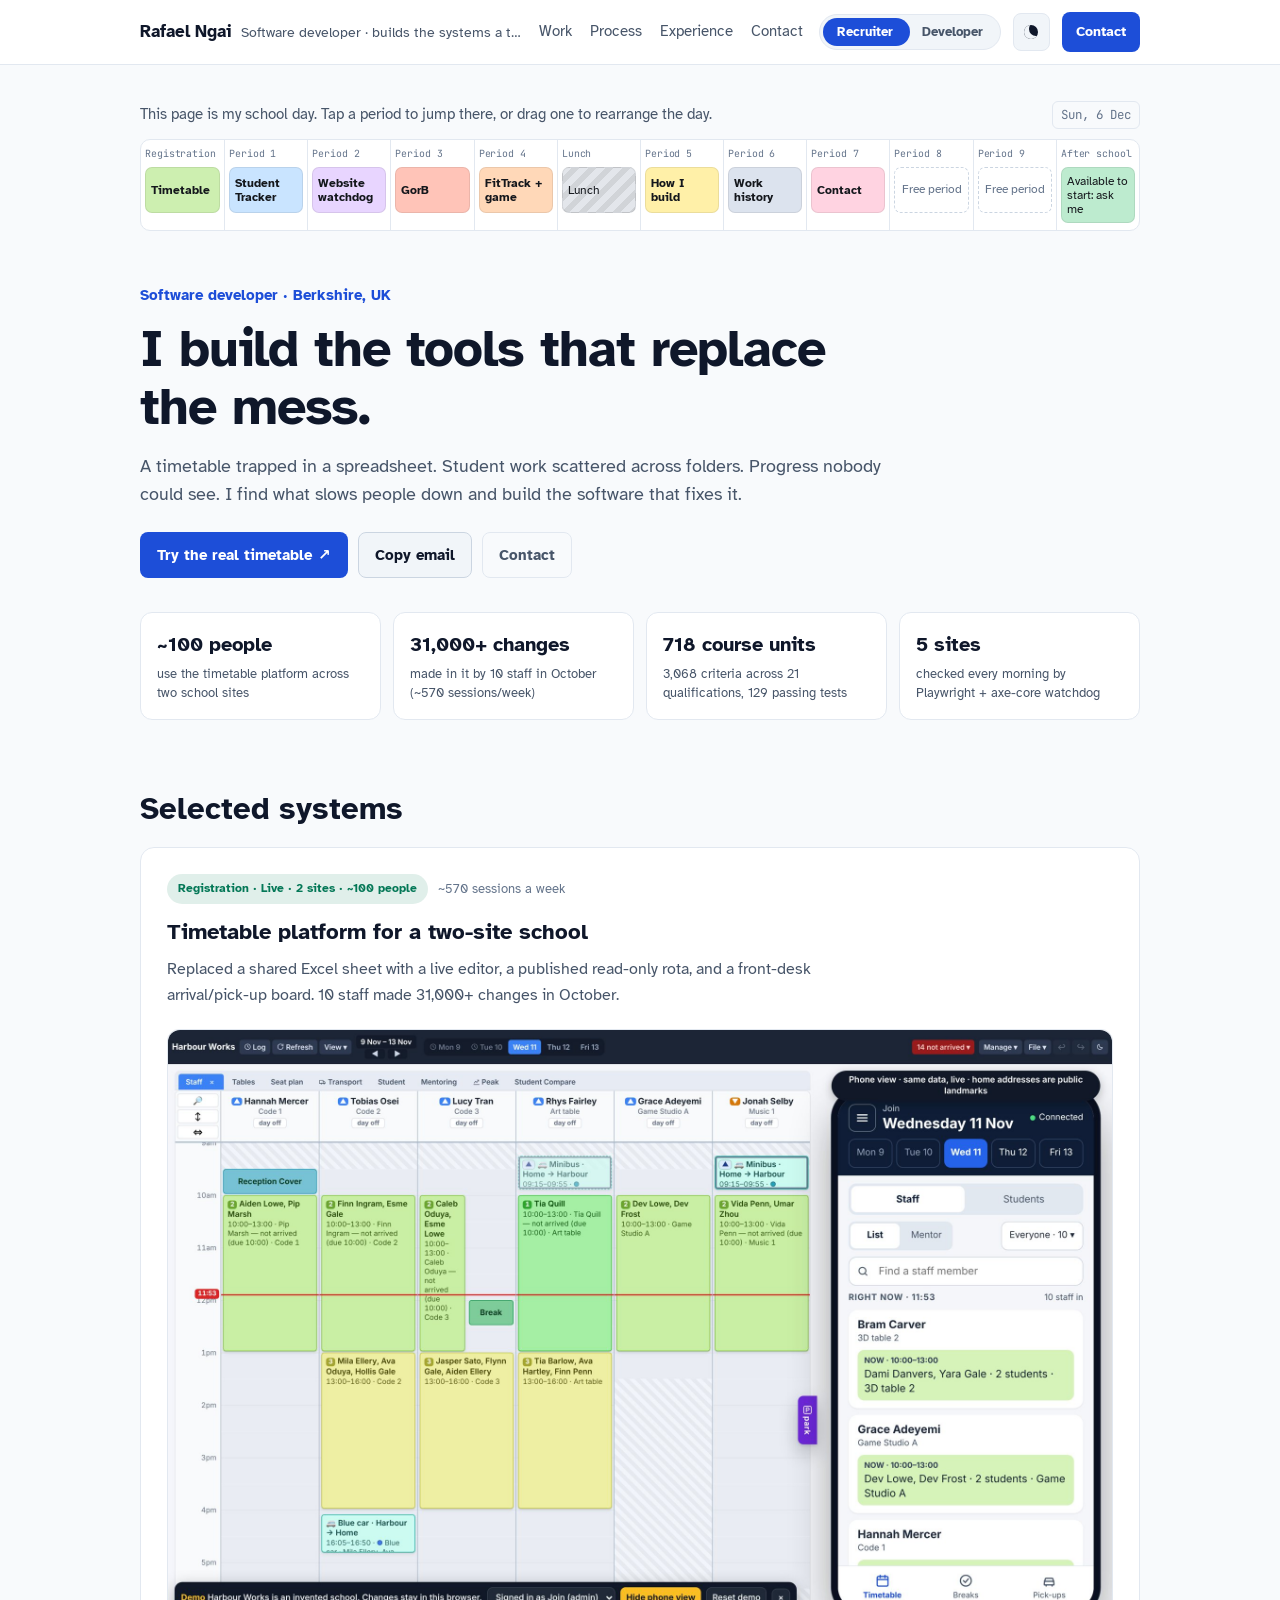
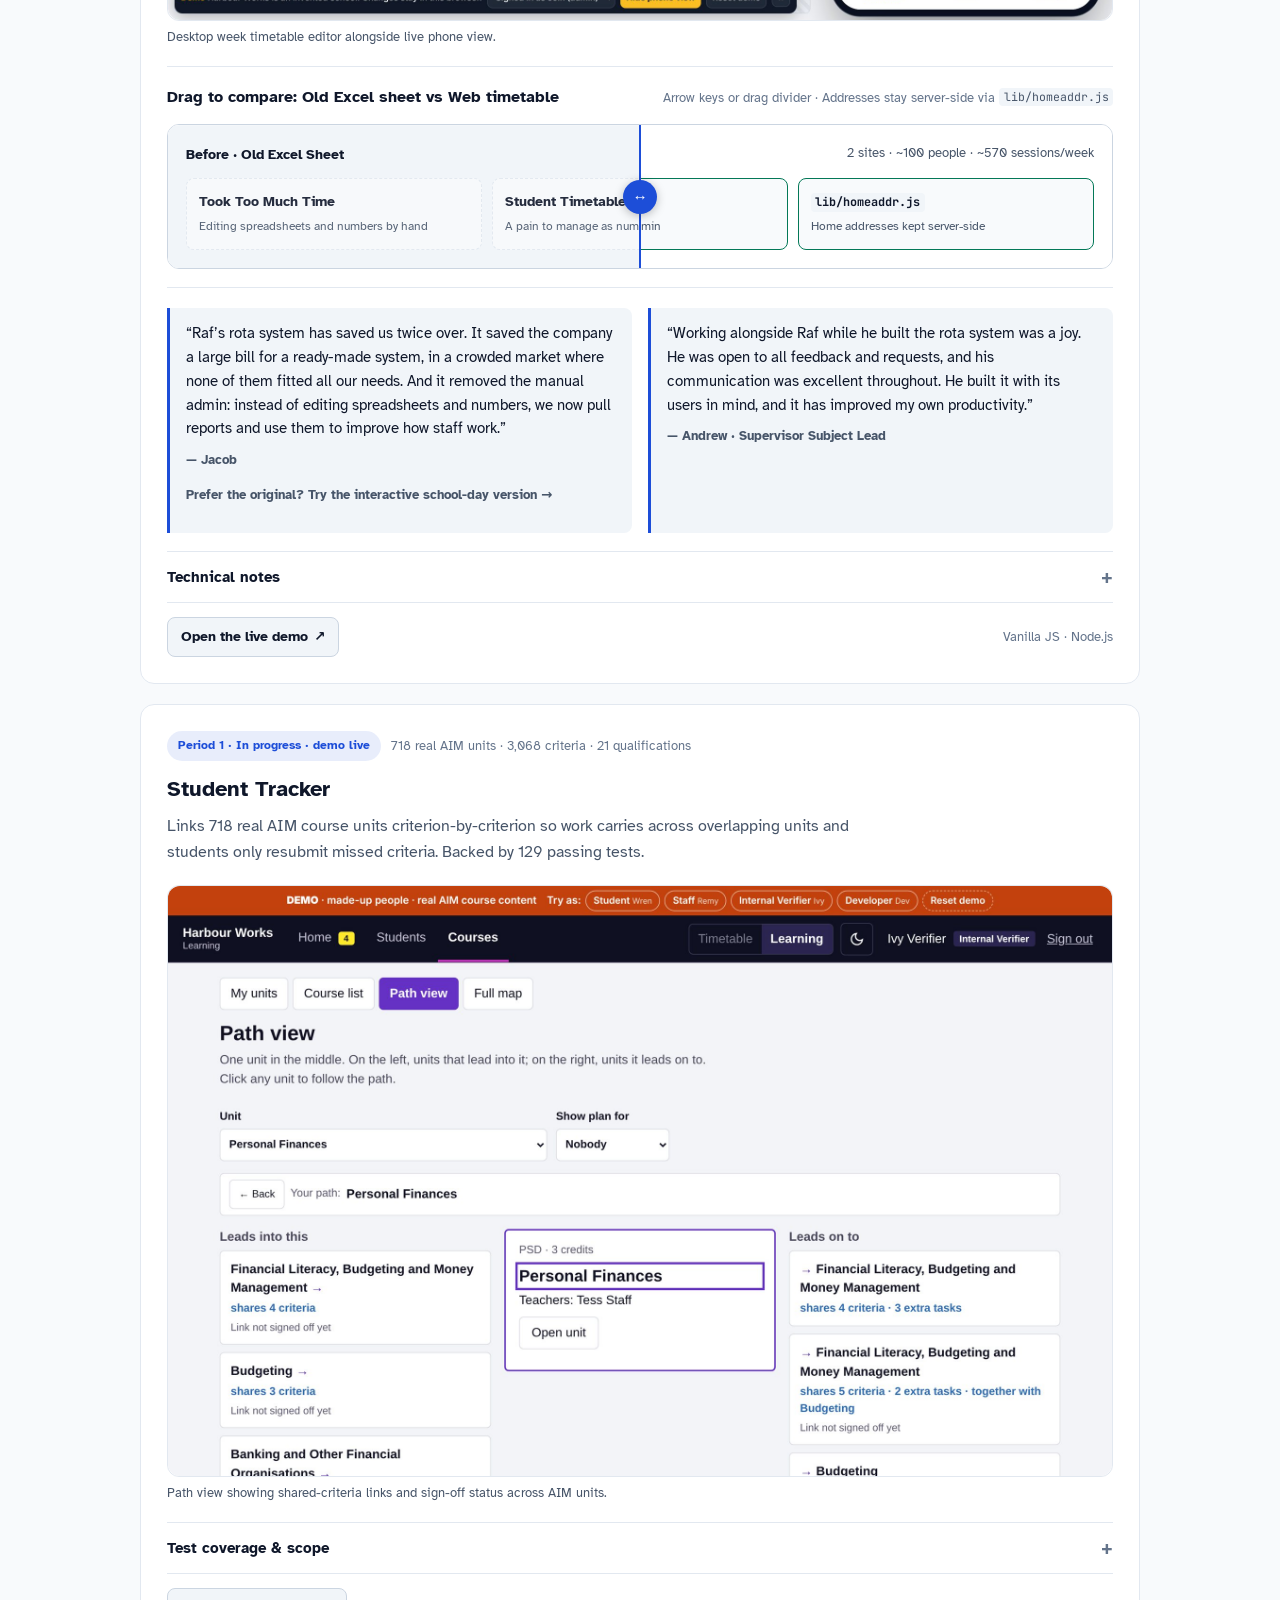
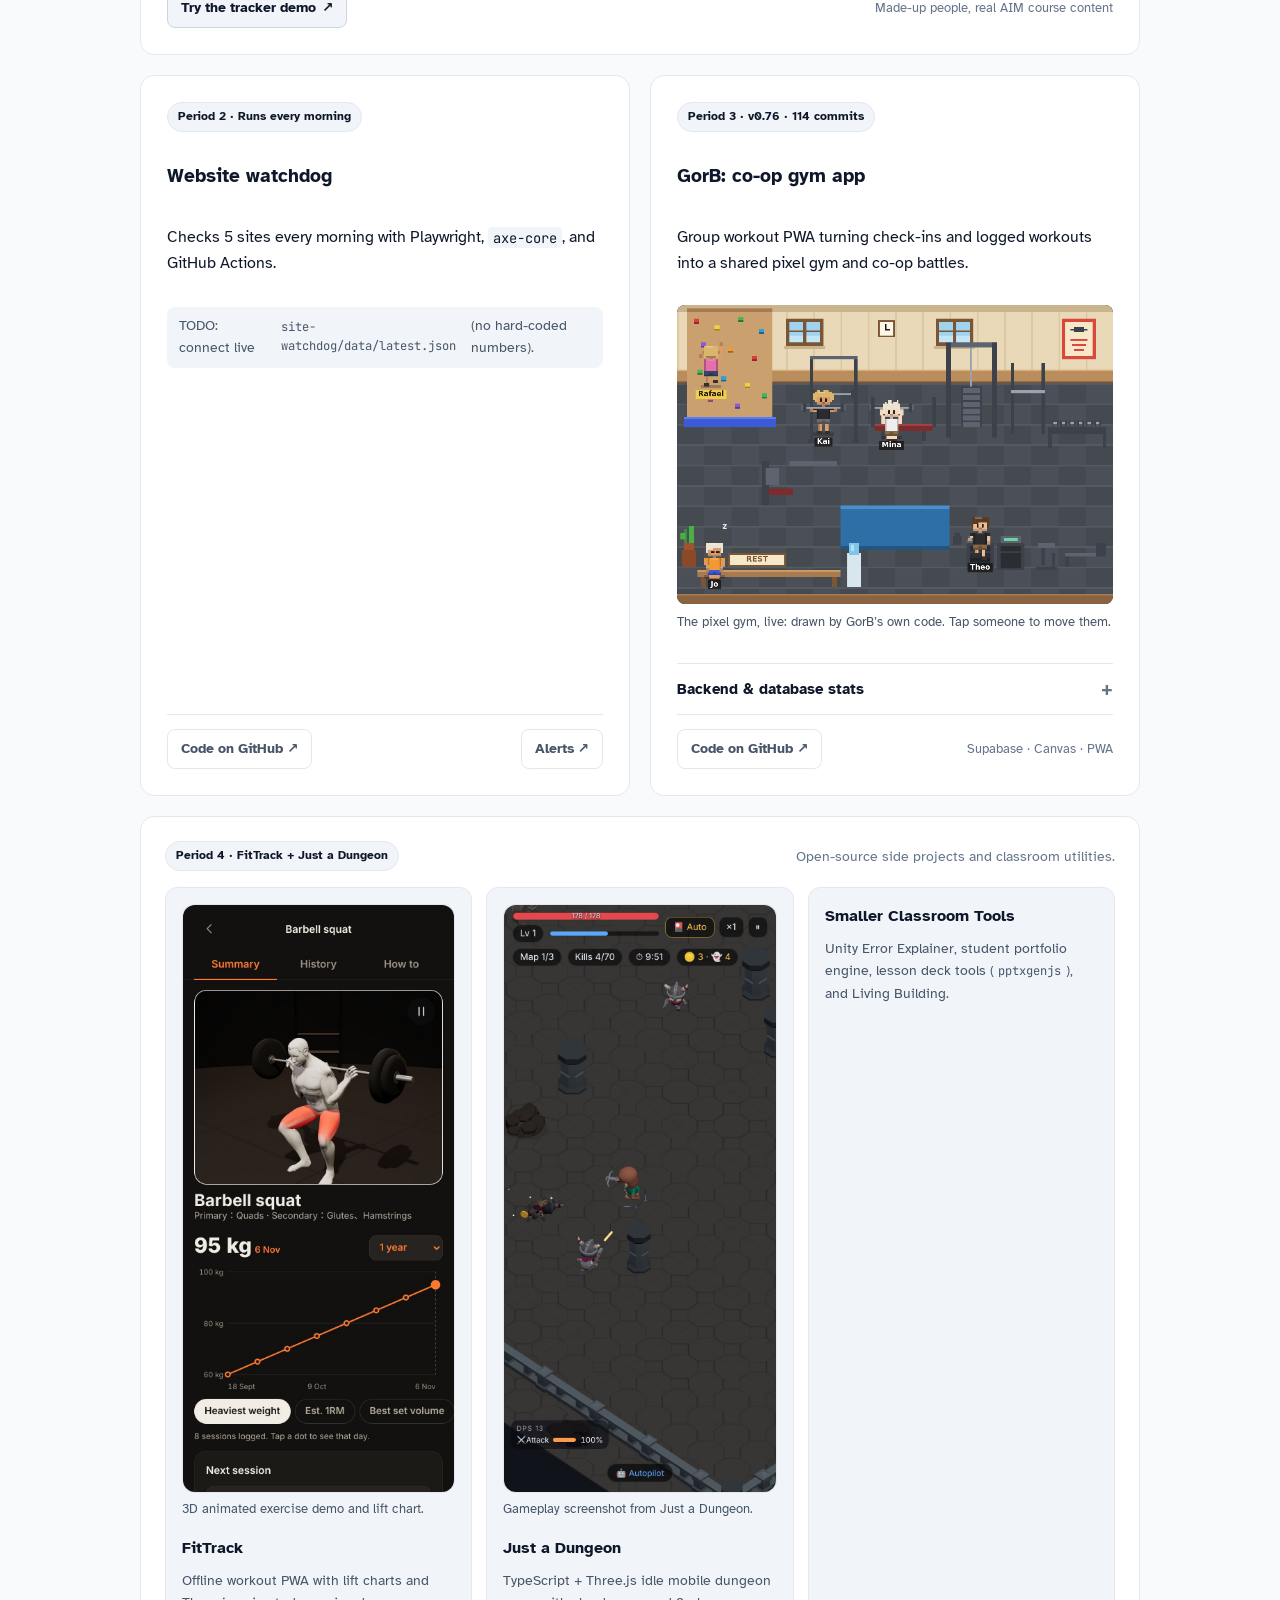
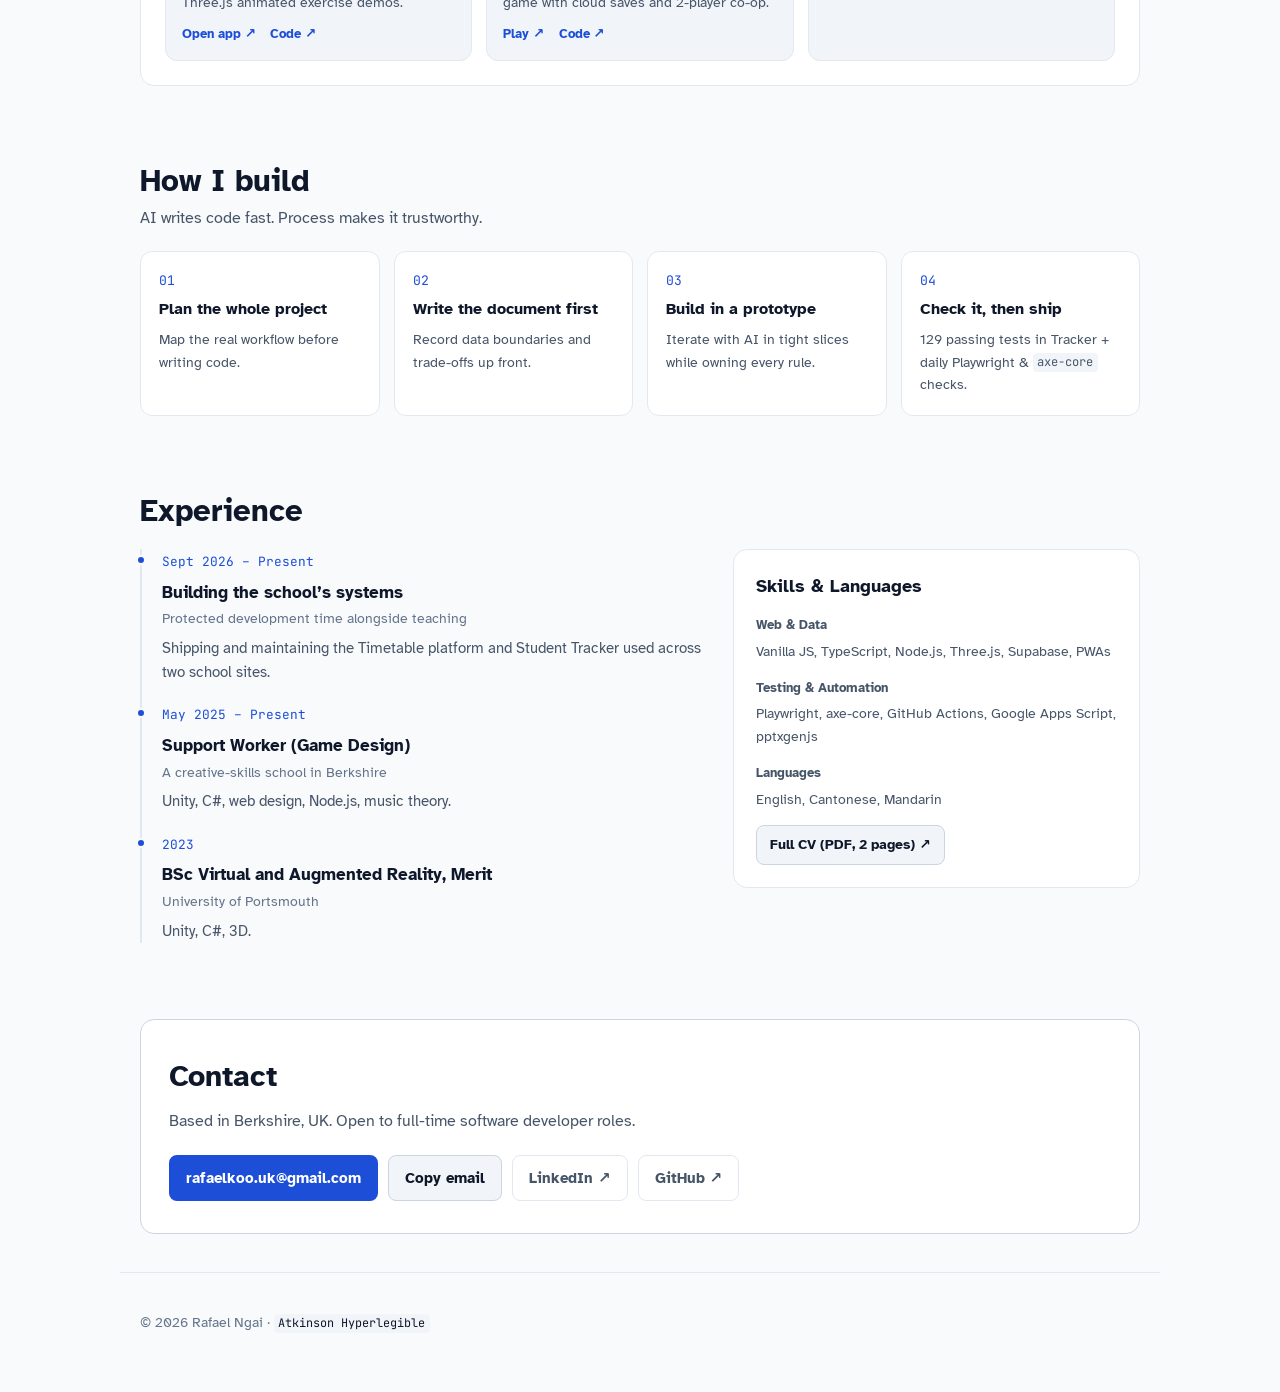
==== commit 4b7109df: "Main page: fix the contrast and day-bar issues the watchdog found (muted text, pill labels, tablist " ====
--- a/index.html
+++ b/index.html
@@ -21,7 +21,7 @@
 <style>.media-frame img{border-radius:inherit}.media-frame:has(img){border:1px solid var(--border-subtle);padding:0;background:none}.pixel-gym-box canvas{max-width:100%}</style>
 <style>.accordion-inner .dev-h{margin:4px 0 6px;font-size:.95rem}.accordion-inner pre.code{overflow-x:auto;margin:0 0 14px;padding:12px 14px;background:#1b2130;color:#DCE3F0;border-radius:8px;font-family:"JetBrains Mono",ui-monospace,monospace;font-size:12.5px;line-height:1.55}.code .c{color:#8C97AD}.code .k{color:#9DB4FF}.code .s{color:#B5E8A0}.spk-wrap{display:inline-flex;align-items:center;gap:8px;margin-left:auto;margin-right:10px}.spk{width:84px;height:24px;display:block}.spk polyline{fill:none;stroke:var(--accent-primary);stroke-width:1.6;stroke-linejoin:round;stroke-linecap:round}.spk-score{font-family:"JetBrains Mono",monospace;font-size:.78rem;color:var(--text-secondary)}@media (max-width:420px){.spk{width:56px}}</style>
 <link rel="stylesheet" href="tt-widget.css">
-<style>.process-step h3{margin:0 0 6px;font-size:1rem}.timeline-item h3{margin:4px 0 2px;font-size:1.08rem}.skill-group h4{margin:0 0 4px;font-size:.84rem;color:var(--text-muted)}.site-footer code{color:var(--text-primary)}</style>
+<style>.process-step h3{margin:0 0 6px;font-size:1rem}.timeline-item h3{margin:4px 0 2px;font-size:1.08rem}.skill-group h4{margin:0 0 4px;font-size:.84rem;color:var(--text-secondary)}.site-footer code{color:var(--text-primary)}.meta-muted code,.pane-head span,.mini-card figcaption,.media-slot figcaption{color:var(--text-secondary)}.pill-time{opacity:1!important;color:var(--text-secondary)}.day-pill.is-active .pill-time{color:inherit}</style>
 </head>
 <body>
   <a class="skip-link" href="#main">Skip to content</a>
@@ -64,7 +64,7 @@
     <div class="day-bar" id="day-bar" aria-label="Portfolio sections">
       <div class="container day-bar-inner">
         <span class="day-bar-label">School day</span>
-        <div class="day-pills" role="tablist">
+        <div class="day-pills">
           <a href="#timetable" class="day-pill is-active" data-section="timetable"><span class="pill-time">Reg</span> Timetable</a>
           <a href="#tracker" class="day-pill" data-section="tracker"><span class="pill-time">P1</span> Student Tracker</a>
           <a href="#watchdog" class="day-pill" data-section="watchdog"><span class="pill-time">P2</span> Watchdog</a>
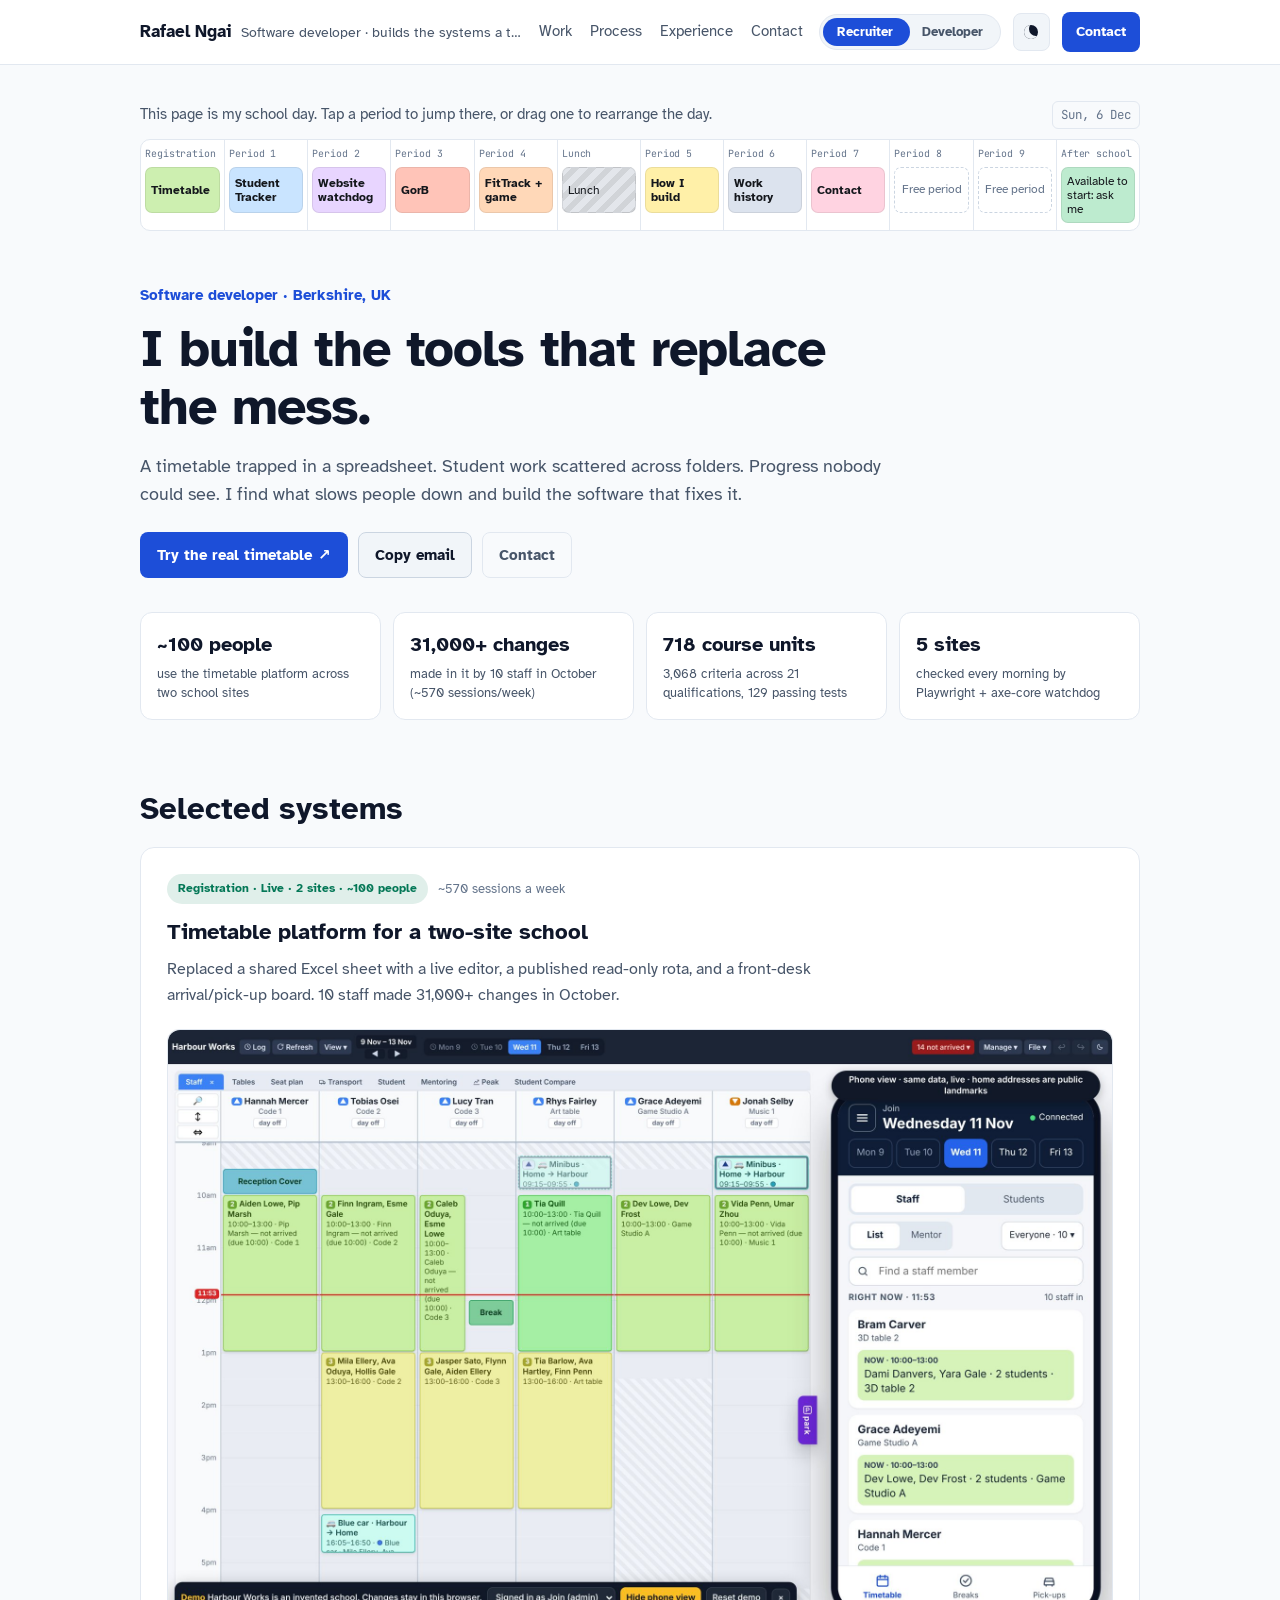
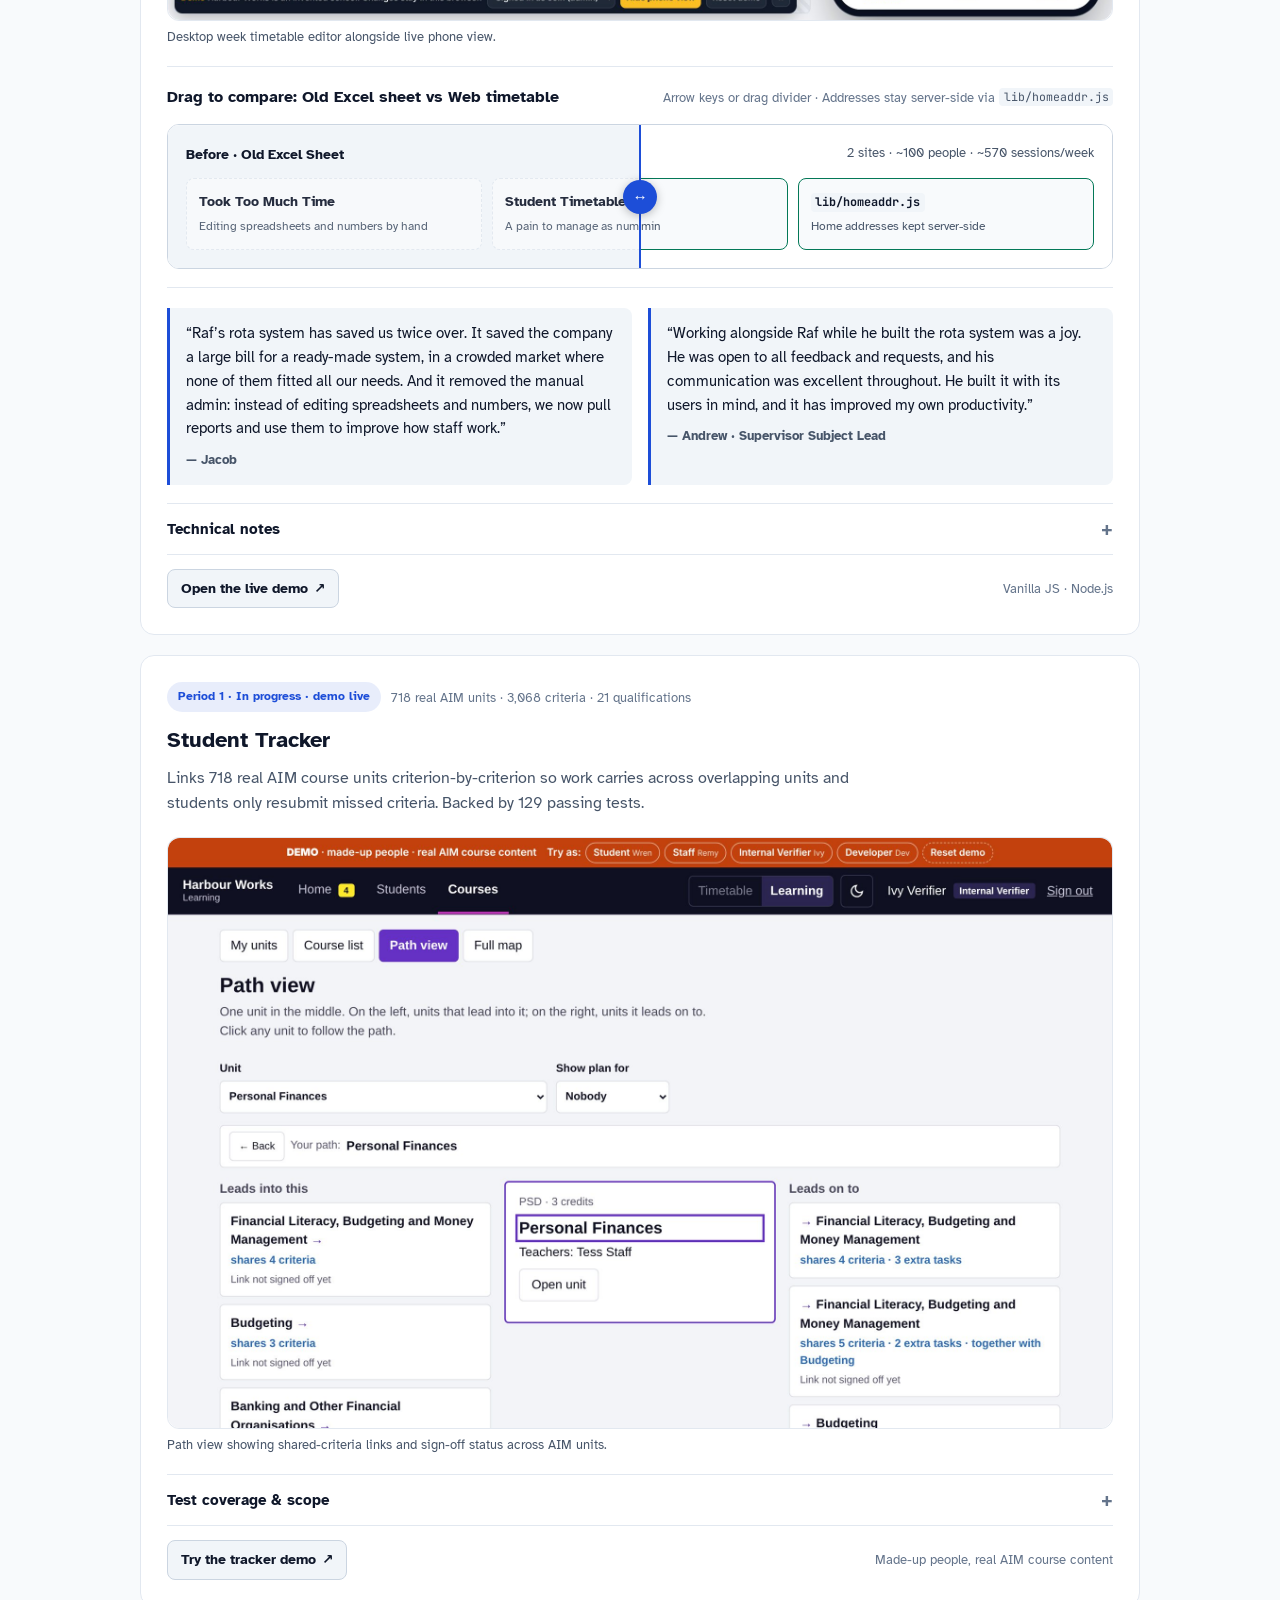
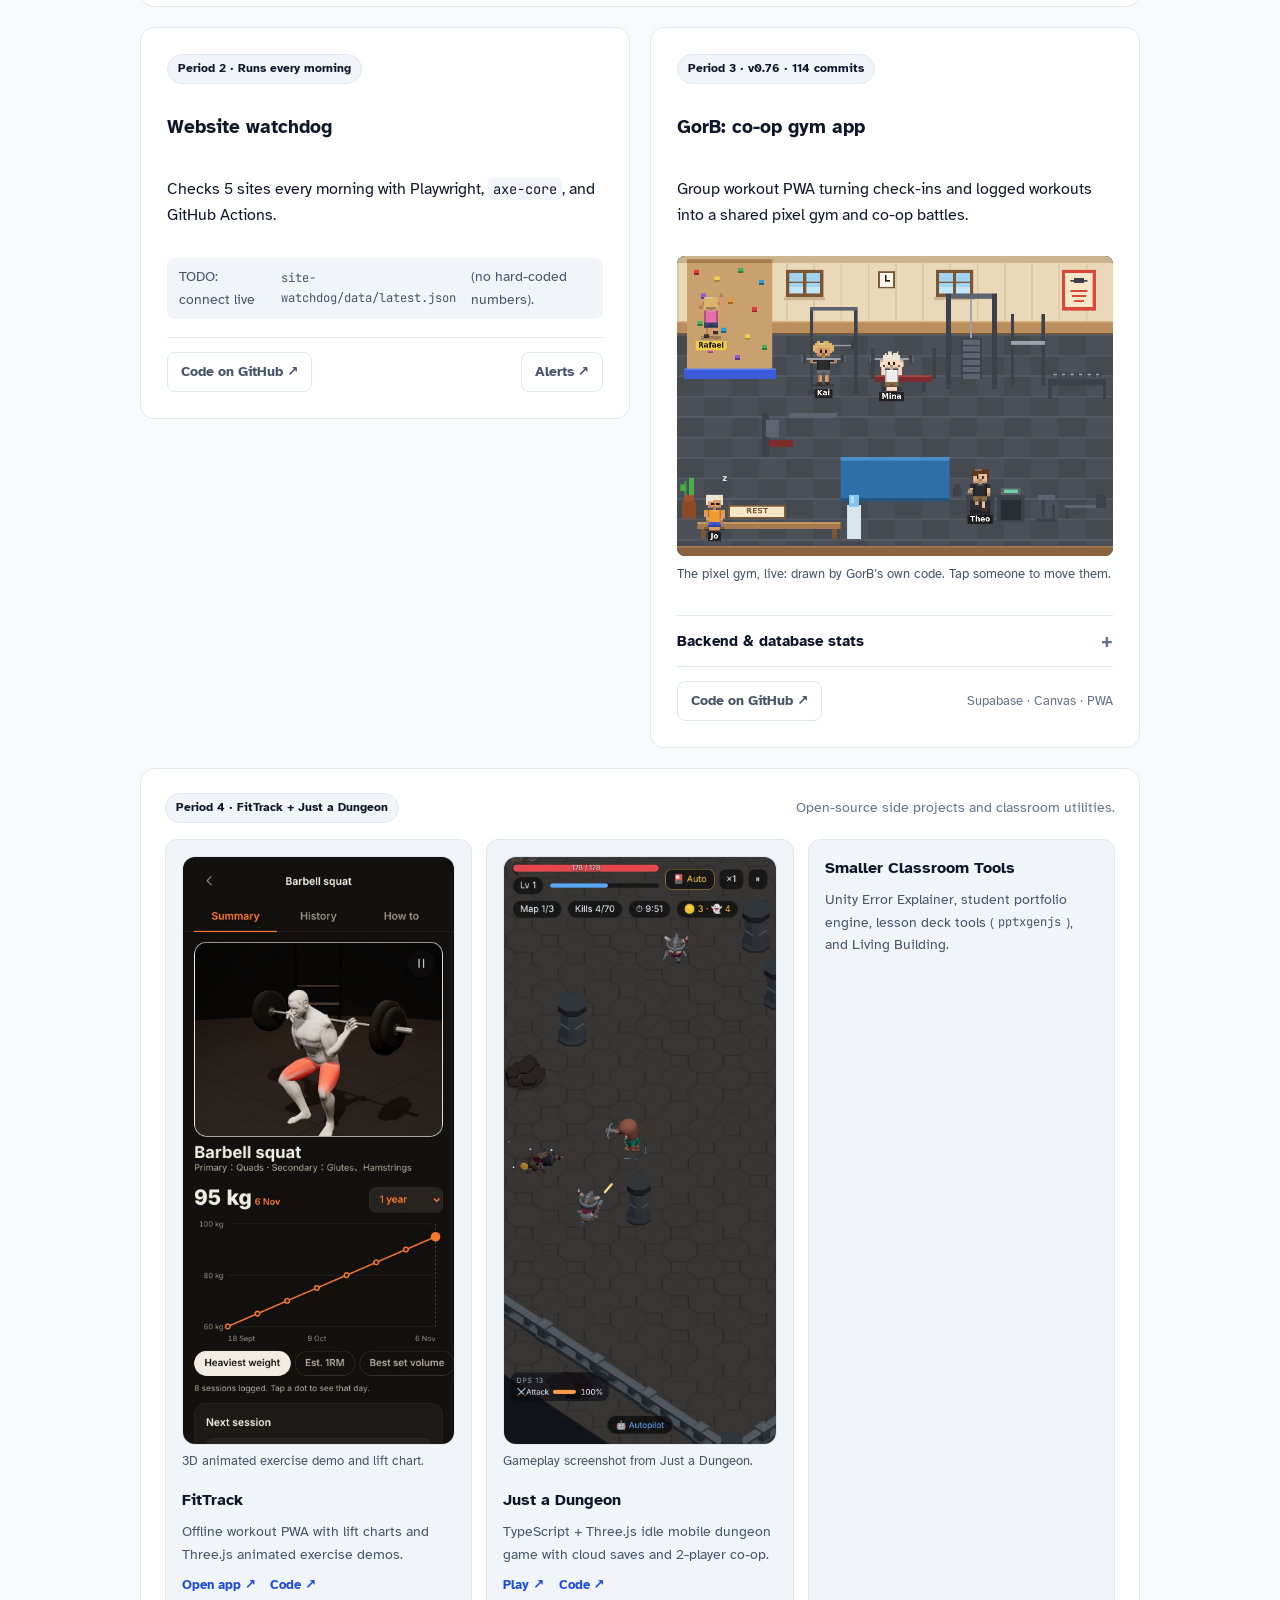
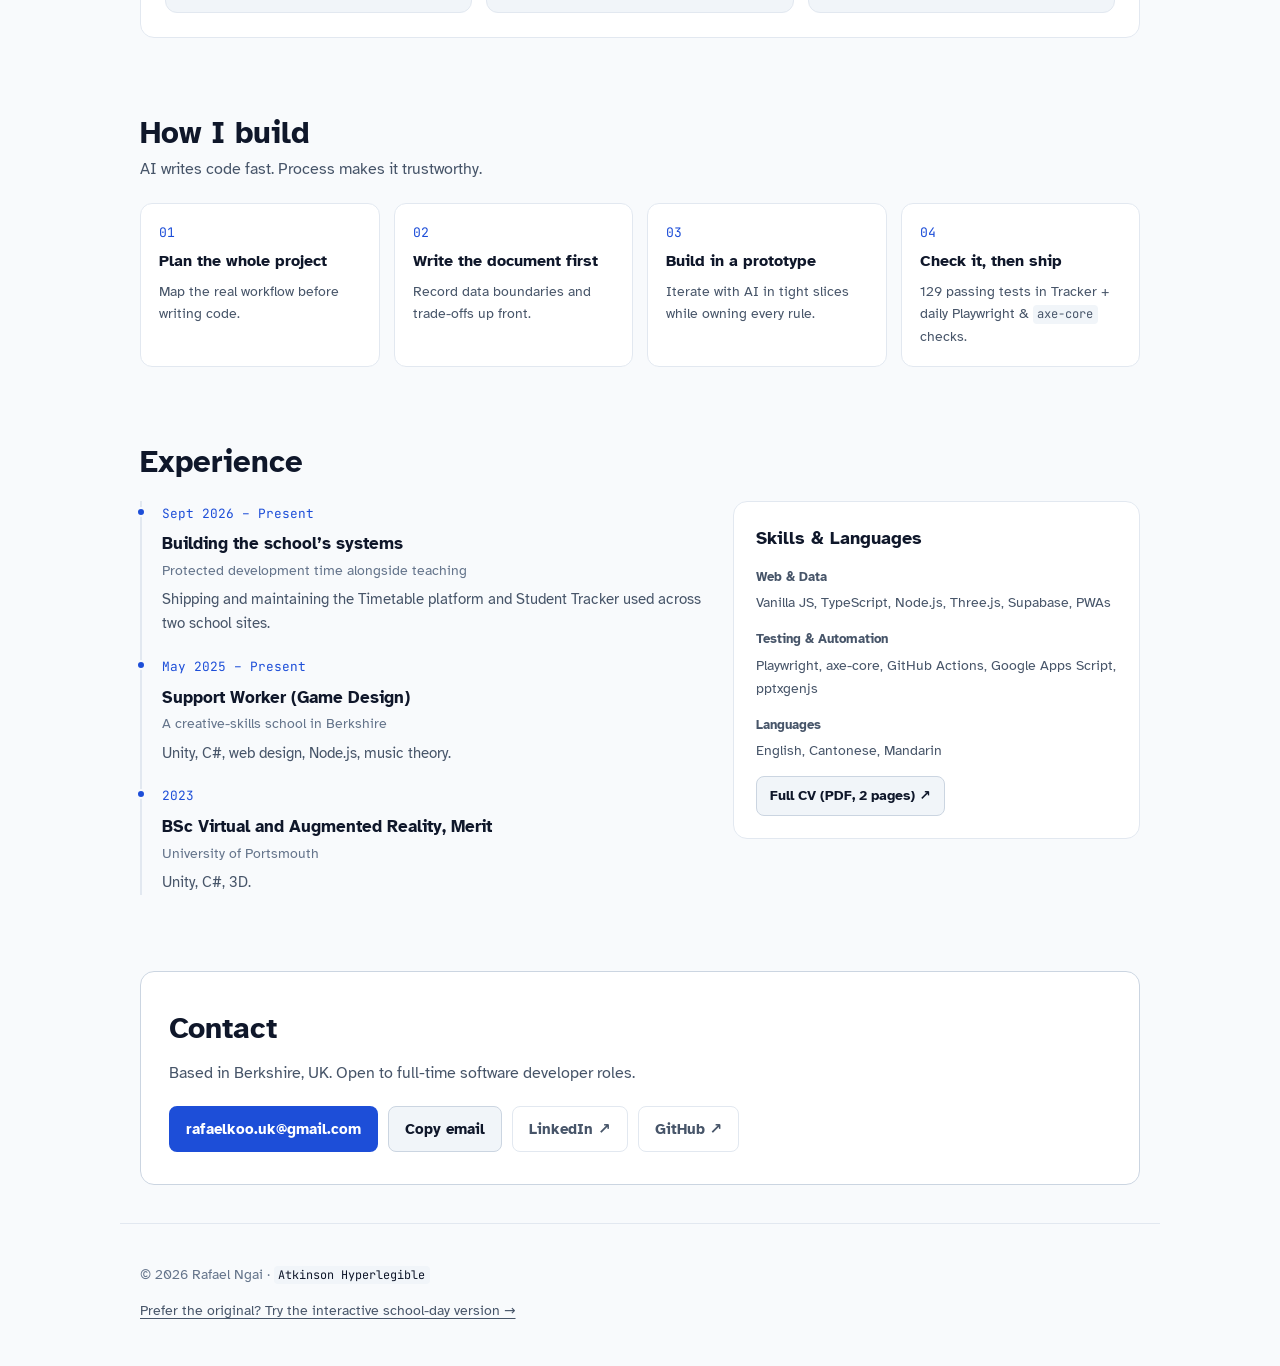
==== commit 7b369c2b: "Smooth light/dark switch (circle reveal from the button, fade fallback); classic link moved to the p" ====
--- a/index.html
+++ b/index.html
@@ -22,6 +22,7 @@
 <style>.accordion-inner .dev-h{margin:4px 0 6px;font-size:.95rem}.accordion-inner pre.code{overflow-x:auto;margin:0 0 14px;padding:12px 14px;background:#1b2130;color:#DCE3F0;border-radius:8px;font-family:"JetBrains Mono",ui-monospace,monospace;font-size:12.5px;line-height:1.55}.code .c{color:#8C97AD}.code .k{color:#9DB4FF}.code .s{color:#B5E8A0}.spk-wrap{display:inline-flex;align-items:center;gap:8px;margin-left:auto;margin-right:10px}.spk{width:84px;height:24px;display:block}.spk polyline{fill:none;stroke:var(--accent-primary);stroke-width:1.6;stroke-linejoin:round;stroke-linecap:round}.spk-score{font-family:"JetBrains Mono",monospace;font-size:.78rem;color:var(--text-secondary)}@media (max-width:420px){.spk{width:56px}}</style>
 <link rel="stylesheet" href="tt-widget.css">
 <style>.process-step h3{margin:0 0 6px;font-size:1rem}.timeline-item h3{margin:4px 0 2px;font-size:1.08rem}.skill-group h4{margin:0 0 4px;font-size:.84rem;color:var(--text-secondary)}.site-footer code{color:var(--text-primary)}.meta-muted code,.pane-head span,.mini-card figcaption,.media-slot figcaption{color:var(--text-secondary)}.pill-time{opacity:1!important;color:var(--text-secondary)}.day-pill.is-active .pill-time{color:inherit}</style>
+<style>::view-transition-old(root),::view-transition-new(root){animation:none;mix-blend-mode:normal}::view-transition-old(root){z-index:1}::view-transition-new(root){z-index:2}html.theme-fading,html.theme-fading *,html.theme-fading *::before{transition:background-color .4s ease,color .4s ease,border-color .4s ease,fill .4s ease!important}.two-col-grid{align-items:start}.classic-link{margin:8px 0 0}.classic-link a{color:var(--text-secondary);text-decoration:underline;text-underline-offset:3px}</style>
 </head>
 <body>
   <a class="skip-link" href="#main">Skip to content</a>
@@ -229,8 +230,7 @@
         <div class="testimonials-grid">
           <blockquote class="testimonial">
             &ldquo;Raf&rsquo;s rota system has saved us twice over. It saved the company a large bill for a ready-made system, in a crowded market where none of them fitted all our needs. And it removed the manual admin: instead of editing spreadsheets and numbers, we now pull reports and use them to improve how staff work.&rdquo;
-            <footer>&mdash; Jacob<p class="classic-link"><a href="classic/">Prefer the original? Try the interactive school-day version &rarr;</a></p>
-</footer>
+            <footer>&mdash; Jacob</footer>
           </blockquote>
           <blockquote class="testimonial">
             &ldquo;Working alongside Raf while he built the rota system was a joy. He was open to all feedback and requests, and his communication was excellent throughout. He built it with its users in mind, and it has improved my own productivity.&rdquo;
@@ -464,7 +464,8 @@
 
   <footer class="site-footer container">
     <p>&copy; 2026 Rafael Ngai &middot; <code>Atkinson Hyperlegible</code></p>
-  </footer>
+  <p class="classic-link"><a href="classic/">Prefer the original? Try the interactive school-day version &rarr;</a></p>
+</footer>
 
   <!-- Non-shifting floating mode indicator & toast -->
   <div class="mode-pill" id="tech-banner" hidden aria-live="polite">
@@ -477,5 +478,6 @@
 <script type="module" src="wd-extra.js"></script>
 <script src="tt-widget.js"></script>
 <script>(function(){var d=document.getElementById('day-bar');if(!d)return;var f=function(){d.inert=d.getAttribute('aria-hidden')==='true'||d.classList.contains('is-hidden');};f();new MutationObserver(f).observe(d,{attributes:true,attributeFilter:['aria-hidden','class']});})();</script>
+<script src="theme-fx.js"></script>
 </body>
 </html>
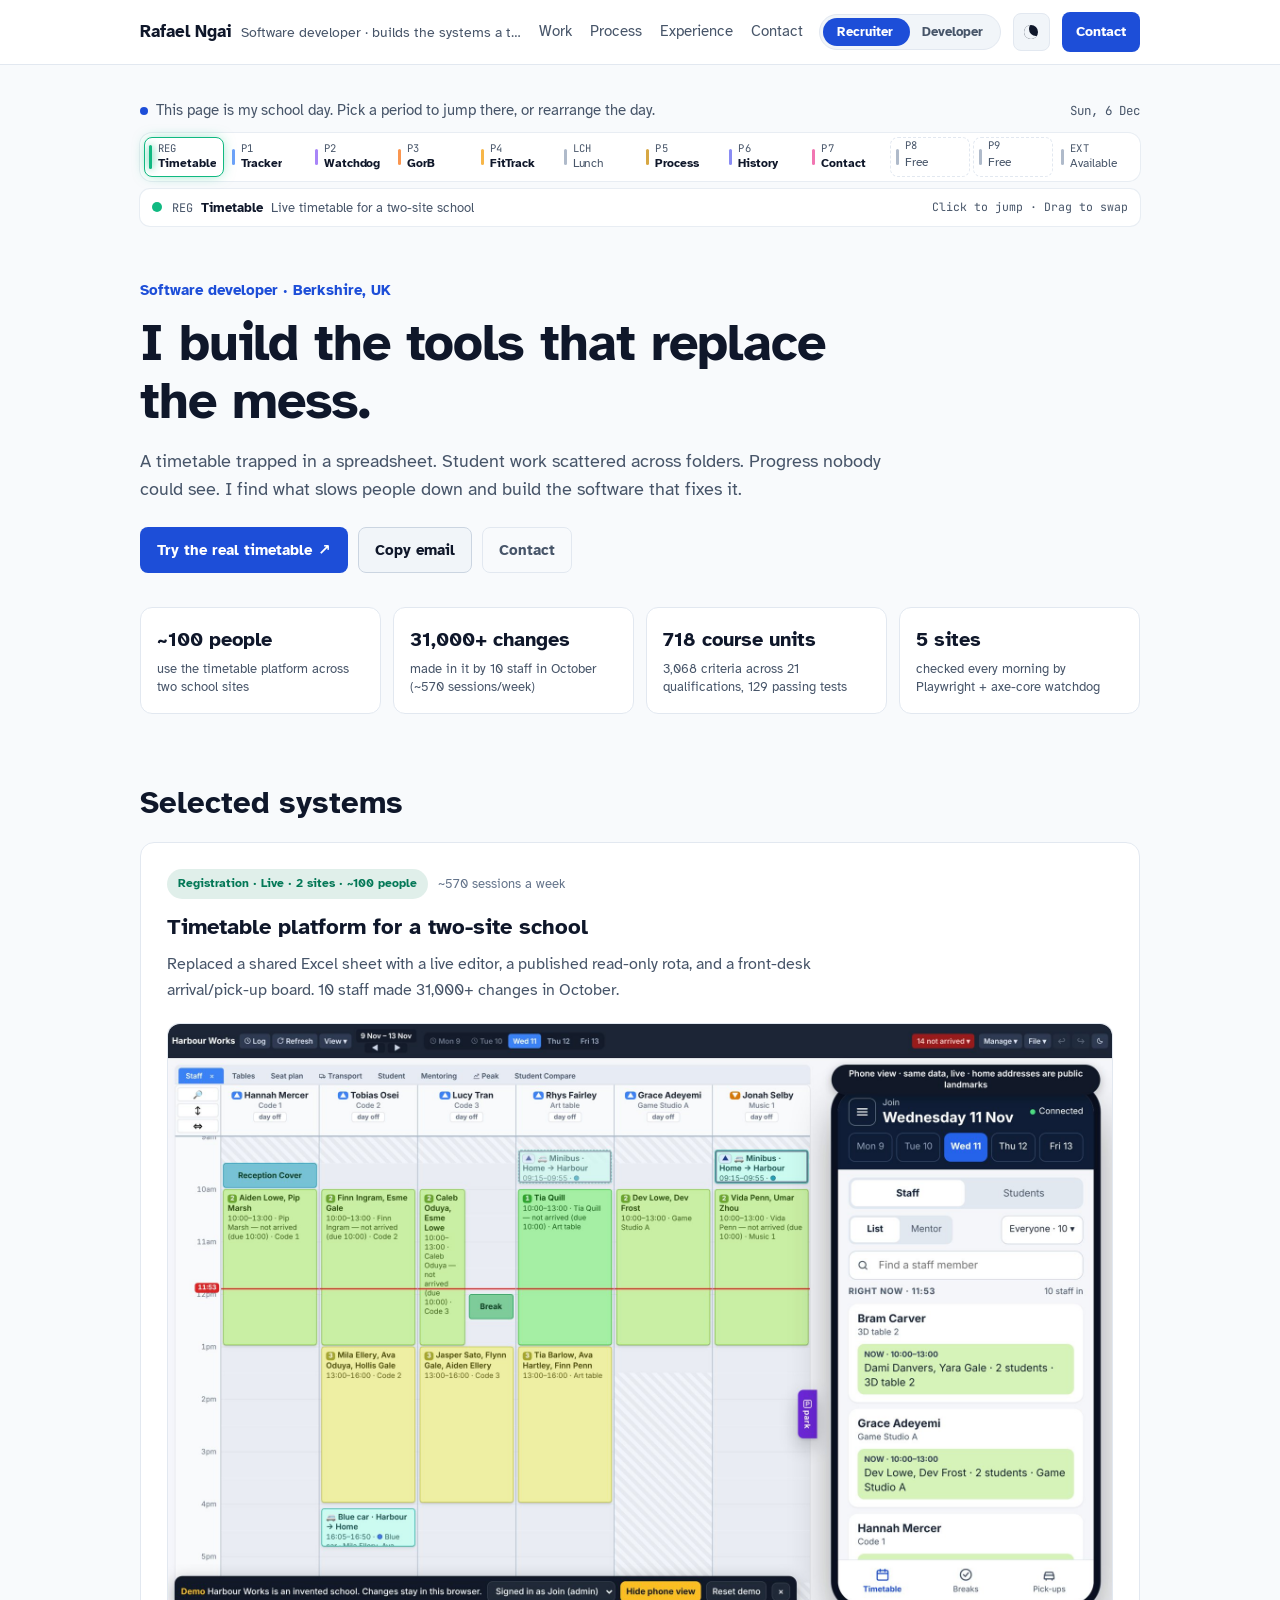
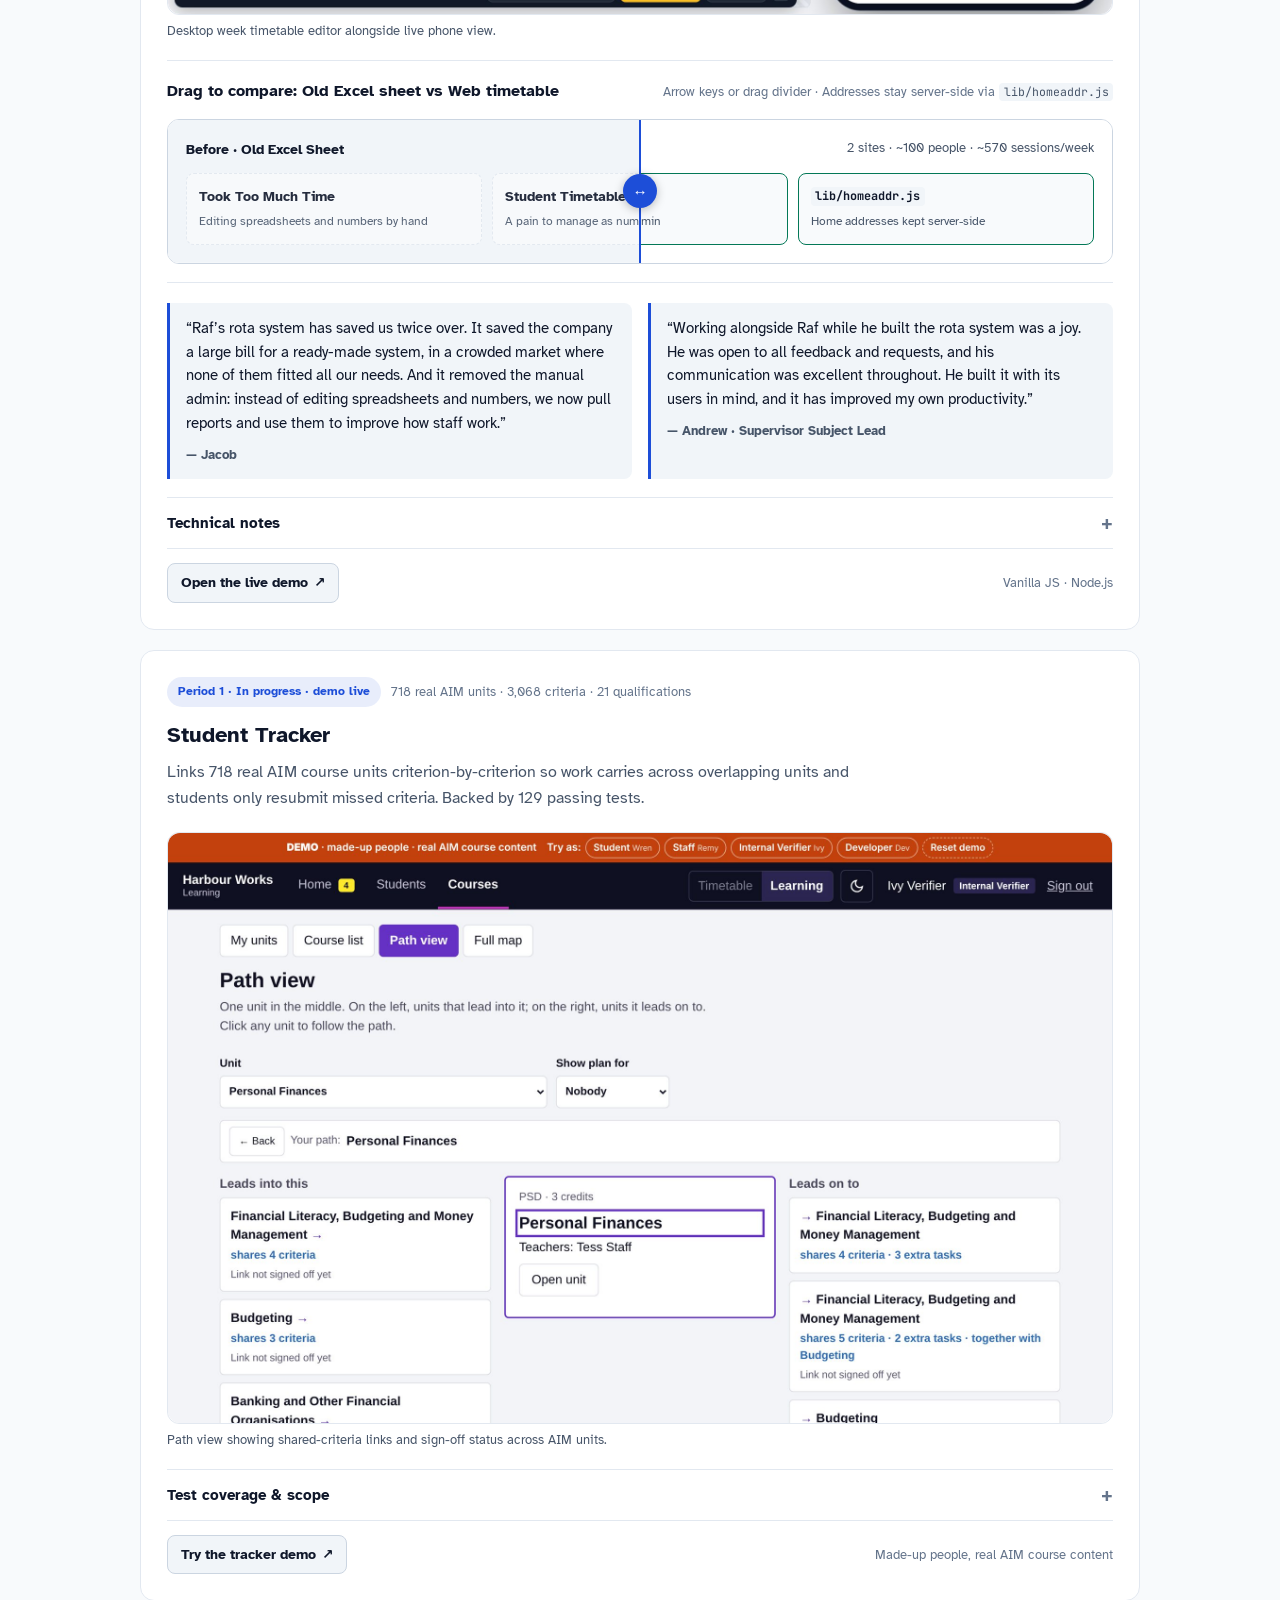
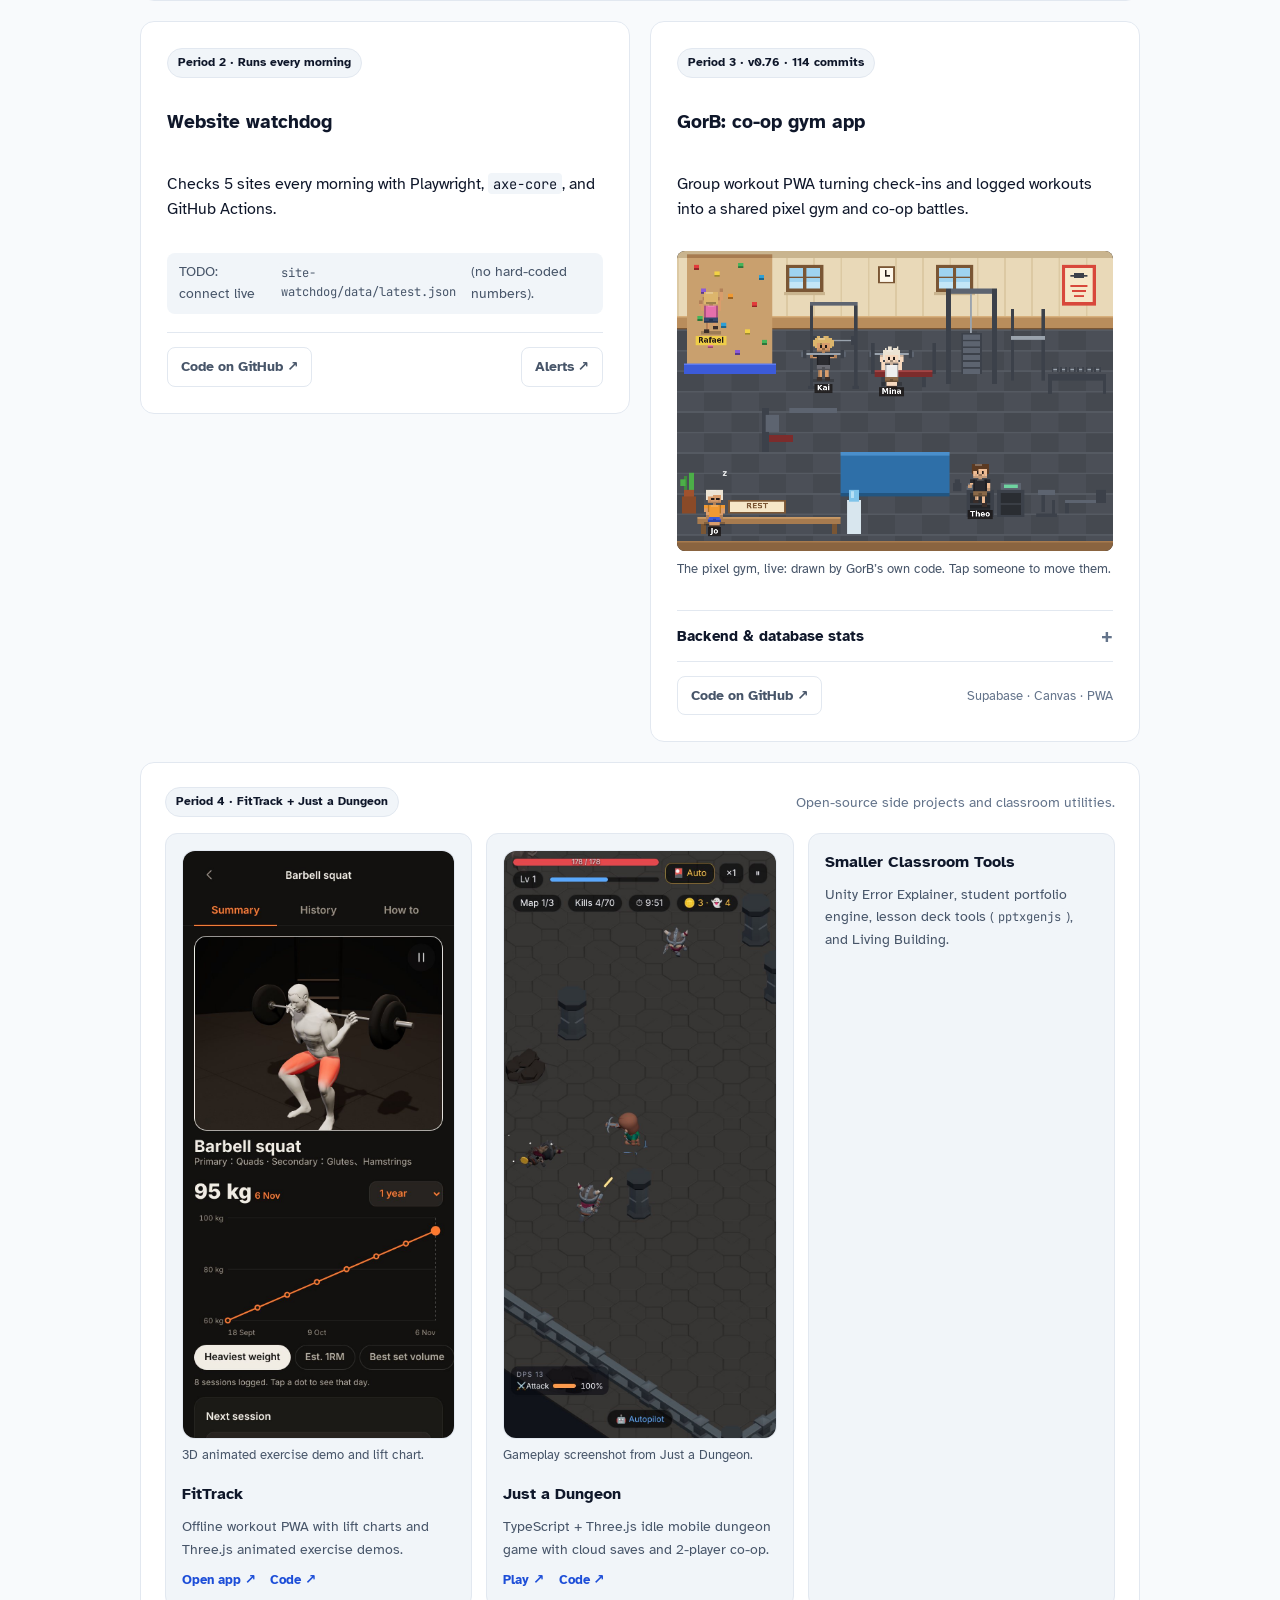
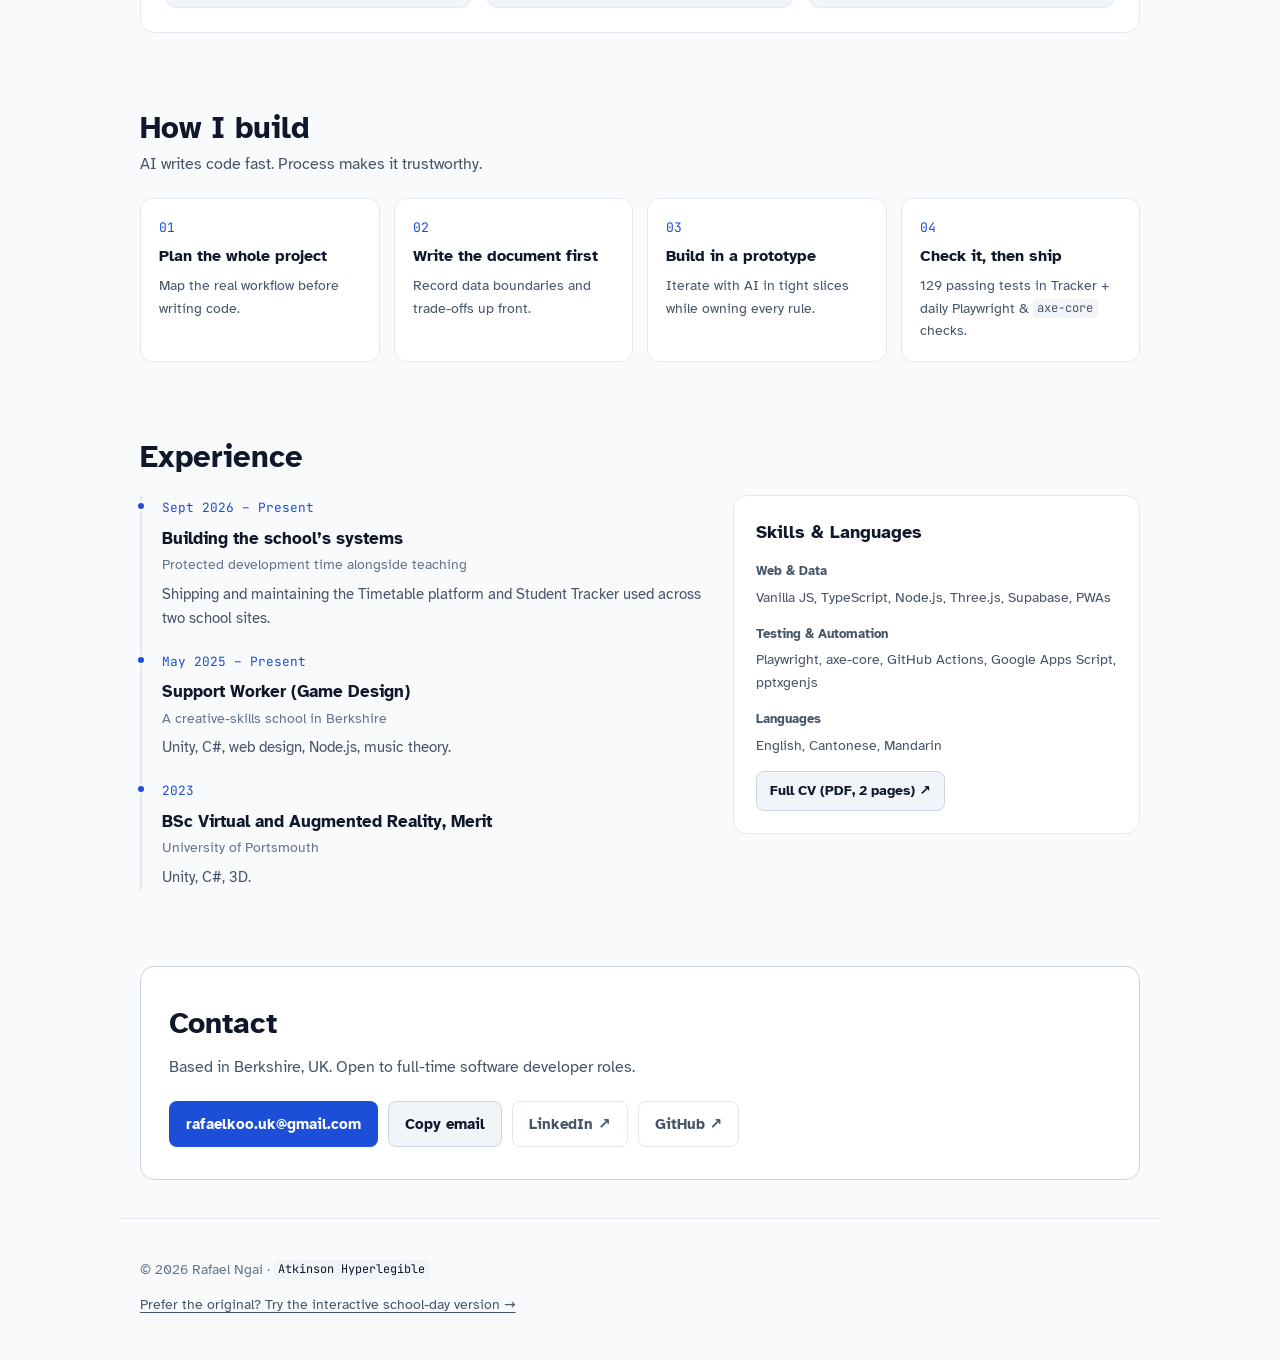
==== commit 96be5733: "School-day timetable: Chrono HUD (Rafael's pick, option A). 48px rail on desktop with sliding glow h" ====
--- a/index.html
+++ b/index.html
@@ -118,7 +118,7 @@
     <!-- Full-width Draggable Timetable Slot under header -->
     <section class="timetable-hero-slot" id="draggable-timetable-slot" aria-label="School-day timetable">
       <div class="container">
-        <div class="ttw" id="ttw"><div class="ttw-head"><p class="ttw-lead">This page is my school day. Tap a period to jump there, or drag one to rearrange the day.</p><div class="ttw-tools"><button type="button" class="ttw-reset" hidden>Reset</button><span class="ttw-date" aria-hidden="true"></span></div></div><ol class="ttw-grid" aria-label="My school day"><li class="ttw-slot"><span class="ttw-time">Registration</span><div class="ttw-cell"><a class="ttw-blk" data-b="tt" href="#timetable" aria-describedby="ttwHelp"><span class="ttw-name">Timetable</span></a></div></li><li class="ttw-slot"><span class="ttw-time">Period 1</span><div class="ttw-cell"><a class="ttw-blk" data-b="tr" href="#tracker" aria-describedby="ttwHelp"><span class="ttw-name">Student Tracker</span></a></div></li><li class="ttw-slot"><span class="ttw-time">Period 2</span><div class="ttw-cell"><a class="ttw-blk" data-b="wd" href="#watchdog" aria-describedby="ttwHelp"><span class="ttw-name">Website watchdog</span></a></div></li><li class="ttw-slot"><span class="ttw-time">Period 3</span><div class="ttw-cell"><a class="ttw-blk" data-b="gb" href="#gorb" aria-describedby="ttwHelp"><span class="ttw-name">GorB</span></a></div></li><li class="ttw-slot"><span class="ttw-time">Period 4</span><div class="ttw-cell"><a class="ttw-blk" data-b="ft" href="#side-projects" aria-describedby="ttwHelp"><span class="ttw-name">FitTrack + game</span></a></div></li><li class="ttw-slot"><span class="ttw-time">Lunch</span><div class="ttw-cell"><span class="ttw-blk ttw-locked ttw-lunch" data-b="lunch"><span class="ttw-name">Lunch</span><span class="ttw-sr"> (locked)</span></span></div></li><li class="ttw-slot"><span class="ttw-time">Period 5</span><div class="ttw-cell"><a class="ttw-blk" data-b="how" href="#process" aria-describedby="ttwHelp"><span class="ttw-name">How I build</span></a></div></li><li class="ttw-slot"><span class="ttw-time">Period 6</span><div class="ttw-cell"><a class="ttw-blk" data-b="ex" href="#experience" aria-describedby="ttwHelp"><span class="ttw-name">Work history</span></a></div></li><li class="ttw-slot"><span class="ttw-time">Period 7</span><div class="ttw-cell"><a class="ttw-blk" data-b="ct" href="#contact" aria-describedby="ttwHelp"><span class="ttw-name">Contact</span></a></div></li><li class="ttw-slot"><span class="ttw-time">Period 8</span><div class="ttw-cell"><span class="ttw-free">Free period</span></div></li><li class="ttw-slot"><span class="ttw-time">Period 9</span><div class="ttw-cell"><span class="ttw-free">Free period</span></div></li><li class="ttw-slot"><span class="ttw-time">After school</span><div class="ttw-cell"><a class="ttw-blk ttw-locked ttw-avail" data-b="avail" href="#contact"><span class="ttw-name">Available to start: ask me</span><span class="ttw-sr"> (locked)</span></a></div></li></ol><p id="ttwHelp" class="ttw-sr">Press Enter to jump to this part of the page. Hold Shift and press an arrow key to move it to another period.</p><p class="ttw-live ttw-sr" aria-live="polite"></p></div>
+        <div class="ttw" id="ttw"><div class="ttw-head"><p class="ttw-lead"><span class="ttw-dot" aria-hidden="true"></span>This page is my school day. Pick a period to jump there, or rearrange the day.</p><div class="ttw-tools"><div class="ttw-mode" role="group" aria-label="What a tap does"><button type="button" data-mode="jump" aria-pressed="true">Jump</button><button type="button" data-mode="swap" aria-pressed="false">Swap</button></div><button type="button" class="ttw-reset" hidden>Reset</button><span class="ttw-date" aria-hidden="true"></span></div></div><ol class="ttw-rail" aria-label="My school day"><li class="ttw-slot" title="Registration"><span class="ttw-bar" aria-hidden="true"></span><div class="ttw-txt"><span class="ttw-code" aria-label="Registration">REG</span><div class="ttw-cell"><a class="ttw-blk" data-b="tt" data-full="Timetable" href="#timetable" aria-label="Timetable" aria-describedby="ttwHelp">Timetable</a></div></div></li><li class="ttw-slot" title="Period 1"><span class="ttw-bar" aria-hidden="true"></span><div class="ttw-txt"><span class="ttw-code" aria-label="Period 1">P1</span><div class="ttw-cell"><a class="ttw-blk" data-b="tr" data-full="Student Tracker" href="#tracker" aria-label="Student Tracker" aria-describedby="ttwHelp">Tracker</a></div></div></li><li class="ttw-slot" title="Period 2"><span class="ttw-bar" aria-hidden="true"></span><div class="ttw-txt"><span class="ttw-code" aria-label="Period 2">P2</span><div class="ttw-cell"><a class="ttw-blk" data-b="wd" data-full="Website watchdog" href="#watchdog" aria-label="Website watchdog" aria-describedby="ttwHelp">Watchdog</a></div></div></li><li class="ttw-slot" title="Period 3"><span class="ttw-bar" aria-hidden="true"></span><div class="ttw-txt"><span class="ttw-code" aria-label="Period 3">P3</span><div class="ttw-cell"><a class="ttw-blk" data-b="gb" data-full="GorB" href="#gorb" aria-label="GorB" aria-describedby="ttwHelp">GorB</a></div></div></li><li class="ttw-slot" title="Period 4"><span class="ttw-bar" aria-hidden="true"></span><div class="ttw-txt"><span class="ttw-code" aria-label="Period 4">P4</span><div class="ttw-cell"><a class="ttw-blk" data-b="ft" data-full="FitTrack + game" href="#side-projects" aria-label="FitTrack + game" aria-describedby="ttwHelp">FitTrack</a></div></div></li><li class="ttw-slot" title="Lunch"><span class="ttw-bar" aria-hidden="true"></span><div class="ttw-txt"><span class="ttw-code" aria-label="Lunch">LCH</span><div class="ttw-cell"><span class="ttw-blk ttw-locked" data-b="lunch" data-full="Lunch">Lunch<span class="ttw-sr"> (locked)</span></span></div></div></li><li class="ttw-slot" title="Period 5"><span class="ttw-bar" aria-hidden="true"></span><div class="ttw-txt"><span class="ttw-code" aria-label="Period 5">P5</span><div class="ttw-cell"><a class="ttw-blk" data-b="how" data-full="How I build" href="#process" aria-label="How I build" aria-describedby="ttwHelp">Process</a></div></div></li><li class="ttw-slot" title="Period 6"><span class="ttw-bar" aria-hidden="true"></span><div class="ttw-txt"><span class="ttw-code" aria-label="Period 6">P6</span><div class="ttw-cell"><a class="ttw-blk" data-b="ex" data-full="Work history" href="#experience" aria-label="Work history" aria-describedby="ttwHelp">History</a></div></div></li><li class="ttw-slot" title="Period 7"><span class="ttw-bar" aria-hidden="true"></span><div class="ttw-txt"><span class="ttw-code" aria-label="Period 7">P7</span><div class="ttw-cell"><a class="ttw-blk" data-b="ct" data-full="Contact" href="#contact" aria-label="Contact" aria-describedby="ttwHelp">Contact</a></div></div></li><li class="ttw-slot" title="Period 8"><span class="ttw-bar" aria-hidden="true"></span><div class="ttw-txt"><span class="ttw-code" aria-label="Period 8">P8</span><div class="ttw-cell"><span class="ttw-free">Free</span></div></div></li><li class="ttw-slot" title="Period 9"><span class="ttw-bar" aria-hidden="true"></span><div class="ttw-txt"><span class="ttw-code" aria-label="Period 9">P9</span><div class="ttw-cell"><span class="ttw-free">Free</span></div></div></li><li class="ttw-slot" title="After school"><span class="ttw-bar" aria-hidden="true"></span><div class="ttw-txt"><span class="ttw-code" aria-label="After school">EXT</span><div class="ttw-cell"><a class="ttw-blk ttw-locked" data-b="avail" data-full="Available to start: ask me" href="#contact">Available<span class="ttw-sr"> (locked)</span></a></div></div></li></ol><div class="ttw-strip"><span class="ttw-sd" aria-hidden="true"></span><div class="ttw-read"><span class="ttw-sc"></span><b class="ttw-sn"></b><span class="ttw-sx"></span></div><span class="ttw-hint">Click to jump · Drag to swap</span><a class="ttw-go" href="#timetable">Go there</a></div><p id="ttwHelp" class="ttw-sr">Press Enter to jump to this part of the page. Hold Shift and press an arrow key to move it to another period.</p><p class="ttw-live ttw-sr" aria-live="polite"></p></div>
       </div>
     </section>
 
--- a/tt-widget.css
+++ b/tt-widget.css
@@ -1,45 +1,87 @@
-/* School-day timetable widget (top of page). Uses the page's tokens; block colours have their own light/dark sets. */
-:root{--b-tt:#CDEFB0;--b-tr:#C9E4FF;--b-wd:#E8D5FF;--b-gb:#FFC4B8;--b-ft:#FFD8B8;--b-how:#FFF0A8;--b-ex:#DCE3EE;--b-ct:#FFD3E1;--b-lunch:#E3E6EB;--b-av:#BDEBCF;--b-ink:#14171C}
-@media (prefers-color-scheme: dark){:root:not([data-theme="light"]){--b-tt:#3D5A2C;--b-tr:#294765;--b-wd:#4B3870;--b-gb:#6E2F28;--b-ft:#6A4329;--b-how:#5E5320;--b-ex:#36405A;--b-ct:#6A3045;--b-lunch:#2B303A;--b-av:#1E5A3B;--b-ink:#F2F4F8}}
-:root[data-theme="dark"]{--b-tt:#3D5A2C;--b-tr:#294765;--b-wd:#4B3870;--b-gb:#6E2F28;--b-ft:#6A4329;--b-how:#5E5320;--b-ex:#36405A;--b-ct:#6A3045;--b-lunch:#2B303A;--b-av:#1E5A3B;--b-ink:#F2F4F8}
+/* School-day timetable, "Chrono HUD" (option A, chosen by Rafael 27 Nov).
+   Desktop (>= 960px): one 48px rail. Phone and small tablet (< 960px): 4 x 3 grid with Jump / Swap and a bottom bar.
+   Colours come from the page's tokens; each period has its own bar colour in light and dark. */
+:root{--ttw-line:color-mix(in srgb,var(--border-subtle) 70%,transparent);
+  --b-tt:#10b981;--b-tr:#3b82f6;--b-wd:#8b5cf6;--b-gb:#f97316;--b-ft:#f59e0b;--b-how:#ca8a04;--b-ex:#6366f1;--b-ct:#ec4899;--b-lunch:#94a3b8;--b-av:#10b981;--b-free:#94a3b8}
+@media (prefers-color-scheme: dark){:root:not([data-theme="light"]){--b-tt:#34d399;--b-tr:#60a5fa;--b-wd:#a78bfa;--b-gb:#fb923c;--b-ft:#fbbf24;--b-how:#facc15;--b-ex:#818cf8;--b-ct:#f472b6;--b-lunch:#64748b;--b-av:#34d399;--b-free:#64748b}}
+:root[data-theme="dark"]{--b-tt:#34d399;--b-tr:#60a5fa;--b-wd:#a78bfa;--b-gb:#fb923c;--b-ft:#fbbf24;--b-how:#facc15;--b-ex:#818cf8;--b-ct:#f472b6;--b-lunch:#64748b;--b-av:#34d399;--b-free:#64748b}
 
-.ttw{padding:18px 0 4px}
+.ttw{padding:16px 0 4px;--ac:var(--accent-primary)}
 .ttw-head{display:flex;flex-wrap:wrap;align-items:center;justify-content:space-between;gap:8px 16px;margin-bottom:10px}
-.ttw-lead{margin:0;color:var(--text-secondary);font-size:.92rem}
+.ttw-lead{margin:0;color:var(--text-secondary);font-size:.92rem;display:flex;align-items:center;gap:8px}
+.ttw-dot{width:8px;height:8px;border-radius:50%;background:var(--accent-primary);flex:none;animation:ttwPulse 1.8s ease-in-out infinite}
+@keyframes ttwPulse{50%{opacity:.3}}
 .ttw-tools{display:flex;align-items:center;gap:10px}
-.ttw-date{font-family:"JetBrains Mono",ui-monospace,monospace;font-size:.78rem;color:var(--text-muted);border:1px solid var(--border-subtle);border-radius:6px;padding:3px 8px}
+.ttw-date{font-family:"JetBrains Mono",ui-monospace,monospace;font-size:.78rem;color:var(--text-secondary)}
 .ttw-reset{font:inherit;font-size:.82rem;font-weight:700;color:var(--text-secondary);background:var(--bg-elevated);border:1px solid var(--border-subtle);border-radius:8px;padding:5px 10px;cursor:pointer}
-.ttw-reset:hover{color:var(--text-primary);border-color:var(--border-strong)}
+.ttw-reset:hover{color:var(--text-primary);border-color:var(--ac)}
 .ttw-reset[hidden]{display:none}
+.ttw-mode{display:none;border:1px solid var(--border-subtle);border-radius:999px;padding:2px;background:var(--bg-surface)}
+.ttw-mode button{font:inherit;font-size:.8rem;font-weight:700;border:0;background:none;color:var(--text-secondary);padding:6px 12px;border-radius:999px;cursor:pointer;min-height:34px}
+.ttw-mode button[aria-pressed="true"]{background:var(--accent-primary);color:var(--accent-primary-text)}
 
-.ttw-grid{list-style:none;margin:0;padding:0;display:grid;grid-template-columns:repeat(12,minmax(0,1fr));border:1px solid var(--border-subtle);border-radius:10px;background:var(--bg-surface);overflow:hidden}
-.ttw-slot{border-left:1px solid var(--border-subtle);padding:6px 4px 7px;min-width:0;display:flex;flex-direction:column;gap:5px;transition:background-color .15s}
-.ttw-slot:first-child{border-left:0}
-.ttw-time{font-family:"JetBrains Mono",ui-monospace,monospace;font-size:.62rem;letter-spacing:-.01em;color:var(--text-muted);white-space:nowrap;overflow:hidden;text-overflow:ellipsis}
-.ttw-cell{min-height:46px;display:flex}
-.ttw-slot.ttw-over{background:var(--accent-soft)}
+/* the rail */
+.ttw-rail{position:relative;list-style:none;margin:0;padding:4px;display:grid;grid-template-columns:repeat(12,minmax(0,1fr));gap:3px;
+  border-radius:12px;background:var(--bg-surface);box-shadow:0 0 0 1px var(--ttw-line)}
+.ttw-ind{position:absolute;top:0;left:0;border-radius:8px;pointer-events:none;z-index:0;
+  border:1.5px solid var(--ac);background:var(--bg-surface);box-shadow:0 0 14px -3px color-mix(in srgb,var(--ac) 55%,transparent);
+  transition:transform .32s cubic-bezier(.22,1,.36,1),width .32s cubic-bezier(.22,1,.36,1),height .32s cubic-bezier(.22,1,.36,1),border-color .24s ease,box-shadow .24s ease}
+.ttw-slot{position:relative;z-index:1;display:flex;align-items:center;gap:6px;min-width:0;height:40px;padding:0 4px 0 5px;border-radius:8px;
+  overflow:hidden;transition:transform .14s cubic-bezier(.2,0,0,1),background-color .15s;-webkit-tap-highlight-color:transparent}
+.ttw-slot:hover{background:color-mix(in srgb,var(--bg-elevated) 60%,transparent)}
+.ttw-slot:active{transform:scale(.95)}
+.ttw-bar{width:3px;height:16px;border-radius:3px;flex:none;background:var(--c,var(--b-free));opacity:.75;transition:height .2s,opacity .2s,box-shadow .2s}
+.ttw-slot.on .ttw-bar{height:24px;opacity:1;box-shadow:0 0 8px var(--c,var(--b-free))}
+.ttw-txt{min-width:0;display:flex;flex-direction:column;gap:3px}
+.ttw-code{font-family:"JetBrains Mono",ui-monospace,monospace;font-size:.66rem;line-height:1;color:var(--text-secondary);letter-spacing:.02em}
+.ttw-cell{min-width:0;display:flex}
+.ttw-blk{min-width:0;font-size:.75rem;letter-spacing:-.005em;font-weight:700;line-height:1.1;color:var(--text-primary);text-decoration:none;white-space:nowrap;overflow:hidden;text-overflow:ellipsis;
+  cursor:grab;user-select:none;-webkit-user-select:none;-webkit-touch-callout:none}
+.ttw-blk::after{content:"";position:absolute;inset:0}          /* the whole period is the link */
+.ttw-blk:focus-visible{outline:none}
+.ttw-slot:has(.ttw-blk:focus-visible){outline:3px solid var(--accent-primary);outline-offset:1px}
+.ttw-blk.ttw-locked{cursor:default;font-weight:500;color:var(--text-secondary)}
+.ttw-free{font-size:.78rem;color:var(--text-secondary);white-space:nowrap;overflow:hidden;text-overflow:ellipsis}
+.ttw-slot.is-free{border:1px dashed var(--border-subtle)}
 
-.ttw-blk{flex:1;min-width:0;display:flex;align-items:center;padding:6px 5px;border-radius:7px;background:var(--b,var(--b-ex));color:var(--b-ink);
-  font-size:.74rem;font-weight:700;line-height:1.2;text-decoration:none;border:1px solid rgba(0,0,0,.08);cursor:grab;user-select:none;-webkit-user-select:none;
-  -webkit-touch-callout:none;transition:box-shadow .15s,transform .15s}
-.ttw-blk:hover{box-shadow:0 2px 8px rgba(0,0,0,.12);transform:translateY(-1px)}
-.ttw-blk:focus-visible{outline:3px solid var(--accent-primary);outline-offset:2px}
-.ttw-name{overflow:hidden;hyphens:auto;-webkit-hyphens:auto;overflow-wrap:break-word;display:-webkit-box;-webkit-line-clamp:3;-webkit-box-orient:vertical}
-.ttw-blk.ttw-locked{cursor:default;font-weight:500}
-.ttw-blk.ttw-locked:hover{box-shadow:none;transform:none}
-.ttw-lunch{background-image:repeating-linear-gradient(135deg,transparent 0 6px,rgba(127,127,127,.18) 6px 12px)}
-.ttw-dragging{position:relative;z-index:20;cursor:grabbing;box-shadow:0 10px 28px rgba(0,0,0,.25);transition:none;pointer-events:none}
+.ttw-slot.ttw-over{background:var(--accent-soft);outline:1.5px dashed var(--ac);outline-offset:-2px}
+.ttw-slot.ttw-picked{outline:1.5px dashed var(--ac);outline-offset:-2px;animation:ttwPick 1.1s ease-in-out infinite}
+@keyframes ttwPick{50%{transform:scale(.97)}}
+.ttw-dragging{position:relative;z-index:30;opacity:.85;pointer-events:none}
 .ttw-is-dragging{cursor:grabbing}
-.ttw-moved{animation:ttwMoved .6s ease-out}
-@keyframes ttwMoved{from{box-shadow:0 0 0 3px var(--accent-emerald)}to{box-shadow:0 0 0 0 transparent}}
-.ttw-free{flex:1;display:flex;align-items:center;justify-content:center;border:1px dashed var(--border-strong);border-radius:7px;color:var(--text-muted);font-size:.74rem;text-align:center;padding:4px}
+.ttw-ripple{position:absolute;border-radius:50%;transform:scale(0);opacity:.28;pointer-events:none;animation:ttwRipple .48s cubic-bezier(.16,1,.3,1) forwards}
+@keyframes ttwRipple{to{transform:scale(3.2);opacity:0}}
+
+/* readout under the rail */
+.ttw-strip{display:flex;align-items:center;gap:10px;margin-top:8px;padding:8px 12px;border-radius:10px;background:var(--bg-surface);box-shadow:0 0 0 1px var(--ttw-line);font-size:.84rem;min-width:0}
+.ttw-sd{width:10px;height:10px;border-radius:50%;flex:none;background:var(--ac)}
+.ttw-read{display:flex;align-items:baseline;gap:8px;min-width:0;flex:1}
+.ttw-sc{font-family:"JetBrains Mono",ui-monospace,monospace;font-size:.74rem;color:var(--text-secondary);flex:none}
+.ttw-sn{font-weight:700;flex:none}
+.ttw-sx{color:var(--text-secondary);white-space:nowrap;overflow:hidden;text-overflow:ellipsis;min-width:0}
+.ttw-hint{font-family:"JetBrains Mono",ui-monospace,monospace;font-size:.72rem;color:var(--text-secondary);white-space:nowrap}
+.ttw-go{display:none;font-weight:700;font-size:.84rem;text-decoration:none;border-radius:8px;padding:9px 12px;background:var(--accent-primary);color:var(--accent-primary-text);white-space:nowrap;min-height:40px;align-items:center}
+.ttw-go[aria-disabled="true"]{opacity:.5;pointer-events:none}
+.ttw-readout{animation:ttwRead .22s cubic-bezier(.22,1,.36,1)}
+@keyframes ttwRead{from{opacity:0;transform:translateY(4px)}}
 .ttw-sr{position:absolute;width:1px;height:1px;overflow:hidden;clip:rect(0 0 0 0);white-space:nowrap}
 
-.ttw-blk[data-b="tt"]{--b:var(--b-tt)}.ttw-blk[data-b="tr"]{--b:var(--b-tr)}.ttw-blk[data-b="wd"]{--b:var(--b-wd)}.ttw-blk[data-b="gb"]{--b:var(--b-gb)}
-.ttw-blk[data-b="ft"]{--b:var(--b-ft)}.ttw-blk[data-b="how"]{--b:var(--b-how)}.ttw-blk[data-b="ex"]{--b:var(--b-ex)}.ttw-blk[data-b="ct"]{--b:var(--b-ct)}
-.ttw-blk[data-b="lunch"]{--b:var(--b-lunch)}.ttw-blk[data-b="avail"]{--b:var(--b-av)}
-
-@media (max-width:900px){.ttw-grid{grid-template-columns:repeat(6,minmax(0,1fr))}.ttw-slot:nth-child(7){border-left:0}.ttw-slot:nth-child(n+7){border-top:1px solid var(--border-subtle)}}
-@media (max-width:520px){.ttw-grid{grid-template-columns:repeat(4,minmax(0,1fr))}.ttw-slot:nth-child(7){border-left:1px solid var(--border-subtle)}
-  .ttw-slot:nth-child(4n+1){border-left:0}.ttw-slot:nth-child(n+5){border-top:1px solid var(--border-subtle)}.ttw-blk{font-size:.72rem;padding:5px 5px}.ttw-cell{min-height:40px}.ttw-slot{padding:5px 4px 6px}}
-@media (prefers-reduced-motion: reduce){.ttw-blk,.ttw-slot{transition:none}.ttw-moved{animation:none}}
+/* phone: 4 x 3 grid, Jump / Swap, action bar */
+@media (max-width:959px){
+  .ttw-mode{display:inline-flex}
+  .ttw-rail{grid-template-columns:repeat(4,minmax(0,1fr));gap:6px;padding:6px}
+  .ttw-slot{height:auto;min-height:50px;align-items:center;border:1px solid var(--ttw-line);border-radius:10px}
+  .ttw-slot.is-free{border-style:dashed}
+  .ttw-blk,.ttw-free{white-space:normal;display:-webkit-box;-webkit-line-clamp:2;-webkit-box-orient:vertical;font-size:.74rem;line-height:1.15}
+  .ttw-blk{cursor:pointer}
+  .ttw-strip{padding:8px 10px}
+  .ttw-read{flex-direction:column;gap:2px;align-items:flex-start}
+  .ttw-sx{white-space:normal;font-size:.78rem}
+  .ttw-hint{display:none}
+  .ttw-go{display:inline-flex}
+}
+@media (prefers-reduced-motion: reduce){
+  .ttw-ind,.ttw-slot,.ttw-bar{transition:none}
+  .ttw-dot,.ttw-ripple,.ttw-readout,.ttw-slot.ttw-picked{animation:none}
+  .ttw-slot:active{transform:none}
+}
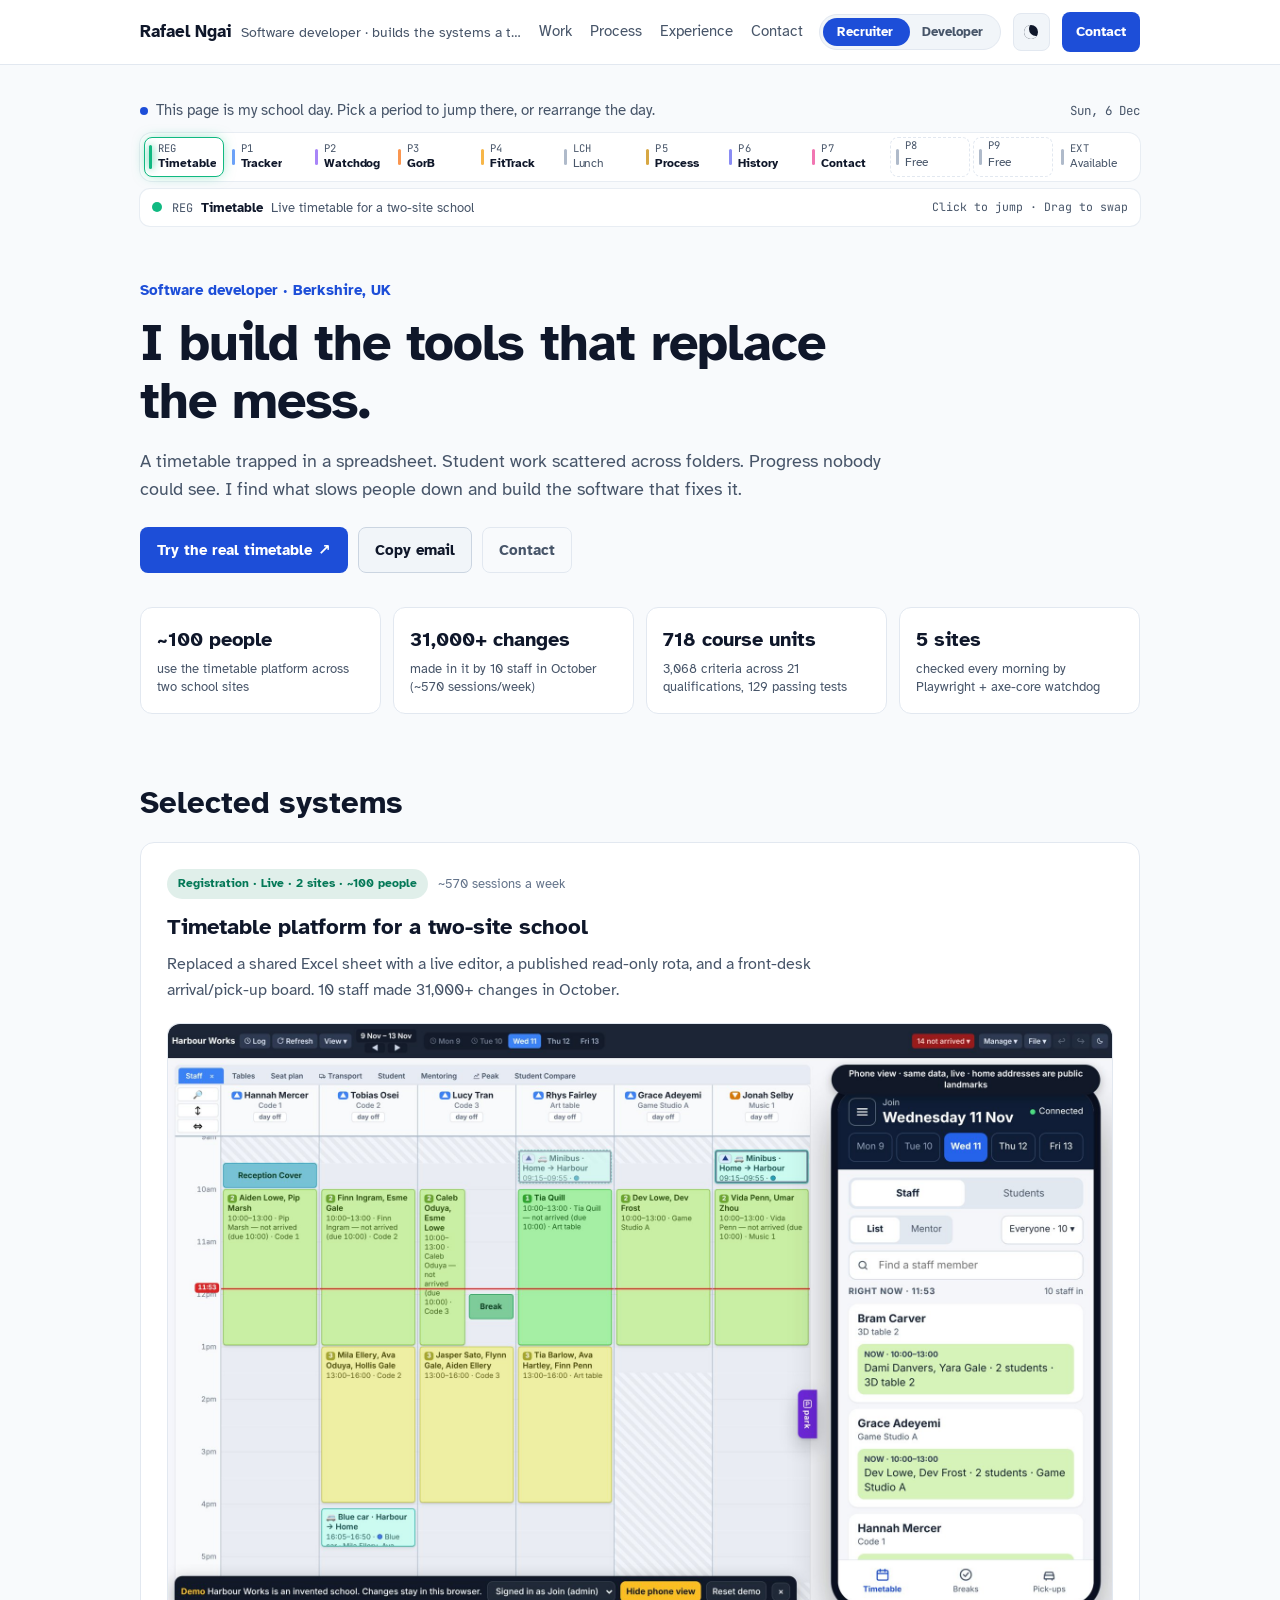
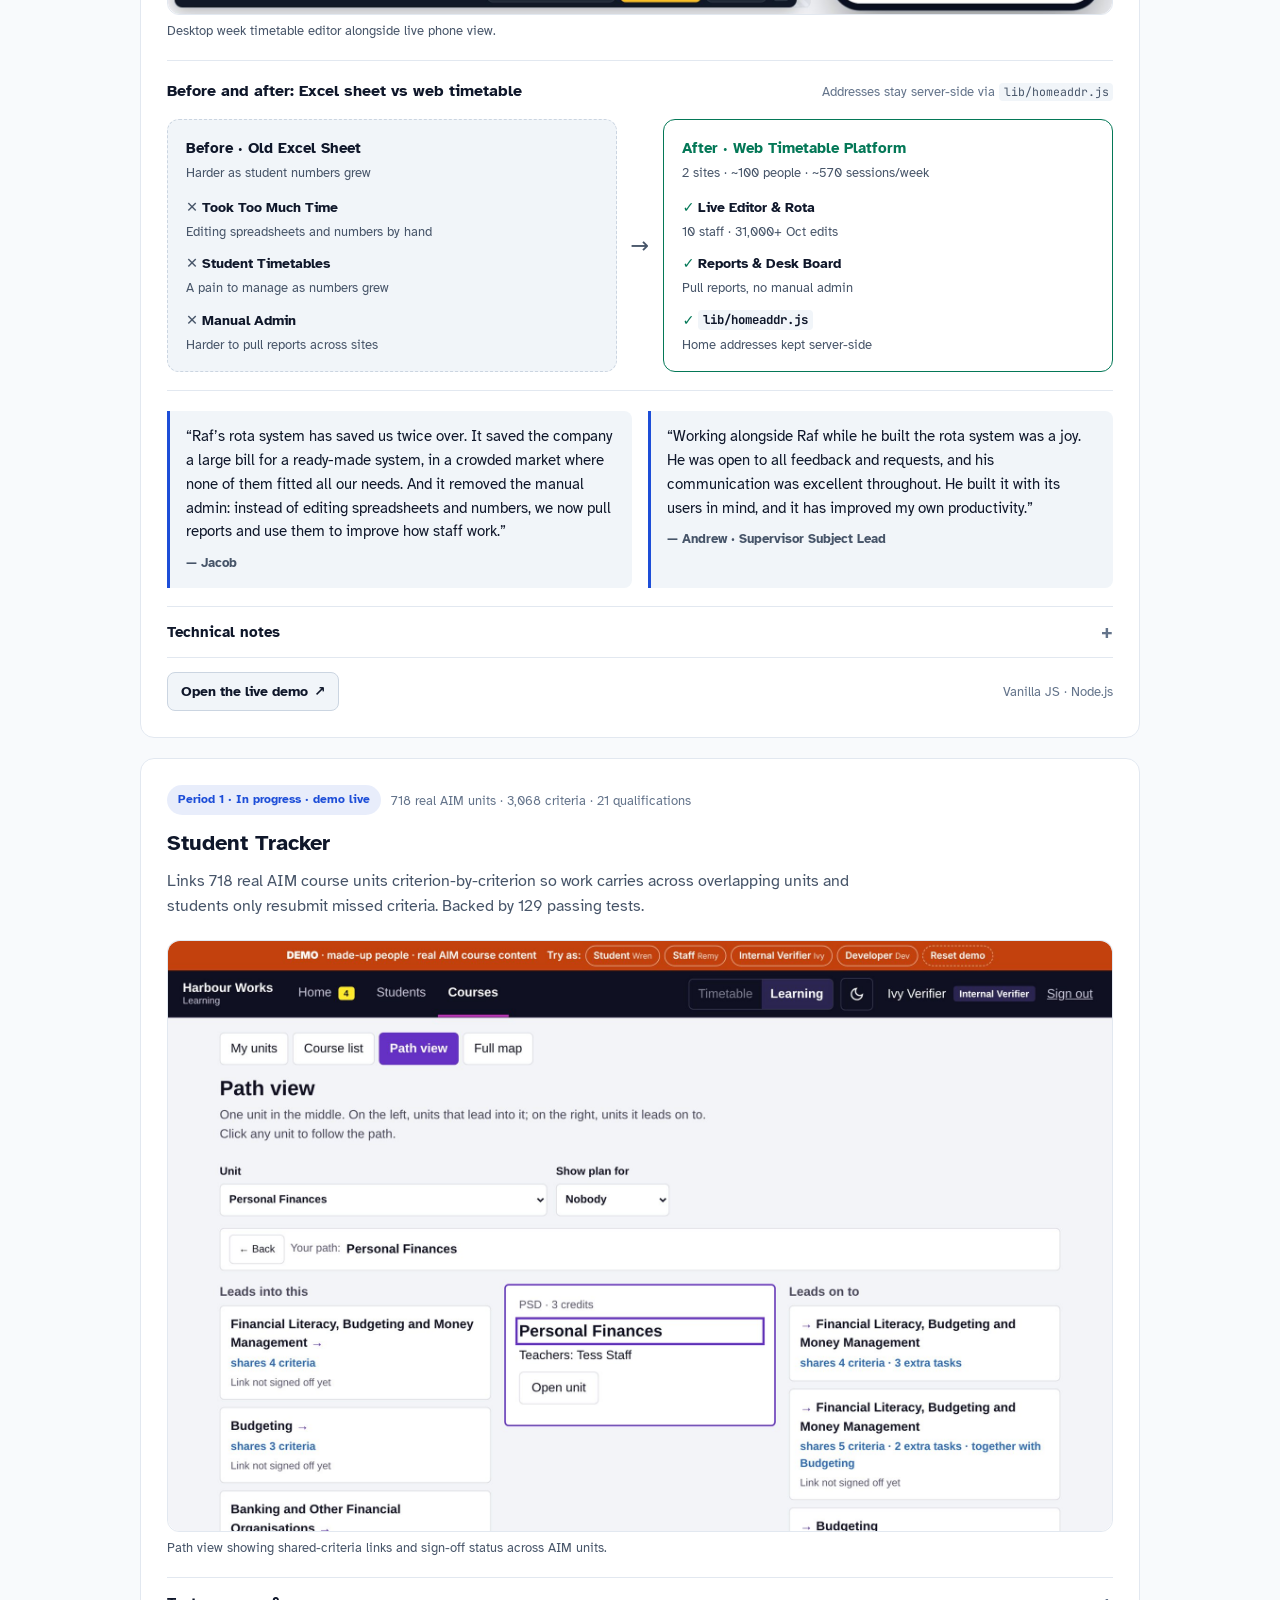
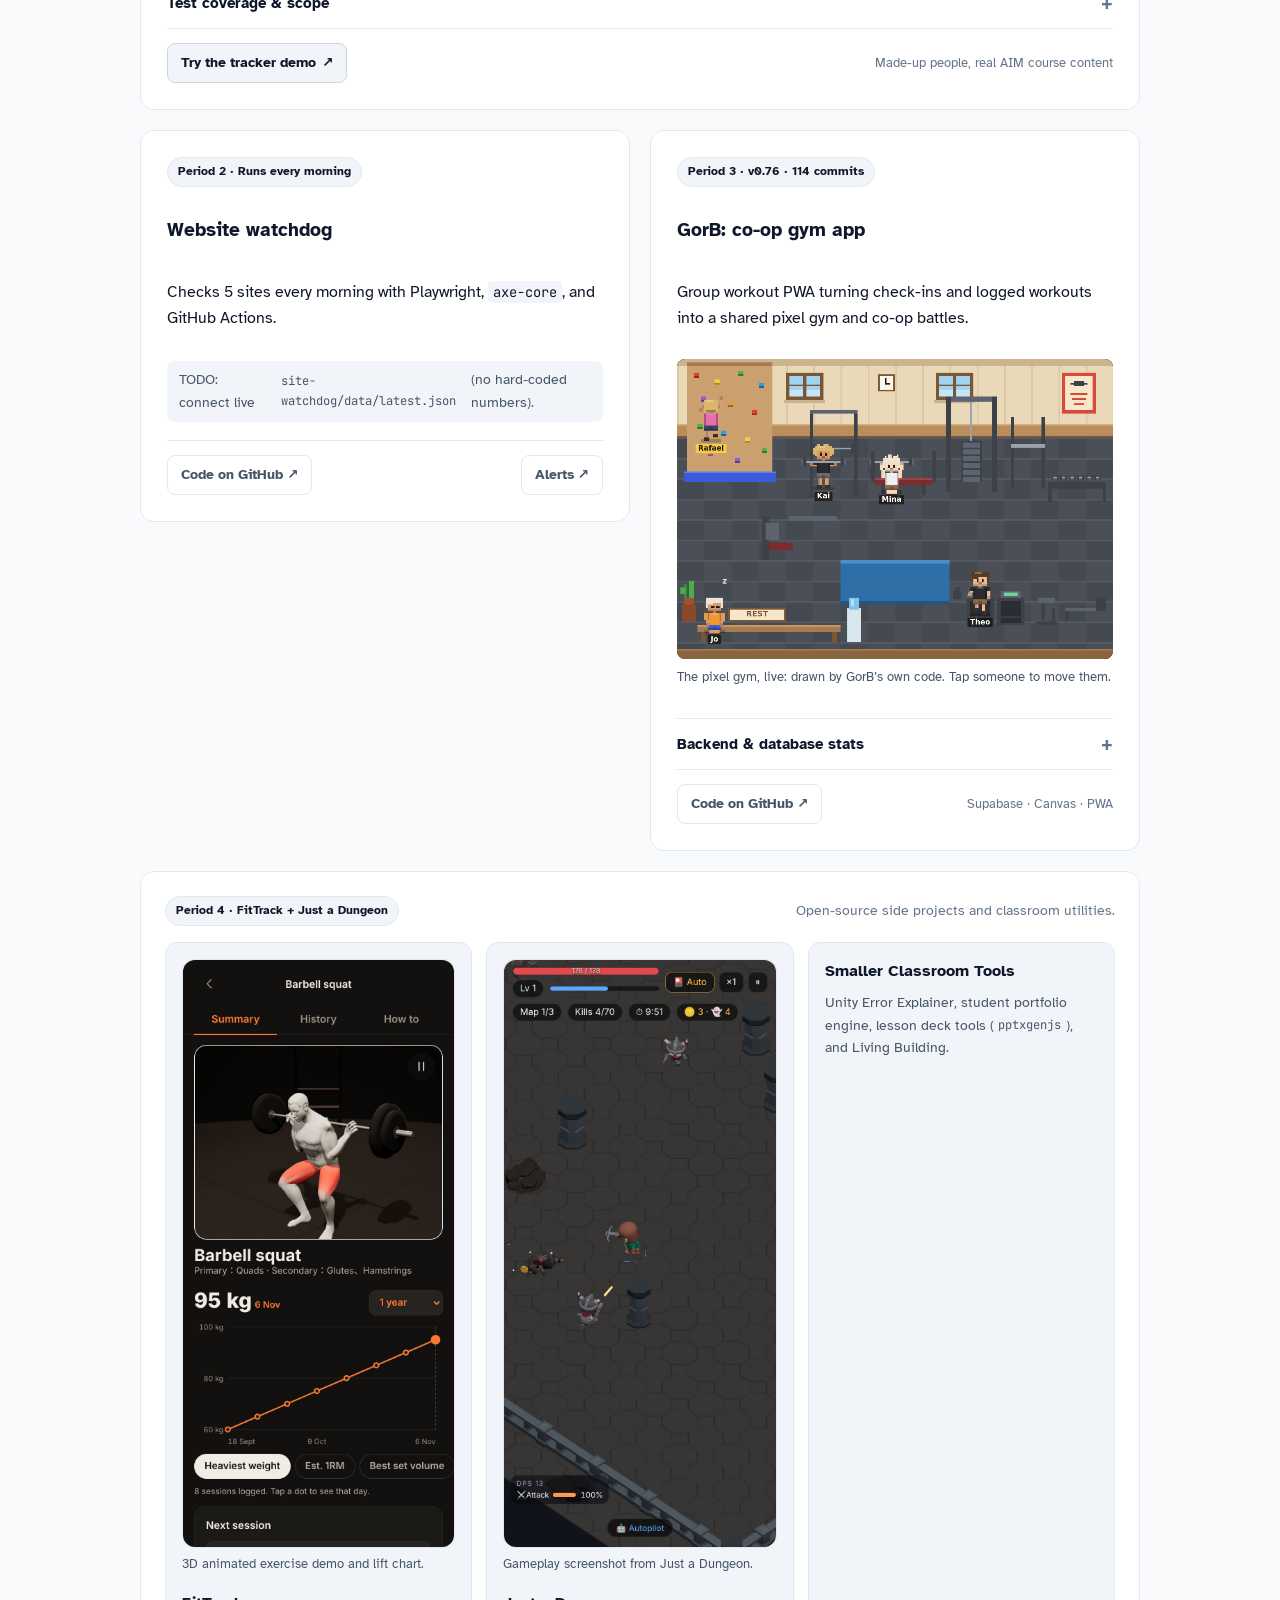
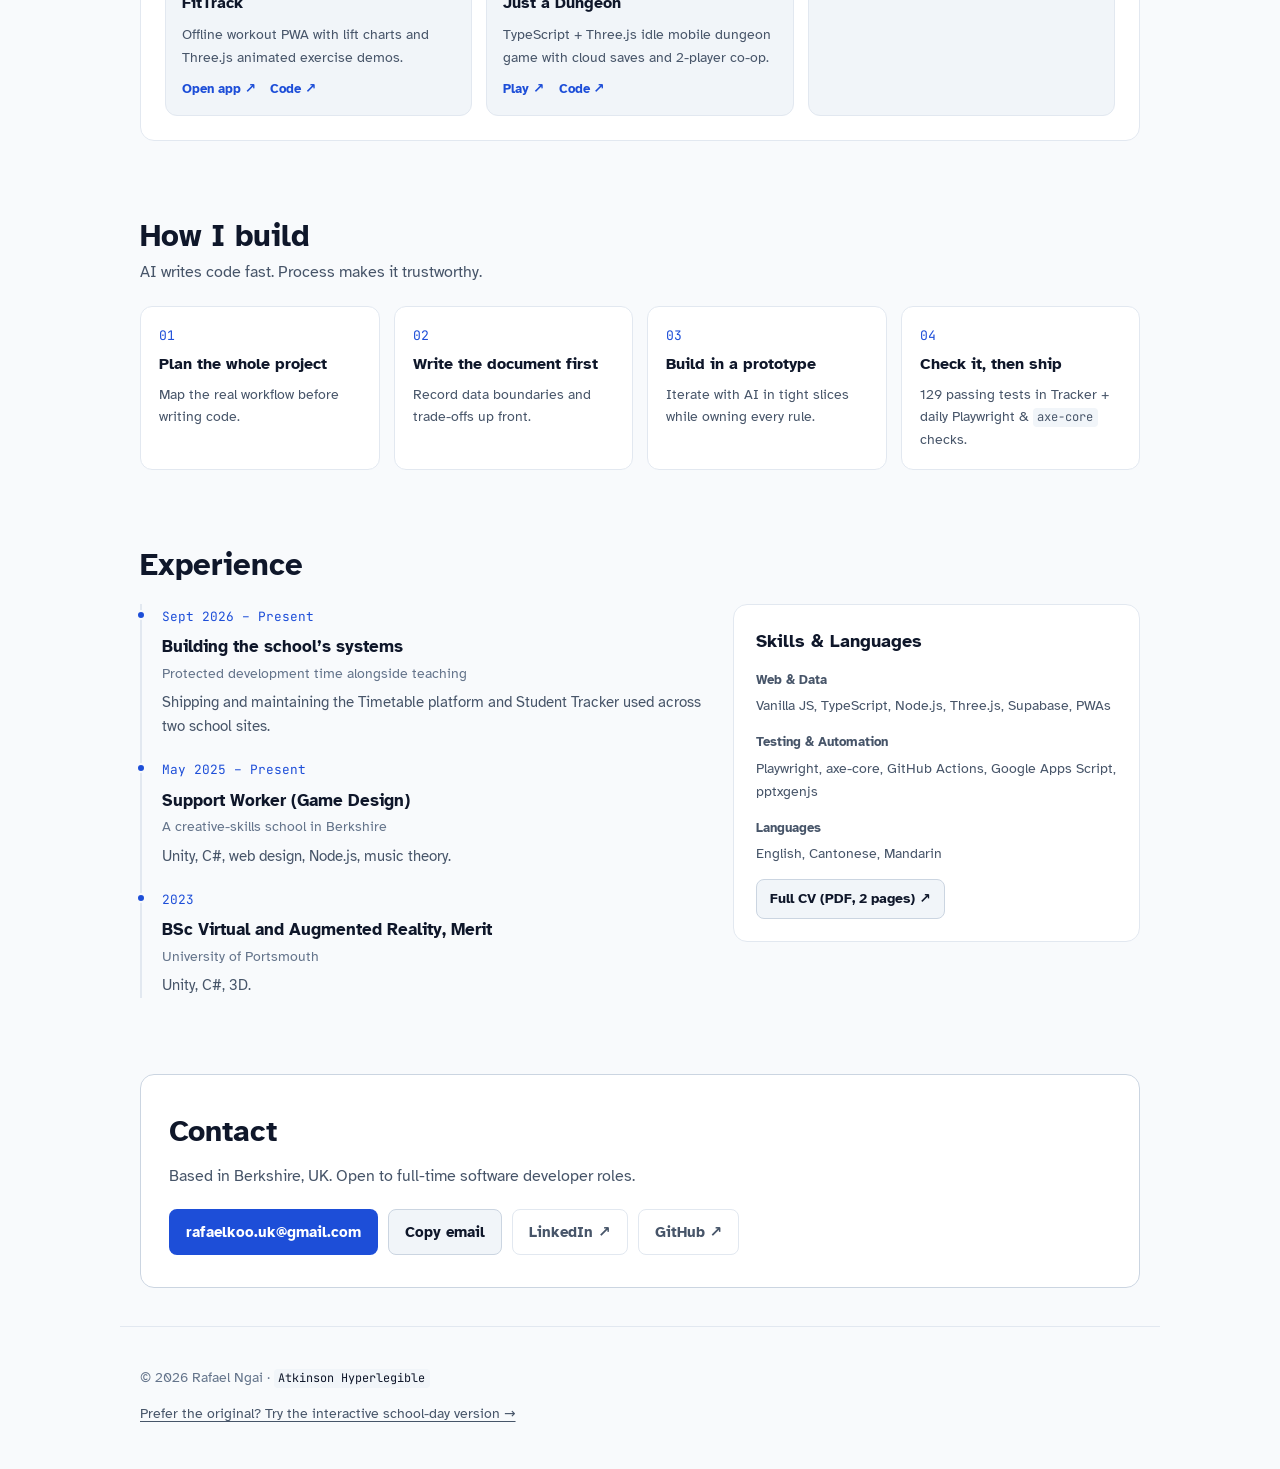
==== commit 90ee42e9: "Before/after: plain side-by-side (stacked on phones) instead of the drag slider, so every word is re" ====
--- a/index.html
+++ b/index.html
@@ -23,6 +23,7 @@
 <link rel="stylesheet" href="tt-widget.css">
 <style>.process-step h3{margin:0 0 6px;font-size:1rem}.timeline-item h3{margin:4px 0 2px;font-size:1.08rem}.skill-group h4{margin:0 0 4px;font-size:.84rem;color:var(--text-secondary)}.site-footer code{color:var(--text-primary)}.meta-muted code,.pane-head span,.mini-card figcaption,.media-slot figcaption{color:var(--text-secondary)}.pill-time{opacity:1!important;color:var(--text-secondary)}.day-pill.is-active .pill-time{color:inherit}</style>
 <style>::view-transition-old(root),::view-transition-new(root){animation:none;mix-blend-mode:normal}::view-transition-old(root){z-index:1}::view-transition-new(root){z-index:2}html.theme-fading,html.theme-fading *,html.theme-fading *::before{transition:background-color .4s ease,color .4s ease,border-color .4s ease,fill .4s ease!important}.two-col-grid{align-items:start}.classic-link{margin:8px 0 0}.classic-link a{color:var(--text-secondary);text-decoration:underline;text-underline-offset:3px}</style>
+<style>.ba{display:grid;grid-template-columns:1fr auto 1fr;gap:14px;align-items:stretch}.ba-col{border-radius:12px;padding:16px 18px;min-width:0}.ba-before{background:var(--bg-elevated);border:1px dashed var(--border-strong)}.ba-after{background:var(--bg-surface);border:1px solid var(--accent-emerald)}.ba-h{margin:0;font-size:.95rem}.ba-after .ba-h{color:var(--accent-emerald)}.ba-sub{margin:2px 0 12px;font-size:.84rem;color:var(--text-secondary)}.ba-list{list-style:none;margin:0;padding:0;display:grid;gap:10px}.ba-list li{display:grid;gap:2px}.ba-list b{font-size:.9rem}.ba-list span{font-size:.84rem;color:var(--text-secondary)}.ba-before .ba-list b::before{content:"\2715  ";color:var(--text-secondary)}.ba-after .ba-list b::before{content:"\2713  ";color:var(--accent-emerald)}.ba-arrow{align-self:center;font-size:1.4rem;color:var(--text-secondary)}@media (max-width:720px){.ba{grid-template-columns:1fr}.ba-arrow{justify-self:center;transform:rotate(90deg)}}</style>
 </head>
 <body>
   <a class="skip-link" href="#main">Skip to content</a>
@@ -192,39 +193,11 @@
         <!-- Flat Interactive Split-Compare (confirmed wording only) -->
         <div class="flat-viz" aria-label="Interactive before and after timetable comparison">
           <div class="flat-viz-head">
-            <h4>Drag to compare: Old Excel sheet vs Web timetable</h4>
-            <span class="meta-muted">Arrow keys or drag divider &middot; Addresses stay server-side via <code>lib/homeaddr.js</code></span>
-          </div>
-
-          <div class="split-stage" id="split-stage" style="--split: 50%">
-            <div class="split-pane split-pane--after" aria-label="After: Web timetable platform">
-              <div class="pane-head pane-head--after">
-                <strong>After &middot; Web Timetable Platform</strong>
-                <span>2 sites &middot; ~100 people &middot; ~570 sessions/week</span>
-              </div>
-              <div class="mock-grid">
-                <div class="mock-cell mock-cell--ok"><strong>Live Editor &amp; Rota</strong><span>10 staff &middot; 31,000+ Oct edits</span></div>
-                <div class="mock-cell mock-cell--ok"><strong>Reports &amp; Desk Board</strong><span>Pull reports, no manual admin</span></div>
-                <div class="mock-cell mock-cell--ok"><strong><code>lib/homeaddr.js</code></strong><span>Home addresses kept server-side</span></div>
-              </div>
-            </div>
-
-            <div class="split-pane split-pane--before" aria-label="Before: Old Excel spreadsheet">
-              <div class="pane-head pane-head--before">
-                <strong>Before &middot; Old Excel Sheet</strong>
-                <span>Harder as student numbers grew</span>
-              </div>
-              <div class="mock-grid">
-                <div class="mock-cell mock-cell--warn"><strong>Took Too Much Time</strong><span>Editing spreadsheets and numbers by hand</span></div>
-                <div class="mock-cell mock-cell--warn"><strong>Student Timetables</strong><span>A pain to manage as numbers grew</span></div>
-                <div class="mock-cell mock-cell--warn"><strong>Manual Admin</strong><span>Harder to pull reports across sites</span></div>
-              </div>
-            </div>
-
-            <button type="button" class="split-handle" id="split-handle" role="slider" aria-label="Compare before and after" aria-valuemin="8" aria-valuemax="92" aria-valuenow="50">
-              <span class="split-grip" aria-hidden="true">&harr;</span>
-            </button>
-          </div>
+            <h4>Before and after: Excel sheet vs web timetable</h4>
+            <span class="meta-muted">Addresses stay server-side via <code>lib/homeaddr.js</code></span>
+          </div>
+
+          <div class="ba"><div class="ba-col ba-before"><h5 class="ba-h">Before &middot; Old Excel Sheet</h5><p class="ba-sub">Harder as student numbers grew</p><ul class="ba-list"><li><b>Took Too Much Time</b><span>Editing spreadsheets and numbers by hand</span></li><li><b>Student Timetables</b><span>A pain to manage as numbers grew</span></li><li><b>Manual Admin</b><span>Harder to pull reports across sites</span></li></ul></div><span class="ba-arrow" aria-hidden="true">&rarr;</span><div class="ba-col ba-after"><h5 class="ba-h">After &middot; Web Timetable Platform</h5><p class="ba-sub">2 sites &middot; ~100 people &middot; ~570 sessions/week</p><ul class="ba-list"><li><b>Live Editor &amp; Rota</b><span>10 staff &middot; 31,000+ Oct edits</span></li><li><b>Reports &amp; Desk Board</b><span>Pull reports, no manual admin</span></li><li><b><code>lib/homeaddr.js</code></b><span>Home addresses kept server-side</span></li></ul></div></div>
         </div>
 
         <div class="testimonials-grid">
